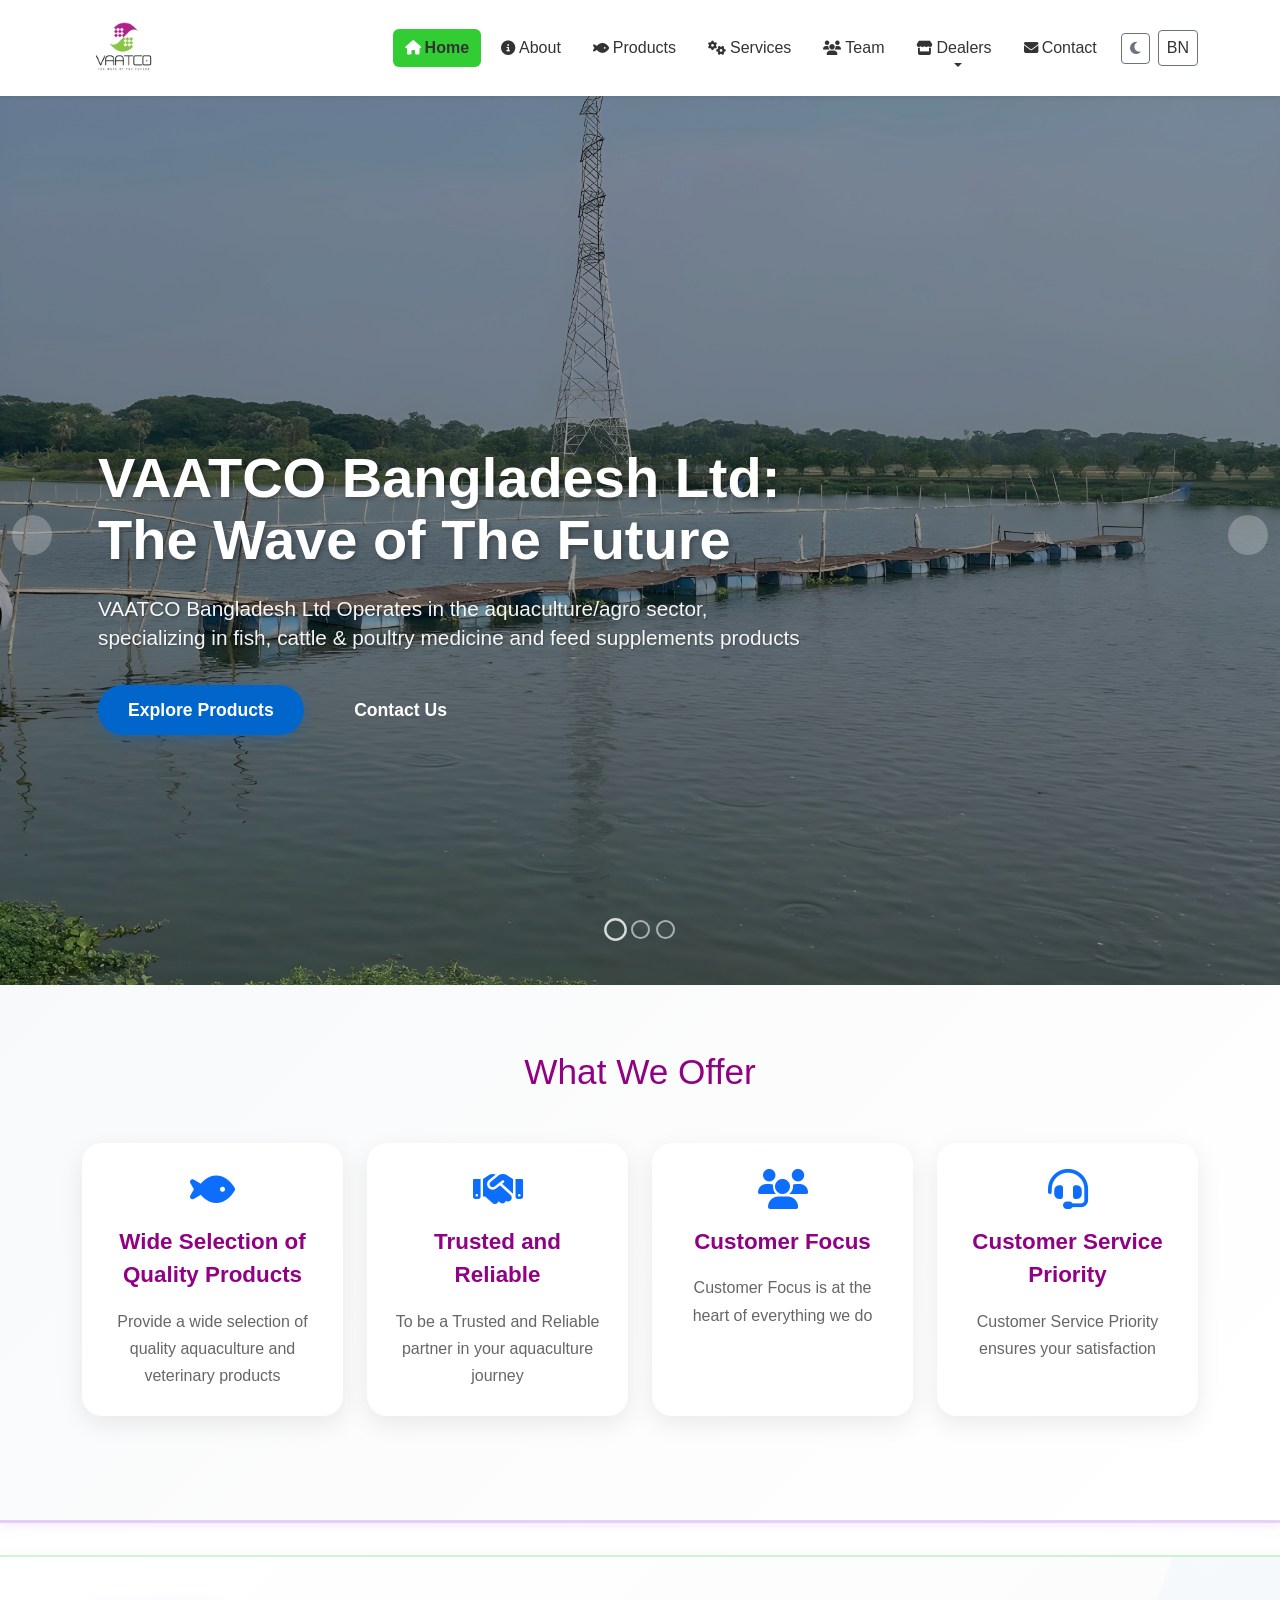
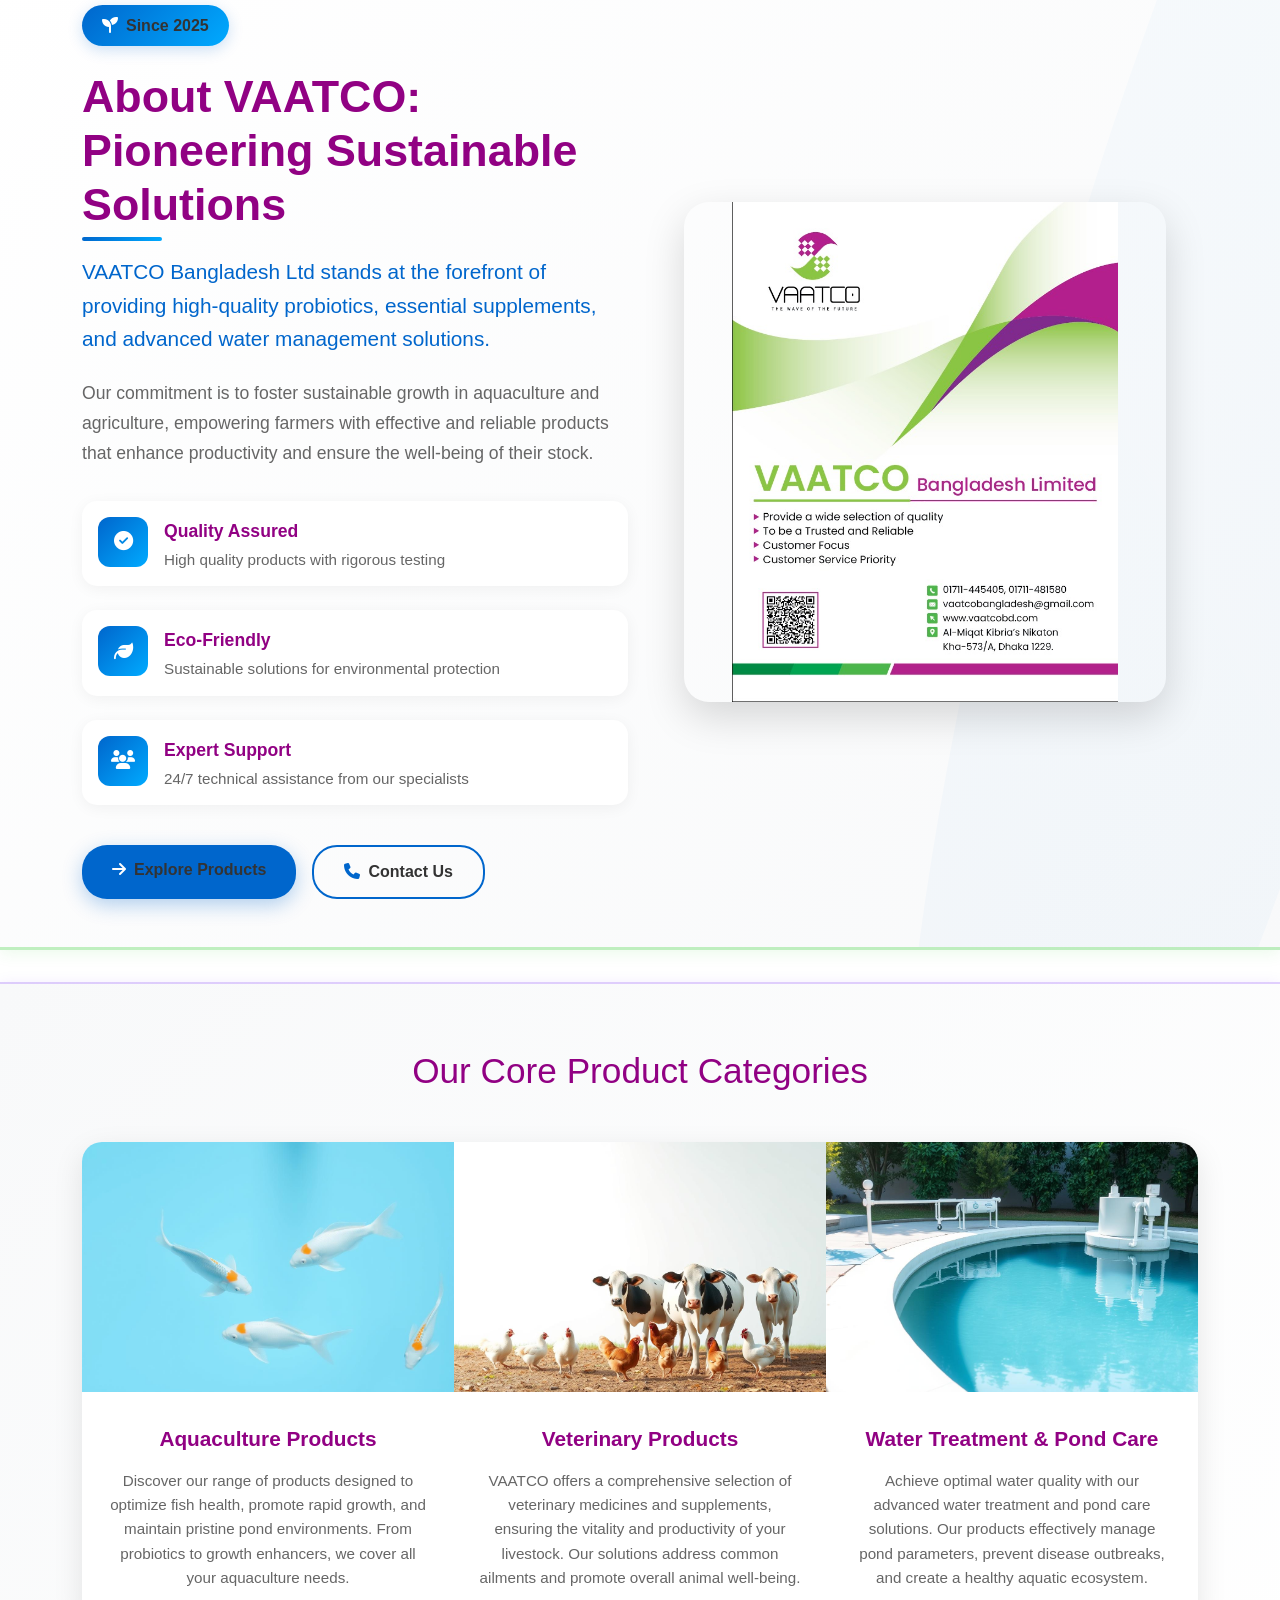
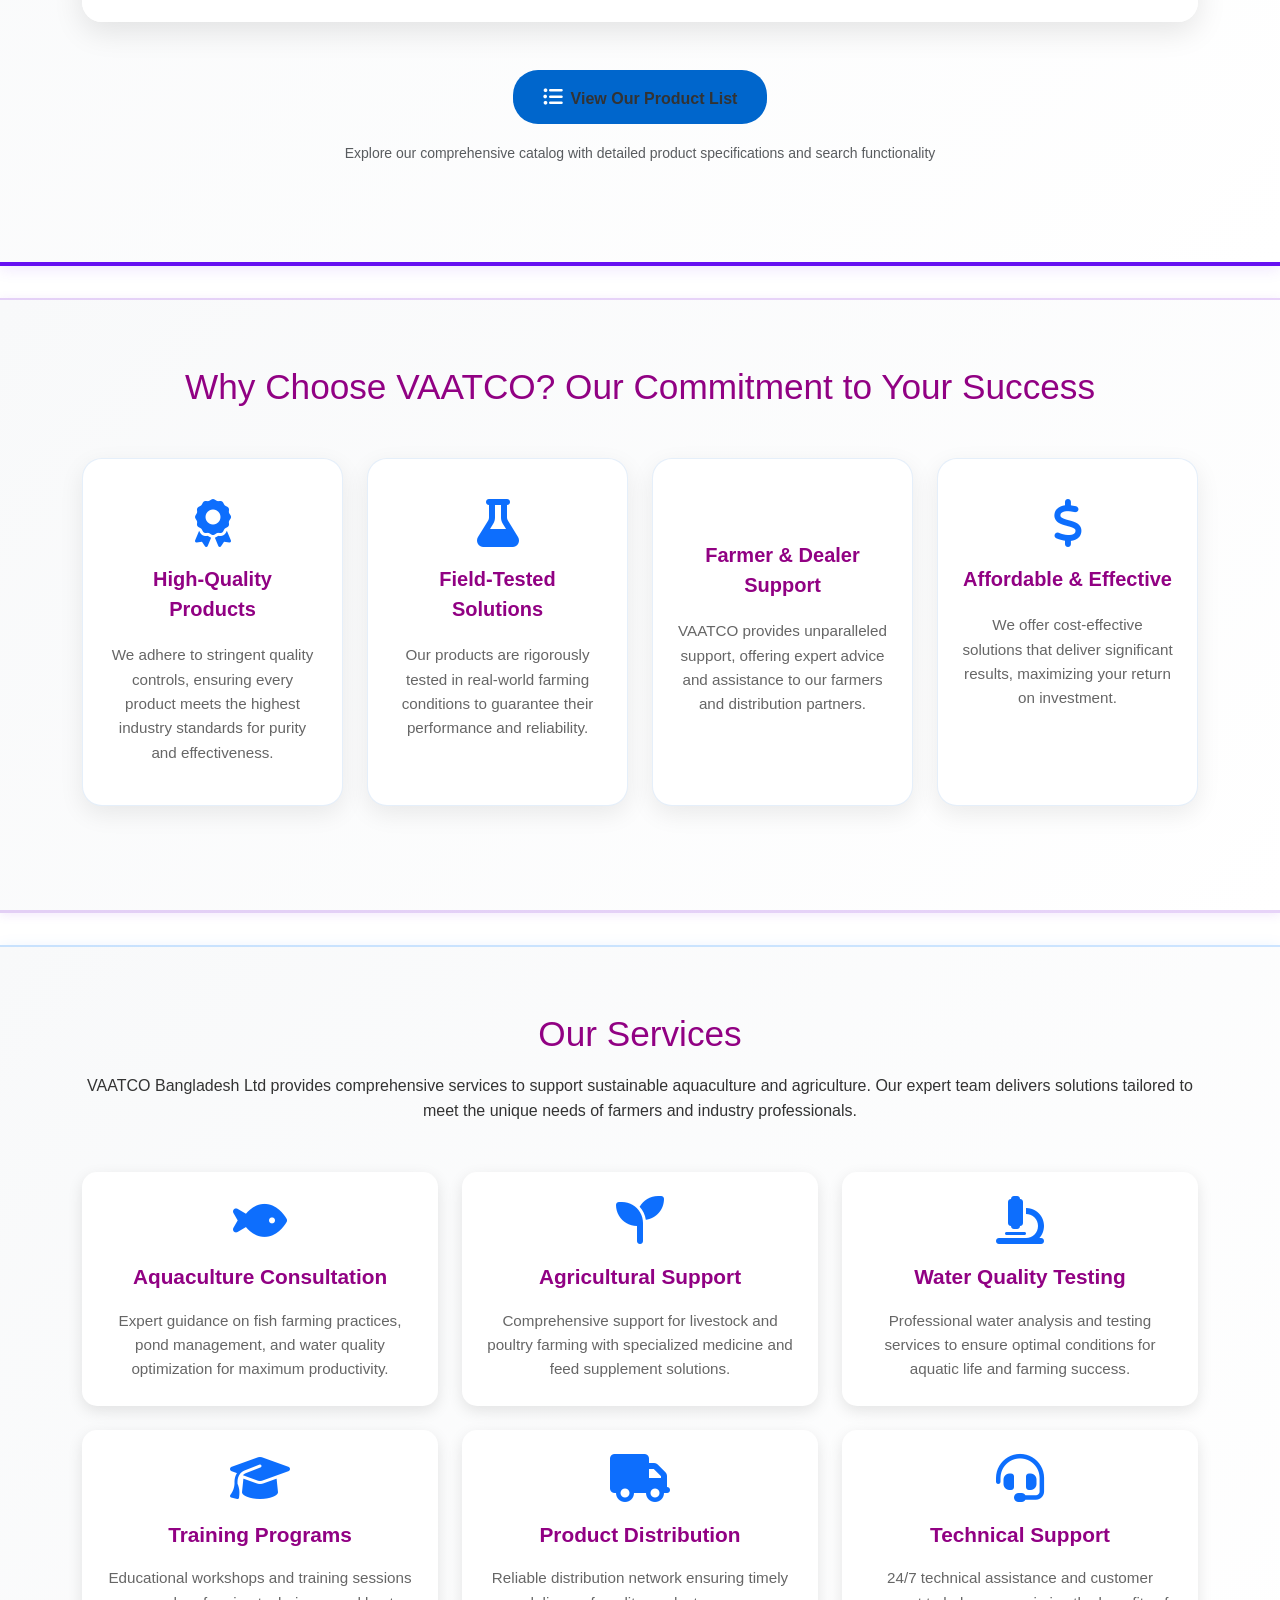
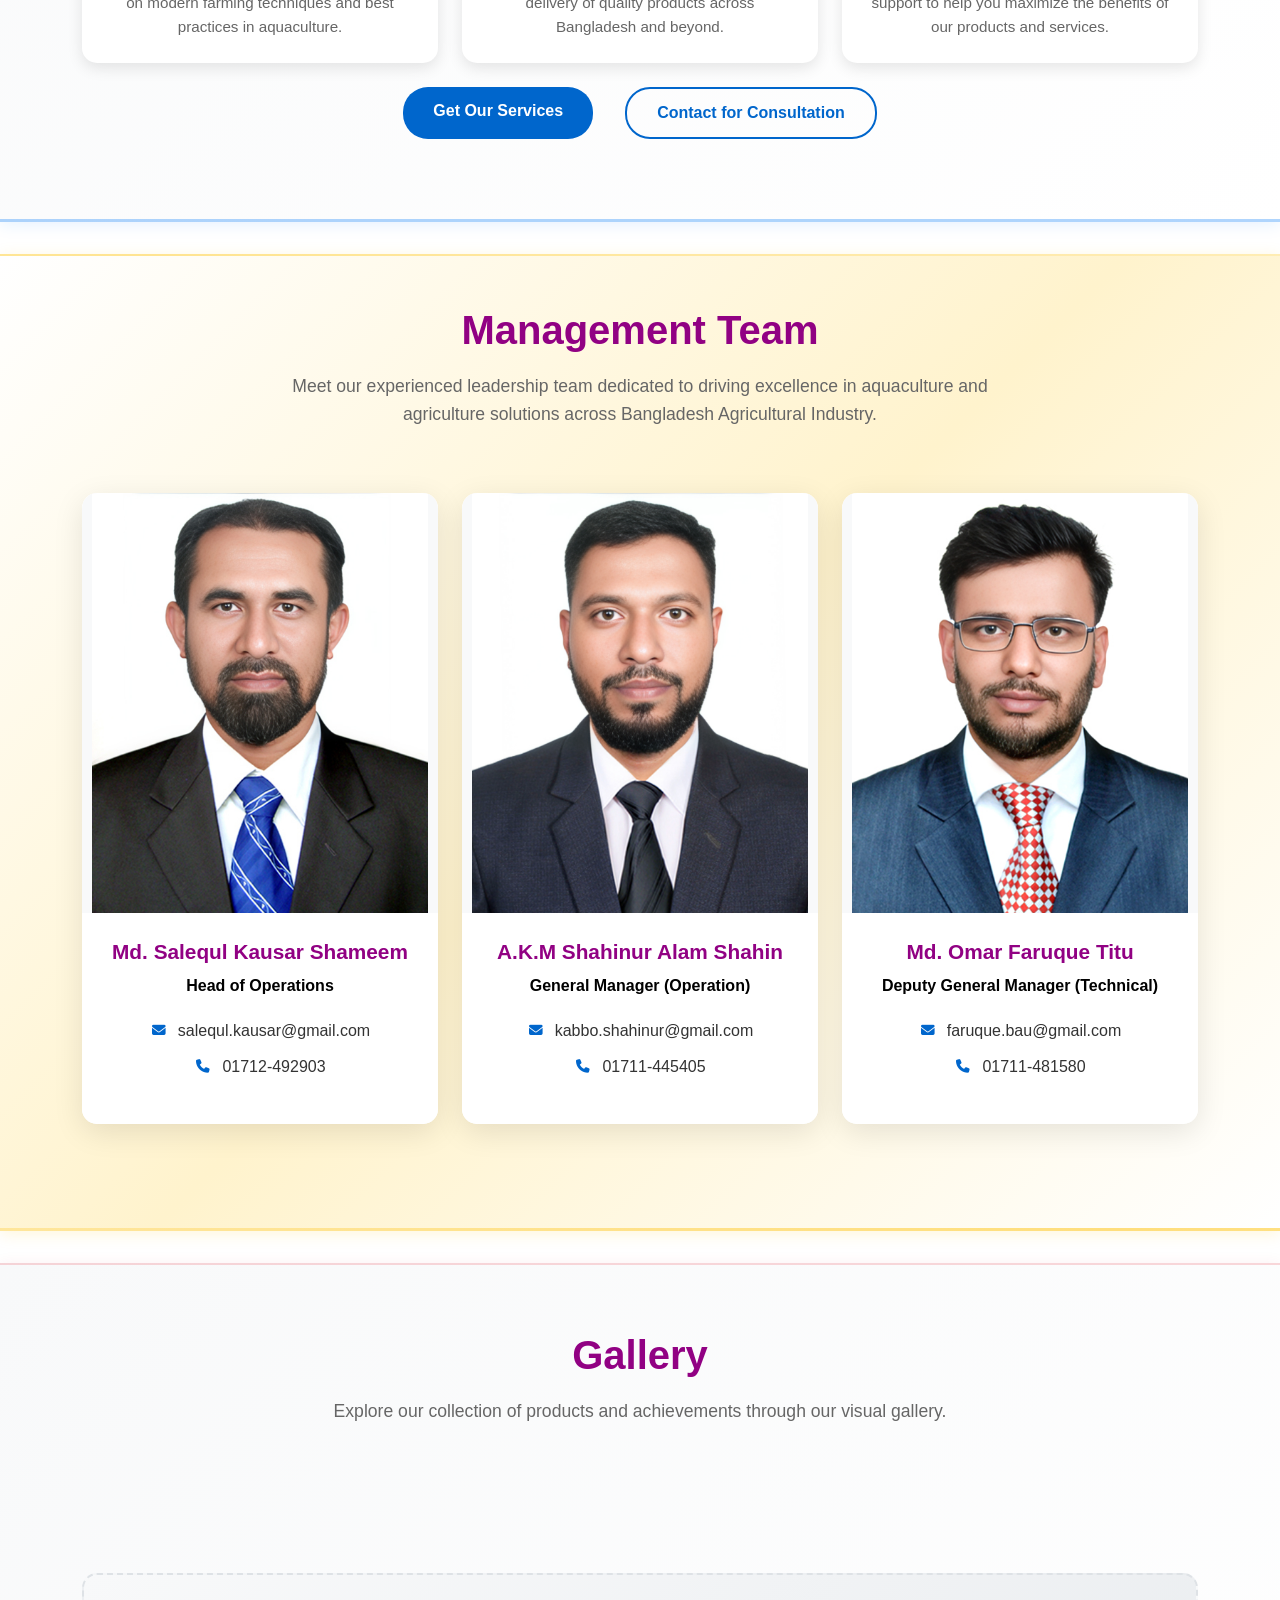
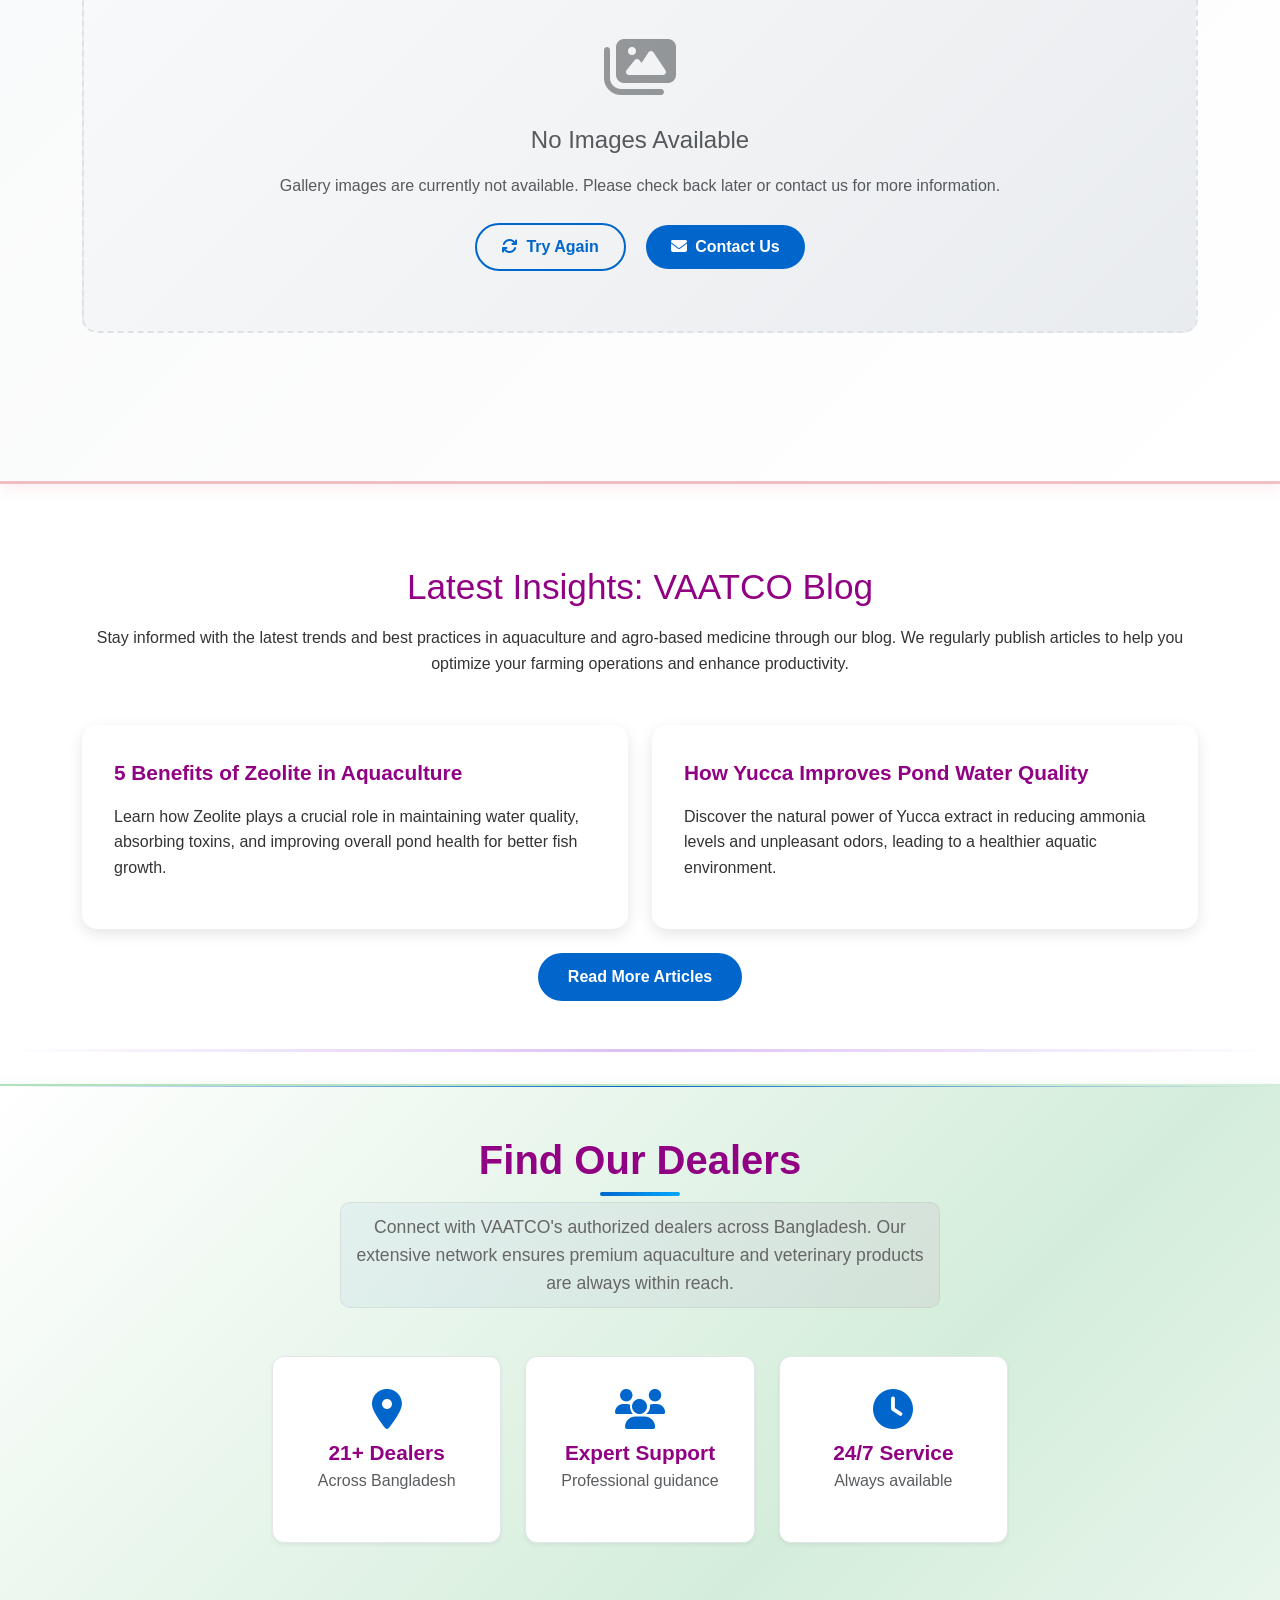
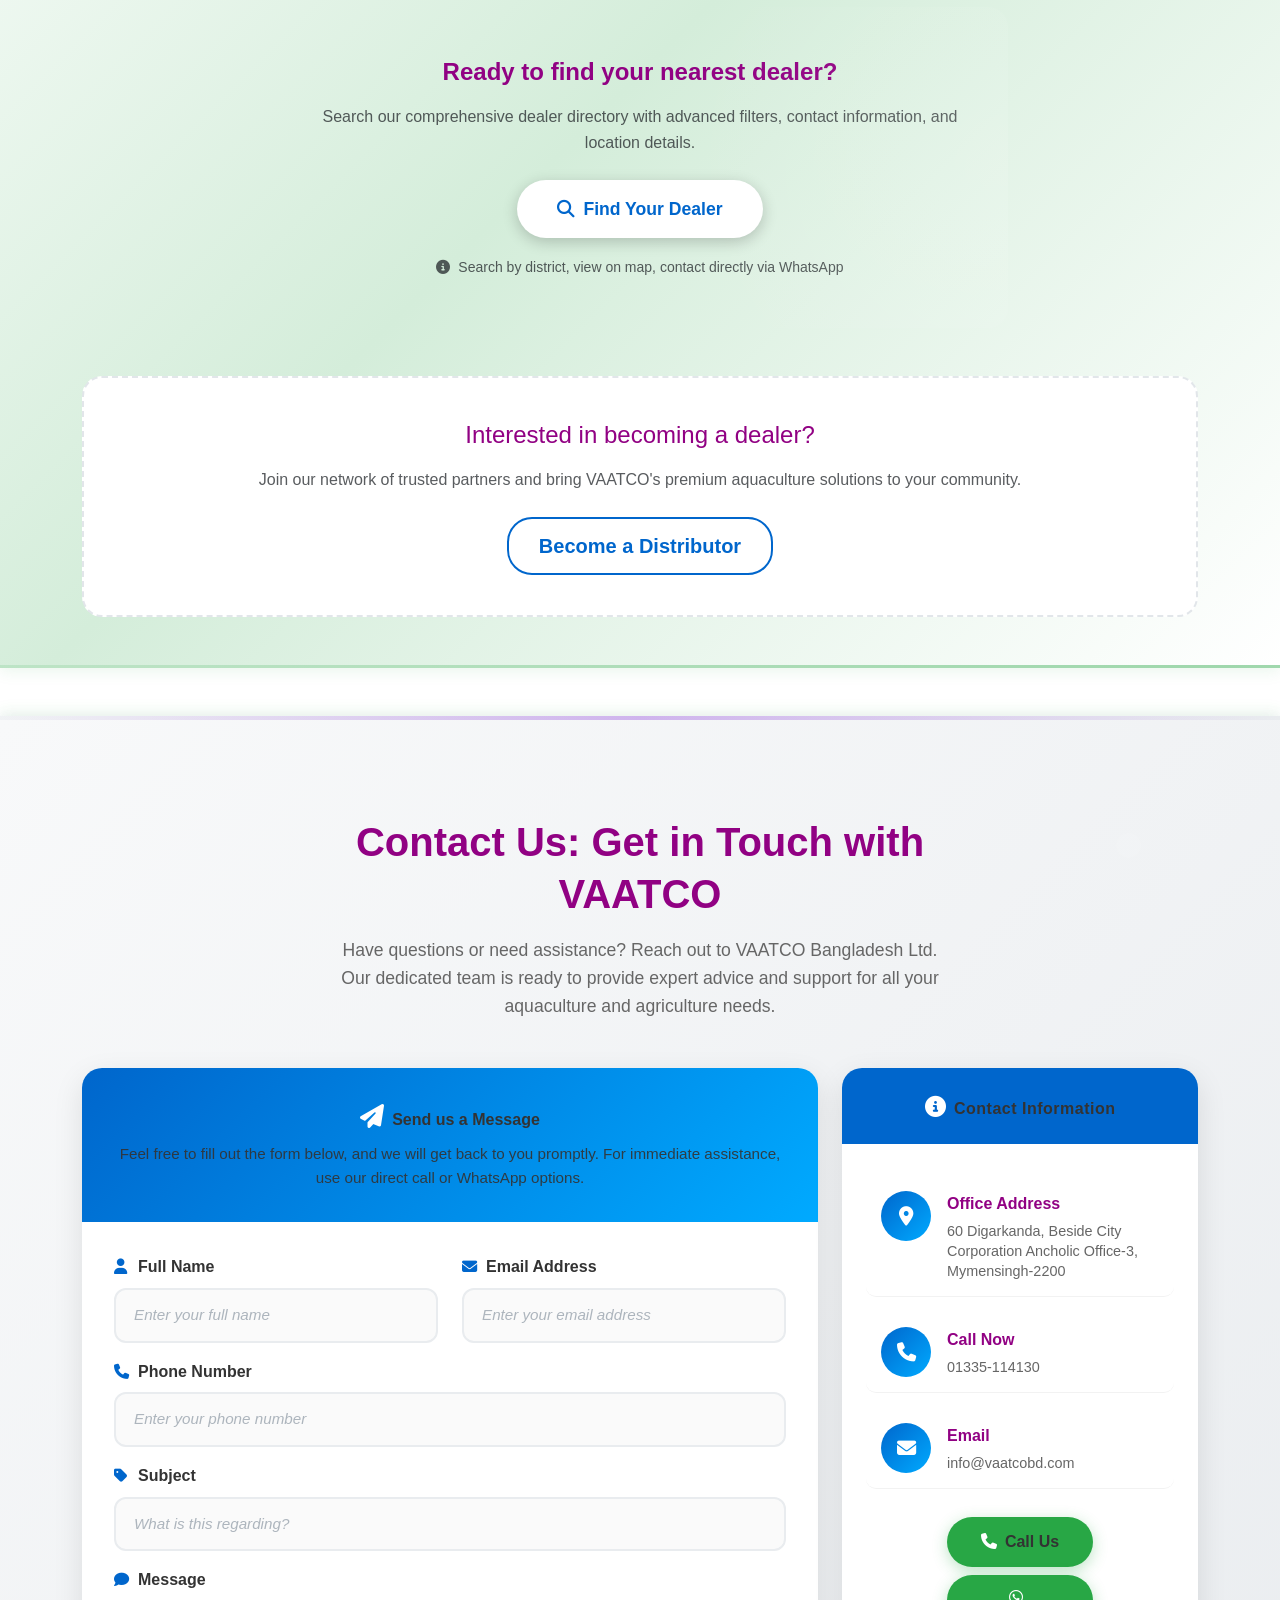
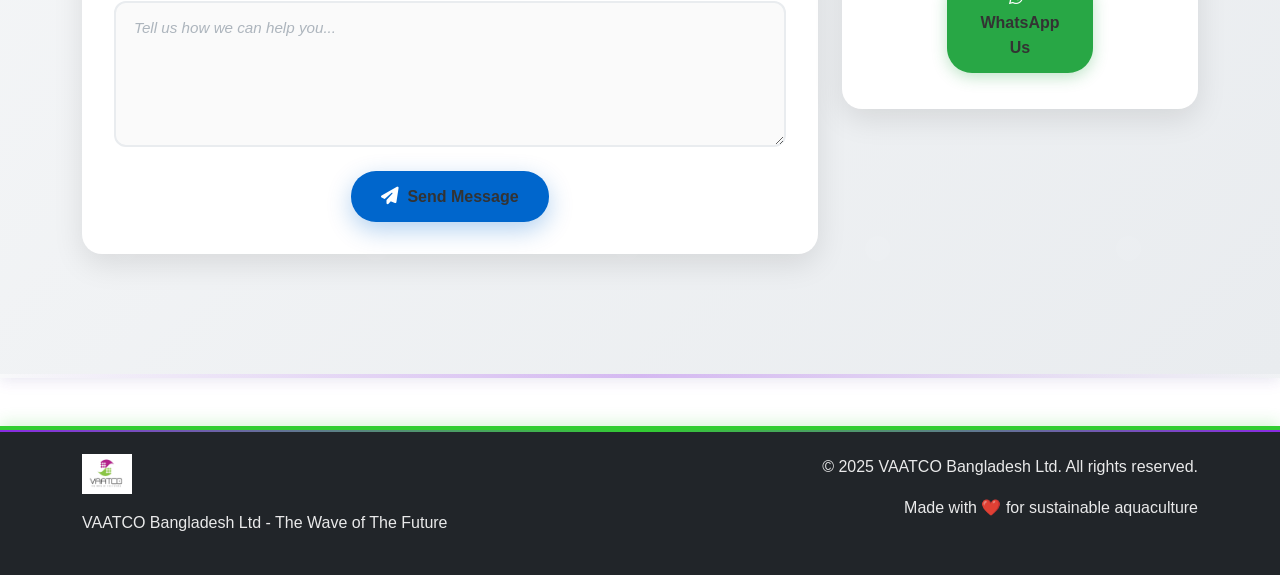
==== index.html @ 567f4c2c "feat(products): add product list page and API integration - Create product-api.js with ProductManage" ====
<!DOCTYPE html>
<html lang="en">
  <head>
    <meta charset="UTF-8" />
    <meta name="viewport" content="width=device-width, initial-scale=1.0" />
    <title>VAATCO Bangladesh Ltd: The Wave of The Future</title>

    <!-- Favicon -->
    <link rel="icon" type="image/jpeg" href="vaatco_logo.jpeg" />
    <link rel="shortcut icon" type="image/jpeg" href="vaatco_logo.jpeg" />
    <link rel="apple-touch-icon" href="vaatco_logo.jpeg" />

    <!-- Bootstrap CSS -->
    <link
      href="https://cdn.jsdelivr.net/npm/bootstrap@5.3.0/dist/css/bootstrap.min.css"
      rel="stylesheet"
    />
    <!-- Font Awesome for Icons -->
    <link
      rel="stylesheet"
      href="https://cdnjs.cloudflare.com/ajax/libs/font-awesome/6.4.0/css/all.min.css"
    />
    <!-- Custom CSS -->
    <link rel="stylesheet" href="style.css" />
  </head>
  <body>
    <!-- Navigation -->
    <nav class="navbar navbar-expand-lg navbar-light shadow-sm fixed-top">
      <div class="container">
        <a class="navbar-brand" href="#home">
          <img src="vaatco_logo.jpeg" alt="VAATCO Logo" height="45" />
        </a>
        <button
          id="themeToggle"
          class="btn btn-outline-secondary btn-sm ms-2 order-lg-2"
          type="button"
          aria-label="Toggle theme"
          title="Toggle light/dark"
        >
          <i class="fas fa-moon"></i>
        </button>
        <button
          id="languageToggle"
          class="btn btn-outline-secondary btn-sm ms-2 order-lg-2"
          type="button"
          aria-label="Toggle language"
          title="Translate English/Bangla"
        >
          <span class="lang-label" data-lang-label>BN</span>
        </button>
        <button
          class="navbar-toggler"
          type="button"
          data-bs-toggle="collapse"
          data-bs-target="#navbarNav"
          aria-controls="navbarNav"
          aria-expanded="false"
          aria-label="Toggle navigation"
        >
          <span class="navbar-toggler-icon"></span>
        </button>
        <div class="collapse navbar-collapse" id="navbarNav">
          <ul class="navbar-nav ms-auto">
            <li class="nav-item">
              <a class="nav-link active" href="#home">
                <i class="fas fa-home me-1"></i
                ><span data-i18n="nav.home">Home</span>
              </a>
            </li>
            <li class="nav-item">
              <a class="nav-link" href="#about">
                <i class="fas fa-info-circle me-1"></i
                ><span data-i18n="nav.about">About</span>
              </a>
            </li>
            <li class="nav-item">
              <a class="nav-link" href="./product-list.html">
                <i class="fas fa-fish me-1"></i
                ><span data-i18n="nav.products">Products</span>
              </a>
            </li>
            <!-- <li class="nav-item dropdown">
              <a
                class="nav-link dropdown-toggle"
                href="#products"
                role="button"
                data-bs-toggle="dropdown"
                aria-expanded="false"
              >
                <i class="fas fa-fish me-1"></i
                ><span data-i18n="nav.products">Products</span>
              </a>
              <ul class="dropdown-menu">
                <li>
                  <a class="dropdown-item" href="#products">
                    <i class="fas fa-eye me-1"></i
                    ><span data-i18n="nav.productsOverview">Overview</span>
                  </a>
                </li>
                <li>
                  <a class="dropdown-item" href="product-list.html">
                    <i class="fas fa-list-ul me-1"></i
                    ><span data-i18n="nav.productList">Product List</span>
                  </a>
                </li>
              </ul>
            </li> -->
            <li class="nav-item">
              <a class="nav-link" href="#services">
                <i class="fas fa-cogs me-1"></i
                ><span data-i18n="nav.services">Services</span>
              </a>
            </li>
            <li class="nav-item">
              <a class="nav-link" href="#management">
                <i class="fas fa-users me-1"></i
                ><span data-i18n="nav.team">Team</span>
              </a>
            </li>
            <li class="nav-item dropdown">
              <a
                class="nav-link dropdown-toggle"
                href="#dealers"
                id="dealersDropdown"
                role="button"
                data-bs-toggle="dropdown"
                aria-expanded="false"
              >
                <i class="fas fa-store me-1"></i
                ><span data-i18n="nav.dealers">Dealers</span>
              </a>
              <ul class="dropdown-menu" aria-labelledby="dealersDropdown">
                <li>
                  <a class="dropdown-item" href="#dealers">
                    <i class="fas fa-eye me-1"></i>
                    <span data-i18n="nav.dealersOverview">Dealer Overview</span>
                  </a>
                </li>
                <li>
                  <a class="dropdown-item" href="dealers.html">
                    <i class="fas fa-list-ul me-1"></i>
                    <span data-i18n="nav.dealersList">Dealer List</span>
                  </a>
                </li>
              </ul>
            </li>
            <li class="nav-item">
              <a class="nav-link" href="#contact">
                <i class="fas fa-envelope me-1"></i
                ><span data-i18n="nav.contact">Contact</span>
              </a>
            </li>
          </ul>
        </div>
      </div>
    </nav>

    <!-- Hero Section -->
    <section id="home" class="hero-section">
      <!-- Hero Carousel -->
      <div
        id="heroCarousel"
        class="carousel slide carousel-fade"
        data-bs-ride="carousel"
        data-bs-interval="5000"
        data-bs-pause="hover"
      >
        <div class="carousel-indicators">
          <button
            type="button"
            data-bs-target="#heroCarousel"
            data-bs-slide-to="0"
            class="active"
            aria-current="true"
            aria-label="Slide 1"
          ></button>
          <button
            type="button"
            data-bs-target="#heroCarousel"
            data-bs-slide-to="1"
            aria-label="Slide 2"
          ></button>
          <button
            type="button"
            data-bs-target="#heroCarousel"
            data-bs-slide-to="2"
            aria-label="Slide 3"
          ></button>
        </div>

        <div class="carousel-inner">
          <!-- Slide 1 -->
          <div class="carousel-item active">
            <div
              class="hero-slide"
              style="background-image: url('slider.webp')"
            >
              <div class="hero-overlay">
                <div class="container">
                  <div class="row align-items-center min-vh-100">
                    <div class="col-lg-8 col-md-10 col-sm-12">
                      <h1 class="hero-title" data-i18n="hero.title1">
                        VAATCO Bangladesh Ltd: The Wave of The Future
                      </h1>
                      <p class="hero-subtitle" data-i18n="hero.subtitle1">
                        VAATCO Bangladesh Ltd Operates in the aquaculture/agro
                        sector, specializing in fish, cattle & poultry medicine
                        and feed supplements products
                      </p>
                      <div class="hero-buttons">
                        <a
                          href="#products"
                          class="btn btn-primary btn-lg me-md-3"
                          data-i18n="actions.exploreProducts"
                          >Explore Products</a
                        >
                        <a
                          href="#contact"
                          class="btn btn-outline-light btn-lg"
                          data-i18n="actions.contactUs"
                          >Contact Us</a
                        >
                      </div>
                    </div>
                  </div>
                </div>
              </div>
            </div>
          </div>

          <!-- Slide 2 -->
          <div class="carousel-item">
            <div class="hero-slide" style="background-image: url('f2.jpeg')">
              <div class="hero-overlay">
                <div class="container">
                  <div class="row align-items-center min-vh-100">
                    <div class="col-lg-8 col-md-10 col-sm-12">
                      <h1 class="hero-title" data-i18n="hero.title2">
                        Sustainable Aquaculture Solutions
                      </h1>
                      <p class="hero-subtitle" data-i18n="hero.subtitle2">
                        Empowering farmers with high-quality probiotics,
                        essential supplements, and advanced water management
                        solutions for sustainable growth
                      </p>
                      <div class="hero-buttons">
                        <a
                          href="#about"
                          class="btn btn-primary btn-lg me-md-3"
                          data-i18n="actions.learnMore"
                          >Learn More</a
                        >
                        <a
                          href="#dealers"
                          class="btn btn-outline-light btn-lg"
                          data-i18n="actions.findDealers"
                          >Find Dealers</a
                        >
                      </div>
                    </div>
                  </div>
                </div>
              </div>
            </div>
          </div>

          <!-- Slide 3 -->
          <div class="carousel-item">
            <div
              class="hero-slide"
              style="background-image: url('cute-fish-underwater.jpg')"
            >
              <div class="hero-overlay">
                <div class="container">
                  <div class="row align-items-center min-vh-100">
                    <div class="col-lg-8 col-md-10 col-sm-12">
                      <h1 class="hero-title" data-i18n="hero.title3">
                        Excellence in Fish Health & Water Quality
                      </h1>
                      <p class="hero-subtitle" data-i18n="hero.subtitle3">
                        Discover our comprehensive range of aquaculture products
                        designed to optimize fish health and maintain pristine
                        pond environments
                      </p>
                      <div class="hero-buttons">
                        <a
                          href="#products"
                          class="btn btn-primary btn-lg me-md-3"
                          data-i18n="actions.viewProducts"
                          >View Products</a
                        >
                        <a
                          href="#gallery"
                          class="btn btn-outline-light btn-lg"
                          data-i18n="actions.viewGallery"
                          >View Gallery</a
                        >
                      </div>
                    </div>
                  </div>
                </div>
              </div>
            </div>
          </div>
        </div>

        <!-- Carousel Controls -->
        <button
          class="carousel-control-prev"
          type="button"
          data-bs-target="#heroCarousel"
          data-bs-slide="prev"
          aria-label="Previous slide"
        >
          <span class="carousel-control-prev-icon" aria-hidden="true"></span>
          <span class="visually-hidden">Previous</span>
        </button>
        <button
          class="carousel-control-next"
          type="button"
          data-bs-target="#heroCarousel"
          data-bs-slide="next"
          aria-label="Next slide"
        >
          <span class="carousel-control-next-icon" aria-hidden="true"></span>
          <span class="visually-hidden">Next</span>
        </button>
      </div>
    </section>

    <!-- What We Offer Section -->
    <section class="py-5 bg-light">
      <div class="container">
        <h2 class="text-center mb-5" data-i18n="sections.offer">
          What We Offer
        </h2>
        <div class="row">
          <div class="col-md-3 col-sm-6 mb-4">
            <div class="offer-card text-center p-4">
              <i class="fas fa-fish fa-3x text-primary mb-3"></i>
              <h5 data-i18n="offer.wideSelection.title">
                Wide Selection of Quality Products
              </h5>
              <p data-i18n="offer.wideSelection.text">
                Provide a wide selection of quality aquaculture and veterinary
                products
              </p>
            </div>
          </div>
          <div class="col-md-3 col-sm-6 mb-4">
            <div class="offer-card text-center p-4">
              <i class="fas fa-handshake fa-3x text-primary mb-3"></i>
              <h5 data-i18n="offer.trusted.title">Trusted and Reliable</h5>
              <p data-i18n="offer.trusted.text">
                To be a Trusted and Reliable partner in your aquaculture journey
              </p>
            </div>
          </div>
          <div class="col-md-3 col-sm-6 mb-4">
            <div class="offer-card text-center p-4">
              <i class="fas fa-users fa-3x text-primary mb-3"></i>
              <h5 data-i18n="offer.focus.title">Customer Focus</h5>
              <p data-i18n="offer.focus.text">
                Customer Focus is at the heart of everything we do
              </p>
            </div>
          </div>
          <div class="col-md-3 col-sm-6 mb-4">
            <div class="offer-card text-center p-4">
              <i class="fas fa-headset fa-3x text-primary mb-3"></i>
              <h5 data-i18n="offer.service.title">Customer Service Priority</h5>
              <p data-i18n="offer.service.text">
                Customer Service Priority ensures your satisfaction
              </p>
            </div>
          </div>
        </div>
      </div>
    </section>

    <!-- About Section -->
    <section id="about" class="py-5 about-section">
      <div class="container">
        <div class="row align-items-center">
          <div class="col-lg-6 mb-4 mb-lg-0">
            <div class="about-content">
              <div class="about-badge">
                <i class="fas fa-seedling"></i>
                <span data-i18n="about.since">Since 2025</span>
              </div>
              <h2 class="about-title mb-4" data-i18n="about.title">
                About VAATCO: Pioneering Sustainable Solutions
              </h2>
              <p class="about-lead" data-i18n="about.lead">
                VAATCO Bangladesh Ltd stands at the forefront of providing
                high-quality probiotics, essential supplements, and advanced
                water management solutions.
              </p>
              <p class="about-description" data-i18n="about.description">
                Our commitment is to foster sustainable growth in aquaculture
                and agriculture, empowering farmers with effective and reliable
                products that enhance productivity and ensure the well-being of
                their stock.
              </p>

              <div class="about-features">
                <div class="about-feature">
                  <div class="feature-icon-small">
                    <i class="fas fa-check-circle"></i>
                  </div>
                  <div class="feature-text">
                    <strong data-i18n="about.features.quality.title"
                      >Quality Assured</strong
                    >
                    <p data-i18n="about.features.quality.text">
                      High quality products with rigorous testing
                    </p>
                  </div>
                </div>
                <div class="about-feature">
                  <div class="feature-icon-small">
                    <i class="fas fa-leaf"></i>
                  </div>
                  <div class="feature-text">
                    <strong data-i18n="about.features.eco.title"
                      >Eco-Friendly</strong
                    >
                    <p data-i18n="about.features.eco.text">
                      Sustainable solutions for environmental protection
                    </p>
                  </div>
                </div>
                <div class="about-feature">
                  <div class="feature-icon-small">
                    <i class="fas fa-users"></i>
                  </div>
                  <div class="feature-text">
                    <strong data-i18n="about.features.support.title"
                      >Expert Support</strong
                    >
                    <p data-i18n="about.features.support.text">
                      24/7 technical assistance from our specialists
                    </p>
                  </div>
                </div>
              </div>

              <div class="about-buttons">
                <a href="#products" class="btn btn-primary about-btn-primary"
                  ><i class="fas fa-arrow-right me-2"></i
                  ><span data-i18n="actions.exploreProducts"
                    >Explore Products</span
                  >
                </a>
                <a
                  href="#contact"
                  class="btn btn-outline-primary about-btn-outline"
                  ><i class="fas fa-phone me-2"></i
                  ><span data-i18n="actions.contactUs">Contact Us</span>
                </a>
              </div>
            </div>
          </div>
          <div class="col-lg-6">
            <div class="about-image-container">
              <div class="about-image-wrapper">
                <img
                  src="vaatco_info.jpeg"
                  alt="VAATCO Info"
                  class="about-image"
                />
                <div class="about-image-overlay">
                  <div class="about-stats">
                    <div class="stat-item">
                      <div class="stat-number">500+</div>
                      <div class="stat-label">Happy Farmers</div>
                    </div>
                    <div class="stat-item">
                      <div class="stat-number">30+</div>
                      <div class="stat-label">Products</div>
                    </div>
                    <div class="stat-item">
                      <div class="stat-number">15+</div>
                      <div class="stat-label">Years Experience</div>
                    </div>
                  </div>
                </div>
              </div>
              <div class="about-decoration">
                <div class="decoration-circle decoration-1"></div>
                <div class="decoration-circle decoration-2"></div>
                <div class="decoration-dots"></div>
              </div>
            </div>
          </div>
        </div>
      </div>
    </section>

    <!-- Products Section -->
    <section id="products" class="py-5 bg-light">
      <div class="container">
        <h2 class="text-center mb-5" data-i18n="products.sectionTitle">
          Our Core Product Categories
        </h2>

        <!-- Single unified card containing all three products -->
        <div class="row justify-content-center">
          <div class="col-12">
            <div class="products-container">
              <div class="row g-0">
                <div class="col-lg-4">
                  <div class="product-item">
                    <div class="product-image">
                      <img
                        src="f3.jpg"
                        alt="Aquaculture Products"
                        class="img-fluid"
                      />
                      <div class="product-overlay">
                        <i class="fas fa-fish fa-4x text-white"></i>
                      </div>
                    </div>
                    <div class="product-content">
                      <h4 data-i18n="products.cat1.title">
                        Aquaculture Products
                      </h4>
                      <p data-i18n="products.cat1.text">
                        Discover our range of products designed to optimize fish
                        health, promote rapid growth, and maintain pristine pond
                        environments. From probiotics to growth enhancers, we
                        cover all your aquaculture needs.
                      </p>
                    </div>
                  </div>
                </div>
                <div class="col-lg-4">
                  <div class="product-item">
                    <div class="product-image">
                      <img
                        src="f4.jpg"
                        alt="Veterinary Products"
                        class="img-fluid"
                      />
                      <div class="product-overlay">
                        <i class="fas fa-syringe fa-4x text-white"></i>
                      </div>
                    </div>
                    <div class="product-content">
                      <h4 data-i18n="products.cat2.title">
                        Veterinary Products
                      </h4>
                      <p data-i18n="products.cat2.text">
                        VAATCO offers a comprehensive selection of veterinary
                        medicines and supplements, ensuring the vitality and
                        productivity of your livestock. Our solutions address
                        common ailments and promote overall animal well-being.
                      </p>
                    </div>
                  </div>
                </div>
                <div class="col-lg-4">
                  <div class="product-item">
                    <div class="product-image">
                      <img
                        src="f5.jpg"
                        alt="Water Treatment & Pond Care"
                        class="img-fluid"
                      />
                      <div class="product-overlay">
                        <i class="fas fa-tint fa-4x text-white"></i>
                      </div>
                    </div>
                    <div class="product-content">
                      <h4 data-i18n="products.cat3.title">
                        Water Treatment & Pond Care
                      </h4>
                      <p data-i18n="products.cat3.text">
                        Achieve optimal water quality with our advanced water
                        treatment and pond care solutions. Our products
                        effectively manage pond parameters, prevent disease
                        outbreaks, and create a healthy aquatic ecosystem.
                      </p>
                    </div>
                  </div>
                </div>
              </div>
            </div>
          </div>
        </div>

        <!-- Complete Product List Button -->
        <div class="text-center mt-5">
          <a
            href="product-list.html"
            class="btn btn-primary btn-lg btn-product-list"
            data-action="product-list"
            ><i class="fas fa-list-ul me-2"></i
            ><span data-i18n="products.viewListBtn">View Our Product List</span>
          </a>
          <p class="mt-3 text-muted">
            <small data-i18n="products.viewListNote"
              >Explore our comprehensive catalog with detailed product
              specifications and search functionality</small
            >
          </p>
        </div>
      </div>
    </section>

    <!-- Why Choose VAATCO Section -->
    <section class="py-5 bg-light why-choose-section">
      <div class="container">
        <h2 class="text-center mb-5" data-i18n="why.title">
          Why Choose VAATCO? Our Commitment to Your Success
        </h2>
        <div class="row">
          <div class="col-lg-3 col-md-6 mb-4">
            <div class="feature-card text-center">
              <div class="feature-icon mb-3">
                <i class="fas fa-award fa-3x text-primary"></i>
              </div>
              <h5 data-i18n="why.card1.title">High-Quality Products</h5>
              <p data-i18n="why.card1.text">
                We adhere to stringent quality controls, ensuring every product
                meets the highest industry standards for purity and
                effectiveness.
              </p>
            </div>
          </div>
          <div class="col-lg-3 col-md-6 mb-4">
            <div class="feature-card text-center">
              <div class="feature-icon mb-3">
                <i class="fas fa-flask fa-3x text-primary"></i>
              </div>
              <h5 data-i18n="why.card2.title">Field-Tested Solutions</h5>
              <p data-i18n="why.card2.text">
                Our products are rigorously tested in real-world farming
                conditions to guarantee their performance and reliability.
              </p>
            </div>
          </div>
          <div class="col-lg-3 col-md-6 mb-4">
            <div class="feature-card text-center">
              <div class="feature-icon mb-3">
                <i class="fas fa-support fa-3x text-primary"></i>
              </div>
              <h5 data-i18n="why.card3.title">Farmer & Dealer Support</h5>
              <p data-i18n="why.card3.text">
                VAATCO provides unparalleled support, offering expert advice and
                assistance to our farmers and distribution partners.
              </p>
            </div>
          </div>
          <div class="col-lg-3 col-md-6 mb-4">
            <div class="feature-card text-center">
              <div class="feature-icon mb-3">
                <i class="fas fa-dollar-sign fa-3x text-primary"></i>
              </div>
              <h5 data-i18n="why.card4.title">Affordable & Effective</h5>
              <p data-i18n="why.card4.text">
                We offer cost-effective solutions that deliver significant
                results, maximizing your return on investment.
              </p>
            </div>
          </div>
        </div>
      </div>
    </section>

    <!-- Services Section -->
    <section id="services" class="py-5 bg-light">
      <div class="container">
        <h2 class="text-center mb-3" data-i18n="services.title">
          Our Services
        </h2>
        <p class="text-center mb-5" data-i18n="services.lead">
          VAATCO Bangladesh Ltd provides comprehensive services to support
          sustainable aquaculture and agriculture. Our expert team delivers
          solutions tailored to meet the unique needs of farmers and industry
          professionals.
        </p>

        <div class="row">
          <div class="col-lg-4 col-md-6 mb-4">
            <div class="service-card h-100">
              <div class="card-body text-center p-4">
                <div class="service-icon mb-3">
                  <i class="fas fa-fish fa-3x text-primary"></i>
                </div>
                <h5 class="card-title" data-i18n="services.card1.title">
                  Aquaculture Consultation
                </h5>
                <p class="card-text" data-i18n="services.card1.text">
                  Expert guidance on fish farming practices, pond management,
                  and water quality optimization for maximum productivity.
                </p>
              </div>
            </div>
          </div>
          <div class="col-lg-4 col-md-6 mb-4">
            <div class="service-card h-100">
              <div class="card-body text-center p-4">
                <div class="service-icon mb-3">
                  <i class="fas fa-seedling fa-3x text-primary"></i>
                </div>
                <h5 class="card-title" data-i18n="services.card2.title">
                  Agricultural Support
                </h5>
                <p class="card-text" data-i18n="services.card2.text">
                  Comprehensive support for livestock and poultry farming with
                  specialized medicine and feed supplement solutions.
                </p>
              </div>
            </div>
          </div>
          <div class="col-lg-4 col-md-6 mb-4">
            <div class="service-card h-100">
              <div class="card-body text-center p-4">
                <div class="service-icon mb-3">
                  <i class="fas fa-microscope fa-3x text-primary"></i>
                </div>
                <h5 class="card-title" data-i18n="services.card3.title">
                  Water Quality Testing
                </h5>
                <p class="card-text" data-i18n="services.card3.text">
                  Professional water analysis and testing services to ensure
                  optimal conditions for aquatic life and farming success.
                </p>
              </div>
            </div>
          </div>
          <div class="col-lg-4 col-md-6 mb-4">
            <div class="service-card h-100">
              <div class="card-body text-center p-4">
                <div class="service-icon mb-3">
                  <i class="fas fa-graduation-cap fa-3x text-primary"></i>
                </div>
                <h5 class="card-title" data-i18n="services.card4.title">
                  Training Programs
                </h5>
                <p class="card-text" data-i18n="services.card4.text">
                  Educational workshops and training sessions on modern farming
                  techniques and best practices in aquaculture.
                </p>
              </div>
            </div>
          </div>
          <div class="col-lg-4 col-md-6 mb-4">
            <div class="service-card h-100">
              <div class="card-body text-center p-4">
                <div class="service-icon mb-3">
                  <i class="fas fa-truck fa-3x text-primary"></i>
                </div>
                <h5 class="card-title" data-i18n="services.card5.title">
                  Product Distribution
                </h5>
                <p class="card-text" data-i18n="services.card5.text">
                  Reliable distribution network ensuring timely delivery of
                  quality products across Bangladesh and beyond.
                </p>
              </div>
            </div>
          </div>
          <div class="col-lg-4 col-md-6 mb-4">
            <div class="service-card h-100">
              <div class="card-body text-center p-4">
                <div class="service-icon mb-3">
                  <i class="fas fa-headset fa-3x text-primary"></i>
                </div>
                <h5 class="card-title" data-i18n="services.card6.title">
                  Technical Support
                </h5>
                <p class="card-text" data-i18n="services.card6.text">
                  24/7 technical assistance and customer support to help you
                  maximize the benefits of our products and services.
                </p>
              </div>
            </div>
          </div>
        </div>

        <div class="service-buttons text-center">
          <a
            href="#contact"
            class="btn btn-primary me-3"
            data-i18n="services.getBtn"
            >Get Our Services</a
          >
          <a
            href="#contact"
            class="btn btn-outline-primary"
            data-i18n="services.contactBtn"
            >Contact for Consultation</a
          >
        </div>
      </div>
    </section>

    <!-- Management Team Section -->
    <section id="management" class="py-5">
      <div class="container">
        <div class="row justify-content-center mb-5">
          <div class="col-lg-8 text-center">
            <h2 class="management-title mb-3" data-i18n="management.title">
              Management Team
            </h2>
            <p class="management-subtitle" data-i18n="management.subtitle">
              Meet our experienced leadership team dedicated to driving
              excellence in aquaculture and agriculture solutions across
              Bangladesh Agricultural Industry.
            </p>
          </div>
        </div>

        <div class="row justify-content-center">
          <!-- Md. Salequl Kausar Shameem -->
          <div class="col-lg-4 col-md-6 mb-4">
            <div class="management-card">
              <div class="management-image">
                <img
                  src="profileImage/shamimbhai.jpg"
                  alt="Md. Salequl Kausar Shameem"
                  class="img-fluid"
                />
              </div>
              <div class="management-content">
                <h5 class="management-name">Md. Salequl Kausar Shameem</h5>
                <p class="management-designation">
                  <strong data-i18n="management.headOps"
                    >Head of Operations</strong
                  >
                </p>
                <div class="management-info">
                  <div class="info-item">
                    <i class="fas fa-envelope"></i>
                    <span>salequl.kausar@gmail.com</span>
                  </div>
                  <div class="info-item">
                    <i class="fas fa-phone"></i>
                    <span>01712-492903</span>
                  </div>
                </div>
              </div>
            </div>
          </div>

          <!-- A.K.M Shahinur Alam Shahin -->
          <div class="col-lg-4 col-md-6 mb-4">
            <div class="management-card">
              <div class="management-image">
                <img
                  src="profileImage/sahinbhai.jpg"
                  alt="A.K.M Shahinur Alam Shahin"
                  class="img-fluid"
                />
              </div>
              <div class="management-content">
                <h5 class="management-name">A.K.M Shahinur Alam Shahin</h5>
                <p class="management-designation">
                  <strong data-i18n="management.gmOps"
                    >General Manager (Operation)</strong
                  >
                </p>
                <div class="management-info">
                  <div class="info-item">
                    <i class="fas fa-envelope"></i>
                    <span>kabbo.shahinur@gmail.com</span>
                  </div>
                  <div class="info-item">
                    <i class="fas fa-phone"></i>
                    <span>01711-445405</span>
                  </div>
                </div>
              </div>
            </div>
          </div>

          <!-- Md. Omar Faruque Titu -->
          <div class="col-lg-4 col-md-6 mb-4">
            <div class="management-card">
              <div class="management-image">
                <img
                  src="profileImage/titubhai.jpg"
                  alt="Md. Omar Faruque Titu"
                  class="img-fluid"
                />
              </div>
              <div class="management-content">
                <h5 class="management-name">Md. Omar Faruque Titu</h5>
                <p class="management-designation">
                  <strong data-i18n="management.dgmTech"
                    >Deputy General Manager (Technical)</strong
                  >
                </p>
                <div class="management-info">
                  <div class="info-item">
                    <i class="fas fa-envelope"></i>
                    <span>faruque.bau@gmail.com</span>
                  </div>
                  <div class="info-item">
                    <i class="fas fa-phone"></i>
                    <span>01711-481580</span>
                  </div>
                </div>
              </div>
            </div>
          </div>
        </div>
      </div>
    </section>

    <!-- Gallery Section -->
    <section id="gallery" class="py-5 bg-light">
      <div class="container">
        <!-- Title Row (this will be preserved) -->
        <div class="row justify-content-center mb-5">
          <div class="col-lg-8 text-center">
            <h2 class="gallery-title mb-3" data-i18n="gallery.title">
              Gallery
            </h2>
            <p class="gallery-subtitle" data-i18n="gallery.subtitle">
              Explore our collection of products and achievements through our
              visual gallery.
            </p>
          </div>
        </div>

        <!-- Images Row (this will be dynamically updated) -->
        <div class="row gallery-images-row">
          <!-- Dynamic gallery content will be inserted here -->
          <!-- The script will replace only this row's content -->
        </div>
      </div>
    </section>
    <!-- Image Preview Overlay -->
    <div id="imagePreviewOverlay" class="image-preview-overlay">
      <div class="preview-container">
        <button class="preview-close" onclick="closeImagePreview()">
          <i class="fas fa-times"></i>
        </button>
        <div class="preview-controls">
          <button class="zoom-btn" id="zoomInBtn" onclick="zoomIn()">
            <i class="fas fa-plus"></i>
          </button>
          <button class="zoom-btn" id="zoomOutBtn" onclick="zoomOut()">
            <i class="fas fa-minus"></i>
          </button>
          <button class="zoom-btn" id="resetZoomBtn" onclick="resetZoom()">
            <i class="fas fa-expand-arrows-alt"></i>
          </button>
        </div>
        <div class="preview-image-container">
          <img id="previewImage" src="" alt="Preview" />
        </div>
      </div>
    </div>

    <!-- Blog Section -->
    <section class="py-5">
      <div class="container">
        <h2 class="text-center mb-3" data-i18n="blog.title">
          Latest Insights: VAATCO Blog
        </h2>
        <p class="text-center mb-5" data-i18n="blog.lead">
          Stay informed with the latest trends and best practices in aquaculture
          and agro-based medicine through our blog. We regularly publish
          articles to help you optimize your farming operations and enhance
          productivity.
        </p>

        <div class="row">
          <div class="col-lg-6 mb-4">
            <div class="blog-card">
              <div class="card-body">
                <h5 data-i18n="blog.post1.title">
                  5 Benefits of Zeolite in Aquaculture
                </h5>
                <p data-i18n="blog.post1.text">
                  Learn how Zeolite plays a crucial role in maintaining water
                  quality, absorbing toxins, and improving overall pond health
                  for better fish growth.
                </p>
              </div>
            </div>
          </div>
          <div class="col-lg-6 mb-4">
            <div class="blog-card">
              <div class="card-body">
                <h5 data-i18n="blog.post2.title">
                  How Yucca Improves Pond Water Quality
                </h5>
                <p data-i18n="blog.post2.text">
                  Discover the natural power of Yucca extract in reducing
                  ammonia levels and unpleasant odors, leading to a healthier
                  aquatic environment.
                </p>
              </div>
            </div>
          </div>
        </div>

        <div class="text-center">
          <a href="#" class="btn btn-primary" data-i18n="blog.readMore"
            >Read More Articles</a
          >
        </div>
      </div>
    </section>

    <!-- Dealers Section -->
    <section id="dealers" class="py-5 dealers-section">
      <div class="container">
        <div class="text-center mb-5">
          <h2 class="section-title" data-i18n="dealers.title">
            Find Our Dealers
          </h2>
          <div class="title-divider mx-auto"></div>
          <p class="section-subtitle dealer-lead" data-i18n="dealers.lead">
            Connect with VAATCO's authorized dealers across Bangladesh. Our
            extensive network ensures premium aquaculture and veterinary
            products are always within reach.
          </p>
        </div>

        <div class="row justify-content-center">
          <div class="col-lg-8 text-center">
            <!-- Dealers Preview Cards -->
            <div class="row mb-5">
              <div class="col-md-4 mb-3">
                <div class="dealer-preview-card">
                  <div class="dealer-preview-header">
                    <i class="fas fa-map-marker-alt mb-2"></i>
                    <h5>21+ Dealers</h5>
                  </div>
                  <p class="text-muted">Across Bangladesh</p>
                </div>
              </div>
              <div class="col-md-4 mb-3">
                <div class="dealer-preview-card">
                  <div class="dealer-preview-header">
                    <i class="fas fa-users mb-2"></i>
                    <h5>Expert Support</h5>
                  </div>
                  <p class="text-muted">Professional guidance</p>
                </div>
              </div>
              <div class="col-md-4 mb-3">
                <div class="dealer-preview-card">
                  <div class="dealer-preview-header">
                    <i class="fas fa-clock mb-2"></i>
                    <h5>24/7 Service</h5>
                  </div>
                  <p class="text-muted">Always available</p>
                </div>
              </div>
            </div>

            <!-- Call to Action -->
            <div class="dealers-cta">
              <h4 class="mb-3">Ready to find your nearest dealer?</h4>
              <p class="text-muted mb-4">
                Search our comprehensive dealer directory with advanced filters,
                contact information, and location details.
              </p>
              <a
                href="dealers.html"
                class="btn btn-primary btn-lg dealers-main-btn"
              >
                <i class="fas fa-search me-2"></i>
                Find Your Dealer
              </a>
              <div class="mt-3">
                <small class="text-muted">
                  <i class="fas fa-info-circle me-1"></i>
                  Search by district, view on map, contact directly via WhatsApp
                </small>
              </div>
            </div>
          </div>
        </div>

        <!-- Become Dealer Section -->
        <div class="text-center mt-5">
          <div class="become-dealer-box">
            <h4 class="mb-3" data-i18n="dealers.becomeTitle">
              Interested in becoming a dealer?
            </h4>
            <p class="text-muted mb-4" data-i18n="dealers.becomeText">
              Join our network of trusted partners and bring VAATCO's premium
              aquaculture solutions to your community.
            </p>
            <a
              href="#contact"
              class="btn btn-outline-primary btn-lg"
              data-i18n="dealers.become"
            >
              <i class="fas fa-handshake me-2"></i>Become a Distributor
            </a>
          </div>
        </div>
      </div>
    </section>

    <!-- Contact Section -->
    <section id="contact" class="py-5 contact-section">
      <div class="container">
        <div class="row justify-content-center mb-5">
          <div class="col-lg-8 text-center">
            <h2 class="contact-title mb-3" data-i18n="contact.title">
              Contact Us: Get in Touch with VAATCO
            </h2>
            <p class="contact-subtitle" data-i18n="contact.subtitle">
              Have questions or need assistance? Reach out to VAATCO Bangladesh
              Ltd. Our dedicated team is ready to provide expert advice and
              support for all your aquaculture and agriculture needs.
            </p>
          </div>
        </div>

        <div class="row">
          <div class="col-lg-8 mb-4">
            <div class="contact-form-container">
              <div class="contact-form-header">
                <h4>
                  <i class="fas fa-paper-plane me-2"></i
                  ><span data-i18n="contact.form.title">Send us a Message</span>
                </h4>
                <p data-i18n="contact.form.lead">
                  Feel free to fill out the form below, and we will get back to
                  you promptly. For immediate assistance, use our direct call or
                  WhatsApp options.
                </p>
              </div>

              <form id="contactForm" class="contact-form">
                <div class="row">
                  <div class="col-md-6 mb-3">
                    <div class="form-group">
                      <label for="name" class="form-label"
                        ><i class="fas fa-user me-1"></i
                        ><span data-i18n="contact.form.fullNameLabel"
                          >Full Name</span
                        ></label
                      >
                      <input
                        type="text"
                        class="form-control"
                        id="name"
                        placeholder="Enter your full name"
                        data-i18n-placeholder="contact.form.fullNamePh"
                        required
                      />
                    </div>
                  </div>
                  <div class="col-md-6 mb-3">
                    <div class="form-group">
                      <label for="email" class="form-label"
                        ><i class="fas fa-envelope me-1"></i
                        ><span data-i18n="contact.form.emailLabel"
                          >Email Address</span
                        ></label
                      >
                      <input
                        type="email"
                        class="form-control"
                        id="email"
                        placeholder="Enter your email address"
                        data-i18n-placeholder="contact.form.emailPh"
                        required
                      />
                    </div>
                  </div>
                </div>
                <div class="mb-3">
                  <div class="form-group">
                    <label for="phone" class="form-label"
                      ><i class="fas fa-phone me-1"></i
                      ><span data-i18n="contact.form.phoneLabel"
                        >Phone Number</span
                      ></label
                    >
                    <input
                      type="tel"
                      class="form-control"
                      id="phone"
                      placeholder="Enter your phone number"
                      data-i18n-placeholder="contact.form.phonePh"
                    />
                  </div>
                </div>
                <div class="mb-3">
                  <div class="form-group">
                    <label for="subject" class="form-label"
                      ><i class="fas fa-tag me-1"></i
                      ><span data-i18n="contact.form.subjectLabel"
                        >Subject</span
                      ></label
                    >
                    <input
                      type="text"
                      class="form-control"
                      id="subject"
                      placeholder="What is this regarding?"
                      data-i18n-placeholder="contact.form.subjectPh"
                      required
                    />
                  </div>
                </div>
                <div class="mb-4">
                  <div class="form-group">
                    <label for="message" class="form-label"
                      ><i class="fas fa-comment me-1"></i
                      ><span data-i18n="contact.form.messageLabel"
                        >Message</span
                      ></label
                    >
                    <textarea
                      class="form-control"
                      id="message"
                      rows="5"
                      placeholder="Tell us how we can help you..."
                      data-i18n-placeholder="contact.form.messagePh"
                      required
                    ></textarea>
                  </div>
                </div>
                <div class="text-center">
                  <button
                    type="submit"
                    class="btn btn-primary btn-lg contact-submit-btn"
                  >
                    <i class="fas fa-paper-plane me-2"></i
                    ><span data-i18n="contact.form.sendBtn">Send Message</span>
                  </button>
                </div>
              </form>
            </div>
          </div>
          <div class="col-lg-4">
            <div class="contact-info-card">
              <div class="contact-info-header">
                <h5>
                  <i class="fas fa-info-circle me-2"></i
                  ><span data-i18n="contact.info.title"
                    >Contact Information</span
                  >
                </h5>
              </div>
              <div class="contact-info-body">
                <div class="contact-item">
                  <div class="contact-icon">
                    <i class="fas fa-map-marker-alt"></i>
                  </div>
                  <div class="contact-details">
                    <strong data-i18n="contact.info.addressLabel"
                      >Office Address</strong
                    >
                    <p>
                      60 Digarkanda, Beside City Corporation Ancholic Office-3,
                      Mymensingh-2200
                    </p>
                  </div>
                </div>
                <div class="contact-item">
                  <div class="contact-icon">
                    <i class="fas fa-phone"></i>
                  </div>
                  <div class="contact-details">
                    <strong data-i18n="contact.info.callLabel">Call Now</strong>
                    <p>01335-114130</p>
                  </div>
                </div>
                <div class="contact-item">
                  <div class="contact-icon">
                    <i class="fas fa-envelope"></i>
                  </div>
                  <div class="contact-details">
                    <strong data-i18n="contact.info.emailLabel">Email</strong>
                    <p>info@vaatcobd.com</p>
                  </div>
                </div>
                <div class="contact-buttons">
                  <a href="tel:01335114130" class="btn btn-success contact-btn"
                    ><i class="fas fa-phone me-2"></i
                    ><span data-i18n="contact.info.callBtn">Call Us</span>
                  </a>
                  <a
                    href="https://wa.me/8801335114130"
                    class="btn btn-success contact-btn"
                    ><i class="fab fa-whatsapp me-2"></i
                    ><span data-i18n="contact.info.whatsappBtn"
                      >WhatsApp Us</span
                    >
                  </a>
                </div>
              </div>
            </div>
          </div>
        </div>
      </div>
    </section>

    <!-- Footer -->
    <footer class="bg-dark text-white py-4">
      <div class="container">
        <div class="row">
          <div class="col-lg-6">
            <img
              src="vaatco_logo.jpeg"
              alt="VAATCO Logo"
              height="40"
              class="mb-3"
            />
            <p data-i18n="footer.tagline">
              VAATCO Bangladesh Ltd - The Wave of The Future
            </p>
          </div>
          <div class="col-lg-6 text-lg-end">
            <p data-i18n="footer.copyright">
              &copy; 2025 VAATCO Bangladesh Ltd. All rights reserved.
            </p>
            <p data-i18n="footer.love">
              Made with ❤️ for sustainable aquaculture
            </p>
          </div>
        </div>
      </div>
    </footer>

    <!-- Bootstrap JS -->
    <script src="https://cdn.jsdelivr.net/npm/bootstrap@5.3.0/dist/js/bootstrap.bundle.min.js"></script>
    <!-- Translation JS -->
    <script src="translate.js"></script>
    <!-- Custom JS -->
    <script src="script.js"></script>
    <!-- API Integration Script -->
    <script src="api.js"></script>
    <!-- Dealers Loader Script -->
    <script src="dealers-loader.js"></script>
  </body>
</html>
---- style.css ----
/* Custom Styles for VAATCO Website */

:root {
    --primary-color: #0066cc;
    --secondary-color: #004499;
    --accent-color: #00aaff;
    --text-dark: #333333;
    --text-light: #666666;
    --bg-light: #f8f9fa;
    --white: #ffffff;
    --bold-text-color: #910183;
    --bg-body: #ffffff;
    --bg-section-alt: #f8f9fa;
    --bg-surface: #ffffff;
    --border-color: #e2e6ea;
    --shadow-sm: 0 2px 4px rgba(0,0,0,0.06);
    --shadow: 0 6px 18px -4px rgba(0,0,0,0.15);
    --gradient-accent: linear-gradient(135deg,#32CD32,#910183 70%);
}

body.theme-dark {
    --bg-body: #0f1115;
    --bg-section-alt: #181b22;
    --bg-surface: #1f242c;
    --text-dark: #e6eaf1;
    --text-light: #94a0b2;
    --bold-text-color: #d26bd2;
    --border-color: #2d3541;
    --shadow-sm: 0 1px 2px rgba(0,0,0,.5),0 0 0 1px rgba(255,255,255,.03) inset;
    --shadow: 0 4px 14px -2px rgba(0,0,0,.7),0 2px 6px -1px rgba(0,0,0,.5);
}

body { background: var(--bg-body); }

body.theme-dark .navbar { background:#181b22 !important; }
body.theme-dark .navbar-nav .nav-link { color: var(--text-light) !important; }
body.theme-dark .navbar-nav .nav-link.active { background:#32CD32; color:#fff !important; }
/* Enhanced dark theme navbar visibility (especially mobile) */
body.theme-dark .navbar { background:#181b22 !important; box-shadow:0 2px 10px -2px rgba(0,0,0,.75); }
body.theme-dark .navbar-nav .nav-link { color:#e6eaf1 !important; font-weight:500; }
body.theme-dark .navbar-nav .nav-link:hover { background:#273038; color:#ffffff !important; }
body.theme-dark .navbar-nav .nav-link:focus { background:#273038; }
body.theme-dark .navbar-nav .nav-link.active { background:linear-gradient(135deg,#25a389,#1b6f91); color:#fff !important; box-shadow:0 2px 10px -2px rgba(0,0,0,.6); }
body.theme-dark .dropdown-menu { background:#1f242c; border-color:#2d3541; box-shadow:0 8px 24px -6px rgba(0,0,0,.85); }
body.theme-dark .dropdown-item { color:#d0d7de; }
body.theme-dark .dropdown-item:hover { background:#273038; color:#fff; }
/* Mobile collapsed menu background */
@media (max-width: 991.98px){
    body.theme-dark .navbar-collapse { background:#1f242c !important; border:1px solid #2d3541; box-shadow:0 10px 30px -8px rgba(0,0,0,.8); }
    body.theme-dark .navbar-nav .nav-link { padding:12px 16px !important; border-radius:8px; }
    body.theme-dark .navbar-nav .nav-link + .nav-link { margin-top:4px; }
}
/* Toggler adjustments for dark theme */
body.theme-dark .navbar-toggler { border-color:#25a389; }
body.theme-dark .navbar-toggler:hover { background:#25a389; border-color:#25a389; }
body.theme-dark .navbar-toggler-icon { background-image:url("data:image/svg+xml,%3csvg xmlns='http://www.w3.org/2000/svg' viewBox='0 0 30 30'%3e%3cpath stroke='%23e6eaf1' stroke-linecap='round' stroke-miterlimit='10' stroke-width='2' d='M4 7h22M4 15h22M4 23h22'/%3e%3c/svg%3e") !important; }
/* Language toggle button contrast in dark mode */
body.theme-dark #languageToggle { color:#9bd8ff; border-color:#2d3541; background:#1f242c; }
body.theme-dark #languageToggle:hover { background:#273038; color:#ffffff; }
body.theme-dark .dropdown-menu { background: var(--bg-surface); border-color: var(--border-color); }
body.theme-dark .dropdown-item { color: var(--text-light); }
body.theme-dark .dropdown-item:hover { background: rgba(255,255,255,.05); color:#fff; }
body.theme-dark section.bg-light { background: var(--bg-section-alt) !important; }
body.theme-dark .offer-card, 
body.theme-dark .feature-card, 
body.theme-dark .service-card, 
body.theme-dark .management-card, 
body.theme-dark .blog-card, 
body.theme-dark .contact-form-container, 
body.theme-dark .contact-info-card, 
body.theme-dark .products-container, 
body.theme-dark .product-item, 
body.theme-dark table, 
body.theme-dark .gallery-item { background: var(--bg-surface) !important; color: var(--text-dark); border-color: var(--border-color); }
body.theme-dark .table-striped>tbody>tr:nth-of-type(odd)>* { --bs-table-accent-bg: rgba(255,255,255,.02); color: inherit; }
body.theme-dark .table-hover tbody tr:hover { background: rgba(255,255,255,.04); }
body.theme-dark .table-primary th { background:#213042 !important; }
body.theme-dark footer.bg-dark { background:#0f1115 !important; }
/* Removed body.theme-dark .hero-section rule that was causing border issues */
body.theme-dark .hero-title, body.theme-dark .hero-subtitle { color:#fff !important; }
body.theme-dark .about-title, body.theme-dark h2 { color: var(--bold-text-color) !important; }
body.theme-dark .btn-primary { background: var(--gradient-accent); border:0; }
body.theme-dark .btn-outline-primary { color:#32CD32; border-color:#32CD32; }
body.theme-dark .btn-outline-primary:hover { background:#32CD32; color:#fff; }
/* Dark theme contact form & info headings: keep form accent color but ensure info heading stays highly legible */
body.theme-dark .contact-form-header h4 { color: var(--bold-text-color) !important; }
body.theme-dark .contact-info-header h5 { color:#ffffff !important; text-shadow:0 1px 3px rgba(0,0,0,.6); }
body.theme-dark .gallery-overlay { background: rgba(0,0,0,.45); }
body.theme-dark .back-to-top { background:#32CD32 !important; }
body.theme-dark .product-overlay { background: rgba(0,0,0,.55); }
body.theme-dark .management-designation strong { color:#fff !important; }
body.theme-dark .table.table-striped thead.table-primary { background:#213042 !important; color:#fff; }
body.theme-dark #dealers .table thead { background:#213042 !important; color:#fff; }
body.theme-dark #dealers table tbody tr { background:#1a2026; }
body.theme-dark #dealers table tbody tr:nth-child(even) { background:#182026; }
body.theme-dark #dealers table tbody tr:hover { background:#222c35; }
body.theme-dark #dealers table td, body.theme-dark #dealers table th { border-color:#2d3541; color:#d0d7de; }
body.theme-dark #dealers table td { font-weight:500; }
/* Dealers table enhanced styling */
#dealers .dealers-table { border:1px solid rgba(0,0,0,.06); box-shadow:0 4px 14px -4px rgba(0,0,0,.1); border-radius:14px; overflow:hidden; }
#dealers .dealers-table thead { background:linear-gradient(135deg,#0066cc,#32CD32); color:#fff; }
#dealers .dealers-table thead th { border:none; letter-spacing:.5px; font-size:.8rem; text-transform:uppercase; padding:14px 16px; font-weight:600; }
#dealers .dealers-table tbody tr { transition:.25s ease; }
#dealers .dealers-table tbody tr:hover { background:rgba(0,102,204,.06); transform:translateY(-2px); box-shadow:0 6px 18px -6px rgba(0,0,0,.2); }
#dealers .dealers-table tbody td { padding:14px 16px; vertical-align:middle; font-size:.95rem; }
#dealers .dealer-district { display:inline-flex; align-items:center; gap:.4rem; font-weight:600; color:#0066cc; }
#dealers .dealer-name { font-weight:600; color:#910183; letter-spacing:.3px; }
#dealers .dealer-contact { font-family:monospace; background:linear-gradient(135deg,#e0f7ff,#f0ffe9); padding:4px 10px; border-radius:30px; font-size:.85rem; font-weight:600; color:#004b63; box-shadow:0 2px 6px -2px rgba(0,0,0,.25); }
#dealers .dealer-contact i { color:#32CD32; }
@media (max-width: 767.98px){
    #dealers .dealers-table thead { display:none; }
    #dealers .dealers-table tbody tr { display:block; margin-bottom:14px; border:1px solid rgba(0,0,0,.08); border-radius:12px; background:#fff; box-shadow:0 4px 12px -4px rgba(0,0,0,.15); }
    body.theme-dark #dealers .dealers-table tbody tr { background:#1f242c; box-shadow:0 4px 14px -4px rgba(0,0,0,.6); }
    #dealers .dealers-table tbody td { display:flex; justify-content:space-between; padding:10px 14px; position:relative; }
    #dealers .dealers-table tbody td:before { content:attr(data-label); font-size:.7rem; font-weight:600; text-transform:uppercase; letter-spacing:.5px; color:var(--text-light); opacity:.8; margin-right:1rem; }
    #dealers .dealers-table tbody td:nth-child(1):before { content:"District"; }
    #dealers .dealers-table tbody td:nth-child(2):before { content:"Dealer"; }
    #dealers .dealers-table tbody td:nth-child(3):before { content:"Contact"; }
    #dealers .dealers-table tbody td { border-bottom:1px dashed rgba(0,0,0,.06); }
    body.theme-dark #dealers .dealers-table tbody td { border-bottom:1px dashed #2d3541; }
    #dealers .dealers-table tbody tr:last-child td:last-child { border-bottom:none; }
    #dealers .dealer-contact { width:100%; justify-content:flex-end; }
}
body.theme-dark #dealers .dealer-district { color:#58b8ff; }
body.theme-dark #dealers .dealer-name { color:#d26bd2; }
body.theme-dark #dealers .dealer-contact { background:linear-gradient(135deg,#183743,#1f4c57); color:#9bd8ff; box-shadow:0 2px 8px -2px rgba(0,0,0,.7); }
body.theme-dark #dealers .dealer-contact i { color:#25a389; }

/* Custom Map Disclaimer Toast */
.custom-map-toast { 
    width: 360px; 
    background: #ffffff; 
    border: 1px solid rgba(0,0,0,.08); 
    border-radius: 18px; 
    box-shadow: 0 18px 40px -12px rgba(0,0,0,.25), 0 2px 8px -2px rgba(0,0,0,.12); 
    overflow: hidden; 
    font-size: .9rem; 
    animation: toastSlideIn .45s cubic-bezier(.21,.72,.27,.99); 
    position: relative; 
    backdrop-filter: blur(4px); 
}
.custom-map-toast .toast-body { background:linear-gradient(135deg,#fff,#f7fbff 70%); }
.custom-map-toast .custom-toast-accent { position:absolute; left:0; top:0; bottom:0; width:6px; background:linear-gradient(180deg,#ffb347,#ff7730); }
.custom-toast-icon { width:40px; height:40px; display:flex; align-items:center; justify-content:center; border-radius:12px; background:linear-gradient(135deg,#fff2e5,#ffe4d1); box-shadow:0 4px 10px -4px rgba(0,0,0,.2); color:#d35400; font-size:1.1rem; }
.custom-toast-title { font-size:.95rem; letter-spacing:.5px; text-transform:uppercase; color:#d35400; }
.custom-toast-message { line-height:1.35; color:#5a4638; font-weight:500; }
.custom-toast-actions .btn { font-weight:600; letter-spacing:.3px; }
.custom-toast-btn-confirm.btn-gradient, .btn-gradient { background:linear-gradient(135deg,#ff9040,#ff5e62); color:#fff; border:0; box-shadow:0 4px 14px -4px rgba(255,94,98,.6); }
.custom-toast-btn-confirm.btn-gradient:hover { filter:brightness(1.05); }
.custom-toast-btn-cancel { border-color:#d5d8db; color:#555; }
.custom-toast-btn-cancel:hover { background:#eceff2; }
.custom-toast-progress { position:absolute; left:0; bottom:0; height:3px; width:0; background:linear-gradient(90deg,#ff9040,#ff5e62); animation: toastProgress 7s linear forwards; }
@keyframes toastSlideIn { from { transform:translateX(40px) translateY(10px) scale(.92); opacity:0; } to { transform:translateX(0) translateY(0) scale(1); opacity:1; } }
@keyframes toastProgress { to { width:100%; } }

/* Dark theme adjustments for toast */
body.theme-dark .custom-map-toast { background:#1f242c; border-color:#2d3541; box-shadow:0 18px 40px -12px rgba(0,0,0,.75),0 2px 8px -2px rgba(0,0,0,.6); }
body.theme-dark .custom-map-toast .toast-body { background:linear-gradient(135deg,#1f242c,#1b2026 70%); }
body.theme-dark .custom-toast-accent { background:linear-gradient(180deg,#ffb347,#ff7730); }
body.theme-dark .custom-toast-icon { background:linear-gradient(135deg,#2a3038,#232a32); color:#ffb347; box-shadow:0 4px 12px -4px rgba(0,0,0,.8); }
body.theme-dark .custom-toast-title { color:#ffb347; }
body.theme-dark .custom-toast-message { color:#d0d7de; }
body.theme-dark .custom-toast-btn-cancel { border-color:#3a444f; color:#d0d7de; background:#232a32; }
body.theme-dark .custom-toast-btn-cancel:hover { background:#2b343e; }
body.theme-dark .custom-toast-btn-confirm { background:linear-gradient(135deg,#ff9040,#ff5e62); color:#fff; }
body.theme-dark .custom-toast-btn-confirm:hover { filter:brightness(1.07); }
body.theme-dark .custom-toast-progress { opacity:.9; }

/* Enhanced Color Variant for Map Toast (brand gradients) */
/* Apply colorized style by default */
.custom-map-toast { 
    --toast-accent-start:#32CD32; 
    --toast-accent-end:#910183; 
    --toast-accent-mid:#0066cc; 
    --toast-bg-start:#ffffff; 
    --toast-bg-end:#f4f8ff; 
    --toast-icon-bg-start:#e2ffe9; 
    --toast-icon-bg-end:#f9e2ff; 
    --toast-icon-color:#910183; 
    --toast-title-color:#0066cc; 
    --toast-text-color:#3d4152; 
    --toast-progress-start:#32CD32; 
    --toast-progress-end:#910183; 
}
.custom-map-toast .toast-body { 
    background: linear-gradient(145deg,var(--toast-bg-start) 0%, var(--toast-bg-end) 60%); 
    position:relative; 
}
.custom-map-toast .custom-toast-accent { 
    background: linear-gradient(180deg,var(--toast-accent-start), var(--toast-accent-mid) 55%, var(--toast-accent-end));
    box-shadow:0 0 0 1px rgba(0,0,0,.05),0 0 12px -2px var(--toast-accent-end);
}
.custom-map-toast .custom-toast-icon { 
    background: linear-gradient(135deg,var(--toast-icon-bg-start), var(--toast-icon-bg-end));
    color: var(--toast-icon-color);
    border:1px solid rgba(145,1,131,.15);
}
.custom-map-toast .custom-toast-title { 
    background: linear-gradient(90deg,var(--toast-title-color), var(--toast-accent-end));
    -webkit-background-clip:text; background-clip:text; color:transparent; font-weight:700;
}
.custom-map-toast .custom-toast-message { color: var(--toast-text-color); }
.custom-map-toast .custom-toast-btn-confirm { 
    background: linear-gradient(120deg,#32CD32,#0066cc 40%,#910183); 
    border:0; 
    position:relative; 
    overflow:hidden; 
}
.custom-map-toast .custom-toast-btn-confirm:before { content:""; position:absolute; inset:0; background:linear-gradient(60deg,rgba(255,255,255,.35),rgba(255,255,255,0) 60%); mix-blend-mode:overlay; opacity:.6; }
.custom-map-toast .custom-toast-btn-confirm:hover { filter:brightness(1.07) saturate(1.1); }
.custom-map-toast .custom-toast-btn-cancel { background:rgba(0,102,204,.05); }
.custom-map-toast .custom-toast-btn-cancel:hover { background:rgba(0,102,204,.12); }
.custom-map-toast .custom-toast-progress { 
    background: linear-gradient(90deg,var(--toast-progress-start), var(--toast-progress-end)); 
    box-shadow:0 0 6px -1px var(--toast-progress-end),0 0 2px var(--toast-progress-start) inset;
}
@keyframes toastPulseGlow { 0% { box-shadow:0 0 0 0 rgba(145,1,131,.4); } 70% { box-shadow:0 0 0 10px rgba(145,1,131,0); } 100% { box-shadow:0 0 0 0 rgba(145,1,131,0); } }
.custom-map-toast .custom-toast-icon { animation: toastPulseGlow 4s ease-in-out infinite; }

/* Dark theme overrides for colorized toast */
body.theme-dark .custom-map-toast { 
    --toast-bg-start:#1f242c; 
    --toast-bg-end:#1a2026; 
    --toast-icon-bg-start:#273038; 
    --toast-icon-bg-end:#262c38; 
    --toast-icon-color:#32CD32; 
    --toast-title-color:#32CD32; 
    --toast-text-color:#d0d7de; 
    --toast-progress-start:#32CD32; 
    --toast-progress-end:#910183; 
}
body.theme-dark .custom-map-toast .custom-toast-btn-cancel { background:#232a32; border-color:#2d3541; }
body.theme-dark .custom-map-toast .custom-toast-btn-cancel:hover { background:#2d3541; }
body.theme-dark .custom-map-toast .custom-toast-btn-confirm { box-shadow:0 4px 14px -4px rgba(50,205,50,.45); }

/* Dealer lead paragraph higher contrast (subtle version) */
.dealer-lead { 
    color:#384049; 
    font-weight:500; 
    background:linear-gradient(90deg,rgba(0,102,204,.05),rgba(145,1,131,.05)); 
    padding:10px 14px; 
    border-radius:10px; 
    border:1px solid rgba(0,0,0,.06); 
}
body.theme-dark .dealer-lead { 
    color:#d0d7de; 
    background:linear-gradient(90deg,rgba(50,205,50,.12),rgba(145,1,131,.15)); 
    border-color:#2d3541; 
}

/* Dealers Hero Section */
.dealers-hero { 
    background:linear-gradient(135deg,#f0f7ff 0%,#ffffff 55%,#f9f2ff 100%); 
    padding:70px 0 60px; 
    position:relative; 
    border-bottom:1px solid rgba(0,0,0,.06); 
}
.dealers-hero:after { content:""; position:absolute; inset:0; background:radial-gradient(circle at 85% 30%,rgba(145,1,131,.08),transparent 60%); pointer-events:none; }
.dealers-hero h1 { font-weight:800; font-size:2.4rem; letter-spacing:.5px; background:linear-gradient(90deg,#0066cc,#910183); -webkit-background-clip:text; background-clip:text; color:transparent; }
.dealers-hero .lead { 
    font-size:1.05rem; 
    font-weight:600; 
    color:#23313d; 
    line-height:1.45; 
    background:linear-gradient(90deg,rgba(0,102,204,.07),rgba(145,1,131,.07)); 
    padding:14px 18px; 
    border-left:5px solid #0066cc; 
    border-radius:10px; 
    box-shadow:0 4px 12px -6px rgba(0,0,0,.12); 
}
body.theme-dark .dealers-hero { background:linear-gradient(135deg,#12161c,#1b222b 60%,#1f1624 100%); border-color:#2d3541; }
body.theme-dark .dealers-hero:after { background:radial-gradient(circle at 80% 25%,rgba(145,1,131,.22),transparent 65%); }
body.theme-dark .dealers-hero h1 { background:linear-gradient(90deg,#58b8ff,#d26bd2); -webkit-background-clip:text; background-clip:text; color:transparent; }
body.theme-dark .dealers-hero .lead { 
    color:#d0d7de; 
    background:linear-gradient(90deg,rgba(0,102,204,.15),rgba(145,1,131,.18)); 
    border-left-color:#32CD32; 
    box-shadow:0 6px 18px -10px rgba(0,0,0,.65); 
}

/* Theme toggle states */
#themeToggle { transition: all .25s ease; }
body.theme-dark #themeToggle i.fa-moon { display:none; }
body.theme-dark #themeToggle i.fa-sun { display:inline-block; }
#themeToggle i.fa-sun { display:none; }
body.theme-dark #themeToggle { color:#ffd700; border-color:#ffd700; }
body.theme-dark #themeToggle:hover { background:#ffd700; color:#111; }

* {
    margin: 0;
    padding: 0;
    box-sizing: border-box;
}

body {
    font-family: 'Arial', sans-serif;
    line-height: 1.6;
    color: var(--text-dark);
    padding-top: 85px;
}

/* Global Bold Text Styling */
strong, 
b,
h1, h2, h3, h4, h5, h6,
.font-weight-bold,
.fw-bold,
[style*="font-weight: bold"],
[style*="font-weight: 700"],
[style*="font-weight: 800"] {
    color: var(--bold-text-color) !important;
}

/* Exceptions - Keep white text for specific sections */
.hero-section h1,
.hero-section h2,
.hero-section h3,
.hero-section h4,
.hero-section h5,
.hero-section h6,
.hero-title,
.hero-subtitle,
.contact-form-header h1,
.contact-form-header h2,
.contact-form-header h3,
.contact-form-header h4,
.contact-form-header h5,
.contact-form-header h6,
.contact-info-header h1,
.contact-info-header h2,
.contact-info-header h3,
.contact-info-header h4,
.contact-info-header h5,
.contact-info-header h6,
.carousel h1,
.carousel h2,
.carousel h3,
.carousel h4,
.carousel h5,
.carousel h6,
.carousel strong,
.carousel b {
    color: var(--white) !important;
}

/* Management Team - Keep designations black */
.management-designation strong,
.management-designation b {
    color: #000000 !important;
}

/* Smooth scrolling */
html {
    scroll-behavior: smooth;
}

/* SEO and Accessibility Improvements */

/* Focus States for Accessibility and SEO */
a:focus,
button:focus,
input:focus,
textarea:focus,
select:focus,
.nav-link:focus {
    outline: 2px solid #910183;
    outline-offset: 2px;
    box-shadow: 0 0 0 3px rgba(145, 1, 131, 0.2);
}

/* Skip to main content link for screen readers */
.skip-link {
    position: absolute;
    top: -40px;
    left: 6px;
    background: #910183;
    color: white;
    padding: 8px;
    text-decoration: none;
    border-radius: 4px;
    z-index: 9999;
    font-weight: 600;
}

.skip-link:focus {
    top: 6px;
}

/* Print styles for SEO */
@media print {
    * {
        background: transparent !important;
        color: black !important;
        box-shadow: none !important;
        text-shadow: none !important;
    }
    
    a,
    a:visited {
        text-decoration: underline;
        color: #000 !important;
    }
    
    .navbar,
    .hero-section,
    footer,
    .btn,
    .carousel-control-prev,
    .carousel-control-next,
    .carousel-indicators {
        display: none !important;
    }
    
    h1, h2, h3, h4, h5, h6 {
        color: #000 !important;
        page-break-after: avoid;
    }
    
    p, h2, h3 {
        orphans: 3;
        widows: 3;
    }
}

/* Reduce motion for users with vestibular disorders */
@media (prefers-reduced-motion: reduce) {
    *,
    *::before,
    *::after {
        animation-duration: 0.01ms !important;
        animation-iteration-count: 1 !important;
        transition-duration: 0.01ms !important;
        scroll-behavior: auto !important;
    }
    
    .offer-card {
        animation: none !important;
    }
}

/* Navbar Styles - Clean & Professional */
.navbar {
    background-color: #ffffff !important;
    box-shadow: 0 2px 8px rgba(0, 0, 0, 0.1);
    transition: all 0.4s ease;
    padding: 0.5rem 0;
    transform: translateY(0);
}

.navbar.navbar-hidden {
    transform: translateY(-100%);
}

.navbar.navbar-minimized {
    padding: 0.25rem 0;
    box-shadow: 0 1px 5px rgba(0, 0, 0, 0.08);
}

.navbar.navbar-minimized .navbar-brand img {
    max-height: 50px;
    transition: max-height 0.3s ease;
}

.navbar-brand {
    font-weight: 700;
    font-size: 1.5rem;
    color: var(--bold-text-color) !important;
}

.navbar-brand img {
    max-height: 70px;
    max-width: 200px;
    width: auto;
    height: auto;
    transition: all 0.3s ease;
}

/* Brand Text Styling with Green and Magenta Gradient */
.brand-text {
    background: linear-gradient(135deg, #28a745 0%, #20c997 25%, #e91e63 75%, #9c27b0 100%);
    -webkit-background-clip: text;
    -webkit-text-fill-color: transparent;
    background-clip: text;
    font-weight: 800;
    font-size: 1.5rem;
    text-shadow: 0 2px 4px rgba(0,0,0,0.1);
    filter: drop-shadow(0 1px 2px rgba(0,0,0,0.1));
    transition: all 0.3s ease;
}

.brand-text:hover {
    background: linear-gradient(135deg, #20c997 0%, #28a745 25%, #9c27b0 75%, #e91e63 100%);
    -webkit-background-clip: text;
    -webkit-text-fill-color: transparent;
    background-clip: text;
    filter: drop-shadow(0 2px 4px rgba(0,0,0,0.2));
}

.navbar-nav {
    align-items: center;
}

.navbar-nav .nav-link {
    font-weight: 500;
    color: var(--text-dark) !important;
    transition: all 0.3s ease;
    margin: 0 4px;
    padding: 6px 12px !important;
    border-radius: 6px;
    position: relative;
    font-size: 0.95rem;
}

.navbar-nav .nav-link i {
    font-size: 0.9rem;
}

.navbar-nav .nav-link:hover {
    color: #910183 !important;
    background-color: rgba(145, 1, 131, 0.1);
    transform: translateY(-1px);
}

.navbar-nav .nav-link.active {
    color: var(--white) !important;
    background-color: #32CD32;
    font-weight: 600;
}

/* Navbar toggler for mobile */
.navbar-toggler {
    border: 2px solid #910183;
    border-radius: 4px;
    padding: 4px 8px;
    transition: all 0.3s ease;
}

.navbar-toggler:hover {
    background-color: #32CD32;
    border-color: #32CD32;
}

.navbar-toggler:focus {
    box-shadow: 0 0 0 0.2rem rgba(145, 1, 131, 0.25);
}

.navbar-toggler-icon {
    background-image: url("data:image/svg+xml,%3csvg xmlns='http://www.w3.org/2000/svg' viewBox='0 0 30 30'%3e%3cpath stroke='rgba%28145, 1, 131, 1%29' stroke-linecap='round' stroke-miterlimit='10' stroke-width='2' d='M4 7h22M4 15h22M4 23h22'/%3e%3c/svg%3e");
}

.navbar-toggler:hover .navbar-toggler-icon {
    background-image: url("data:image/svg+xml,%3csvg xmlns='http://www.w3.org/2000/svg' viewBox='0 0 30 30'%3e%3cpath stroke='rgba%28255, 255, 255, 1%29' stroke-linecap='round' stroke-miterlimit='10' stroke-width='2' d='M4 7h22M4 15h22M4 23h22'/%3e%3c/svg%3e");
}

.navbar-toggler:hover .navbar-toggler-icon {
    background-image: url("data:image/svg+xml,%3csvg xmlns='http://www.w3.org/2000/svg' viewBox='0 0 30 30'%3e%3cpath stroke='rgba%28255, 255, 255, 1%29' stroke-linecap='round' stroke-miterlimit='10' stroke-width='2' d='M4 7h22M4 15h22M4 23h22'/%3e%3c/svg%3e");
}

/* Dropdown Menu Styles */
.dropdown-menu {
    border-radius: 8px;
    box-shadow: 0 4px 15px rgba(0, 0, 0, 0.15);
    border: 1px solid rgba(145, 1, 131, 0.1);
    padding: 0.5rem 0;
    margin-top: 0.5rem;
}

.dropdown-item {
    padding: 0.5rem 1rem;
    font-size: 0.9rem;
    transition: all 0.2s ease;
}

.dropdown-item:hover {
    background-color: rgba(145, 1, 131, 0.1);
    color: #910183;
}

.dropdown-item i {
    font-size: 0.8rem;
}

/* Mobile navbar styles - Clean & Responsive */
@media (max-width: 991.98px) {
    .navbar {
        padding: 0.5rem 0;
    }
    
    .navbar-brand img {
        max-height: 50px;
        max-width: 150px;
    }
    
    .navbar-collapse {
        background-color: #ffffff;
        border: 1px solid rgba(145, 1, 131, 0.2);
        border-radius: 8px;
        margin-top: 1rem;
        padding: 1rem;
        box-shadow: 0 4px 12px rgba(0, 0, 0, 0.1);
    }
    
    .navbar-nav {
        text-align: left;
    }
    
    .navbar-nav .nav-link {
        margin: 0.25rem 0;
        padding: 12px 16px !important;
        border-radius: 6px;
        display: block;
        width: 100%;
        color: var(--text-dark) !important;
        font-size: 1rem;
        font-weight: 500;
    }
    
    .navbar-nav .nav-link:hover {
        background-color: rgba(145, 1, 131, 0.1);
        color: #910183 !important;
        transform: none;
    }
    
    .navbar-nav .nav-link.active {
        background-color: #32CD32;
        color: var(--white) !important;
    }
    
    .navbar-brand {
        margin-right: auto;
    }
    
    .navbar-toggler {
        margin-left: auto;
        padding: 6px 10px;
    }
}

/* Sticky navbar effect - Clean transition */
.navbar.scrolled {
    background-color: rgba(255, 255, 255, 0.95) !important;
    backdrop-filter: blur(10px);
    -webkit-backdrop-filter: blur(10px);
    box-shadow: 0 2px 12px rgba(0, 0, 0, 0.15);
}

/* Hero Section */
.hero-section {
    position: relative;
    min-height: 100vh;
    overflow: hidden;
    /* Removed border-bottom that was causing the line above carousel */
}

.carousel-fade .carousel-item {
    opacity: 0;
    transition-duration: 0.8s;
    transition-property: opacity;
}

.carousel-fade .carousel-item.active,
.carousel-fade .carousel-item-next.carousel-item-start,
.carousel-fade .carousel-item-prev.carousel-item-end {
    opacity: 1;
}

.carousel-fade .carousel-item-next,
.carousel-fade .carousel-item-prev,
.carousel-fade .carousel-item.active.carousel-item-start,
.carousel-fade .carousel-item.active.carousel-item-end {
    transform: translateX(0);
    opacity: 0;
}

.hero-slide {
    min-height: 100vh; /* Full viewport height */
    background-size: cover;
    background-position: center;
    background-repeat: no-repeat;
    position: relative;
    display: flex;
    align-items: center;
    padding: 2rem 0; /* Add vertical padding to ensure content visibility */
}

.hero-overlay {
    position: absolute;
    top: 0;
    left: 0;
    right: 0;
    bottom: 0;
    background: rgba(0, 0, 0, 0.4);
    z-index: 1;
}

.hero-slide .container {
    position: relative;
    z-index: 2;
}

.hero-title {
    font-size: 3.5rem;
    font-weight: 700;
    color: var(--white);
    margin-bottom: 1rem; /* Reduced from 1.5rem */
    line-height: 1.1; /* Tighter line height */
    text-shadow: 2px 2px 4px rgba(0, 0, 0, 0.3);
}

/* Override for hero title to keep white color */
.hero-title {
    color: var(--white) !important;
}

.hero-subtitle {
    font-size: 1.3rem;
    color: var(--white);
    margin-bottom: 1.5rem; /* Reduced from 2rem */
    opacity: 0.95;
    text-shadow: 1px 1px 2px rgba(0, 0, 0, 0.3);
    line-height: 1.4; /* Better line spacing for readability */
}

/* Override for hero subtitle to keep white color */
.hero-subtitle {
    color: var(--white) !important;
}

.hero-buttons {
    margin-top: 1.5rem; /* Reduced from 2rem */
}

.hero-buttons .btn {
    padding: 12px 30px;
    font-size: 1.1rem;
    font-weight: 600;
    border-radius: 50px;
    transition: all 0.3s ease;
    margin-bottom: 1rem;
}

.hero-buttons .btn-primary {
    background: var(--primary-color);
    border: none;
    box-shadow: 0 4px 15px rgba(0, 102, 204, 0.3);
}

.hero-buttons .btn-primary:hover {
    background: var(--secondary-color);
    transform: translateY(-2px);
    box-shadow: 0 6px 20px rgba(0, 102, 204, 0.4);
}

.hero-buttons .btn-outline-light {
    border: 2px solid var(--white);
    color: var(--white);
}

.hero-buttons .btn-outline-light:hover {
    background: var(--white);
    color: var(--primary-color);
    transform: translateY(-2px);
}

/* Carousel Indicators */
.carousel-indicators {
    bottom: 30px;
    z-index: 3;
}

.carousel-indicators [data-bs-target] {
    width: 15px;
    height: 15px;
    border-radius: 50%;
    border: 2px solid var(--white);
    background-color: transparent;
    opacity: 0.7;
    transition: all 0.3s ease;
}

.carousel-indicators .active {
    background-color: var(--white);
    opacity: 1;
    transform: scale(1.2);
}

/* Carousel Controls */
.carousel-control-prev,
.carousel-control-next {
    width: 5%;
    z-index: 3;
    opacity: 0.8;
    transition: opacity 0.3s ease;
}

.carousel-control-prev:hover,
.carousel-control-next:hover {
    opacity: 1;
}

/* Enhanced Mobile Responsiveness for Carousel */
@media (max-width: 768px) {
    .hero-section {
        min-height: 100vh; /* Ensure full height on mobile */
    }
    
    .hero-slide {
        min-height: 100vh;
        background-attachment: scroll; /* Fix for mobile parallax issues */
        padding: 1rem 0;
    }
    
    .hero-title {
        font-size: 2.2rem;
        line-height: 1.2;
        margin-bottom: 1rem;
        text-align: center;
    }
    
    .hero-subtitle {
        font-size: 1rem;
        line-height: 1.5;
        margin-bottom: 1.5rem;
        text-align: center;
        padding: 0 1rem;
    }
    
    .hero-buttons {
        text-align: center;
        margin-top: 1.5rem;
    }
    
    .hero-buttons .btn {
        display: block;
        width: 100%;
        max-width: 280px;
        margin: 0 auto 1rem auto;
        padding: 14px 20px;
        font-size: 1rem;
    }
    
    .hero-buttons .btn:last-child {
        margin-bottom: 0;
    }
    
    /* Carousel controls for mobile */
    .carousel-control-prev,
    .carousel-control-next {
        width: 8%;
        opacity: 0.6;
    }
    
    .carousel-control-prev-icon,
    .carousel-control-next-icon {
        width: 25px;
        height: 25px;
        background-size: 100%;
    }
    
    /* Carousel indicators for mobile */
    .carousel-indicators {
        bottom: 20px;
        margin-bottom: 0;
    }
    
    .carousel-indicators [data-bs-target] {
        width: 12px;
        height: 12px;
        margin: 0 3px;
    }
    
    /* Ensure content is vertically centered on mobile */
    .hero-slide .row {
        min-height: 100vh;
        align-items: center !important;
    }
    
    /* Adjust overlay for better mobile readability */
    .hero-overlay {
        background: rgba(0, 0, 0, 0.5); /* Slightly darker on mobile */
    }
}

@media (max-width: 480px) {
    .hero-title {
        font-size: 1.8rem;
        margin-bottom: 0.8rem;
    }
    
    .hero-subtitle {
        font-size: 0.9rem;
        margin-bottom: 1.2rem;
        padding: 0 0.5rem;
    }
    
    .hero-buttons .btn {
        padding: 12px 16px;
        font-size: 0.95rem;
    }
    
    /* Smaller carousel controls for very small screens */
    .carousel-control-prev,
    .carousel-control-next {
        width: 10%;
    }
    
    .carousel-control-prev-icon,
    .carousel-control-next-icon {
        width: 20px;
        height: 20px;
    }
    
    .carousel-indicators [data-bs-target] {
        width: 10px;
        height: 10px;
        margin: 0 2px;
    }
}

/* Landscape orientation fixes for mobile */
@media (max-height: 500px) and (orientation: landscape) {
    .hero-section {
        min-height: 100vh;
    }
    
    .hero-slide {
        min-height: 100vh;
        padding: 0.5rem 0;
    }
    
    .hero-title {
        font-size: 1.6rem;
        margin-bottom: 0.5rem;
    }
    
    .hero-subtitle {
        font-size: 0.8rem;
        margin-bottom: 1rem;
        line-height: 1.3;
    }
    
    .hero-buttons {
        margin-top: 1rem;
    }
    
    .hero-buttons .btn {
        padding: 8px 16px;
        font-size: 0.85rem;
        margin-bottom: 0.5rem;
    }
    
    .carousel-indicators {
        bottom: 10px;
    }
}

.carousel-control-prev-icon,
.carousel-control-next-icon {
    width: 40px;
    height: 40px;
    background-color: rgba(255, 255, 255, 0.3);
    border-radius: 50%;
    transition: all 0.3s ease;
}

.carousel-control-prev-icon:hover,
.carousel-control-next-icon:hover {
    background-color: rgba(255, 255, 255, 0.5);
    transform: scale(1.1);
}

/* Enhanced Text Readability for SEO */
p, li, span, div {
    font-size: 1rem;
    line-height: 1.6;
    color: var(--text-dark);
}

/* Ensure proper heading hierarchy for SEO */
h1 {
    font-size: 2.5rem;
    line-height: 1.2;
    margin-bottom: 1rem;
}

h2 {
    font-size: 2.2rem;
    line-height: 1.3;
    margin-bottom: 0.8rem;
}

h3 {
    font-size: 1.8rem;
    line-height: 1.4;
    margin-bottom: 0.7rem;
}

h4 {
    font-size: 1.5rem;
    line-height: 1.4;
    margin-bottom: 0.6rem;
}

h5 {
    font-size: 1.3rem;
    line-height: 1.5;
    margin-bottom: 0.5rem;
}

h6 {
    font-size: 1.1rem;
    line-height: 1.5;
    margin-bottom: 0.5rem;
}

/* Mobile font sizes for better readability */
@media (max-width: 768px) {
    h1 { font-size: 2rem; }
    h2 { font-size: 1.8rem; }
    h3 { font-size: 1.5rem; }
    h4 { font-size: 1.3rem; }
    h5 { font-size: 1.2rem; }
    h6 { font-size: 1.1rem; }
    
    p, li, span, div {
        font-size: 1rem;
        line-height: 1.7;
    }
}

/* Section Borders - Universal styling for all sections */
section {
    border-bottom: 3px solid rgba(138, 43, 226, 0.1);
    position: relative;
}

/* Removed section::after rule that was causing decorative border lines */

/* Replace borders with padding for better visual separation */
.hero-section {
    border: none !important;
    padding: 0 !important;
    margin: 0 !important;
}

/* Add padding to carousel content for visual spacing */
#heroCarousel {
    border: none !important;
    padding: 0 !important;
}

.carousel-inner {
    border: none !important;
    padding: 0 !important;
}

.carousel-item {
    border: none !important;
    padding: 0 !important;
}

/* Add padding to hero slide content for better spacing */
.hero-slide {
    border: none !important;
    padding: 2rem 0 !important;
}

.hero-overlay {
    padding: 4rem 0 !important;
}

/* Add padding to text content within carousel */
.hero-title {
    margin-bottom: 1.5rem !important;
    padding: 0 1rem !important;
}

.hero-subtitle {
    margin-bottom: 2rem !important;
    padding: 0 1rem !important;
}

.hero-buttons {
    padding: 0 1rem !important;
    margin-top: 2rem !important;
}

/* Add general section spacing to replace borders */
/* Enhanced section styling with attractive borders for visual separation */
section {
    padding: 4rem 0 !important; /* Standard section padding */
    position: relative;
    transition: all 0.3s ease; /* Smooth transitions */
}

section.hero-section {
    padding: 0 !important; /* Override for hero section */
}

/* Add decorative borders to sections for better visual separation */
section:not(.hero-section) {
    border-bottom: 3px solid transparent;
    border-image: linear-gradient(to right, transparent, rgba(138, 43, 226, 0.3), transparent) 1;
    margin-bottom: 2rem;
}

/* Hover effect for sections */
section:not(.hero-section):hover {
    transform: translateY(-2px);
    box-shadow: 0 8px 25px rgba(0, 0, 0, 0.1);
}

/* Specific section border styling for visual hierarchy */
section.bg-light {
    border-bottom: 3px solid rgba(138, 43, 226, 0.2) !important;
    border-image: none !important;
    box-shadow: 0 2px 10px rgba(138, 43, 226, 0.1);
}

section#about {
    border-bottom: 3px solid rgba(50, 205, 50, 0.3) !important;
    border-image: none !important;
}

section#services {
    border-bottom: 3px solid rgba(0, 123, 255, 0.3) !important;
    border-image: none !important;
}

section#management {
    border-bottom: 3px solid rgba(255, 193, 7, 0.4) !important;
    border-image: none !important;
}

section#gallery {
    border-bottom: 3px solid rgba(220, 53, 69, 0.3) !important;
    border-image: none !important;
}

section#dealers {
    border-bottom: 3px solid rgba(40, 167, 69, 0.3) !important;
    border-image: none !important;
}

/* Remove borders from all carousel elements */
.carousel *,
.carousel-fade *,
.hero-slide *,
.hero-overlay * {
    border: none !important;
    outline: none !important;
}

/* Remove any potential Bootstrap default borders */
#heroCarousel.carousel,
.carousel.slide,
.carousel-fade {
    border: 0 !important;
    box-shadow: none !important;
    outline: none !important;
}

/* Override Bootstrap button borders for carousel controls */
.carousel-control-prev,
.carousel-control-next {
    border: none !important;
    outline: none !important;
    box-shadow: none !important;
}

/* Keep carousel indicators functional but remove borders if needed */
.carousel-indicators [data-bs-target] {
    border: 2px solid rgba(255, 255, 255, 0.8) !important; /* Keep indicator borders for visibility */
    background-color: transparent !important;
}

/* Exception for carousel controls which need their background styling */
.carousel-control-prev-icon,
.carousel-control-next-icon {
    background-image: inherit !important;
}

/* Replace section borders with attractive visual borders */
section.bg-light {
    border-bottom: 3px solid rgba(138, 43, 226, 0.2) !important;
    padding: 4rem 0 5rem 0 !important;
    background: linear-gradient(135deg, #f8f9fa 0%, #ffffff 100%) !important;
    margin-bottom: 2rem !important;
    box-shadow: 0 2px 10px rgba(138, 43, 226, 0.1);
}

section.bg-white {
    border-bottom: 3px solid rgba(50, 205, 50, 0.2) !important;
    padding: 4rem 0 5rem 0 !important;
    margin-bottom: 2rem !important;
    box-shadow: 0 2px 10px rgba(50, 205, 50, 0.1);
}

/* What We Offer Section - Enhanced Design */
.offer-card {
    background: var(--white);
    border-radius: 20px;
    box-shadow: 0 8px 25px rgba(0, 0, 0, 0.08);
    transition: all 0.4s cubic-bezier(0.175, 0.885, 0.32, 1.275);
    height: 100%;
    position: relative;
    overflow: hidden;
    border: 2px solid transparent;
    padding: 2.5rem 2rem;
}

.offer-card::before {
    content: '';
    position: absolute;
    top: 0;
    left: 0;
    right: 0;
    height: 5px;
    background: linear-gradient(135deg, #910183, #32CD32);
    transform: scaleX(0);
    transition: transform 0.4s ease;
    transform-origin: left;
}

.offer-card:hover::before {
    transform: scaleX(1);
}

.offer-card:hover {
    transform: translateY(-12px) scale(1.02);
    box-shadow: 0 20px 40px rgba(145, 1, 131, 0.15);
    border-color: rgba(145, 1, 131, 0.2);
}

/* Icon Container Enhancement */
.offer-card .icon-container {
    width: 80px;
    height: 80px;
    background: linear-gradient(135deg, rgba(145, 1, 131, 0.1), rgba(50, 205, 50, 0.05));
    border-radius: 20px;
    display: flex;
    align-items: center;
    justify-content: center;
    margin: 0 auto 1.5rem auto;
    transition: all 0.4s ease;
    position: relative;
    overflow: hidden;
}

.offer-card .icon-container::after {
    content: '';
    position: absolute;
    top: 0;
    left: 0;
    right: 0;
    bottom: 0;
    background: linear-gradient(135deg, #910183, #32CD32);
    opacity: 0;
    transition: opacity 0.4s ease;
    border-radius: 20px;
}

.offer-card:hover .icon-container {
    transform: rotateY(180deg) scale(1.1);
    box-shadow: 0 10px 25px rgba(145, 1, 131, 0.3);
}

.offer-card:hover .icon-container::after {
    opacity: 1;
}

.offer-card i {
    color: #910183;
    font-size: 2.5rem;
    transition: all 0.4s ease;
    z-index: 2;
    position: relative;
}

.offer-card:hover i {
    color: var(--white);
    transform: rotateY(180deg) scale(1.2);
    text-shadow: 0 2px 8px rgba(0, 0, 0, 0.3);
}

.offer-card h5 {
    font-weight: 700;
    color: var(--bold-text-color);
    margin-bottom: 1rem;
    font-size: 1.4rem;
    text-align: center;
    transition: all 0.3s ease;
    position: relative;
}

.offer-card:hover h5 {
    color: #910183;
    transform: translateY(-2px);
}

.offer-card p {
    color: var(--text-light);
    line-height: 1.7;
    text-align: center;
    font-size: 1rem;
    transition: all 0.3s ease;
    margin-bottom: 0;
}

.offer-card:hover p {
    color: var(--text-dark);
    transform: translateY(-2px);
}

/* Floating Animation */
@keyframes float-gentle {
    0%, 100% {
        transform: translateY(0px);
    }
    50% {
        transform: translateY(-5px);
    }
}

.offer-card:nth-child(1) {
    animation: float-gentle 6s ease-in-out infinite;
    animation-delay: 0s;
}

.offer-card:nth-child(2) {
    animation: float-gentle 6s ease-in-out infinite;
    animation-delay: 2s;
}

.offer-card:nth-child(3) {
    animation: float-gentle 6s ease-in-out infinite;
    animation-delay: 4s;
}

/* Hover Pause Animation */
.offer-card:hover {
    animation-play-state: paused;
}

/* Responsive Adjustments for Offer Cards */
@media (max-width: 768px) {
    .offer-card {
        padding: 2rem 1.5rem;
        margin-bottom: 2rem;
    }
    
    .offer-card .icon-container {
        width: 70px;
        height: 70px;
    }
    
    .offer-card i {
        font-size: 2.2rem;
    }
    
    .offer-card h5 {
        font-size: 1.2rem;
    }
    
    .offer-card p {
        font-size: 0.95rem;
    }
}

@media (max-width: 576px) {
    .offer-card {
        padding: 1.5rem 1.25rem;
    }
    
    .offer-card .icon-container {
        width: 60px;
        height: 60px;
    }
    
    .offer-card i {
        font-size: 2rem;
    }
    
    .offer-card h5 {
        font-size: 1.1rem;
    }
    
    .offer-card p {
        font-size: 0.9rem;
    }
}

/* Service Cards */
.service-card {
    background: #ffffff;
    border: none;
    border-radius: 15px;
    box-shadow: 0 5px 15px rgba(0, 0, 0, 0.1);
    transition: all 0.3s ease;
    overflow: hidden;
    position: relative;
}

.service-card::before {
    content: '';
    position: absolute;
    top: 0;
    left: -100%;
    width: 100%;
    height: 4px;
    background: linear-gradient(90deg, var(--primary-color), var(--accent-color));
    transition: left 0.3s ease;
}

.service-card:hover::before {
    left: 0;
}

.service-card:hover {
    transform: translateY(-10px);
    box-shadow: 0 15px 30px rgba(0, 0, 0, 0.15);
}

.service-card .service-icon {
    transition: all 0.3s ease;
}

.service-card:hover .service-icon i {
    transform: scale(1.1);
    color: var(--accent-color) !important;
}

.service-card .card-title {
    color: var(--bold-text-color);
    font-weight: 600;
    margin-bottom: 1rem;
    transition: color 0.3s ease;
}

.service-card:hover .card-title {
    color: var(--primary-color);
}

.service-card .card-text {
    color: var(--text-light);
    font-size: 0.95rem;
    line-height: 1.6;
    transition: color 0.3s ease;
}

.service-card:hover .card-text {
    color: var(--text-dark);
}

/* Service Card Responsive */
@media (max-width: 768px) {
    .service-card {
        margin-bottom: 2rem;
    }
    
    .service-card .service-icon i {
        font-size: 2.5rem !important;
    }
    
    .service-card .card-title {
        font-size: 1.2rem;
    }
    
    .service-card .card-text {
        font-size: 0.9rem;
    }
}

@media (max-width: 576px) {
    .service-card .card-body {
        padding: 2rem 1.5rem !important;
    }
    
    .service-card .service-icon i {
        font-size: 2.2rem !important;
    }
    
    .service-card .card-title {
        font-size: 1.1rem;
    }
}

/* About Section - Enhanced with attractive border */
.about-section {
    background: linear-gradient(135deg, #ffffff 0%, #f8f9fa 100%);
    position: relative;
    overflow: hidden;
    border-bottom: 4px solid #32CD32 !important;
    border-top: 2px solid rgba(50, 205, 50, 0.2);
    box-shadow: 0 3px 15px rgba(50, 205, 50, 0.1);
    margin-bottom: 2rem;
}

.about-section::before {
    content: '';
    position: absolute;
    top: -50%;
    right: -10%;
    width: 30%;
    height: 200%;
    background: linear-gradient(45deg, rgba(0, 102, 204, 0.03), rgba(0, 170, 255, 0.02));
    border-radius: 50%;
    transform: rotate(15deg);
}

.about-content {
    position: relative;
    z-index: 2;
}

/* About Badge */
.about-badge {
    display: inline-flex;
    align-items: center;
    background: linear-gradient(135deg, var(--primary-color), var(--accent-color));
    color: var(--white);
    padding: 8px 20px;
    border-radius: 50px;
    font-size: 0.9rem;
    font-weight: 600;
    margin-bottom: 1.5rem;
    box-shadow: 0 4px 15px rgba(0, 102, 204, 0.2);
}

.about-badge i {
    margin-right: 8px;
    font-size: 1rem;
}

/* About Title */
.about-title {
    font-size: 2.8rem;
    font-weight: 800;
    color: var(--bold-text-color);
    line-height: 1.2;
    margin-bottom: 1.5rem;
    position: relative;
}

.about-title::after {
    content: '';
    position: absolute;
    bottom: -10px;
    left: 0;
    width: 80px;
    height: 4px;
    background: linear-gradient(135deg, var(--primary-color), var(--accent-color));
    border-radius: 2px;
}

/* About Text */
.about-lead {
    font-size: 1.3rem;
    font-weight: 500;
    color: var(--primary-color);
    line-height: 1.6;
    margin-bottom: 1.5rem;
}

.about-description {
    font-size: 1.1rem;
    color: var(--text-light);
    line-height: 1.7;
    margin-bottom: 2rem;
}

/* About Features */
.about-features {
    margin-bottom: 2.5rem;
}

.about-feature {
    display: flex;
    align-items: flex-start;
    margin-bottom: 1.5rem;
    padding: 1rem;
    background: var(--white);
    border-radius: 15px;
    box-shadow: 0 3px 15px rgba(0, 0, 0, 0.05);
    transition: all 0.3s ease;
}

.about-feature:hover {
    transform: translateX(10px);
    box-shadow: 0 5px 20px rgba(0, 102, 204, 0.1);
}

.feature-icon-small {
    width: 50px;
    height: 50px;
    background: linear-gradient(135deg, var(--primary-color), var(--accent-color));
    border-radius: 12px;
    display: flex;
    align-items: center;
    justify-content: center;
    margin-right: 1rem;
    flex-shrink: 0;
    transition: all 0.3s ease;
}

.feature-icon-small i {
    color: var(--white);
    font-size: 1.2rem;
}

.about-feature:hover .feature-icon-small {
    transform: scale(1.1);
    box-shadow: 0 5px 15px rgba(0, 102, 204, 0.3);
}

.feature-text strong {
    color: var(--bold-text-color);
    font-weight: 700;
    font-size: 1.1rem;
    display: block;
    margin-bottom: 0.25rem;
}

.feature-text p {
    color: var(--text-light);
    margin: 0;
    font-size: 0.95rem;
    line-height: 1.4;
}

/* About Buttons */
.about-buttons {
    display: flex;
    gap: 1rem;
    flex-wrap: wrap;
}

.about-btn-primary {
    background: linear-gradient(135deg, var(--primary-color), var(--accent-color));
    border: none;
    border-radius: 50px;
    padding: 15px 30px;
    font-weight: 700;
    font-size: 1rem;
    box-shadow: 0 6px 20px rgba(0, 102, 204, 0.3);
    transition: all 0.3s ease;
    position: relative;
    overflow: hidden;
}

.about-btn-primary::before {
    content: '';
    position: absolute;
    top: 0;
    left: -100%;
    width: 100%;
    height: 100%;
    background: linear-gradient(90deg, transparent, rgba(255, 255, 255, 0.2), transparent);
    transition: left 0.5s ease;
}

.about-btn-primary:hover {
    transform: translateY(-3px);
    box-shadow: 0 8px 25px rgba(0, 102, 204, 0.4);
}

.about-btn-primary:hover::before {
    left: 100%;
}

.about-btn-outline {
    border: 2px solid var(--primary-color);
    color: var(--primary-color);
    background: transparent;
    border-radius: 50px;
    padding: 13px 28px;
    font-weight: 700;
    font-size: 1rem;
    transition: all 0.3s ease;
}

.about-btn-outline:hover {
    background: var(--primary-color);
    color: var(--white);
    transform: translateY(-3px);
    box-shadow: 0 6px 20px rgba(0, 102, 204, 0.3);
}

/* About Image Container */
.about-image-container {
    position: relative;
    padding: 2rem;
}

.about-image-wrapper {
    position: relative;
    border-radius: 25px;
    overflow: hidden;
    box-shadow: 0 15px 40px rgba(0, 0, 0, 0.15);
    transition: all 0.3s ease;
}

.about-image-wrapper:hover {
    transform: translateY(-5px);
    box-shadow: 0 20px 50px rgba(0, 0, 0, 0.2);
}

.about-image {
    width: 100%;
    height: auto;
    max-height: 500px;
    object-fit: contain;
    transition: all 0.3s ease;
}

.about-image-wrapper:hover .about-image {
    transform: scale(1.05);
}

/* Image Overlay with Stats */
.about-image-overlay {
    position: absolute;
    bottom: 0;
    left: 0;
    right: 0;
    background: linear-gradient(to top, rgba(0, 0, 0, 0.8), transparent);
    padding: 2rem;
    transform: translateY(100%);
    transition: transform 0.3s ease;
}

.about-image-wrapper:hover .about-image-overlay {
    transform: translateY(0);
}

.about-stats {
    display: flex;
    justify-content: space-around;
    text-align: center;
    gap: 1rem;
    padding: 1rem 0.5rem;
}

.stat-item {
    color: var(--white);
    text-shadow: 0 2px 4px rgba(0,0,0,0.5);
    position: relative;
    flex: 1;
    max-width: 80px;
    padding: 0.5rem;
}

.stat-number {
    font-size: 1.8rem;
    font-weight: 800;
    margin-bottom: 0.5rem;
    background: linear-gradient(135deg, var(--accent-color), var(--white));
    -webkit-background-clip: text;
    -webkit-text-fill-color: transparent;
    background-clip: text;
    text-shadow: 0 2px 4px rgba(0,0,0,0.3);
    filter: drop-shadow(0 2px 4px rgba(0,0,0,0.3));
    line-height: 1;
}

.stat-label {
    font-size: 0.85rem;
    opacity: 1;
    font-weight: 600;
    color: #ffffff;
    text-shadow: 0 1px 3px rgba(0,0,0,0.4);
    letter-spacing: 0.3px;
    text-transform: uppercase;
    margin-top: 0.5rem;
    line-height: 1.2;
}

/* Decorative Elements */
.about-decoration {
    position: absolute;
    top: 0;
    left: 0;
    right: 0;
    bottom: 0;
    pointer-events: none;
    z-index: -1;
}

.decoration-circle {
    position: absolute;
    border-radius: 50%;
    background: linear-gradient(135deg, rgba(0, 102, 204, 0.1), rgba(0, 170, 255, 0.05));
}

.decoration-1 {
    width: 150px;
    height: 150px;
    top: -75px;
    right: -75px;
    animation: float 6s ease-in-out infinite;
}

.decoration-2 {
    width: 100px;
    height: 100px;
    bottom: -50px;
    left: -50px;
    animation: float 8s ease-in-out infinite reverse;
}

.decoration-dots {
    position: absolute;
    top: 20%;
    right: 10%;
    width: 80px;
    height: 80px;
    background: url('data:image/svg+xml,<svg xmlns="http://www.w3.org/2000/svg" viewBox="0 0 20 20"><circle cx="2" cy="2" r="1" fill="%230066cc" opacity="0.2"/><circle cx="10" cy="2" r="1" fill="%230066cc" opacity="0.2"/><circle cx="18" cy="2" r="1" fill="%230066cc" opacity="0.2"/><circle cx="2" cy="10" r="1" fill="%230066cc" opacity="0.2"/><circle cx="10" cy="10" r="1" fill="%230066cc" opacity="0.2"/><circle cx="18" cy="10" r="1" fill="%230066cc" opacity="0.2"/><circle cx="2" cy="18" r="1" fill="%230066cc" opacity="0.2"/><circle cx="10" cy="18" r="1" fill="%230066cc" opacity="0.2"/><circle cx="18" cy="18" r="1" fill="%230066cc" opacity="0.2"/></svg>');
    opacity: 0.3;
}

@keyframes float {
    0%, 100% {
        transform: translateY(0px);
    }
    50% {
        transform: translateY(-20px);
    }
}

.lead {
    font-size: 1.2rem;
    font-weight: 500;
    color: var(--text-light);
}

/* Products Section */
.products-container {
    background: var(--white);
    border-radius: 20px;
    box-shadow: 0 10px 30px rgba(0, 0, 0, 0.1);
    overflow: hidden;
    transition: all 0.3s ease;
}

.products-container:hover {
    transform: translateY(-5px);
    box-shadow: 0 15px 40px rgba(0, 0, 0, 0.15);
}

.product-item {
    position: relative;
    height: 100%;
    transition: all 0.3s ease;
}

.product-item:hover {
    transform: scale(1.02);
}

.product-image {
    position: relative;
    height: 250px;
    overflow: hidden;
}

.product-image img {
    width: 100%;
    height: 100%;
    object-fit: cover;
    transition: all 0.3s ease;
}

.product-overlay {
    position: absolute;
    top: 0;
    left: 0;
    right: 0;
    bottom: 0;
    background: linear-gradient(135deg, rgba(0, 102, 204, 0.8), rgba(0, 170, 255, 0.6));
    display: flex;
    align-items: center;
    justify-content: center;
    opacity: 0;
    transition: all 0.3s ease;
}

.product-item:hover .product-overlay {
    opacity: 1;
}

.product-item:hover .product-image img {
    transform: scale(1.1);
}

.product-content {
    padding: 2rem 1.5rem;
    text-align: center;
    background: var(--white);
}

.product-content h4 {
    font-weight: 700;
    color: var(--bold-text-color);
    margin-bottom: 1rem;
    font-size: 1.3rem;
}

.product-content p {
    color: var(--text-light);
    line-height: 1.6;
    margin-bottom: 0;
    font-size: 0.95rem;
}

/* Responsive border between items */
.product-item:not(:last-child)::after {
    content: '';
    position: absolute;
    right: 0;
    top: 10%;
    bottom: 10%;
    width: 1px;
    background: linear-gradient(to bottom, transparent, #e9ecef, transparent);
}

@media (max-width: 991px) {
    .product-item:not(:last-child)::after {
        right: auto;
        top: auto;
        bottom: 0;
        left: 10%;
        right: 10%;
        width: auto;
        height: 1px;
        background: linear-gradient(to right, transparent, #e9ecef, transparent);
    }
    
    .product-image {
        height: 200px;
    }
    
    .product-content {
        padding: 1.5rem 1rem;
    }
}

@media (max-width: 576px) {
    .product-image {
        height: 180px;
    }
    
    .product-content {
        padding: 1.25rem 0.75rem;
    }
    
    .product-content h4 {
        font-size: 1.1rem;
    }
    
    .product-content p {
        font-size: 0.9rem;
    }
}

/* Product List Table Section */
.product-table-container {
    background: var(--white);
    border-radius: 20px;
    box-shadow: 0 10px 30px rgba(0, 0, 0, 0.1);
    overflow: hidden;
    transition: all 0.3s ease;
}

.product-table-container:hover {
    transform: translateY(-2px);
    box-shadow: 0 15px 40px rgba(0, 0, 0, 0.15);
}

.section-title {
    font-size: 2.5rem;
    font-weight: 700;
    color: var(--bold-text-color);
    margin-bottom: 1rem;
    position: relative;
}

.section-title::after {
    content: '';
    position: absolute;
    bottom: -10px;
    left: 50%;
    transform: translateX(-50%);
    width: 80px;
    height: 4px;
    background: linear-gradient(135deg, var(--primary-color), var(--accent-color));
    border-radius: 2px;
}

.section-subtitle {
    font-size: 1.1rem;
    color: var(--text-light);
    line-height: 1.6;
    max-width: 600px;
    margin: 0 auto;
}

/* Product Table Styles */
.product-table {
    margin-bottom: 0;
    font-size: 0.95rem;
}

.product-table thead {
    background: linear-gradient(135deg, #8A2BE2, #32CD32);
    border-bottom: 3px solid #32CD32;
}

.product-table thead th {
    color: var(--white);
    font-weight: 700;
    font-size: 0.9rem;
    text-transform: uppercase;
    letter-spacing: 0.5px;
    border: none;
    padding: 1.2rem 1rem;
    vertical-align: middle;
    position: relative;
}

.product-table thead th::after {
    content: '';
    position: absolute;
    bottom: 0;
    left: 0;
    right: 0;
    height: 2px;
    background: #32CD32;
}

.product-table tbody tr {
    transition: all 0.3s ease;
    border-bottom: 1px solid rgba(138, 43, 226, 0.1);
    background: var(--white);
}

.product-table tbody tr:hover {
    background: linear-gradient(135deg, rgba(138, 43, 226, 0.08), rgba(50, 205, 50, 0.05));
    transform: translateX(3px);
    box-shadow: 0 2px 8px rgba(138, 43, 226, 0.15);
}

.product-table tbody tr:nth-child(even) {
    background: linear-gradient(135deg, rgba(248, 249, 250, 0.8), rgba(50, 205, 50, 0.02));
}

.product-table tbody tr:nth-child(even):hover {
    background: linear-gradient(135deg, rgba(138, 43, 226, 0.1), rgba(50, 205, 50, 0.08));
}

.product-table tbody td {
    padding: 1rem;
    vertical-align: middle;
    border-color: rgba(138, 43, 226, 0.1);
    color: var(--text-dark);
    line-height: 1.4;
}

.product-table tbody td:first-child {
    font-weight: 700;
    color: #8A2BE2;
    font-size: 1rem;
    background: linear-gradient(135deg, rgba(138, 43, 226, 0.1), rgba(50, 205, 50, 0.05));
    border-right: 2px solid rgba(138, 43, 226, 0.2);
}

.product-table tbody td strong {
    color: var(--bold-text-color);
    font-weight: 700;
}

.product-table tbody td[data-label="Product Type"] {
    font-weight: 600;
    color: #32CD32;
}

.product-table tbody td[data-label="Pack Size"] {
    font-size: 0.9rem;
    color: var(--text-light);
    background: rgba(50, 205, 50, 0.03);
}

.product-table tbody td[data-label="Generic Name"] {
    font-style: italic;
    color: var(--text-light);
    background: rgba(248, 249, 250, 0.5);
}

/* Product Stats */
.product-stats {
    padding: 2rem;
    background: linear-gradient(135deg, #8A2BE2, #32CD32);
    position: relative;
}

.product-stats::before {
    content: '';
    position: absolute;
    top: 0;
    left: 0;
    right: 0;
    bottom: 0;
    background: linear-gradient(45deg, rgba(50, 205, 50, 0.1), transparent);
    pointer-events: none;
}

.stat-card {
    background: var(--white);
    border-radius: 15px;
    padding: 1.5rem 1rem;
    box-shadow: 0 8px 25px rgba(0, 0, 0, 0.15);
    transition: all 0.3s ease;
    height: 100%;
    border: 2px solid transparent;
    position: relative;
    z-index: 1;
}

.stat-card:hover {
    transform: translateY(-8px);
    box-shadow: 0 15px 35px rgba(138, 43, 226, 0.25);
    border-color: #32CD32;
}

.stat-card::before {
    content: '';
    position: absolute;
    top: 0;
    left: 0;
    right: 0;
    height: 4px;
    background: linear-gradient(135deg, #8A2BE2, #32CD32);
    border-radius: 15px 15px 0 0;
}

.stat-card .stat-number {
    font-size: 2.2rem;
    font-weight: 800;
    color: #8A2BE2;
    margin-bottom: 0.5rem;
    background: linear-gradient(135deg, #8A2BE2, #32CD32);
    -webkit-background-clip: text;
    -webkit-text-fill-color: transparent;
    background-clip: text;
    text-shadow: 0 2px 4px rgba(138, 43, 226, 0.1);
}

.stat-card .stat-label {
    font-size: 0.9rem;
    color: #32CD32;
    font-weight: 600;
    text-transform: uppercase;
    letter-spacing: 0.5px;
}

/* Responsive Table Design */
@media (max-width: 991px) {
    .section-title {
        font-size: 2.2rem;
    }
    
    .product-table thead {
        display: none;
    }
    
    .product-table tbody tr {
        display: block;
        background: var(--white);
        border-radius: 15px;
        margin-bottom: 1rem;
        box-shadow: 0 5px 15px rgba(138, 43, 226, 0.12);
        transition: all 0.3s ease;
        padding: 1rem;
        border: 1px solid rgba(138, 43, 226, 0.1);
        position: relative;
    }
    
    .product-table tbody tr::before {
        content: '';
        position: absolute;
        top: 0;
        left: 0;
        right: 0;
        height: 4px;
        background: linear-gradient(135deg, #8A2BE2, #32CD32);
        border-radius: 15px 15px 0 0;
    }
    
    .product-table tbody tr:hover {
        transform: translateY(-5px);
        box-shadow: 0 12px 25px rgba(138, 43, 226, 0.2);
        background: var(--white);
        border-color: #32CD32;
    }
    
    .product-table tbody tr:nth-child(even) {
        background: var(--white);
    }
    
    .product-table tbody tr:nth-child(even):hover {
        background: var(--white);
    }
    
    .product-table tbody td {
        display: flex;
        justify-content: space-between;
        align-items: flex-start;
        padding: 0.75rem 0;
        border: none;
        border-bottom: 1px solid rgba(138, 43, 226, 0.08);
        text-align: left;
    }
    
    .product-table tbody td:last-child {
        border-bottom: none;
    }
    
    .product-table tbody td::before {
        content: attr(data-label) ":";
        font-weight: 700;
        color: #8A2BE2;
        margin-right: 1rem;
        min-width: 120px;
        flex-shrink: 0;
        text-transform: uppercase;
        font-size: 0.85rem;
        letter-spacing: 0.5px;
    }
    
    .product-table tbody td:first-child {
        background: linear-gradient(135deg, rgba(138, 43, 226, 0.1), rgba(50, 205, 50, 0.05));
        border-radius: 8px;
        padding: 0.75rem;
        margin: -0.25rem 0 0.5rem 0;
        border-bottom: 2px solid #32CD32;
    }
    
    .product-table tbody td:first-child::before {
        content: "No.:";
        color: #32CD32;
    }
    
    .product-stats {
        padding: 1.5rem;
        background: linear-gradient(135deg, #8A2BE2, #32CD32);
    }
    
    .stat-card {
        padding: 1.25rem 0.75rem;
        border: 1px solid rgba(50, 205, 50, 0.2);
    }
    
    .stat-card .stat-number {
        font-size: 1.8rem;
    }
    
    .stat-card .stat-label {
        color: #32CD32;
    }
}

@media (max-width: 576px) {
    .section-title {
        font-size: 1.8rem;
    }
    
    .section-title::after {
        width: 60px;
        height: 3px;
    }
    
    .section-subtitle {
        font-size: 1rem;
    }
    
    .product-table-container {
        border-radius: 15px;
        margin: 0 -15px;
    }
    
    .product-table tbody tr {
        margin-bottom: 0.75rem;
        border-radius: 12px;
        padding: 0.75rem;
    }
    
    .product-table tbody td {
        padding: 0.5rem 0;
        flex-direction: column;
        align-items: flex-start;
    }
    
    .product-table tbody td::before {
        margin-right: 0;
        margin-bottom: 0.25rem;
        min-width: auto;
        font-size: 0.8rem;
    }
    
    .product-stats {
        padding: 1rem;
        background: linear-gradient(135deg, #8A2BE2, #32CD32);
    }
    
    .stat-card {
        padding: 1rem 0.5rem;
        margin-bottom: 0.75rem;
        border: 1px solid rgba(50, 205, 50, 0.15);
    }
    
    .stat-card .stat-number {
        font-size: 1.5rem;
    }
    
    .stat-card .stat-label {
        font-size: 0.8rem;
        color: #32CD32;
    }
}

/* Table Loading Animation */
.product-table tbody tr {
    animation: fadeInUp 0.6s ease forwards;
    opacity: 0;
    transform: translateY(20px);
}

.product-table tbody tr:nth-child(1) { animation-delay: 0.1s; }
.product-table tbody tr:nth-child(2) { animation-delay: 0.15s; }
.product-table tbody tr:nth-child(3) { animation-delay: 0.2s; }
.product-table tbody tr:nth-child(4) { animation-delay: 0.25s; }
.product-table tbody tr:nth-child(5) { animation-delay: 0.3s; }

@keyframes fadeInUp {
    to {
        opacity: 1;
        transform: translateY(0);
    }
}

/* Features Section - Why Choose VAATCO Cards - Enhanced with border */
.why-choose-section {
    background: linear-gradient(135deg, #f8f9fa 0%, #e9ecef 100%);
    position: relative;
    border-bottom: 4px solid #8A2BE2 !important; /* Restore attractive border */
    border-top: 2px solid rgba(138, 43, 226, 0.2);
    padding: 5rem 0 6rem 0 !important;
    margin-bottom: 3rem !important;
    box-shadow: 0 3px 15px rgba(138, 43, 226, 0.1);
}

.why-choose-section::before {
    content: '';
    position: absolute;
    top: 0;
    left: 0;
    right: 0;
    bottom: 0;
    background: url('data:image/svg+xml,<svg xmlns="http://www.w3.org/2000/svg" viewBox="0 0 100 100"><defs><pattern id="grain" patternUnits="userSpaceOnUse" width="100" height="100"><circle cx="50" cy="50" r="1" fill="%23ffffff" opacity="0.1"/></pattern></defs><rect width="100" height="100" fill="url(%23grain)"/></svg>');
    opacity: 0.3;
}

.why-choose-section .container {
    position: relative;
    z-index: 2;
}

.feature-card {
    background: var(--white);
    border-radius: 20px;
    padding: 2.5rem 1.5rem;
    box-shadow: 0 8px 25px rgba(0, 0, 0, 0.08);
    transition: all 0.4s ease;
    height: 100%;
    position: relative;
    overflow: hidden;
    border: 1px solid rgba(0, 102, 204, 0.1);
}

.feature-card::before {
    content: '';
    position: absolute;
    top: 0;
    left: 0;
    right: 0;
    height: 4px;
    background: linear-gradient(135deg, var(--primary-color), var(--accent-color));
    transform: scaleX(0);
    transition: transform 0.4s ease;
}

.feature-card:hover {
    transform: translateY(-8px);
    box-shadow: 0 15px 40px rgba(0, 102, 204, 0.15);
    border-color: var(--primary-color);
}

.feature-card:hover::before {
    transform: scaleX(1);
}

.feature-icon {
    position: relative;
    margin-bottom: 1.5rem;
}

.feature-icon i {
    color: var(--primary-color);
    transition: all 0.4s ease;
    position: relative;
    z-index: 2;
}

.feature-icon::after {
    content: '';
    position: absolute;
    top: 50%;
    left: 50%;
    transform: translate(-50%, -50%);
    width: 80px;
    height: 80px;
    background: linear-gradient(135deg, rgba(0, 102, 204, 0.1), rgba(0, 170, 255, 0.05));
    border-radius: 50%;
    opacity: 0;
    transition: all 0.4s ease;
    z-index: 1;
}

.feature-card:hover .feature-icon::after {
    opacity: 1;
    transform: translate(-50%, -50%) scale(1.1);
}

.feature-card:hover .feature-icon i {
    color: var(--secondary-color);
    transform: scale(1.1);
}

.feature-card h5 {
    font-weight: 700;
    color: var(--bold-text-color);
    margin-bottom: 1.2rem;
    font-size: 1.25rem;
    transition: color 0.3s ease;
}

.feature-card:hover h5 {
    color: var(--primary-color);
}

.feature-card p {
    color: var(--text-light);
    line-height: 1.6;
    font-size: 0.95rem;
    margin-bottom: 0;
    transition: color 0.3s ease;
}

.feature-card:hover p {
    color: var(--text-dark);
}

/* Gallery Section */
.gallery-item {
    position: relative;
    overflow: hidden;
    border-radius: 15px;
    box-shadow: 0 5px 15px rgba(0, 0, 0, 0.1);
    transition: all 0.3s ease;
}

.gallery-item:hover {
    transform: scale(1.05);
    box-shadow: 0 10px 25px rgba(0, 0, 0, 0.2);
}

.gallery-item img {
    width: 100%;
    height: 250px;
    object-fit: cover;
    transition: all 0.3s ease;
}

/* Blog Section */
.blog-card {
    background: var(--white);
    border: none;
    border-radius: 15px;
    box-shadow: 0 5px 15px rgba(0, 0, 0, 0.1);
    transition: all 0.3s ease;
    padding: 2rem;
}

.blog-card:hover {
    transform: translateY(-5px);
    box-shadow: 0 10px 25px rgba(0, 0, 0, 0.15);
}

.blog-card h5 {
    font-weight: 600;
    color: var(--bold-text-color);
    margin-bottom: 1rem;
}

/* Dealers Table */
.table {
    border-radius: 15px;
    overflow: hidden;
    box-shadow: 0 5px 15px rgba(0, 0, 0, 0.1);
}

.table thead th {
    background: var(--primary-color);
    color: var(--white);
    font-weight: 600;
    border: none;
}

.table tbody tr:hover {
    background-color: rgba(0, 102, 204, 0.05);
}

/* Contact Section - Enhanced with attractive borders */
.contact-section {
    background: linear-gradient(135deg, #f8f9fa 0%, #e9ecef 100%);
    position: relative;
    border-top: 4px solid #8A2BE2 !important; /* Restore top border */
    border-bottom: 4px solid #32CD32 !important; /* Restore bottom border */
    padding: 6rem 0 6rem 0 !important;
    margin: 3rem 0 !important;
    box-shadow: 0 3px 15px rgba(138, 43, 226, 0.1), 0 -3px 15px rgba(50, 205, 50, 0.1);
}

.contact-section::before {
    content: '';
    position: absolute;
    top: 0;
    left: 0;
    right: 0;
    bottom: 0;
    background: url('data:image/svg+xml,<svg xmlns="http://www.w3.org/2000/svg" viewBox="0 0 100 100"><defs><pattern id="dots" patternUnits="userSpaceOnUse" width="20" height="20"><circle cx="10" cy="10" r="1" fill="%23ffffff" opacity="0.1"/></pattern></defs><rect width="100" height="100" fill="url(%23dots)"/></svg>');
    opacity: 0.5;
}

.contact-section .container {
    position: relative;
    z-index: 2;
}

.contact-title {
    font-size: 2.5rem;
    font-weight: 700;
    color: var(--bold-text-color);
    margin-bottom: 1rem;
}

.contact-subtitle {
    font-size: 1.1rem;
    color: var(--text-light);
    line-height: 1.6;
    max-width: 600px;
    margin: 0 auto;
}

/* Contact Form Container */
.contact-form-container {
    background: var(--white);
    border-radius: 20px;
    box-shadow: 0 10px 30px rgba(0, 0, 0, 0.1);
    overflow: hidden;
    transition: all 0.3s ease;
}

.contact-form-container:hover {
    transform: translateY(-2px);
    box-shadow: 0 15px 40px rgba(0, 0, 0, 0.15);
}

.contact-form-header {
    background: linear-gradient(135deg, var(--primary-color), var(--accent-color));
    color: var(--white);
    padding: 2rem;
    text-align: center;
}

.contact-form-header h4 {
    font-size: 1.5rem;
    font-weight: 700;
    margin-bottom: 0.5rem;
    color: var(--white) !important;
}

.contact-form-header p {
    margin: 0;
    opacity: 0.9;
    font-size: 0.95rem;
}

.contact-form {
    padding: 2rem;
}

/* Form Groups */
.form-group {
    position: relative;
}

.form-label {
    font-weight: 600;
    color: var(--bold-text-color);
    margin-bottom: 0.5rem;
    font-size: 0.95rem;
}

.form-label i {
    color: var(--primary-color);
    width: 20px;
}

/* Enhanced Form Controls */
.contact-form .form-control {
    border-radius: 12px;
    border: 2px solid #e9ecef;
    padding: 14px 18px;
    font-size: 0.95rem;
    transition: all 0.3s ease;
    background: #fafafa;
}

.contact-form .form-control:focus {
    border-color: var(--primary-color);
    box-shadow: 0 0 0 0.2rem rgba(0, 102, 204, 0.15);
    background: var(--white);
    transform: translateY(-1px);
}

.contact-form .form-control::placeholder {
    color: #adb5bd;
    font-style: italic;
}

/* Submit Button */
.contact-submit-btn {
    background: linear-gradient(135deg, var(--primary-color), var(--accent-color));
    border: none;
    border-radius: 50px;
    padding: 15px 40px;
    font-weight: 700;
    font-size: 1.1rem;
    box-shadow: 0 8px 25px rgba(0, 102, 204, 0.3);
    transition: all 0.3s ease;
    position: relative;
    overflow: hidden;
}

.contact-submit-btn::before {
    content: '';
    position: absolute;
    top: 0;
    left: -100%;
    width: 100%;
    height: 100%;
    background: linear-gradient(90deg, transparent, rgba(255, 255, 255, 0.2), transparent);
    transition: left 0.5s ease;
}

.contact-submit-btn:hover {
    transform: translateY(-3px);
    box-shadow: 0 12px 35px rgba(0, 102, 204, 0.4);
}

.contact-submit-btn:hover::before {
    left: 100%;
}

/* Contact Info Card */
.contact-info-card {
    background: var(--white);
    border-radius: 20px;
    box-shadow: 0 10px 30px rgba(0, 0, 0, 0.1);
    overflow: hidden;
    height: fit-content;
    transition: all 0.3s ease;
}

.contact-info-card:hover {
    transform: translateY(-2px);
    box-shadow: 0 15px 40px rgba(0, 0, 0, 0.15);
}

.contact-info-header {
    background: #0066cc; /* Standard flat color */
    color: var(--white);
    padding: 1.4rem 1.5rem;
    text-align: center;
}
/* Dark theme keep consistent but slightly darker */
body.theme-dark .contact-info-header { background:#213042; }
/* Adjust heading typography uniformly */
body:not(.theme-dark) .contact-info-header h5 { font-size:1.3rem; letter-spacing:.5px; font-weight:700; }

.contact-info-header h5 {
    margin: 0;
    font-weight: 800;
    font-size: 1.2rem; /* base, overridden in light theme block above */
    color: var(--white) !important;
}

.contact-info-body {
    padding: 2rem 1.5rem;
}

/* Contact Items */
.contact-item {
    display: flex;
    align-items: flex-start;
    padding: 1.2rem 0;
    border-bottom: 1px solid rgba(0, 0, 0, 0.05);
    transition: all 0.3s ease;
}

.contact-item:last-of-type {
    border-bottom: none;
}

.contact-item:hover {
    background: rgba(0, 102, 204, 0.02);
    border-radius: 10px;
    padding-left: 0.5rem;
    padding-right: 0.5rem;
}

.contact-icon {
    width: 50px;
    height: 50px;
    background: linear-gradient(135deg, var(--primary-color), var(--accent-color));
    border-radius: 50%;
    display: flex;
    align-items: center;
    justify-content: center;
    margin-right: 1rem;
    flex-shrink: 0;
    transition: all 0.3s ease;
}

.contact-icon i {
    color: var(--white);
    font-size: 1.2rem;
}

.contact-item:hover .contact-icon {
    transform: scale(1.1);
    box-shadow: 0 5px 15px rgba(0, 102, 204, 0.3);
}

.contact-details {
    flex: 1;
}

.contact-details strong {
    color: var(--bold-text-color);
    font-weight: 700;
    font-size: 1rem;
    display: block;
    margin-bottom: 0.25rem;
}

.contact-details p {
    color: var(--text-light);
    margin: 0;
    font-size: 0.9rem;
    line-height: 1.4;
}

/* Contact Buttons */
.contact-buttons {
    margin-top: 1.5rem;
    text-align: center;
}

.contact-btn {
    background: linear-gradient(135deg, #28a745, #20c997);
    border: none;
    border-radius: 50px;
    padding: 12px 25px;
    font-weight: 600;
    font-size: 0.95rem;
    margin: 0.25rem;
    transition: all 0.3s ease;
    box-shadow: 0 4px 15px rgba(40, 167, 69, 0.3);
    display: inline-block;
    width: calc(50% - 0.5rem);
}

.contact-btn:hover {
    transform: translateY(-2px);
    box-shadow: 0 6px 20px rgba(40, 167, 69, 0.4);
    background: linear-gradient(135deg, #218838, #1dd1a1);
}

.contact-btn i {
    font-size: 1rem;
}

/* Form Styles */
.form-control {
    border-radius: 10px;
    border: 2px solid #e9ecef;
    padding: 12px 15px;
    transition: all 0.3s ease;
}

.form-control:focus {
    border-color: var(--primary-color);
    box-shadow: 0 0 0 0.2rem rgba(0, 102, 204, 0.25);
}

/* Button Styles */
.btn-primary {
    background: var(--primary-color);
    border: none;
    border-radius: 25px;
    padding: 12px 30px;
    font-weight: 600;
    transition: all 0.3s ease;
}

.btn-primary:hover {
    background: var(--secondary-color);
    transform: translateY(-2px);
    box-shadow: 0 5px 15px rgba(0, 102, 204, 0.3);
}

.btn-outline-primary {
    border: 2px solid var(--primary-color);
    color: var(--primary-color);
    border-radius: 25px;
    padding: 12px 30px;
    font-weight: 600;
    transition: all 0.3s ease;
}

.btn-outline-primary:hover {
    background: var(--primary-color);
    border-color: var(--primary-color);
    transform: translateY(-2px);
}

.btn-success {
    background: #28a745;
    border: none;
    border-radius: 25px;
    transition: all 0.3s ease;
}

.btn-success:hover {
    background: #218838;
    transform: translateY(-2px);
}

/* Additional Section Styling for Better Visual Separation */

/* Services Section Enhancement */
#services {
    background: linear-gradient(135deg, #f8f9fa 0%, #ffffff 100%);
    border-bottom: 4px solid #007bff !important;
    border-top: 2px solid rgba(0, 123, 255, 0.2);
    box-shadow: 0 3px 15px rgba(0, 123, 255, 0.1);
    margin-bottom: 2rem;
}

/* Management Section Enhancement */
#management {
    background: linear-gradient(135deg, #ffffff 0%, #fff3cd 50%, #ffffff 100%);
    border-bottom: 4px solid #ffc107 !important;
    border-top: 2px solid rgba(255, 193, 7, 0.3);
    box-shadow: 0 3px 15px rgba(255, 193, 7, 0.15);
    margin-bottom: 2rem;
}

/* Gallery Section Enhancement */
#gallery {
    background: linear-gradient(135deg, #f8f9fa 0%, #ffe6e6 50%, #f8f9fa 100%);
    border-bottom: 4px solid #dc3545 !important;
    border-top: 2px solid rgba(220, 53, 69, 0.2);
    box-shadow: 0 3px 15px rgba(220, 53, 69, 0.1);
    margin-bottom: 2rem;
}

/* Dealers Section Enhancement */
#dealers,
.dealers-section {
    background: linear-gradient(135deg, #ffffff 0%, #d4edda 50%, #ffffff 100%);
    border-bottom: 4px solid #28a745 !important;
    border-top: 2px solid rgba(40, 167, 69, 0.2);
    box-shadow: 0 3px 15px rgba(40, 167, 69, 0.1);
    margin-bottom: 2rem;
}

/* Products Section Enhancement */
#products {
    border-bottom: 4px solid #6610f2 !important;
    border-top: 2px solid rgba(102, 16, 242, 0.2);
    box-shadow: 0 3px 15px rgba(102, 16, 242, 0.1);
    margin-bottom: 2rem;
}

/* Footer */
footer {
    background: var(--text-dark) !important;
    border-top: 4px solid #32CD32;
    box-shadow: 0 -3px 15px rgba(50, 205, 50, 0.2);
    position: relative;
    color: var(--white) !important;
}

footer * {
    color: var(--white) !important;
}

footer p {
    color: rgba(255, 255, 255, 0.9) !important;
    line-height: 1.6;
}

footer h1, footer h2, footer h3, footer h4, footer h5, footer h6 {
    color: var(--white) !important;
    margin-bottom: 1rem;
}

footer a {
    color: rgba(255, 255, 255, 0.8) !important;
    text-decoration: none;
    transition: color 0.3s ease;
}

footer a:hover {
    color: #32CD32 !important;
    text-decoration: underline;
}

footer ul {
    list-style: none;
    padding: 0;
}

footer li {
    color: rgba(255, 255, 255, 0.9) !important;
    margin-bottom: 0.5rem;
}

footer::before {
    content: '';
    position: absolute;
    top: 0;
    left: 0;
    right: 0;
    height: 2px;
    background: linear-gradient(to right, #8A2BE2, #32CD32, #8A2BE2);
}

footer img {
    max-height: 60px;
    width: auto;
    opacity: 0.9;
    transition: opacity 0.3s ease;
}

footer img:hover {
    opacity: 1;
}

/* Responsive Design */
/* Tablet and Medium Screen Responsive */
@media (max-width: 768px) and (min-width: 577px) {
    body {
        padding-top: 80px;
    }
    
    .navbar-brand img {
        max-height: 55px;
        max-width: 160px;
    }
    
    .hero-title {
        font-size: 2.2rem;
        margin-bottom: 0.8rem;
        line-height: 1.1;
    }
    
    .hero-subtitle {
        font-size: 1rem;
        margin-bottom: 1.2rem;
        line-height: 1.3;
    }
    
    .hero-buttons .btn {
        display: block;
        width: 100%;
        margin-bottom: 0.8rem;
        margin-right: 0 !important;
        font-size: 1rem;
        padding: 12px 25px;
    }
    
    .hero-slide .container {
        padding-left: 2rem;
        padding-right: 2rem;
        text-align: center;
    }
    
    .hero-slide .row {
        padding: 1.5rem 0;
    }
    
    .hero-slide {
        min-height: 85vh;
        padding: 1.5rem 0;
    }
    
    .hero-buttons {
        margin-top: 1rem;
        margin-bottom: 1rem;
    }
    
    h2 {
        font-size: 2rem;
    }
    
    .gallery-item img {
        height: 200px;
    }
    
    .product-image {
        height: 180px;
    }
    
    .product-card .card-body {
        padding: 1.5rem 1rem;
    }
    
    .product-card h4 {
        font-size: 1.1rem;
    }
    
    .product-card p {
        font-size: 0.9rem;
    }
    
    .carousel-control-prev,
    .carousel-control-next {
        width: 8%;
    }
    
    .carousel-control-prev-icon,
    .carousel-control-next-icon {
        width: 30px;
        height: 30px;
    }
    
    .carousel-indicators [data-bs-target] {
        width: 12px;
        height: 12px;
    }
    
    .feature-card {
        padding: 2rem 1.25rem;
        margin-bottom: 1.5rem;
    }
    
    .feature-card h5 {
        font-size: 1.15rem;
    }
    
    .feature-card p {
        font-size: 0.9rem;
    }
    
    .feature-icon i {
        font-size: 2.5rem !important;
    }
    
    .contact-title {
        font-size: 2rem;
    }
    
    .contact-subtitle {
        font-size: 1rem;
    }
    

    

    
    .contact-form-container,
    .contact-info-card {
        margin-bottom: 2rem;
    }
    
    .contact-form-header {
        padding: 1.5rem;
    }
    
    .contact-form {
        padding: 1.5rem;
    }
    
    .contact-info-body {
        padding: 1.5rem 1rem;
    }
    
    .contact-btn {
        width: 100%;
        margin-bottom: 0.5rem;
    }
    
    .about-title {
        font-size: 2.2rem;
    }
    
    .about-lead {
        font-size: 1.2rem;
    }
    
    .about-description {
        font-size: 1rem;
    }
    
    .about-buttons {
        flex-direction: column;
        gap: 0.75rem;
    }
    
    .about-btn-primary,
    .about-btn-outline {
        width: 100%;
        text-align: center;
    }
    
    .about-image {
        height: auto;
        max-height: 400px;
    }
    
    .about-stats {
        flex-direction: column;
        gap: 1rem;
    }
    
    .decoration-1,
    .decoration-2 {
        display: none;
    }
}

/* Mobile Responsive */
@media (max-width: 576px) {
    body {
        padding-top: 75px;
    }
    
    .navbar {
        padding: 0.4rem 0;
    }
    
    .navbar-brand img {
        max-height: 45px;
        max-width: 130px;
    }
    
    .navbar-toggler {
        padding: 5px 8px;
        font-size: 0.9rem;
    }
    
    .navbar-collapse {
        margin-top: 0.75rem;
        padding: 0.75rem;
    }
    
    .navbar-nav .nav-link {
        padding: 10px 12px !important;
        font-size: 0.95rem;
        margin: 0.2rem 0;
    }
    
    /* Hero Section Mobile */
    .hero-title {
        font-size: 1.8rem;
        margin-bottom: 0.8rem;
        line-height: 1.1;
    }
    
    .hero-subtitle {
        font-size: 0.95rem;
        margin-bottom: 1rem;
        line-height: 1.3;
    }
    
    .hero-slide .container {
        padding-left: 1rem;
        padding-right: 1rem;
    }
    
    .hero-slide .row {
        padding: 1rem 0;
    }
    
    .hero-slide .col-lg-8 {
        padding-left: 0.5rem;
        padding-right: 0.5rem;
    }
    
    .hero-slide {
        min-height: 90vh;
        padding: 1rem 0;
    }
    
    .hero-buttons {
        margin-top: 0.8rem;
        margin-bottom: 0.8rem;
    }
    
    .hero-buttons .btn {
        display: block;
        width: 100%;
        margin-bottom: 0.6rem;
        margin-right: 0 !important;
        font-size: 0.9rem;
        padding: 10px 20px;
    }
    
    /* General Mobile Improvements */
    .container {
        padding-left: 15px;
        padding-right: 15px;
    }
    
    h2 {
        font-size: 1.8rem;
        text-align: center;
    }
    
    h3 {
        font-size: 1.4rem;
    }
    
    h4 {
        font-size: 1.2rem;
    }
    
    /* Card and Section Spacing */
    .card {
        margin-bottom: 1.5rem;
    }
    
    .section {
        padding: 2rem 0;
    }
    
    /* Button Mobile Optimization */
    .btn {
        font-size: 0.9rem;
        padding: 10px 20px;
    }
    
    /* Table Mobile Responsive */
    .table-responsive {
        font-size: 0.85rem;
    }
    
    /* Form Mobile Optimization */
    .form-control {
        font-size: 16px; /* Prevents zoom on iOS */
        padding: 12px 15px;
    }
    
    .form-label {
        font-size: 0.9rem;
        font-weight: 600;
    }
    
    /* Contact Section Mobile */
    .contact-info-card,
    .contact-form-container {
        margin-bottom: 1.5rem;
    }
    
    .contact-title {
        font-size: 1.8rem;
        margin-bottom: 0.8rem;
    }
    
    .contact-subtitle {
        font-size: 0.95rem;
    }
    
    /* Footer Mobile */
    footer {
        text-align: center;
        padding: 2rem 1rem;
        color: var(--white) !important;
    }
    
    footer * {
        color: var(--white) !important;
    }
    
    footer p {
        color: rgba(255, 255, 255, 0.9) !important;
        font-size: 0.9rem;
        line-height: 1.6;
        margin-bottom: 1rem;
    }
    
    footer h1, footer h2, footer h3, footer h4, footer h5, footer h6 {
        color: var(--white) !important;
        font-size: 1.2rem;
        margin-bottom: 1rem;
        font-weight: 600;
    }
    
    footer a {
        color: rgba(255, 255, 255, 0.8) !important;
        font-size: 0.9rem;
        text-decoration: none;
        display: inline-block;
        margin: 0.2rem 0;
    }
    
    footer a:hover {
        color: #32CD32 !important;
        text-decoration: underline;
    }
    
    footer ul {
        list-style: none;
        padding: 0;
        margin: 0;
    }
    
    footer li {
        color: rgba(255, 255, 255, 0.9) !important;
        margin-bottom: 0.8rem;
        font-size: 0.9rem;
        line-height: 1.5;
    }
    
    footer .row {
        margin: 0;
        padding: 0;
    }

    footer .row > div {
        margin-bottom: 2rem;
        color: var(--white) !important;
        padding: 0 15px;
    }
    
    footer .row > div:last-child {
        margin-bottom: 1rem;
    }
    
    /* Footer logo mobile */
    footer img {
        max-height: 50px;
        margin-bottom: 1rem;
    }
    
    /* Footer text elements */
    footer .text-muted {
        color: rgba(255, 255, 255, 0.7) !important;
        font-size: 0.85rem;
    }
    
    footer .small {
        color: rgba(255, 255, 255, 0.8) !important;
        font-size: 0.8rem;
    }
    
    /* Footer social links */
    footer .social-links a {
        display: inline-block;
        margin: 0 0.5rem;
        padding: 0.5rem;
        font-size: 0.9rem;
    }
    
    /* Footer contact info */
    footer .contact-info {
        text-align: center;
    }
    
    footer .contact-info p {
        margin-bottom: 0.5rem;
    }    /* Image Responsive */
    img {
        max-width: 100%;
        height: auto;
    }
    
    /* Footer Extra Small Mobile (below 576px) */
    footer {
        padding: 1.5rem 0.5rem;
    }
    
    footer .container,
    footer .container-fluid {
        padding-left: 15px;
        padding-right: 15px;
    }
    
    footer .row > div {
        margin-bottom: 1.5rem;
        padding: 0 10px;
    }
    
    footer h1, footer h2, footer h3, footer h4, footer h5, footer h6 {
        font-size: 1.1rem;
        margin-bottom: 0.8rem;
    }
    
    footer p {
        font-size: 0.85rem;
        line-height: 1.5;
        margin-bottom: 0.8rem;
    }
    
    footer a {
        font-size: 0.85rem;
        padding: 0.3rem 0;
    }
    
    footer li {
        font-size: 0.85rem;
        margin-bottom: 0.6rem;
    }
    
    footer img {
        max-height: 40px;
    }
    
    /* Footer button/link styling for mobile */
    footer .btn {
        font-size: 0.8rem;
        padding: 0.5rem 1rem;
        margin: 0.2rem;
    }
    
    /* Ensure all footer content is visible */
    footer * {
        visibility: visible !important;
        opacity: 1 !important;
        display: block !important;
    }
    
    footer a {
        display: inline-block !important;
    }
    
    footer span {
        display: inline !important;
    }
    
    /* Carousel Mobile */
    .carousel-indicators {
        bottom: 15px;
    }
    
    .carousel-indicators [data-bs-target] {
        width: 10px;
        height: 10px;
    }
    
    .carousel-control-prev-icon,
    .carousel-control-next-icon {
        width: 25px;
        height: 25px;
    }
}

/* Animation Classes */
.fade-in {
    opacity: 0;
    transform: translateY(20px);
    transition: all 0.6s ease;
}

.fade-in.visible {
    opacity: 1;
    transform: translateY(0);
}

/* Loading Animation */
.loading {
    position: relative;
    overflow: hidden;
}

.loading::after {
    content: '';
    position: absolute;
    top: 0;
    left: -100%;
    width: 100%;
    height: 100%;
    background: linear-gradient(90deg, transparent, rgba(255, 255, 255, 0.2), transparent);
    animation: loading 1.5s infinite;
}

@keyframes loading {
    0% {
        left: -100%;
    }
    100% {
        left: 100%;
    }
}

/* Scroll to top button */
.scroll-to-top {
    position: fixed;
    bottom: 20px;
    right: 20px;
    background: var(--primary-color);
    color: var(--white);
    border: none;
    border-radius: 50%;
    width: 50px;
    height: 50px;
    font-size: 1.2rem;
    cursor: pointer;
    opacity: 0;
    visibility: hidden;
    transition: all 0.3s ease;
    z-index: 1000;
}

.scroll-to-top.visible {
    opacity: 1;
    visibility: visible;
}

.scroll-to-top:hover {
    background: var(--secondary-color);
    transform: translateY(-2px);
}

/* ========================================
   ENHANCED CARD HOVER EFFECTS
   ======================================== */

/* Additional Information Card Hover Effects */
.card.border-0.shadow-sm {
    transition: all 0.3s ease;
    border-radius: 15px;
    overflow: hidden;
    position: relative;
}

.card.border-0.shadow-sm::before {
    content: '';
    position: absolute;
    top: 0;
    left: 0;
    right: 0;
    height: 4px;
    background: linear-gradient(90deg, var(--primary-color), var(--accent-color));
    transform: scaleX(0);
    transition: transform 0.3s ease;
    transform-origin: left;
    z-index: 1;
}

.card.border-0.shadow-sm:hover::before {
    transform: scaleX(1);
}

.card.border-0.shadow-sm:hover {
    transform: translateY(-8px);
    box-shadow: 0 15px 35px rgba(0, 0, 0, 0.15) !important;
}

.card.border-0.shadow-sm .card-body {
    position: relative;
    z-index: 2;
}

.card.border-0.shadow-sm:hover .card-title {
    color: var(--primary-color);
    transform: translateY(-2px);
    transition: all 0.3s ease;
}

.card.border-0.shadow-sm:hover .fas.fa-certificate,
.card.border-0.shadow-sm:hover .fas.fa-shipping-fast,
.card.border-0.shadow-sm:hover .fas.fa-headset {
    transform: scale(1.1) rotate(5deg);
    transition: all 0.3s ease;
}

/* Enhanced Table Hover Effects */
.table-striped tbody tr {
    transition: all 0.3s ease;
    cursor: pointer;
}

.table-striped tbody tr:hover {
    background-color: rgba(0, 102, 204, 0.1) !important;
    transform: translateX(5px);
    box-shadow: 0 4px 15px rgba(0, 0, 0, 0.1);
}

.table-striped tbody tr:hover td {
    color: var(--primary-color);
    font-weight: 500;
}

/* Enhanced Dealer Table Effects */
.table thead th {
    position: relative;
    transition: all 0.3s ease;
}

.table thead th:hover {
    background-color: var(--primary-color) !important;
    color: white !important;
    transform: translateY(-2px);
}

/* Enhanced Blog Card Effects */
.blog-card .card-body {
    transition: all 0.3s ease;
}

.blog-card:hover .card-body {
    transform: translateY(-3px);
}

.blog-card:hover h5 {
    color: var(--primary-color);
    transform: translateX(10px);
}

.blog-card:hover p {
    color: var(--text-dark);
    transform: translateX(5px);
}

/* Contact Form Enhanced Hover Effects */
.contact-form .form-control:focus {
    border-color: var(--primary-color);
    box-shadow: 0 0 0 0.2rem rgba(0, 102, 204, 0.25);
    transform: translateY(-2px);
    transition: all 0.3s ease;
}

.contact-form .form-label {
    transition: all 0.3s ease;
}

.contact-form .form-control:focus + .form-label,
.contact-form .form-control:hover + .form-label {
    color: var(--primary-color);
    transform: translateY(-2px);
}

/* Contact Info Item Hover Effects */
.contact-item {
    transition: all 0.3s ease;
    padding: 15px;
    border-radius: 10px;
    margin-bottom: 15px;
}

.contact-item:hover {
    background-color: rgba(0, 102, 204, 0.05);
    transform: translateX(10px);
    box-shadow: 0 4px 15px rgba(0, 0, 0, 0.1);
}

.contact-item:hover .contact-icon i {
    color: var(--primary-color);
    transform: scale(1.2) rotate(10deg);
    transition: all 0.3s ease;
}

.contact-item:hover .contact-details strong {
    color: var(--primary-color);
    transform: translateY(-2px);
    transition: all 0.3s ease;
}

/* Enhanced Button Hover Effects */
.btn {
    transition: all 0.3s ease;
    position: relative;
    overflow: hidden;
}

.btn::before {
    content: '';
    position: absolute;
    top: 0;
    left: -100%;
    width: 100%;
    height: 100%;
    background: linear-gradient(90deg, transparent, rgba(255, 255, 255, 0.2), transparent);
    transition: left 0.5s ease;
}

.btn:hover::before {
    left: 100%;
}

.btn:hover {
    transform: translateY(-2px);
    box-shadow: 0 8px 25px rgba(0, 0, 0, 0.15);
}

/* Navbar Brand Enhanced Hover */
.navbar-brand {
    transition: all 0.3s ease;
}

.navbar-brand:hover {
    transform: scale(1.05);
}

.navbar-brand:hover .brand-text {
    text-shadow: 0 2px 8px rgba(145, 1, 131, 0.3);
}

/* Navigation Links Enhanced Hover */
.nav-link {
    position: relative;
    transition: all 0.3s ease;
}

.nav-link::after {
    content: '';
    position: absolute;
    width: 0;
    height: 2px;
    bottom: 0;
    left: 50%;
    background: linear-gradient(90deg, #910183, #32CD32);
    transition: all 0.3s ease;
    transform: translateX(-50%);
}

.nav-link:hover::after {
    width: 100%;
}

.nav-link:hover {
    transform: translateY(-2px);
}

/* Management Team Section Styles */
.management-title {
    font-size: 2.5rem;
    font-weight: 700;
    color: var(--primary-color);
    margin-bottom: 1rem;
}

.management-subtitle {
    font-size: 1.1rem;
    color: var(--text-light);
    line-height: 1.6;
}

.management-card {
    height: auto;
    margin-bottom: 2rem;
    border-radius: 15px;
    box-shadow: 0 8px 30px rgba(0, 0, 0, 0.1);
    overflow: hidden;
    background: var(--bg-surface);
    transition: transform 0.3s ease, box-shadow 0.3s ease;
}

.management-card:hover {
    transform: translateY(-5px);
    box-shadow: 0 15px 40px rgba(0, 0, 0, 0.15);
}

.management-image {
    height: 420px;
    overflow: hidden;
    position: relative;
    border-radius: 15px 15px 0 0;
}

.management-image img {
    width: 100%;
    height: 100%;
    object-fit: contain;
    object-position: center;
    background: #f8f9fa;
    transition: transform 0.3s ease;
    border-radius: 15px 15px 0 0;
    display: block;
}

.management-card:hover .management-image img {
    transform: scale(1.05);
}

.management-content {
    padding: 25px;
    background: var(--bg-surface);
    position: relative;
    z-index: 2;
    text-align: center;
}

.management-name {
    font-size: 1.3rem;
    font-weight: 700;
    color: var(--primary-color);
    margin-bottom: 0.5rem;
    line-height: 1.3;
}

.management-designation {
    font-size: 1rem;
    color: var(--text-light);
    font-weight: 500;
    margin-bottom: 20px;
}
.management-info {
    margin-bottom: 20px;
}

.info-item {
    display: flex;
    align-items: center;
    justify-content: center;
    margin-bottom: 10px;
    font-size: 0.9rem;
    color: var(--text-color);
}

.info-item i {
    width: 18px;
    margin-right: 10px;
    color: var(--primary-color);
    font-size: 0.85rem;
}

.info-item span {
    color: var(--text-color);
    word-break: break-word;
}

.management-actions {
    display: flex;
    gap: 10px;
    justify-content: center;
}

.management-actions .btn {
    border: 2px solid var(--primary-color);
    background: var(--primary-color);
    color: white;
    width: 40px;
    height: 40px;
    border-radius: 50%;
    display: flex;
    align-items: center;
    justify-content: center;
    transition: all 0.3s ease;
}

.management-actions .btn:hover {
    background: var(--secondary-color);
    border-color: var(--secondary-color);
    transform: translateY(-2px);
    box-shadow: 0 5px 15px rgba(0, 0, 0, 0.2);
}

/* Mobile Responsive */
@media (max-width: 768px) {
    .management-title {
        font-size: 2rem;
    }
    
    .management-card {
        margin-bottom: 1.5rem;
    }
    
    .management-image {
        height: 380px;
    }
    
    .management-image img {
        object-fit: contain;
        object-position: center;
        background: #f8f9fa;
    }
    
    .management-content {
        padding: 20px;
    }
    
    .management-name {
        font-size: 1.1rem;
        line-height: 1.3;
    }
    
    .management-designation {
        font-size: 0.9rem;
        margin-bottom: 15px;
    }
    
    .info-item {
        font-size: 0.85rem;
        margin-bottom: 8px;
    }
    
    .info-item i {
        width: 16px;
        margin-right: 8px;
        font-size: 0.8rem;
    }
    
    .management-actions .btn {
        width: 38px;
        height: 38px;
    }
}

@media (max-width: 576px) {
    .management-image {
        height: 350px;
    }
    
    .management-image img {
        object-fit: contain;
        object-position: center;
        background: #f8f9fa;
    }
    
    .management-content {
        padding: 18px;
    }
    
    .management-name {
        font-size: 1.05rem;
    }
    
    .management-designation {
        font-size: 0.85rem;
    }
    
    .info-item {
        font-size: 0.8rem;
    }
    
    .management-actions .btn {
        width: 36px;
        height: 36px;
    }
}

/* Extra small devices fine-tuning */
@media (max-width: 480px) {
    .management-content { padding:12px; height:150px; }
    .management-name { font-size:1rem; line-height:1.2; }
    .management-designation { font-size:0.85rem; }
    .info-item span { font-size:0.85rem; }
}

/* Service Buttons Container */
.service-buttons {
    display: flex;
    justify-content: center;
    gap: 16px;
    flex-wrap: wrap;
}

@media (max-width: 576px) {
    .service-buttons {
        flex-direction: column;
        align-items: center;
        gap: 10px;
    }
    .service-buttons .btn {
        width: 100%;
        margin-bottom: 0 !important;
    }
}

/* Gallery Section Styles */
.gallery-title {
    font-size: 2.5rem;
    font-weight: 700;
    color: var(--primary-color);
    margin-bottom: 1rem;
}

.gallery-subtitle {
    font-size: 1.1rem;
    color: var(--text-light);
    margin-bottom: 2rem;
}

.gallery-item {
    position: relative;
    overflow: hidden;
    border-radius: 10px;
    box-shadow: 0 4px 15px rgba(0, 0, 0, 0.1);
    transition: all 0.3s ease;
}

.gallery-item:hover {
    transform: translateY(-5px);
    box-shadow: 0 8px 25px rgba(0, 0, 0, 0.2);
}

.gallery-image-wrapper {
    position: relative;
    overflow: hidden;
    border-radius: 10px;
}

.gallery-image {
    width: 100%;
    height: 250px;
    object-fit: cover;
    transition: transform 0.3s ease;
    cursor: pointer;
}

.gallery-item:hover .gallery-image {
    transform: scale(1.02);
}

.gallery-overlay {
    position: absolute;
    top: 0;
    left: 0;
    right: 0;
    bottom: 0;
    background: rgba(0, 102, 204, 0.8);
    display: flex;
    align-items: center;
    justify-content: center;
    opacity: 0;
    transition: opacity 0.3s ease;
    pointer-events: none;
}

/* Disabled hover effect for overlay
.gallery-item:hover .gallery-overlay {
    opacity: 1;
}
*/

.gallery-overlay i {
    transform: scale(0.8);
    transition: transform 0.3s ease;
}

/* Disabled hover effect for icon
.gallery-item:hover .gallery-overlay i {
    transform: scale(1);
}
*/

/* Gallery Modal Styles */
#galleryModal .modal-content {
    border: none;
    border-radius: 15px;
}

#galleryModal .modal-header {
    background-color: var(--primary-color);
    color: white;
    border-radius: 15px 15px 0 0;
}

#galleryModal .modal-body {
    padding: 2rem;
}

#modalImage {
    max-height: 70vh;
    width: auto;
    border-radius: 10px;
}

/* Responsive Gallery */
@media (max-width: 768px) {
    .gallery-title {
        font-size: 2rem;
    }
    
    .gallery-image {
        height: 200px;
    }
    
    #modalImage {
        max-height: 50vh;
    }
}

@media (max-width: 576px) {
    .gallery-image {
        height: 180px;
    }
}

/* Custom Image Preview Overlay Styles */
.image-preview-overlay {
    position: fixed;
    top: 0;
    left: 0;
    width: 100%;
    height: 100%;
    background: rgba(0, 0, 0, 0.95);
    display: none;
    justify-content: center;
    align-items: center;
    z-index: 9999;
    backdrop-filter: blur(5px);
}

.preview-container {
    position: relative;
    width: 90%;
    height: 90%;
    display: flex;
    justify-content: center;
    align-items: center;
}

.preview-close {
    position: absolute;
    top: 20px;
    right: 20px;
    background: rgba(255, 255, 255, 0.2);
    border: none;
    border-radius: 50%;
    width: 50px;
    height: 50px;
    color: white;
    font-size: 20px;
    cursor: pointer;
    transition: all 0.3s ease;
    z-index: 10001;
    backdrop-filter: blur(10px);
}

.preview-close:hover {
    background: rgba(255, 255, 255, 0.3);
    transform: scale(1.1);
}

.preview-controls {
    position: absolute;
    bottom: 20px;
    left: 50%;
    transform: translateX(-50%);
    display: flex;
    gap: 10px;
    z-index: 10001;
}

.zoom-btn {
    background: rgba(255, 255, 255, 0.2);
    border: none;
    border-radius: 50%;
    width: 45px;
    height: 45px;
    color: white;
    font-size: 16px;
    cursor: pointer;
    transition: all 0.3s ease;
    backdrop-filter: blur(10px);
}

.zoom-btn:hover {
    background: rgba(255, 255, 255, 0.3);
    transform: scale(1.1);
}

.zoom-btn:active {
    transform: scale(0.95);
}

.preview-image-container {
    width: 100%;
    height: 100%;
    display: flex;
    justify-content: center;
    align-items: center;
    overflow: hidden;
    position: relative;
}

.preview-image-container img {
    max-width: 100%;
    max-height: 100%;
    object-fit: contain;
    transition: transform 0.3s ease;
    user-select: none;
    -webkit-user-select: none;
    -moz-user-select: none;
    -ms-user-select: none;
    -webkit-user-drag: none;
    -webkit-touch-callout: none;
    -webkit-tap-highlight-color: transparent;
    touch-action: none;
}
/* Mobile responsive adjustments */
@media (max-width: 768px) {
    .preview-container {
        width: 98%;
        height: 98%;
    }
    
    .preview-close {
        top: 15px;
        right: 15px;
        width: 45px;
        height: 45px;
        font-size: 18px;
        z-index: 10002;
    }
    
    .preview-controls {
        bottom: 20px;
        gap: 10px;
        z-index: 10002;
    }
    
    .zoom-btn {
        width: 45px;
        height: 45px;
        font-size: 16px;
        -webkit-tap-highlight-color: transparent;
        touch-action: manipulation;
    }
    
    .preview-image-container {
        touch-action: none;
        -webkit-overflow-scrolling: touch;
    }
    
    /* Add touch instruction overlay for mobile */
    .preview-container::after {
        content: 'Pinch to zoom • Drag to pan • Double tap to fit';
        position: absolute;
        top: 20px;
        left: 50%;
        transform: translateX(-50%);
        background: rgba(0, 0, 0, 0.7);
        color: white;
        padding: 8px 15px;
        border-radius: 20px;
        font-size: 12px;
        opacity: 1;
        animation: fadeOutInstructions 4s ease-in-out;
        pointer-events: none;
        z-index: 10001;
    }
    
    @keyframes fadeOutInstructions {
        0% { opacity: 1; }
        70% { opacity: 1; }
        100% { opacity: 0; }
    }
}

/* Touch device optimizations */
@media (hover: none) and (pointer: coarse) {
    .zoom-btn:hover {
        background: rgba(255, 255, 255, 0.2);
        transform: scale(1);
    }
    
    .zoom-btn:active {
        background: rgba(255, 255, 255, 0.3);
        transform: scale(0.95);
    }
    
    .preview-close:hover {
        background: rgba(255, 255, 255, 0.2);
        transform: scale(1);
    }
    
    .preview-close:active {
        background: rgba(255, 255, 255, 0.3);
        transform: scale(0.95);
    }
}

/* ========================================
   DEALERS SECTION STYLES
   ======================================== */

.dealers-section {
    background: var(--bg-section-alt);
    position: relative;
    overflow: hidden;
}

.dealers-section::before {
    content: '';
    position: absolute;
    top: 0;
    left: 0;
    right: 0;
    height: 1px;
    background: linear-gradient(90deg, transparent, var(--primary-color), transparent);
}

.search-box {
    background: var(--bg-surface);
    border-radius: 15px;
    padding: 8px;
    box-shadow: var(--shadow);
    border: 1px solid var(--border-color);
    transition: all 0.3s ease;
}

.search-box:hover {
    box-shadow: 0 8px 25px -5px rgba(0,0,0,0.15);
    transform: translateY(-2px);
}

.search-box .form-control {
    border: none;
    background: transparent;
    font-size: 1.1rem;
    padding: 12px 16px;
}

.search-box .form-control:focus {
    box-shadow: none;
    background: transparent;
}

.search-box .input-group-text {
    background: transparent;
    border: none;
    padding: 12px 16px;
}

.dealer-card {
    background: var(--bg-surface);
    border-radius: 20px;
    border: 1px solid var(--border-color);
    overflow: hidden;
    transition: all 0.4s cubic-bezier(0.175, 0.885, 0.32, 1.275);
    position: relative;
    height: 100%;
    box-shadow: var(--shadow-sm);
}

.dealer-card:hover {
    transform: translateY(-8px);
    box-shadow: 0 15px 35px -10px rgba(0,0,0,0.2);
    border-color: var(--primary-color);
}

.dealer-card::before {
    content: '';
    position: absolute;
    top: 0;
    left: 0;
    right: 0;
    height: 4px;
    background: var(--gradient-accent);
    transform: scaleX(0);
    transition: transform 0.3s ease;
}

.dealer-card:hover::before {
    transform: scaleX(1);
}

.dealer-card-header {
    background: linear-gradient(135deg, var(--primary-color) 0%, var(--secondary-color) 100%);
    color: white;
    padding: 20px;
    text-align: center;
    position: relative;
    box-shadow: 0 2px 10px rgba(0,0,0,0.1);
}

.dealer-card-header::after {
    content: '';
    position: absolute;
    bottom: -10px;
    left: 50%;
    transform: translateX(-50%);
    width: 0;
    height: 0;
    border-left: 15px solid transparent;
    border-right: 15px solid transparent;
    border-top: 10px solid var(--secondary-color);
}

.dealer-district {
    font-size: 1.5rem;
    font-weight: 700;
    text-transform: uppercase;
    letter-spacing: 1px;
    margin-bottom: 5px;
    display: block;
    color: #ffffff !important;
    text-shadow: 0 1px 3px rgba(0,0,0,0.3);
    font-family: 'Arial Black', Arial, sans-serif;
}

.dealer-card-body {
    padding: 25px 20px;
    text-align: center;
}

.dealer-name {
    color: var(--text-dark);
    font-size: 1.25rem;
    font-weight: 600;
    margin-bottom: 8px;
    display: block;
}

.dealer-shop {
    color: var(--text-light);
    font-size: 0.95rem;
    margin-bottom: 15px;
    display: block;
    font-style: italic;
}

.dealer-info-item {
    display: flex;
    align-items: center;
    justify-content: center;
    margin-bottom: 12px;
    color: var(--text-light);
    font-size: 0.9rem;
}

.dealer-info-item i {
    width: 20px;
    text-align: center;
    margin-right: 8px;
    color: var(--primary-color);
}

.dealer-contact-btn {
    background: linear-gradient(135deg, #25D366 0%, #128C7E 100%);
    border: none;
    color: white;
    padding: 10px 20px;
    border-radius: 25px;
    font-weight: 600;
    text-decoration: none;
    display: inline-flex;
    align-items: center;
    transition: all 0.3s ease;
    font-size: 0.9rem;
}

.dealer-contact-btn:hover {
    background: linear-gradient(135deg, #128C7E 0%, #075E54 100%);
    transform: translateY(-2px);
    box-shadow: 0 5px 15px rgba(37, 211, 102, 0.3);
    color: white;
}

.dealer-contact-btn i {
    margin-right: 6px;
}

.dealer-location-btn {
    background:#4da3ff; /* lighter blue */
    border: none;
    color: #fff;
    padding: 8px 16px;
    border-radius: 20px;
    font-weight:600;
    text-decoration:none;
    display:inline-flex;
    align-items:center;
    gap:4px;
    transition:background .25s ease, transform .25s ease, box-shadow .25s ease;
    font-size:.85rem;
    margin-left:8px;
    box-shadow:0 4px 10px -4px rgba(77,163,255,.25);
}
.dealer-location-btn:hover {
    background:#82c8ff;
    transform:translateY(-2px);
    box-shadow:0 6px 16px -6px rgba(77,163,255,.35);
    color:#fff;
}

.dealer-location-btn i {
    margin-right: 4px;
}

.loading-spinner {
    padding: 60px 0;
}

.no-results {
    padding: 80px 20px;
}

.become-dealer-box {
    background: var(--bg-surface);
    border-radius: 20px;
    padding: 40px;
    border: 2px dashed var(--border-color);
    transition: all 0.3s ease;
    position: relative;
    overflow: hidden;
}

.become-dealer-box::before {
    content: '';
    position: absolute;
    top: -50%;
    left: -50%;
    width: 200%;
    height: 200%;
    background: repeating-linear-gradient(
        45deg,
        transparent,
        transparent 10px,
        rgba(var(--primary-color), 0.02) 10px,
        rgba(var(--primary-color), 0.02) 20px
    );
    animation: float 20s linear infinite;
}

@keyframes float {
    0% { transform: translate(-50%, -50%) rotate(0deg); }
    100% { transform: translate(-50%, -50%) rotate(360deg); }
}

.become-dealer-box:hover {
    border-color: var(--primary-color);
    transform: translateY(-5px);
    box-shadow: var(--shadow);
}

.become-dealer-box h4 {
    color: var(--text-dark);
    position: relative;
    z-index: 1;
}

.become-dealer-box p {
    position: relative;
    z-index: 1;
}

.become-dealer-box .btn {
    position: relative;
    z-index: 1;
}

/* Dark theme adjustments for dealers */
body.theme-dark .dealer-card {
    background: var(--bg-surface);
    border-color: var(--border-color);
}

body.theme-dark .dealer-name {
    color: var(--text-dark);
}

body.theme-dark .dealer-shop {
    color: var(--text-light);
}

body.theme-dark .dealer-info-item {
    color: var(--text-light);
}

body.theme-dark .become-dealer-box {
    background: var(--bg-surface);
    border-color: var(--border-color);
}

body.theme-dark .become-dealer-box h4 {
    color: var(--text-dark);
}

body.theme-dark .search-box {
    background: var(--bg-surface);
    border-color: var(--border-color);
}

/* Light theme enhancements for dealers */
body.theme-light .dealer-card {
    background: #ffffff;
    border: 1px solid #e8ecef;
    box-shadow: 0 4px 12px rgba(0,0,0,0.08);
}

body.theme-light .dealer-card:hover {
    box-shadow: 0 8px 25px rgba(0,0,0,0.12);
    border-color: var(--primary-color);
}

body.theme-light .dealer-card-header {
    background: linear-gradient(135deg, #0066cc 0%, #004499 100%);
    box-shadow: 0 2px 8px rgba(0,102,204,0.2);
}

body.theme-light .dealer-district {
    color: #ffffff !important;
    text-shadow: 0 1px 3px rgba(0,0,0,0.4);
    font-weight: 800;
}

body.theme-light .dealer-name {
    color: #2c3e50;
    font-weight: 600;
}

body.theme-light .dealer-shop {
    color: #6c757d;
}

body.theme-light .dealer-info-item {
    color: #495057;
}

body.theme-light .dealer-info-item i {
    color: #0066cc;
}

body.theme-light .become-dealer-box {
    background: #ffffff;
    border: 2px dashed #dee2e6;
    box-shadow: 0 4px 12px rgba(0,0,0,0.06);
}

body.theme-light .become-dealer-box:hover {
    border-color: #0066cc;
    box-shadow: 0 6px 20px rgba(0,102,204,0.1);
}

body.theme-light .become-dealer-box h4 {
    color: #2c3e50;
}

body.theme-light .search-box {
    background: #ffffff;
    border: 1px solid #dee2e6;
    box-shadow: 0 2px 8px rgba(0,0,0,0.06);
}

body.theme-light .search-box:hover {
    border-color: #0066cc;
    box-shadow: 0 4px 15px rgba(0,102,204,0.1);
}

/* Responsive adjustments */
@media (max-width: 768px) {
    .dealer-card-header {
        padding: 15px;
    }
    
    .dealer-district {
        font-size: 1.3rem;
    }
    
    .dealer-card-body {
        padding: 20px 15px;
    }
    
    .become-dealer-box {
        padding: 30px 20px;
    }
    
    .search-box .form-control {
        font-size: 1rem;
    }
}

@media (max-width: 576px) {
    .dealer-contact-btn,
    .dealer-location-btn {
        width: 100%;
        justify-content: center;
        margin: 5px 0;
    }
    
    .dealer-location-btn {
        margin-left: 0;
    }
}

/* ========================================
   Dealer Preview Section Styles 
   ======================================== */

.dealer-preview-card {
    background: var(--bg-surface);
    border: 1px solid var(--border-color);
    border-radius: 12px;
    padding: 2rem 1.5rem;
    text-align: center;
    transition: all 0.3s ease;
    height: 100%;
    box-shadow: var(--shadow-sm);
}

.dealer-preview-card:hover {
    transform: translateY(-5px);
    box-shadow: var(--shadow);
    border-color: var(--primary-color);
}

.dealer-preview-header i {
    font-size: 2.5rem;
    color: var(--primary-color);
}

.dealer-preview-header h5 {
    color: var(--text-primary);
    font-weight: 600;
    margin: 0;
}

.dealers-preview {
    background: var(--bg-surface);
    border: 1px solid var(--border-color);
    border-radius: 15px;
    padding: 2rem;
    box-shadow: var(--shadow-sm);
}

.dealer-mini-card {
    background: rgba(76, 175, 80, 0.05);
    border: 1px solid rgba(76, 175, 80, 0.2);
    border-radius: 10px;
    padding: 1rem;
    transition: all 0.3s ease;
}

.dealer-mini-card:hover {
    background: rgba(76, 175, 80, 0.1);
    transform: translateY(-2px);
}

.dealer-mini-district {
    background: var(--primary-color);
    color: white;
    padding: 0.5rem 1rem;
    border-radius: 20px;
    font-size: 0.875rem;
    font-weight: 600;
    min-width: 80px;
    text-align: center;
}

.dealer-mini-info strong {
    color: var(--text-primary);
    font-size: 1rem;
}

.dealers-cta {
    background: var(--gradient-primary);
    color: white;
    padding: 3rem 2rem;
    border-radius: 20px;
    position: relative;
    overflow: hidden;
}

.dealers-cta::before {
    content: '';
    position: absolute;
    top: -50%;
    right: -50%;
    width: 100%;
    height: 200%;
    background: radial-gradient(circle, rgba(255, 255, 255, 0.1) 0%, transparent 70%);
    transform: rotate(45deg);
    pointer-events: none;
}

.dealers-cta h4 {
    color: white;
    font-weight: 600;
}

.dealers-cta p {
    color: rgba(255, 255, 255, 0.9);
}

.dealers-main-btn {
    background: white;
    color: var(--primary-color);
    border: none;
    padding: 1rem 2.5rem;
    font-weight: 600;
    font-size: 1.1rem;
    border-radius: 50px;
    transition: all 0.3s ease;
    box-shadow: 0 4px 15px rgba(0, 0, 0, 0.2);
    text-decoration: none;
    display: inline-flex;
    align-items: center;
}

.dealers-main-btn:hover {
    background: rgba(255, 255, 255, 0.95);
    color: var(--primary-color);
    transform: translateY(-2px);
    box-shadow: 0 6px 20px rgba(0, 0, 0, 0.25);
    text-decoration: none;
}

.dealers-main-btn:active {
    transform: translateY(0);
}

/* Dark theme adjustments for dealer preview */
body.theme-dark .dealer-preview-card {
    background: var(--bg-surface-dark);
    border-color: var(--border-color-dark);
}

body.theme-dark .dealers-preview {
    background: var(--bg-surface-dark);
    border-color: var(--border-color-dark);
}

body.theme-dark .dealer-mini-card {
    background: rgba(76, 175, 80, 0.1);
    border-color: rgba(76, 175, 80, 0.3);
}

/* Responsive design for dealer preview */
@media (max-width: 768px) {
    .dealers-cta {
        padding: 2rem 1.5rem;
    }
    
    .dealers-main-btn {
        padding: 0.875rem 2rem;
        font-size: 1rem;
    }
    
    .dealer-preview-card {
        padding: 1.5rem 1rem;
    }
    
    .dealers-preview {
        padding: 1.5rem;
    }
}
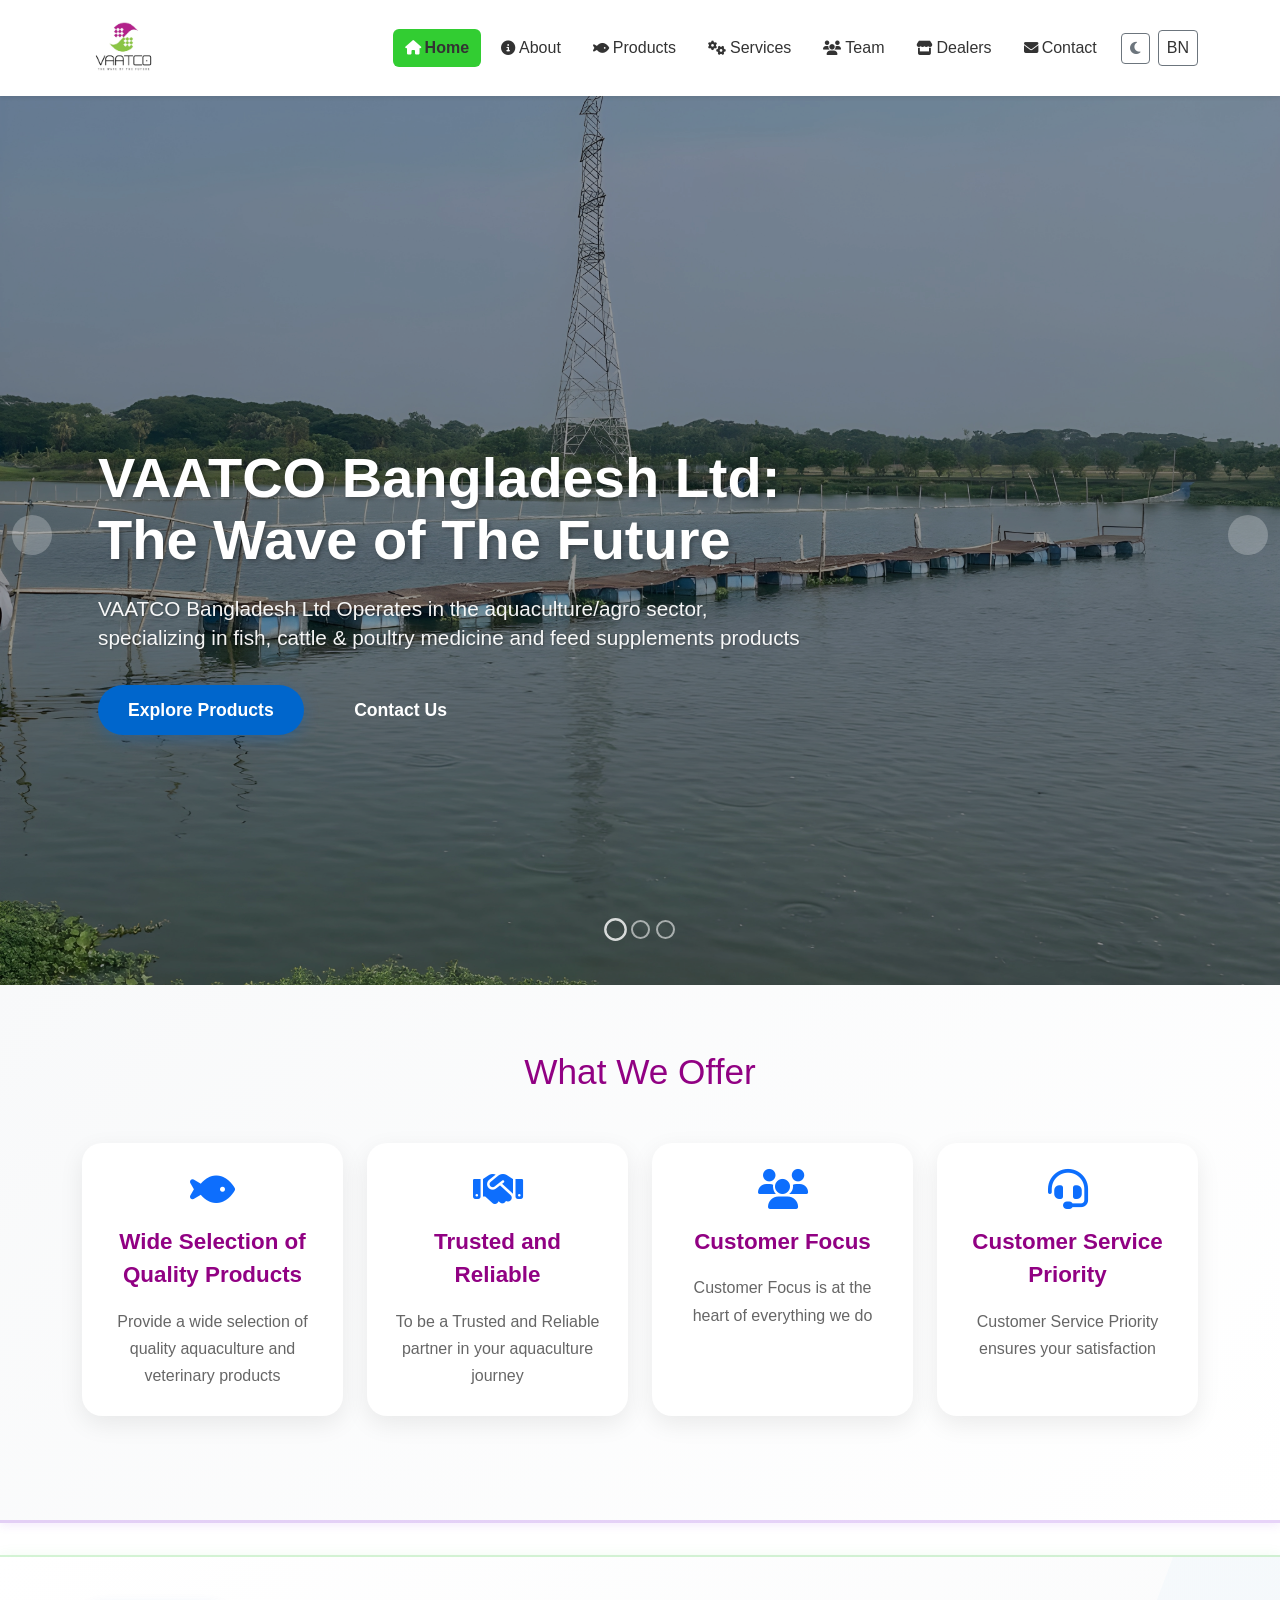
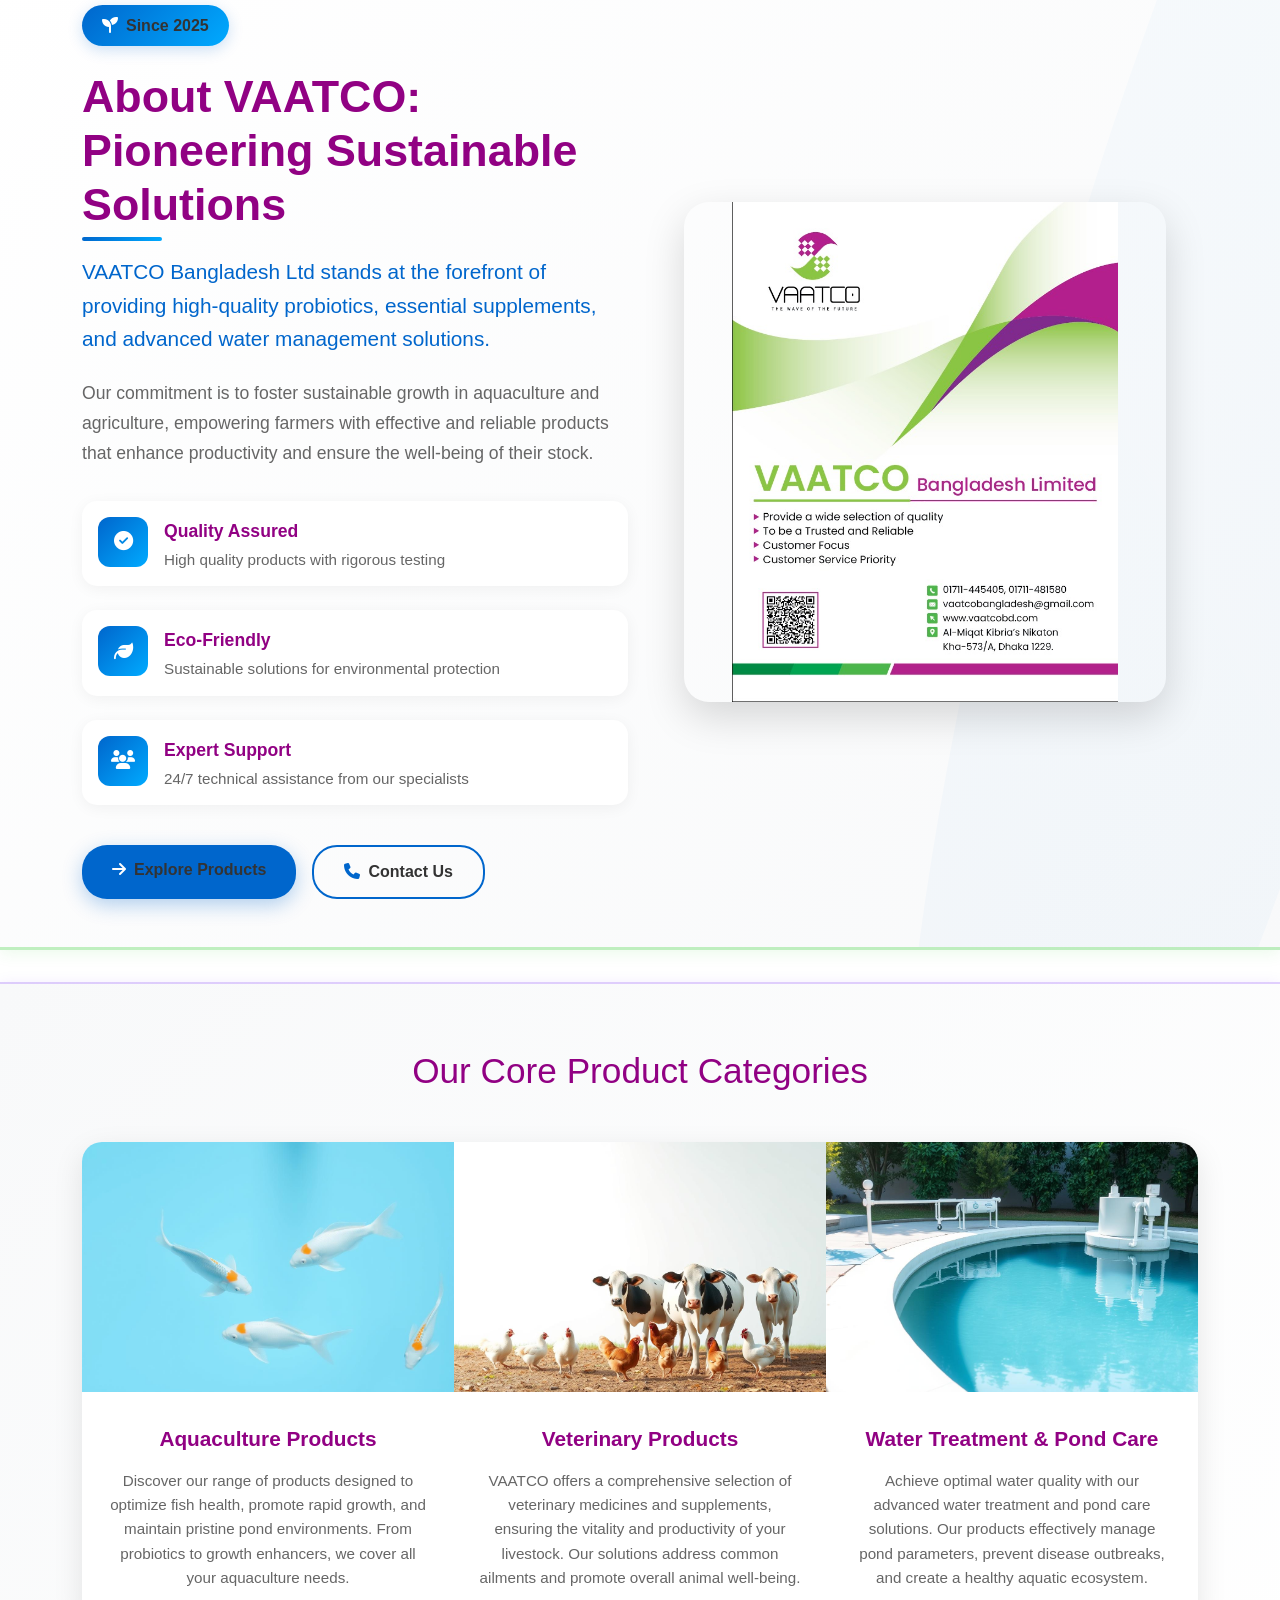
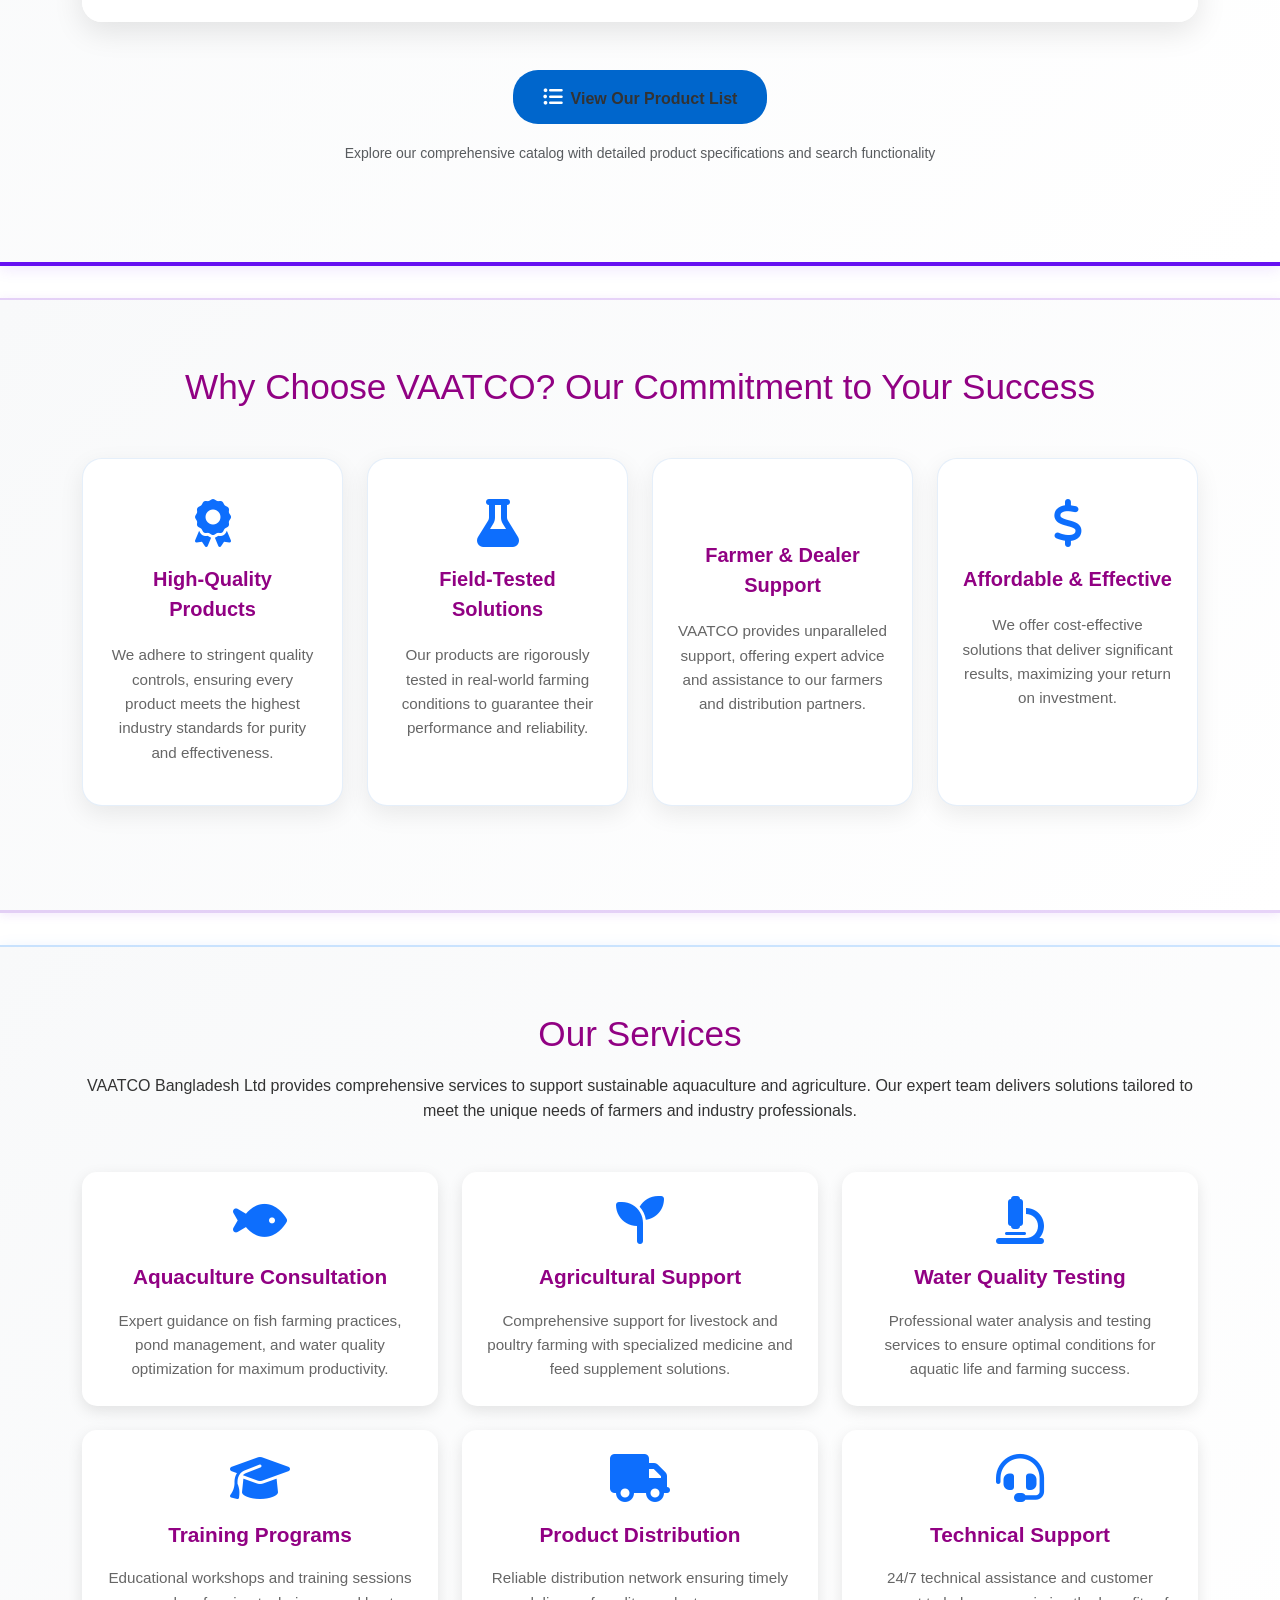
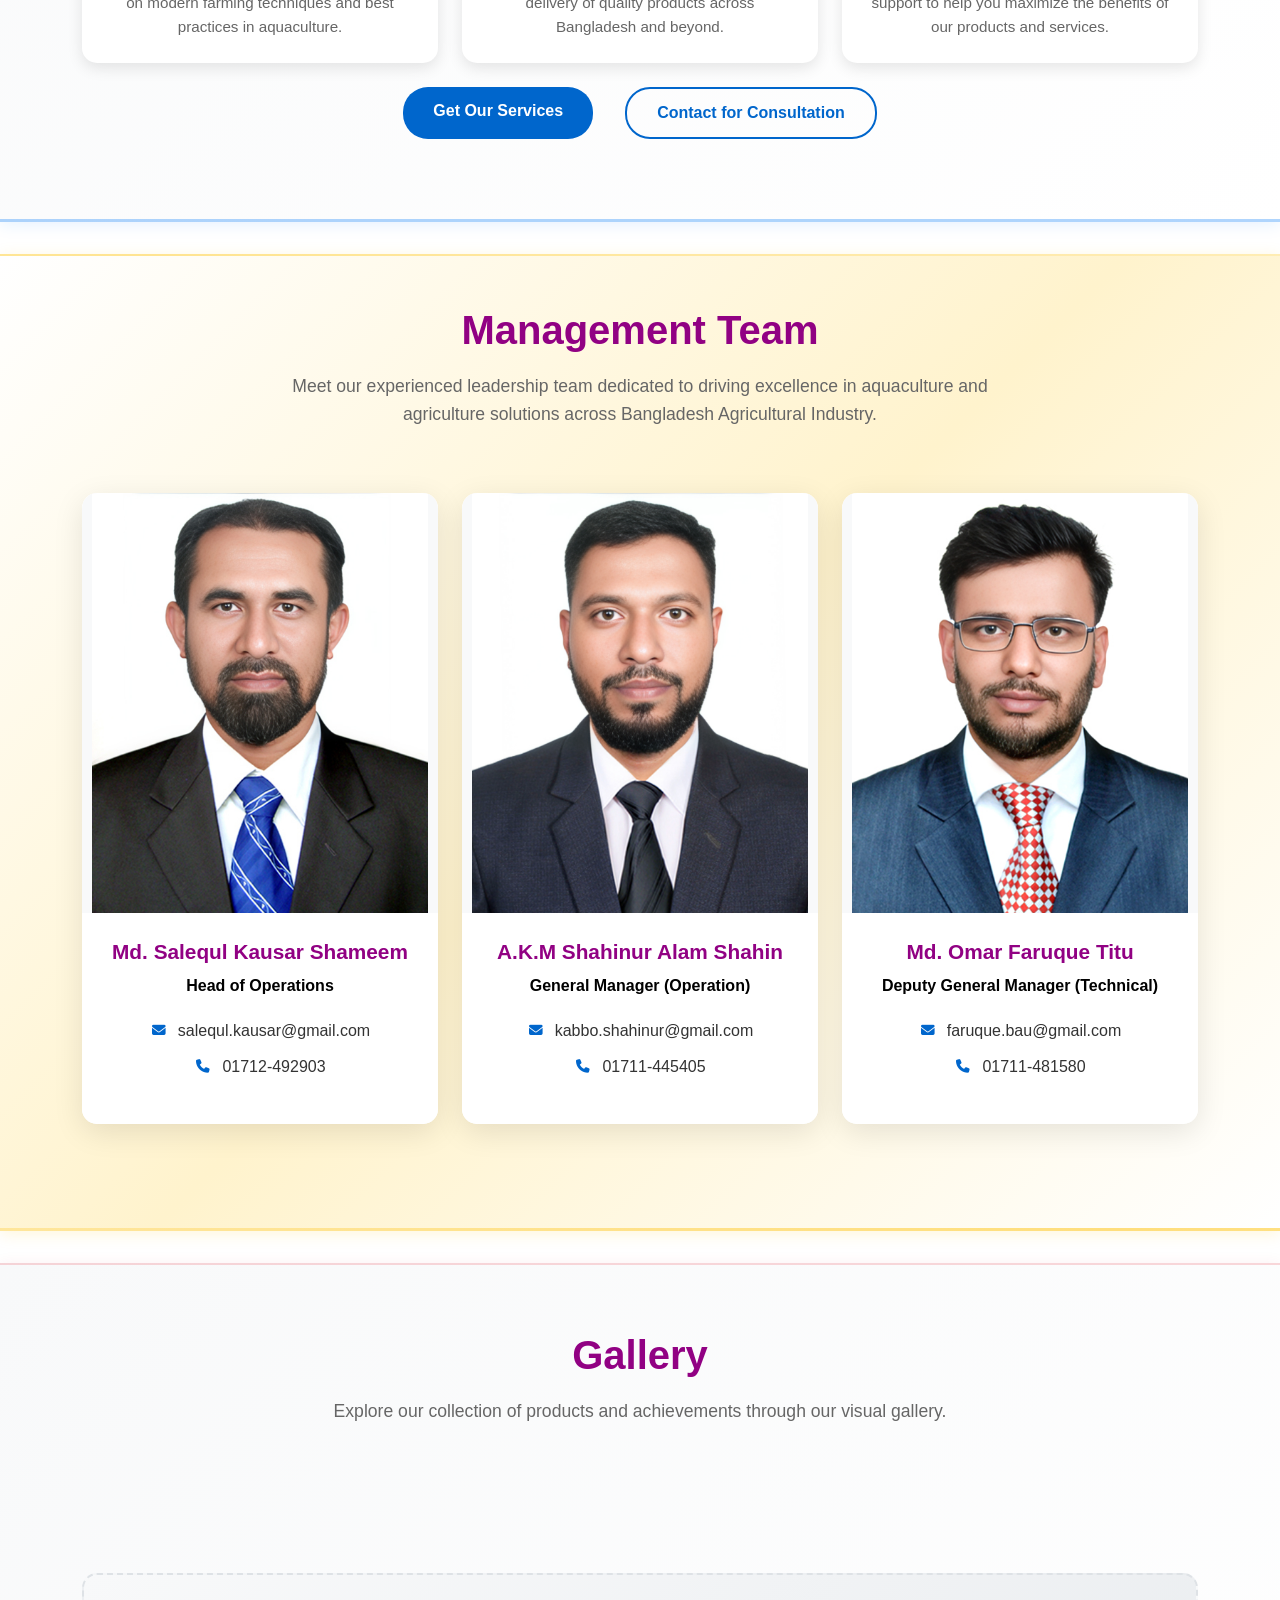
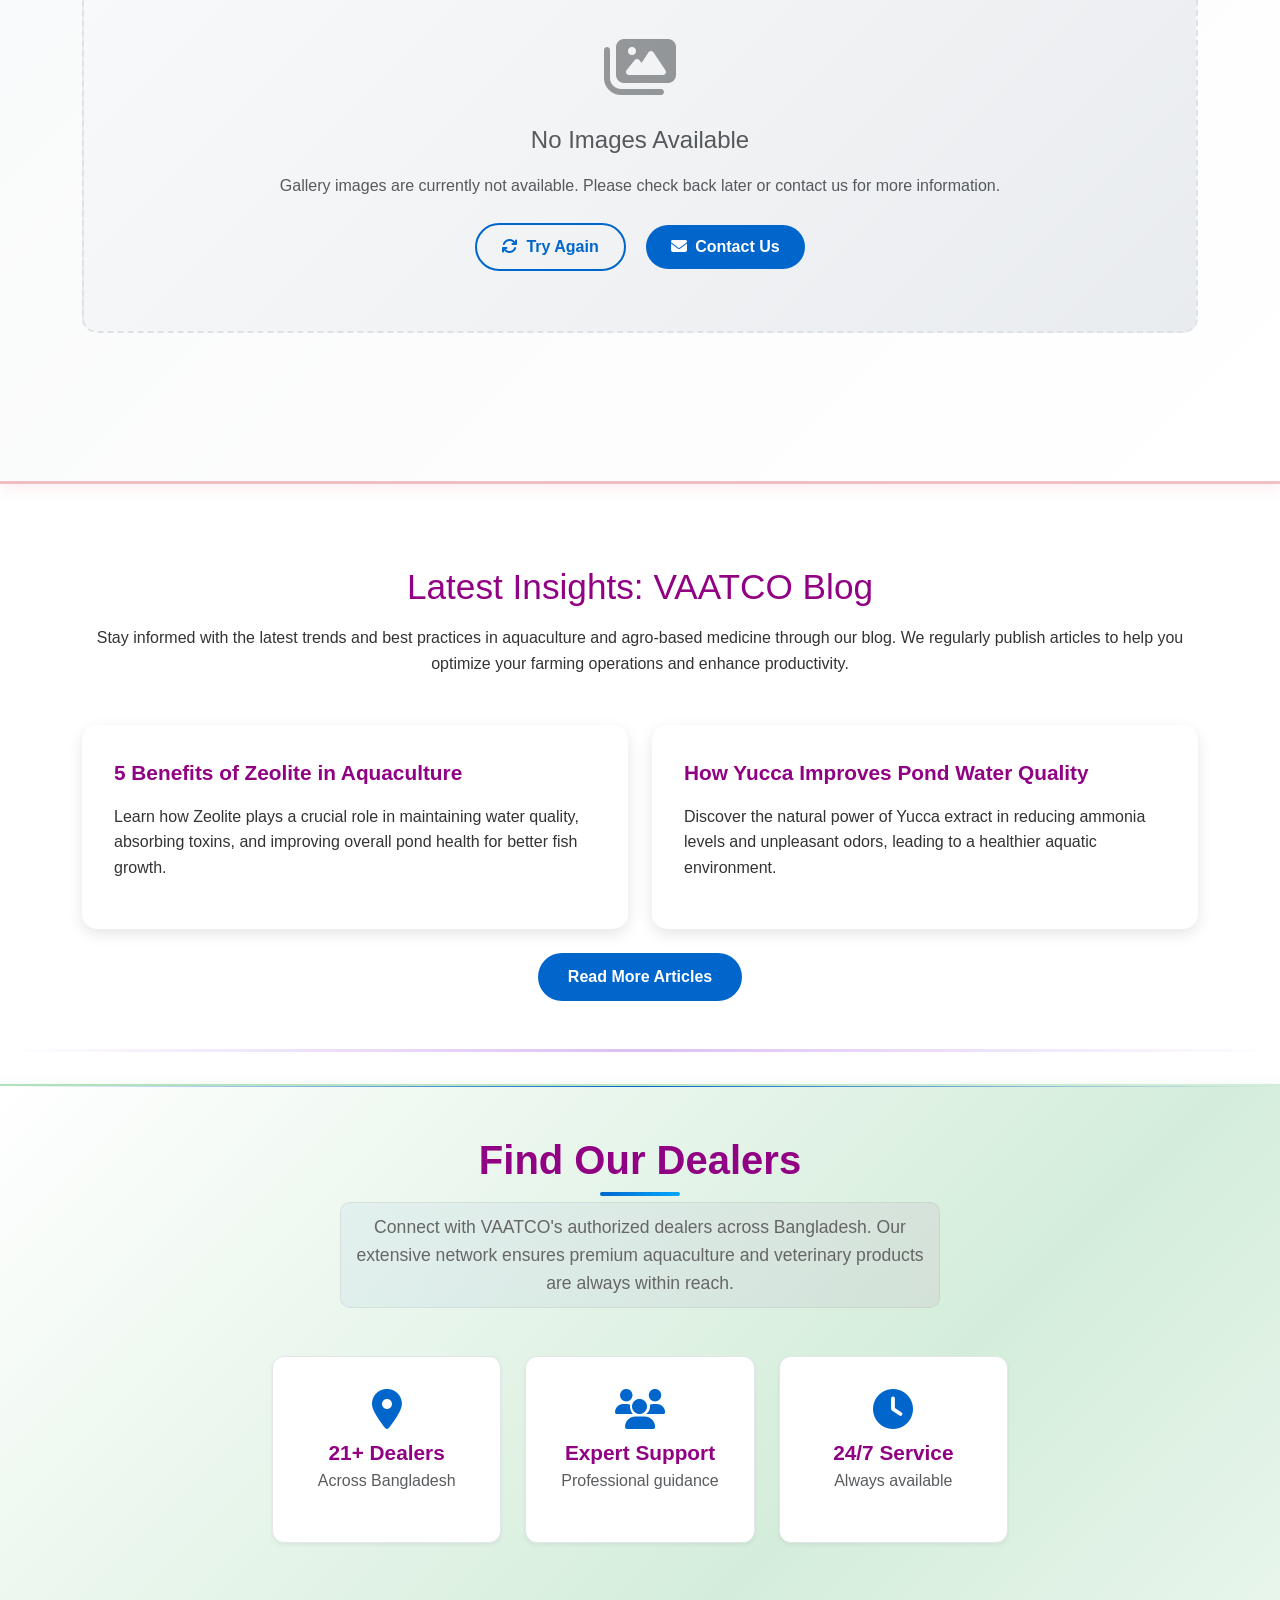
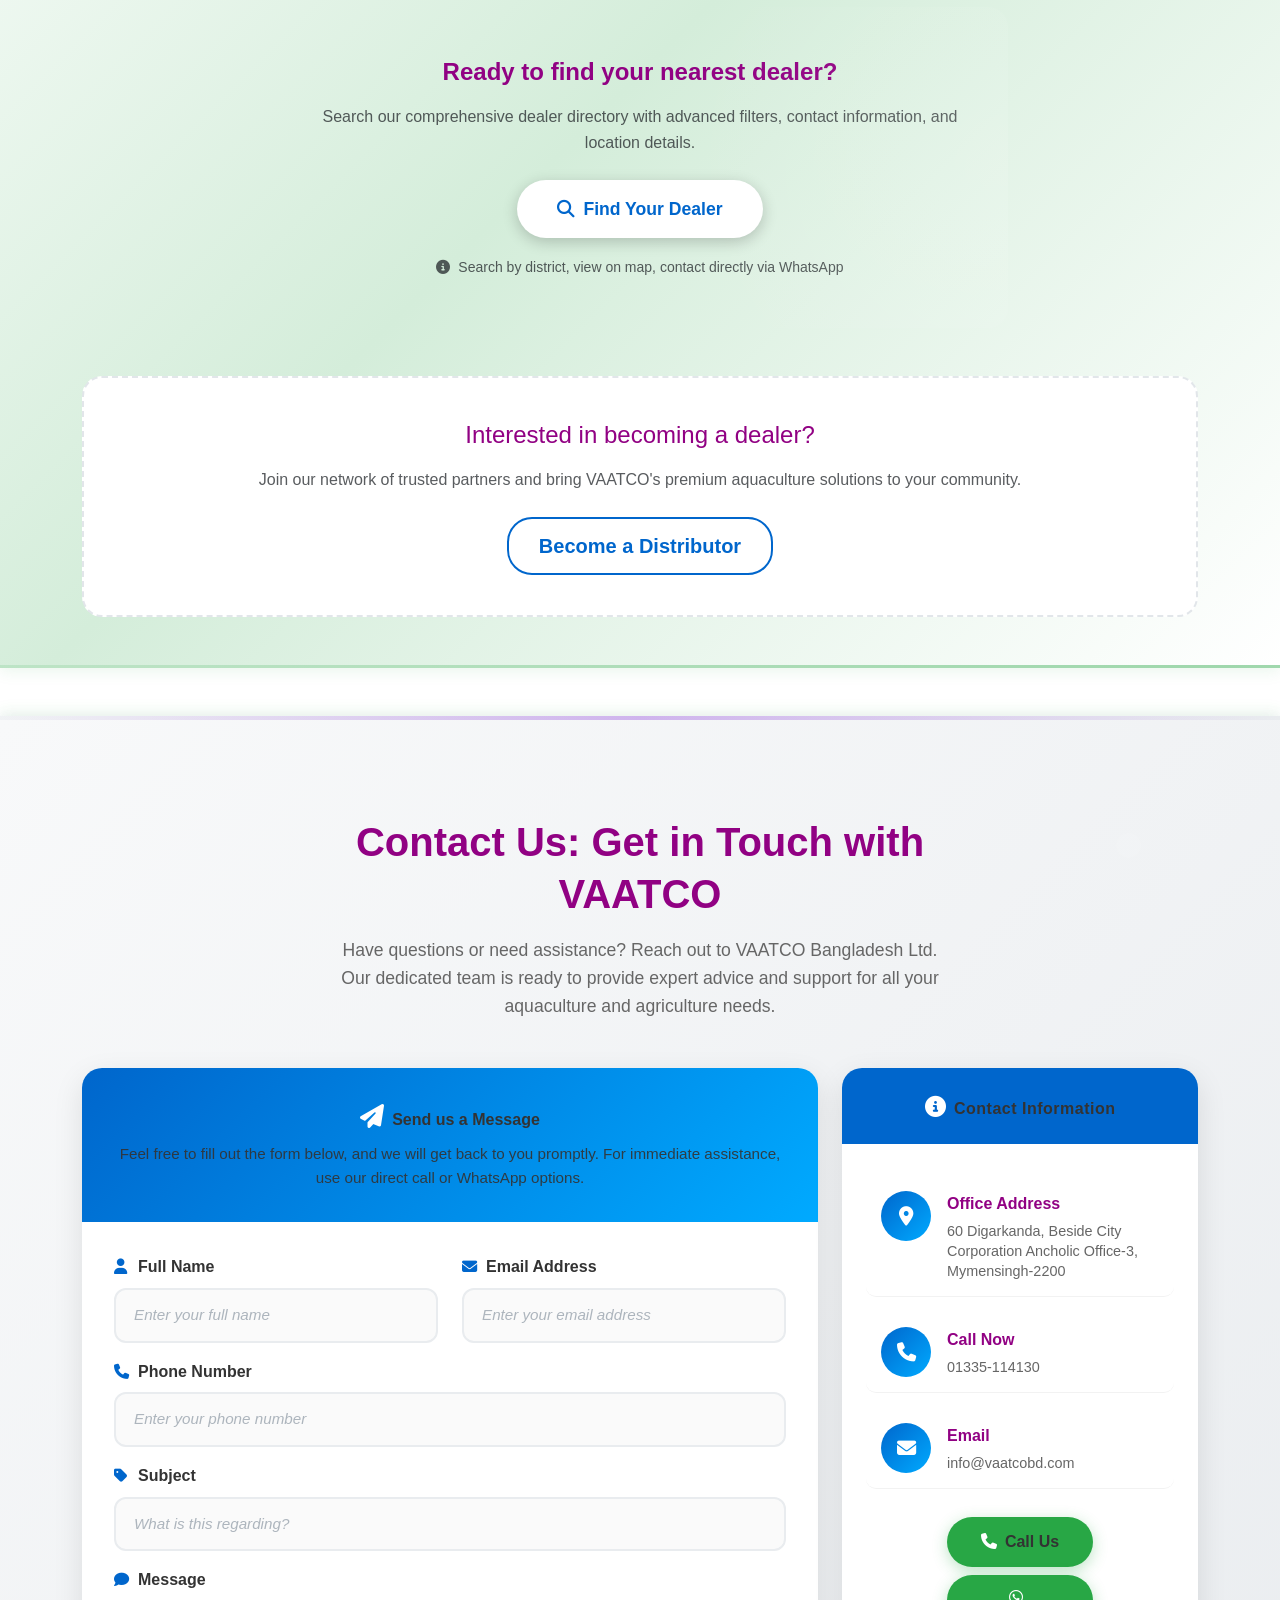
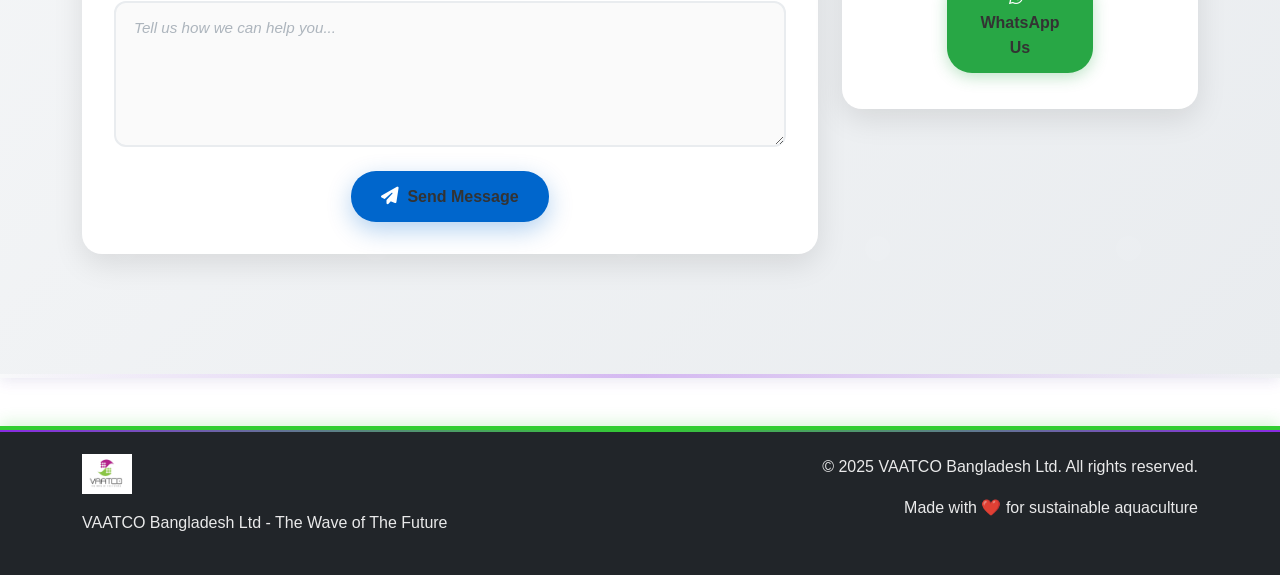
==== commit df4f3ea8: "refactor(navigation): simplify dropdown menus and add external link styling - Replace dropdown menus" ====
--- a/index.html
+++ b/index.html
@@ -74,37 +74,12 @@
               </a>
             </li>
             <li class="nav-item">
-              <a class="nav-link" href="./product-list.html">
+              <a class="external-nav-link" href="./product-list.html">
                 <i class="fas fa-fish me-1"></i
                 ><span data-i18n="nav.products">Products</span>
               </a>
             </li>
-            <!-- <li class="nav-item dropdown">
-              <a
-                class="nav-link dropdown-toggle"
-                href="#products"
-                role="button"
-                data-bs-toggle="dropdown"
-                aria-expanded="false"
-              >
-                <i class="fas fa-fish me-1"></i
-                ><span data-i18n="nav.products">Products</span>
-              </a>
-              <ul class="dropdown-menu">
-                <li>
-                  <a class="dropdown-item" href="#products">
-                    <i class="fas fa-eye me-1"></i
-                    ><span data-i18n="nav.productsOverview">Overview</span>
-                  </a>
-                </li>
-                <li>
-                  <a class="dropdown-item" href="product-list.html">
-                    <i class="fas fa-list-ul me-1"></i
-                    ><span data-i18n="nav.productList">Product List</span>
-                  </a>
-                </li>
-              </ul>
-            </li> -->
+
             <li class="nav-item">
               <a class="nav-link" href="#services">
                 <i class="fas fa-cogs me-1"></i
@@ -117,32 +92,11 @@
                 ><span data-i18n="nav.team">Team</span>
               </a>
             </li>
-            <li class="nav-item dropdown">
-              <a
-                class="nav-link dropdown-toggle"
-                href="#dealers"
-                id="dealersDropdown"
-                role="button"
-                data-bs-toggle="dropdown"
-                aria-expanded="false"
-              >
+            <li class="nav-item">
+              <a class="external-nav-link" href="dealers.html">
                 <i class="fas fa-store me-1"></i
                 ><span data-i18n="nav.dealers">Dealers</span>
               </a>
-              <ul class="dropdown-menu" aria-labelledby="dealersDropdown">
-                <li>
-                  <a class="dropdown-item" href="#dealers">
-                    <i class="fas fa-eye me-1"></i>
-                    <span data-i18n="nav.dealersOverview">Dealer Overview</span>
-                  </a>
-                </li>
-                <li>
-                  <a class="dropdown-item" href="dealers.html">
-                    <i class="fas fa-list-ul me-1"></i>
-                    <span data-i18n="nav.dealersList">Dealer List</span>
-                  </a>
-                </li>
-              </ul>
             </li>
             <li class="nav-item">
               <a class="nav-link" href="#contact">
--- a/style.css
+++ b/style.css
@@ -401,7 +401,7 @@
         color: #000 !important;
     }
     
-    .navbar,
+    /* .navbar,
     .hero-section,
     footer,
     .btn,
@@ -409,7 +409,54 @@
     .carousel-control-next,
     .carousel-indicators {
         display: none !important;
-    }
+    } */
+
+    /* Fix carousel control icons visibility */
+.carousel-control-prev-icon,
+.carousel-control-next-icon {
+    width: 40px;
+    height: 40px;
+    background-size: 100%;
+    background-repeat: no-repeat;
+    background-position: center;
+    border-radius: 50%;
+    background-color: rgba(255, 255, 255, 0.3);
+    backdrop-filter: blur(5px);
+}
+
+.carousel-control-prev-icon {
+    background-image: url("data:image/svg+xml,%3csvg xmlns='http://www.w3.org/2000/svg' viewBox='0 0 16 16' fill='%23ffffff'%3e%3cpath d='m3.86 8.753 5.482 4.796c.646.566 1.658.106 1.658-.753V3.204a1 1 0 0 0-1.659-.753l-5.48 4.796a1 1 0 0 0 0 1.506z'/%3e%3c/svg%3e");
+}
+
+.carousel-control-next-icon {
+    background-image: url("data:image/svg+xml,%3csvg xmlns='http://www.w3.org/2000/svg' viewBox='0 0 16 16' fill='%23ffffff'%3e%3cpath d='m12.14 8.753-5.482 4.796c-.646.566-1.658.106-1.658-.753V3.204a1 1 0 0 1 1.659-.753l5.48 4.796a1 1 0 0 1 0 1.506z'/%3e%3c/svg%3e");
+}
+
+.carousel-control-prev:hover .carousel-control-prev-icon,
+.carousel-control-next:hover .carousel-control-next-icon {
+    background-color: rgba(255, 255, 255, 0.5);
+    transform: scale(1.1);
+    transition: all 0.3s ease;
+}
+
+/* Mobile carousel controls */
+@media (max-width: 768px) {
+    .carousel-control-prev-icon,
+    .carousel-control-next-icon {
+        width: 35px;
+        height: 35px;
+        background-color: rgba(255, 255, 255, 0.4);
+    }
+}
+
+@media (max-width: 576px) {
+    .carousel-control-prev-icon,
+    .carousel-control-next-icon {
+        width: 30px;
+        height: 30px;
+        background-color: rgba(255, 255, 255, 0.5);
+    }
+}
     
     h1, h2, h3, h4, h5, h6 {
         color: #000 !important;
@@ -3763,6 +3810,97 @@
 }
 
 .nav-link:hover {
+    transform: translateY(-2px);
+}
+
+/* External navigation links styling to match nav-link */
+.external-nav-link {
+    font-weight: 500;
+    color: var(--text-dark) !important;
+    transition: all 0.3s ease;
+    margin: 0 4px;
+    padding: 6px 12px !important;
+    border-radius: 6px;
+    position: relative;
+    font-size: 0.95rem;
+    text-decoration: none;
+    display: block;
+}
+
+.external-nav-link i {
+    font-size: 0.9rem;
+}
+
+.external-nav-link:hover {
+    color: #910183 !important;
+    background-color: rgba(145, 1, 131, 0.1);
+    transform: translateY(-1px);
+    text-decoration: none;
+}
+
+/* Dark theme support for external nav links */
+body.theme-dark .external-nav-link {
+    color: #e6eaf1 !important;
+    font-weight: 500;
+}
+
+body.theme-dark .external-nav-link:hover {
+    background: #273038;
+    color: #ffffff !important;
+}
+
+/* Mobile styles for external nav links */
+@media (max-width: 991.98px) {
+    .external-nav-link {
+        margin: 0.25rem 0;
+        padding: 12px 16px !important;
+        border-radius: 6px;
+        width: 100%;
+        color: var(--text-dark) !important;
+        font-size: 1rem;
+        font-weight: 500;
+    }
+    
+    .external-nav-link:hover {
+        background-color: rgba(145, 1, 131, 0.1);
+        color: #910183 !important;
+        transform: none;
+    }
+    
+    body.theme-dark .external-nav-link {
+        padding: 12px 16px !important;
+        border-radius: 8px;
+    }
+    
+    body.theme-dark .external-nav-link:hover {
+        background: #273038;
+        color: #ffffff !important;
+    }
+}
+
+/* Hover underline effect for external links */
+.external-nav-link {
+    position: relative;
+    transition: all 0.3s ease;
+}
+
+.external-nav-link::after {
+    content: '';
+    position: absolute;
+    width: 0;
+    height: 2px;
+    bottom: 0;
+    left: 50%;
+    background: linear-gradient(90deg, #910183, #32CD32);
+    transition: all 0.3s ease;
+    transform: translateX(-50%);
+}
+
+.external-nav-link:hover::after {
+    width: 100%;
+}
+
+.external-nav-link:hover {
     transform: translateY(-2px);
 }
 
@@ -4284,6 +4422,38 @@
     }
 }
 
+/* Fix mobile hero button centering */
+@media (max-width: 768px) {
+    .hero-buttons {
+        display: flex;
+        flex-direction: column;
+        align-items: center;
+        justify-content: center;
+        width: 100%;
+        margin-left: auto;
+        margin-right: auto;
+        padding-left: 0;
+        padding-right: 0;
+    }
+    
+    .hero-buttons .btn {
+        width: 100%;
+        max-width: 280px;
+        margin-left: auto !important;
+        margin-right: auto !important;
+        display: block;
+        text-align: center;
+    }
+    
+    .hero-slide .col-lg-8 {
+        text-align: center;
+        display: flex;
+        flex-direction: column;
+        align-items: center;
+        justify-content: center;
+    }
+}
+
 /* Touch device optimizations */
 @media (hover: none) and (pointer: coarse) {
     .zoom-btn:hover {
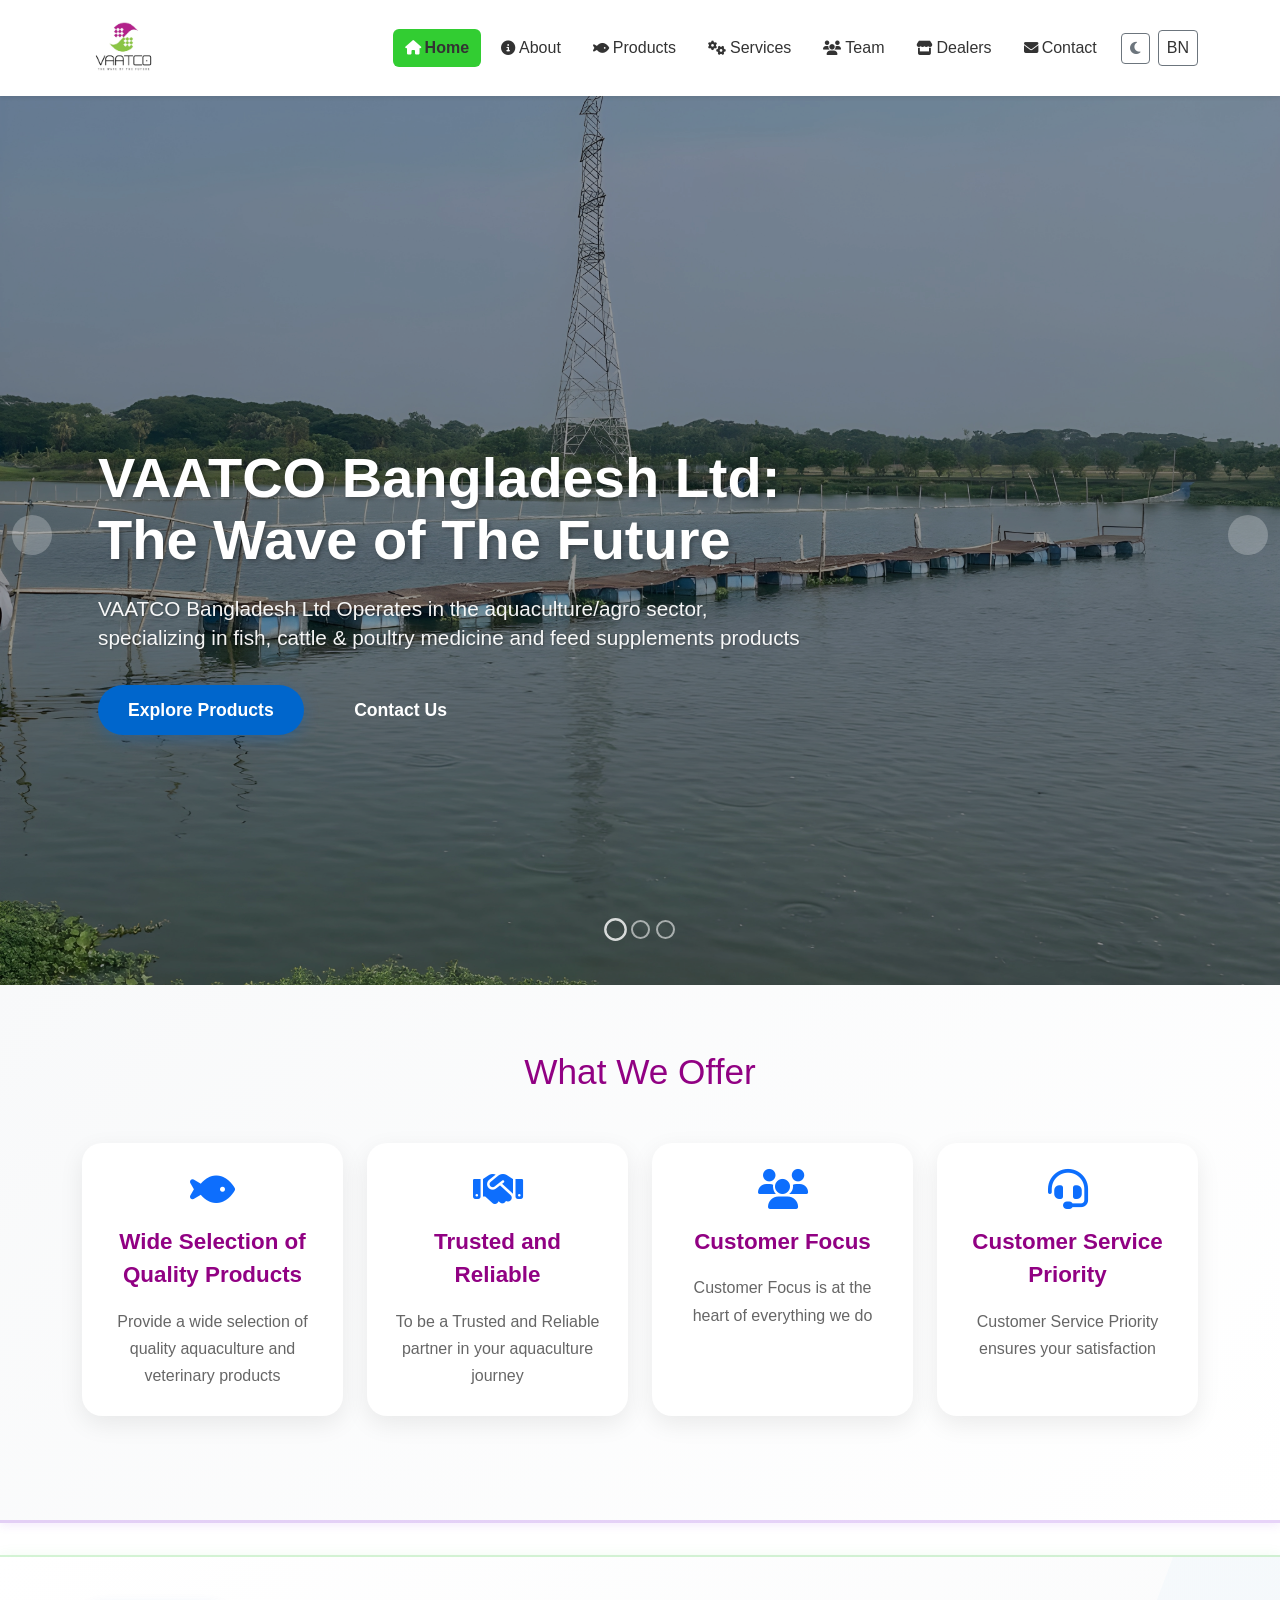
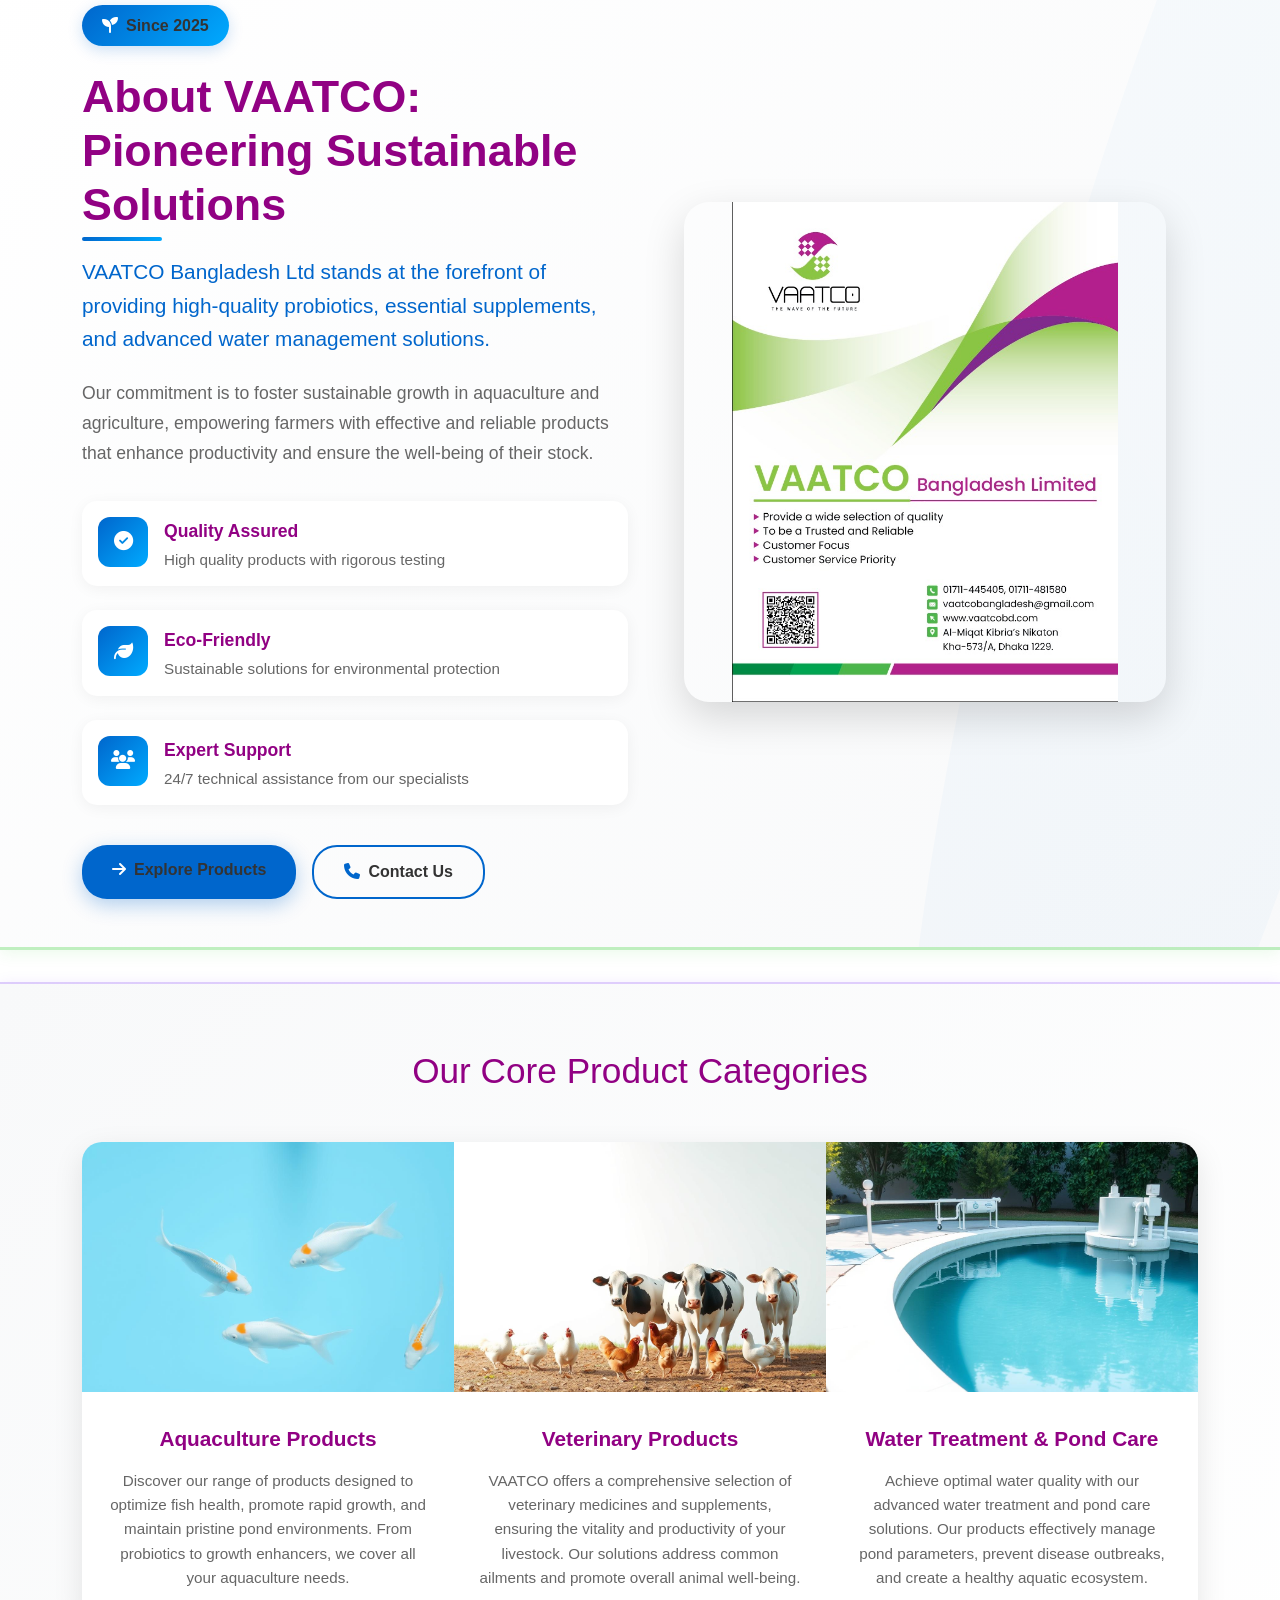
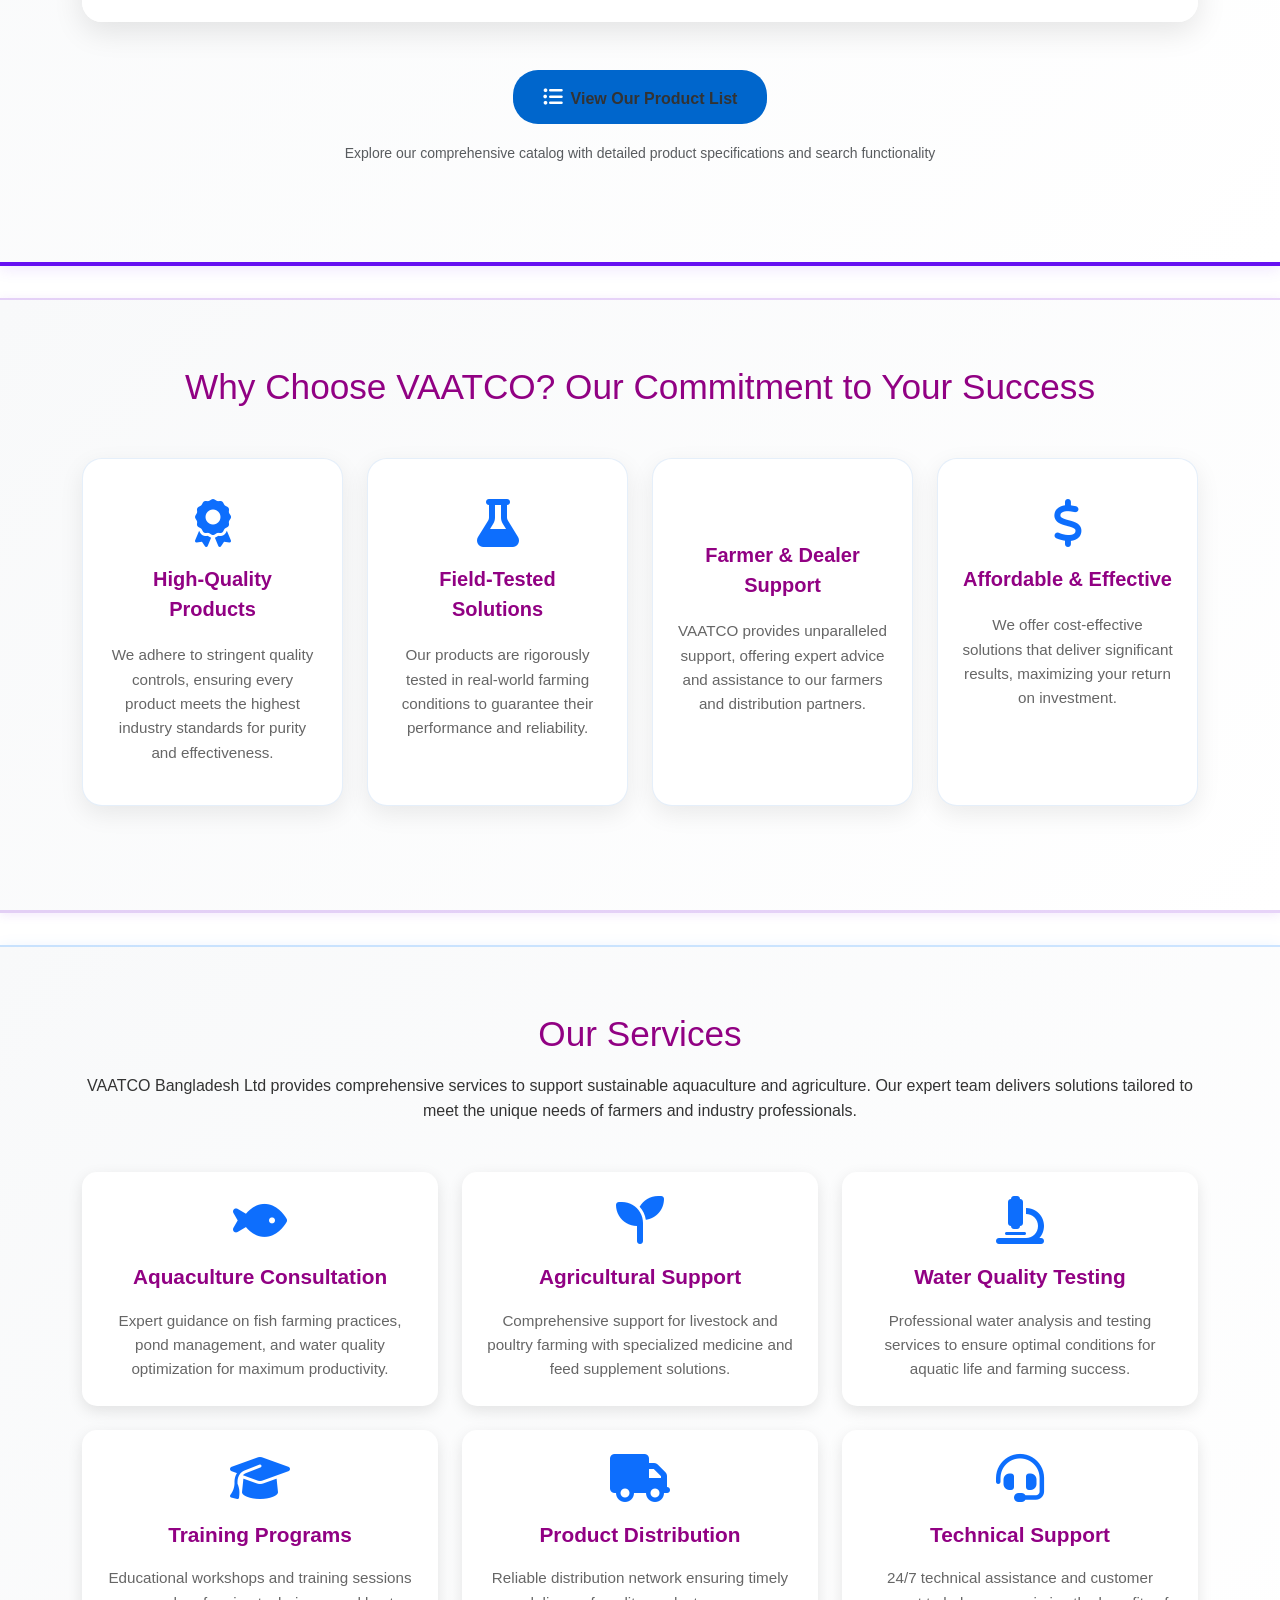
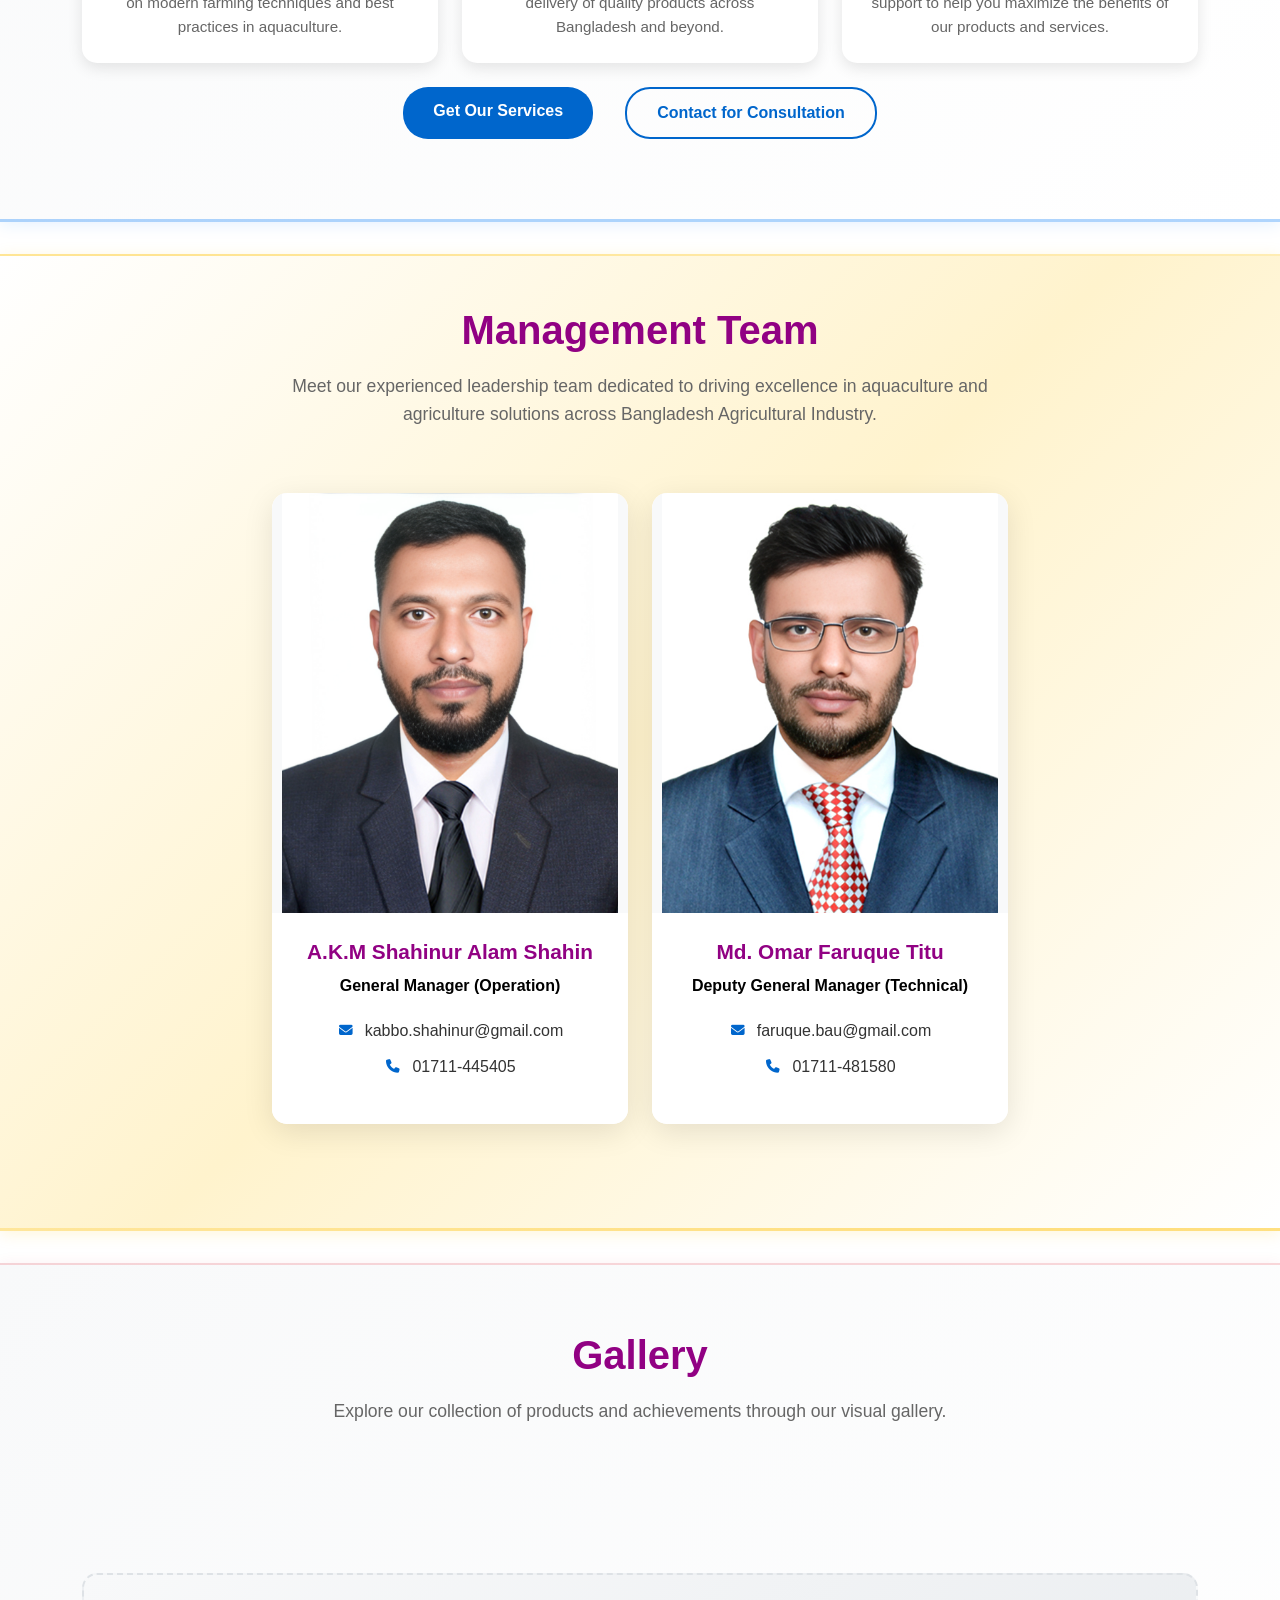
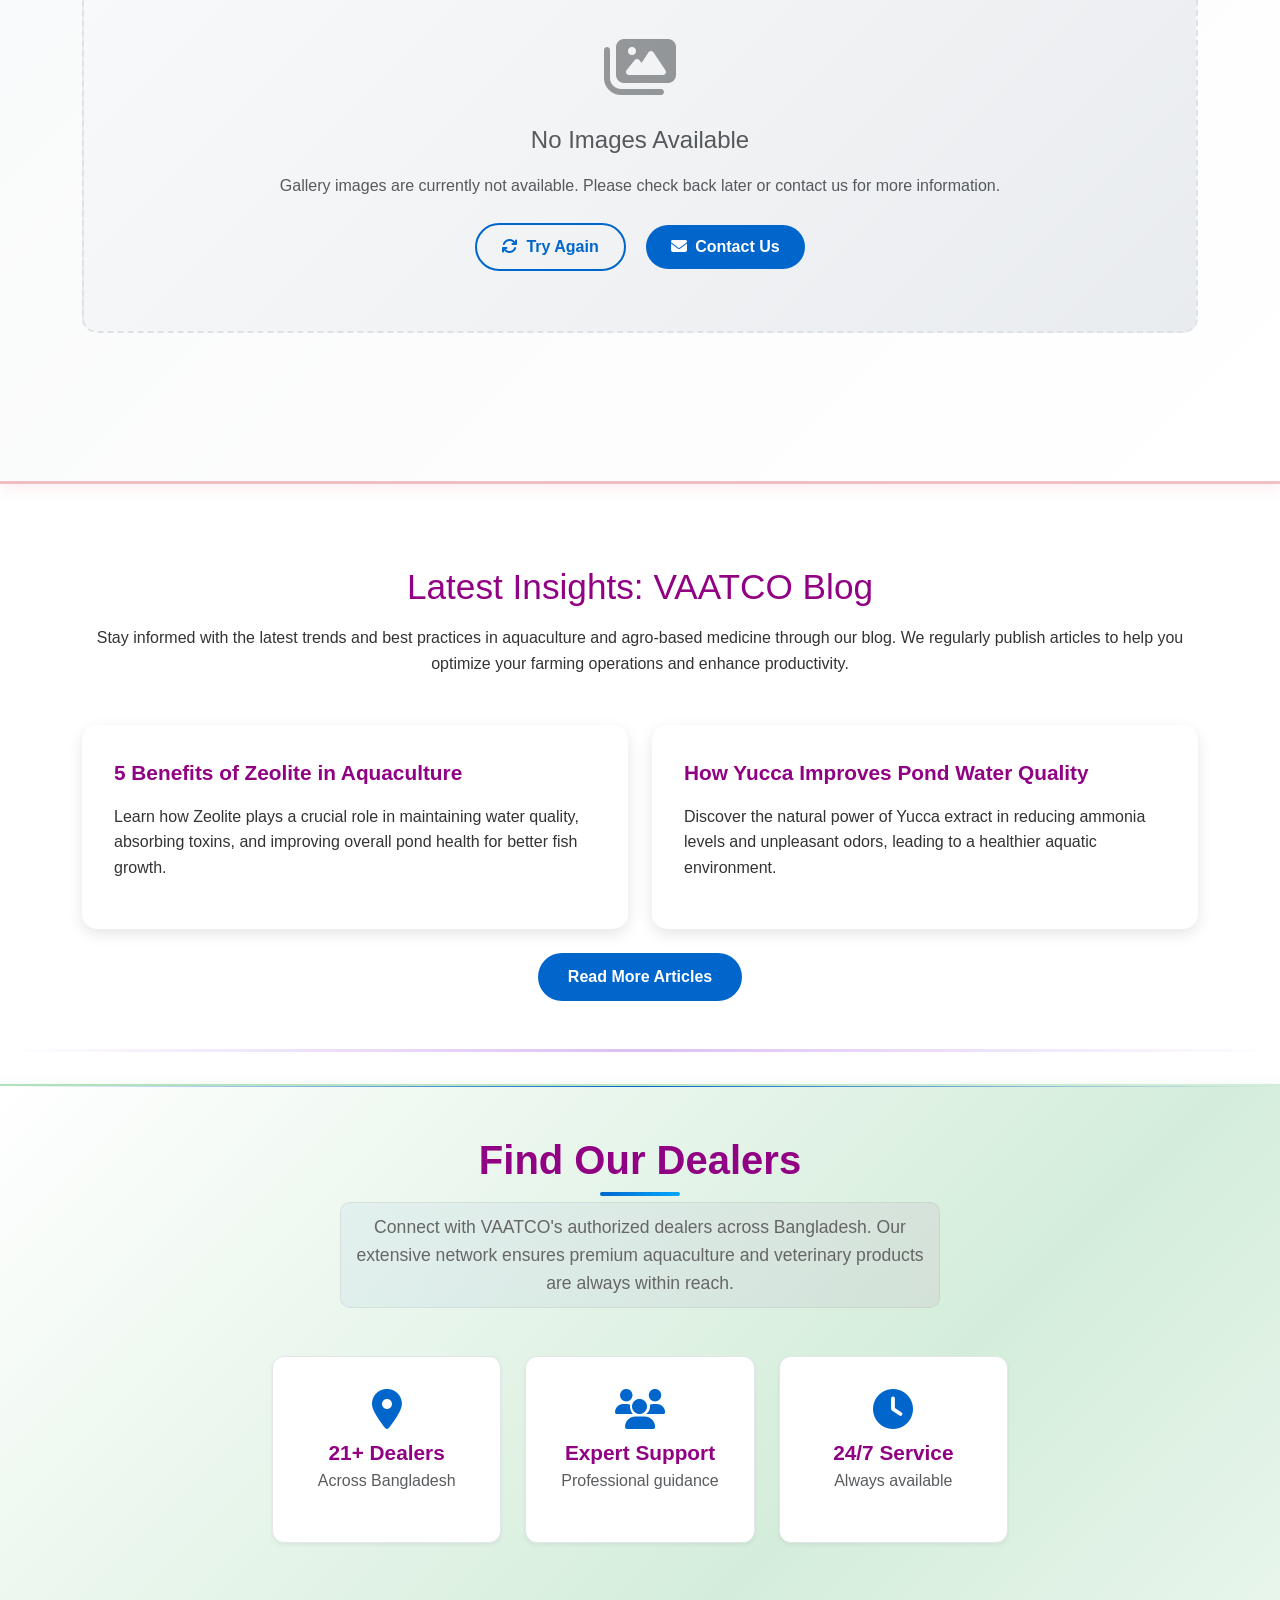
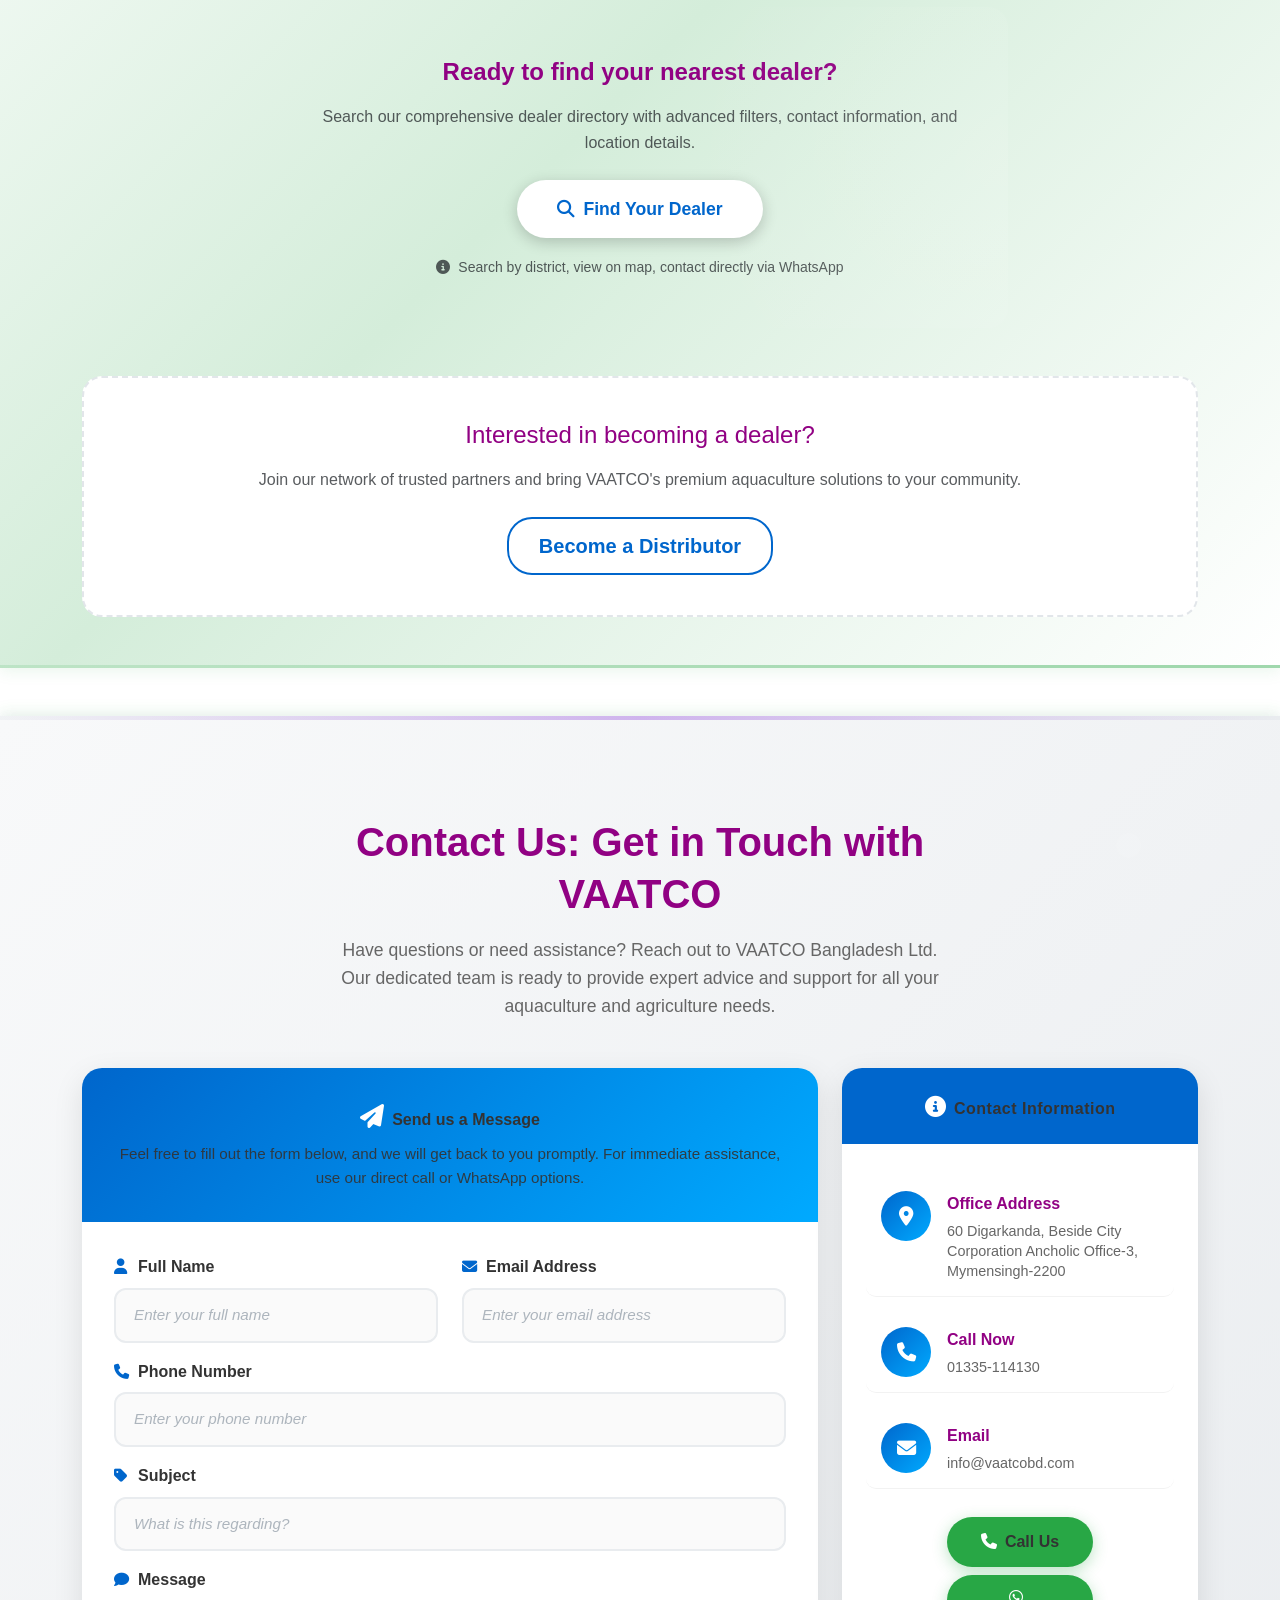
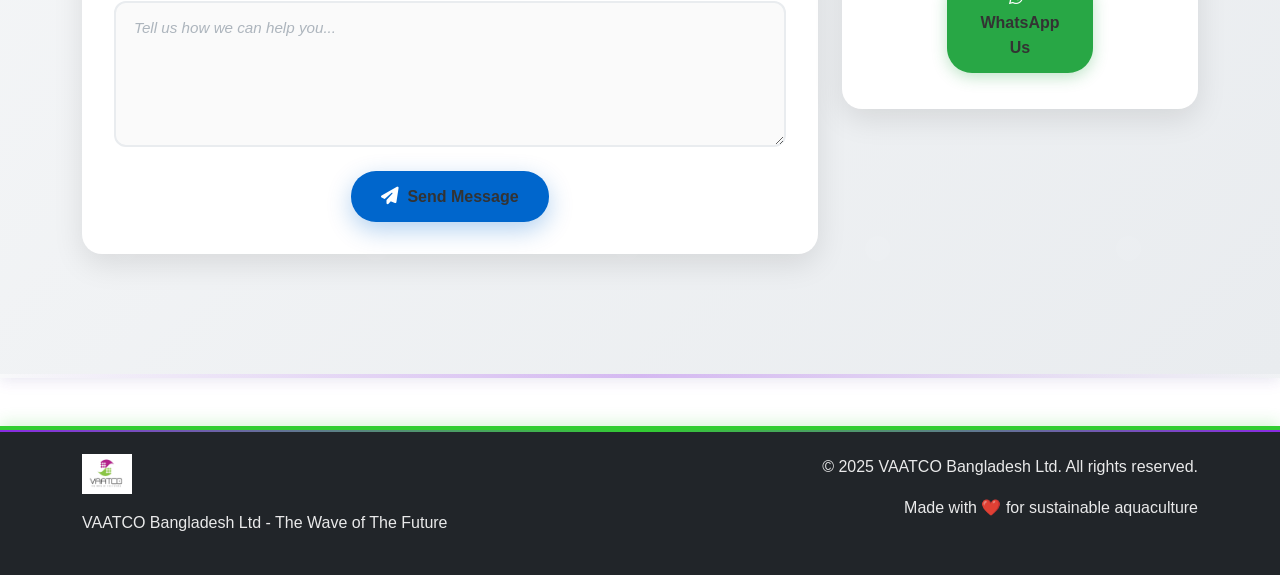
==== commit 093f6ade: "refactor(index.html): remove commented-out management card section Clean up HTML by removing unused " ====
--- a/index.html
+++ b/index.html
@@ -769,7 +769,7 @@
 
         <div class="row justify-content-center">
           <!-- Md. Salequl Kausar Shameem -->
-          <div class="col-lg-4 col-md-6 mb-4">
+          <!-- <div class="col-lg-4 col-md-6 mb-4">
             <div class="management-card">
               <div class="management-image">
                 <img
@@ -797,7 +797,7 @@
                 </div>
               </div>
             </div>
-          </div>
+          </div> -->
 
           <!-- A.K.M Shahinur Alam Shahin -->
           <div class="col-lg-4 col-md-6 mb-4">
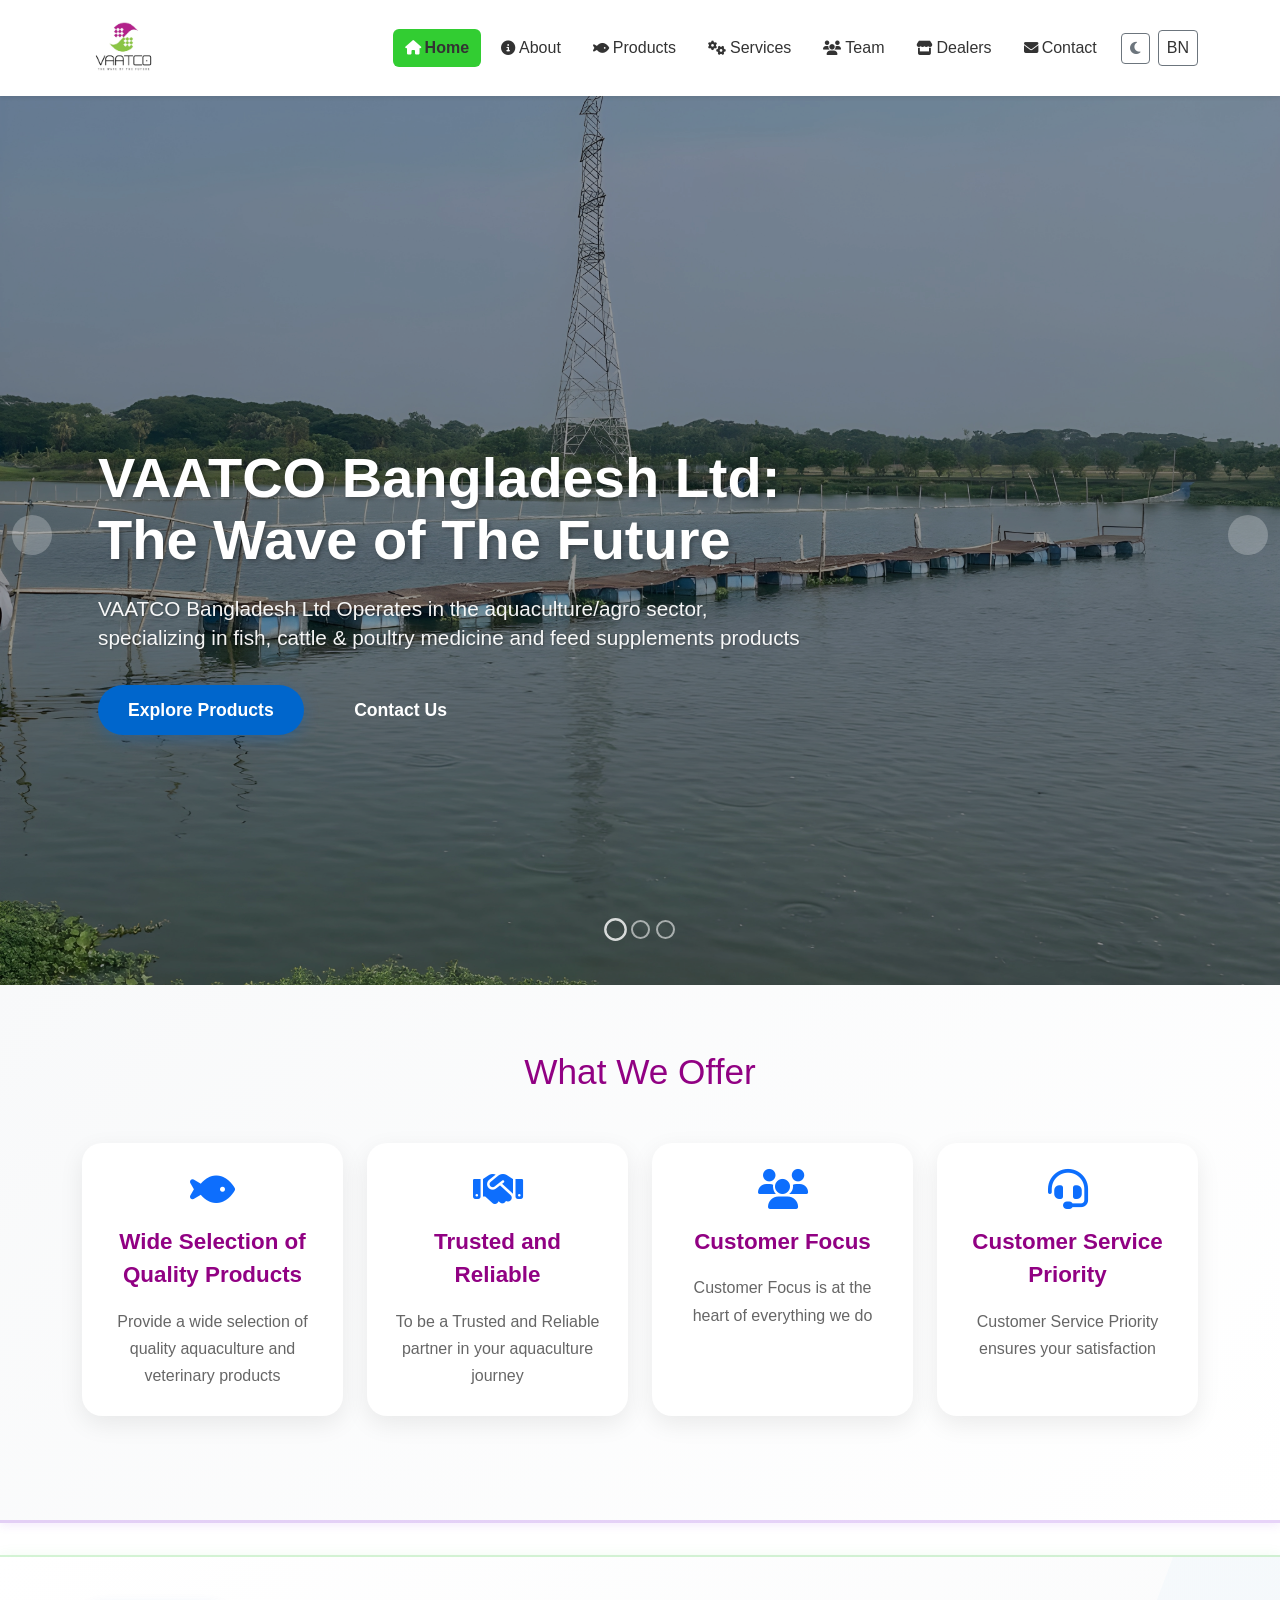
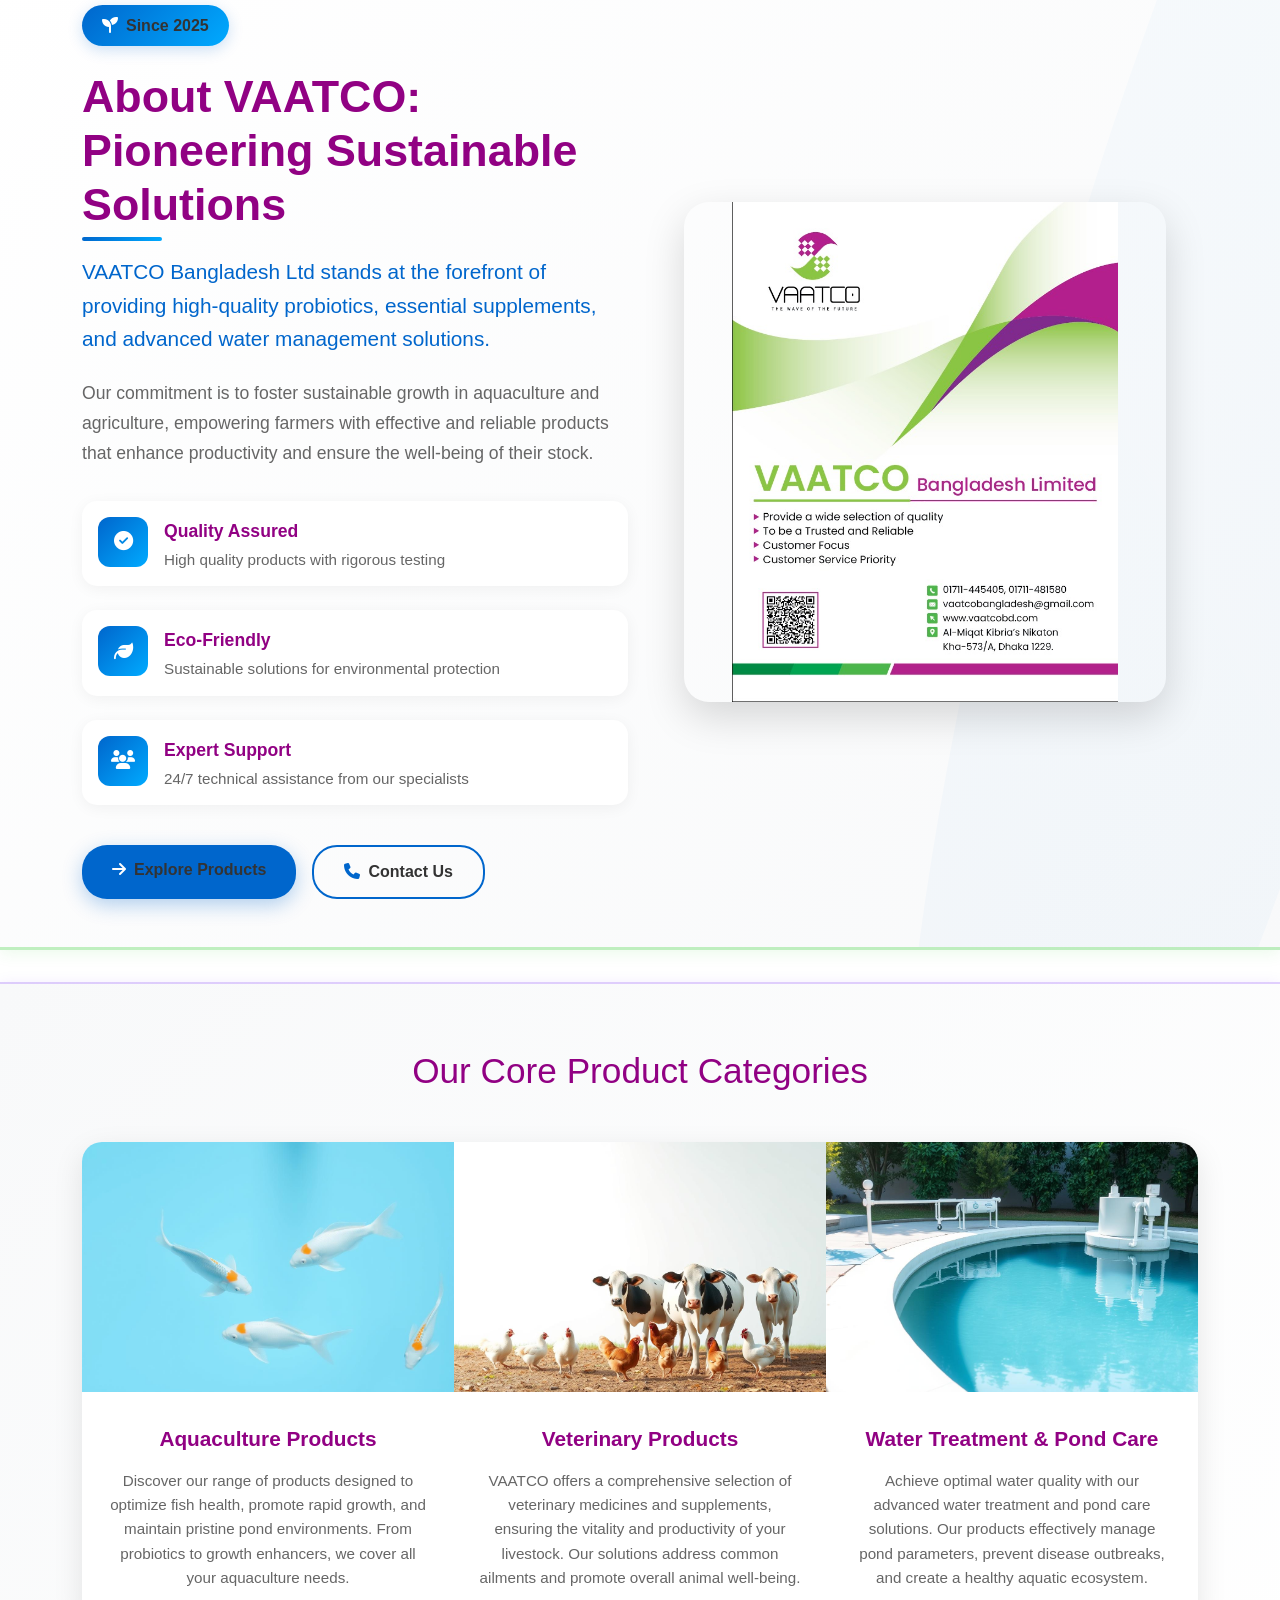
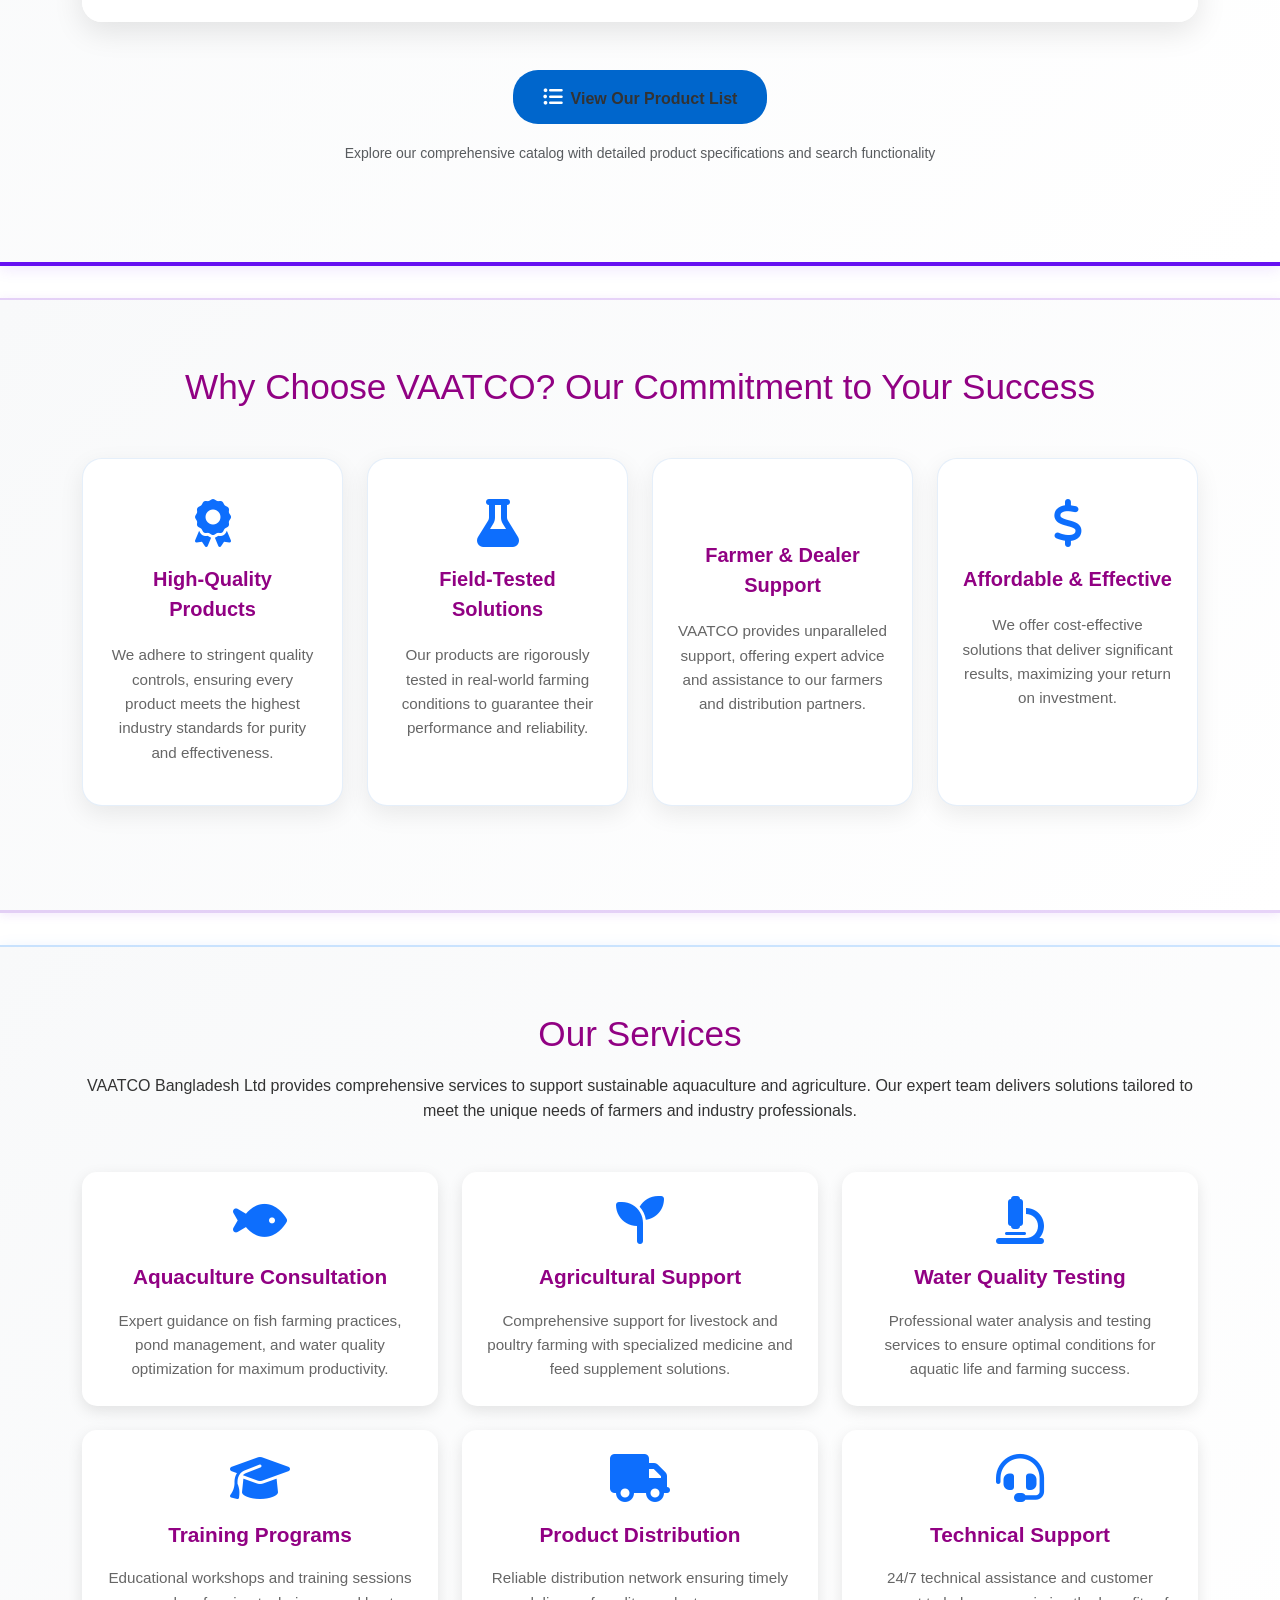
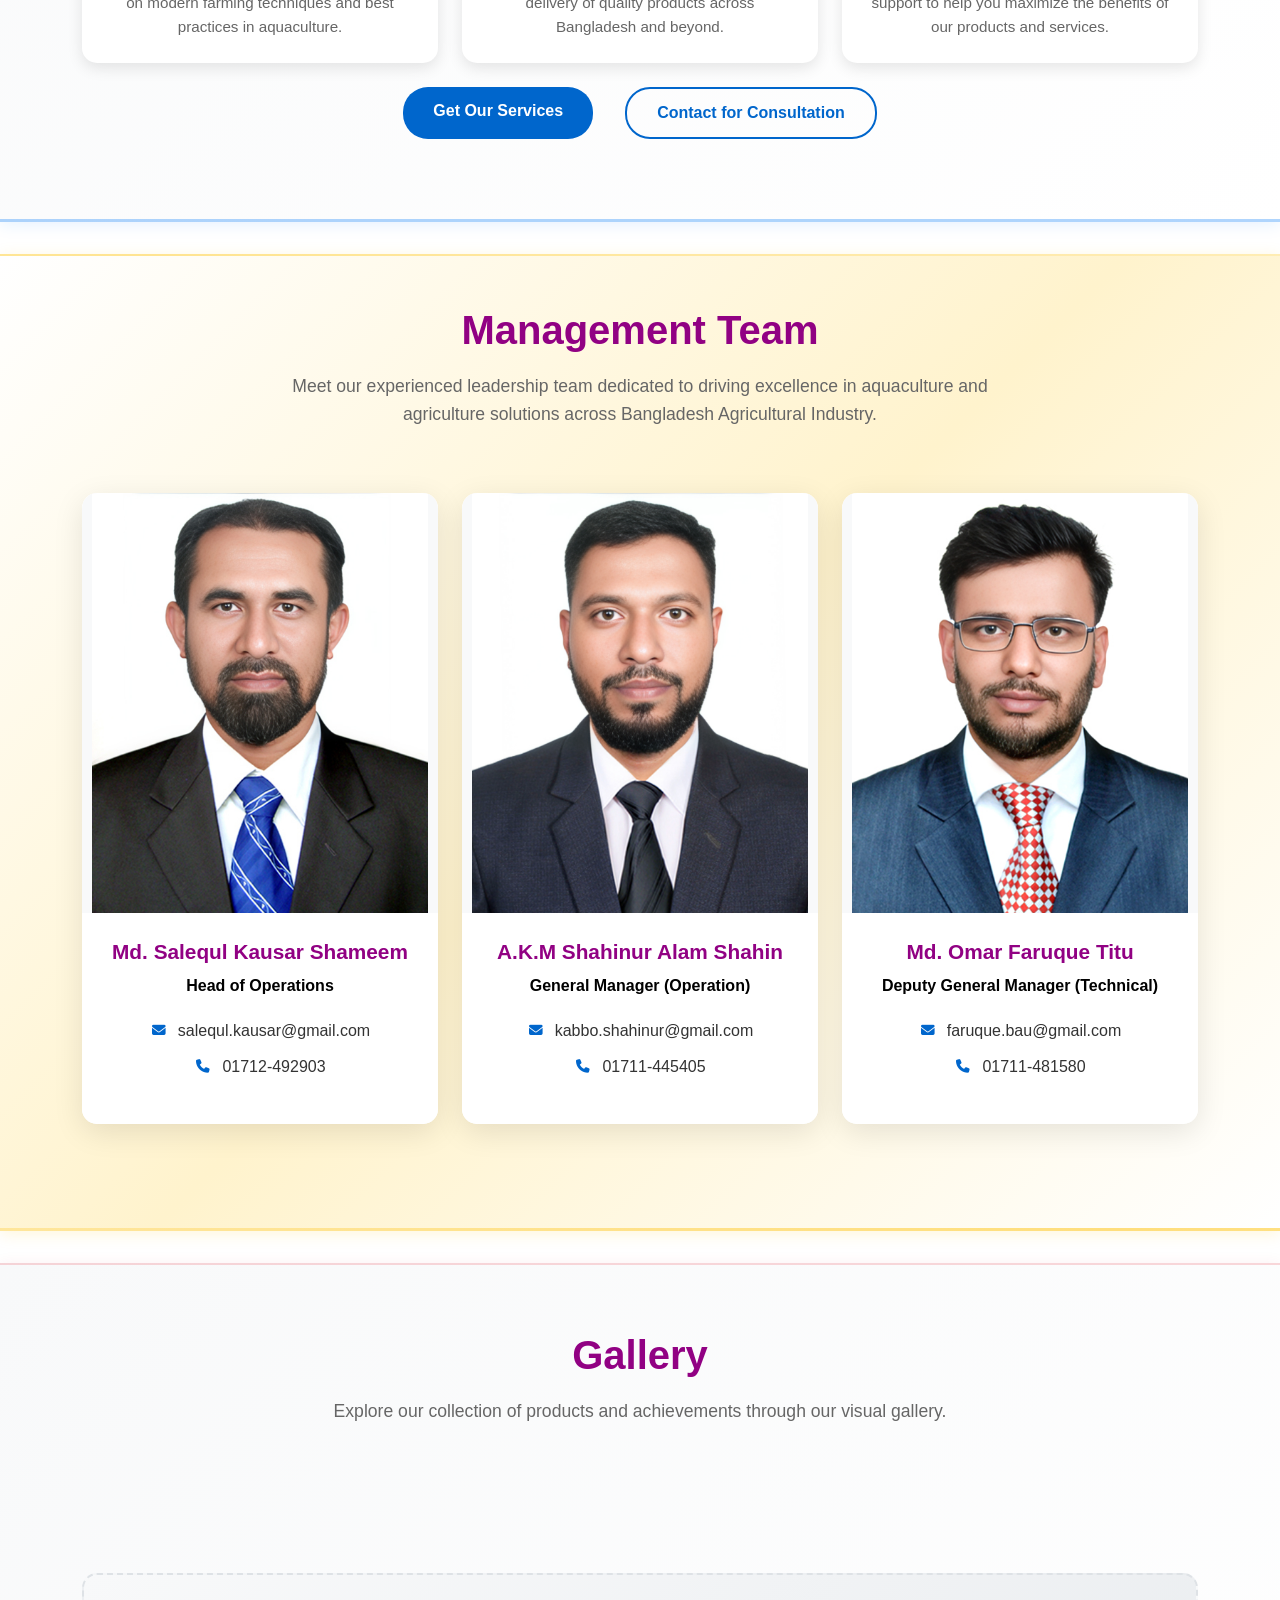
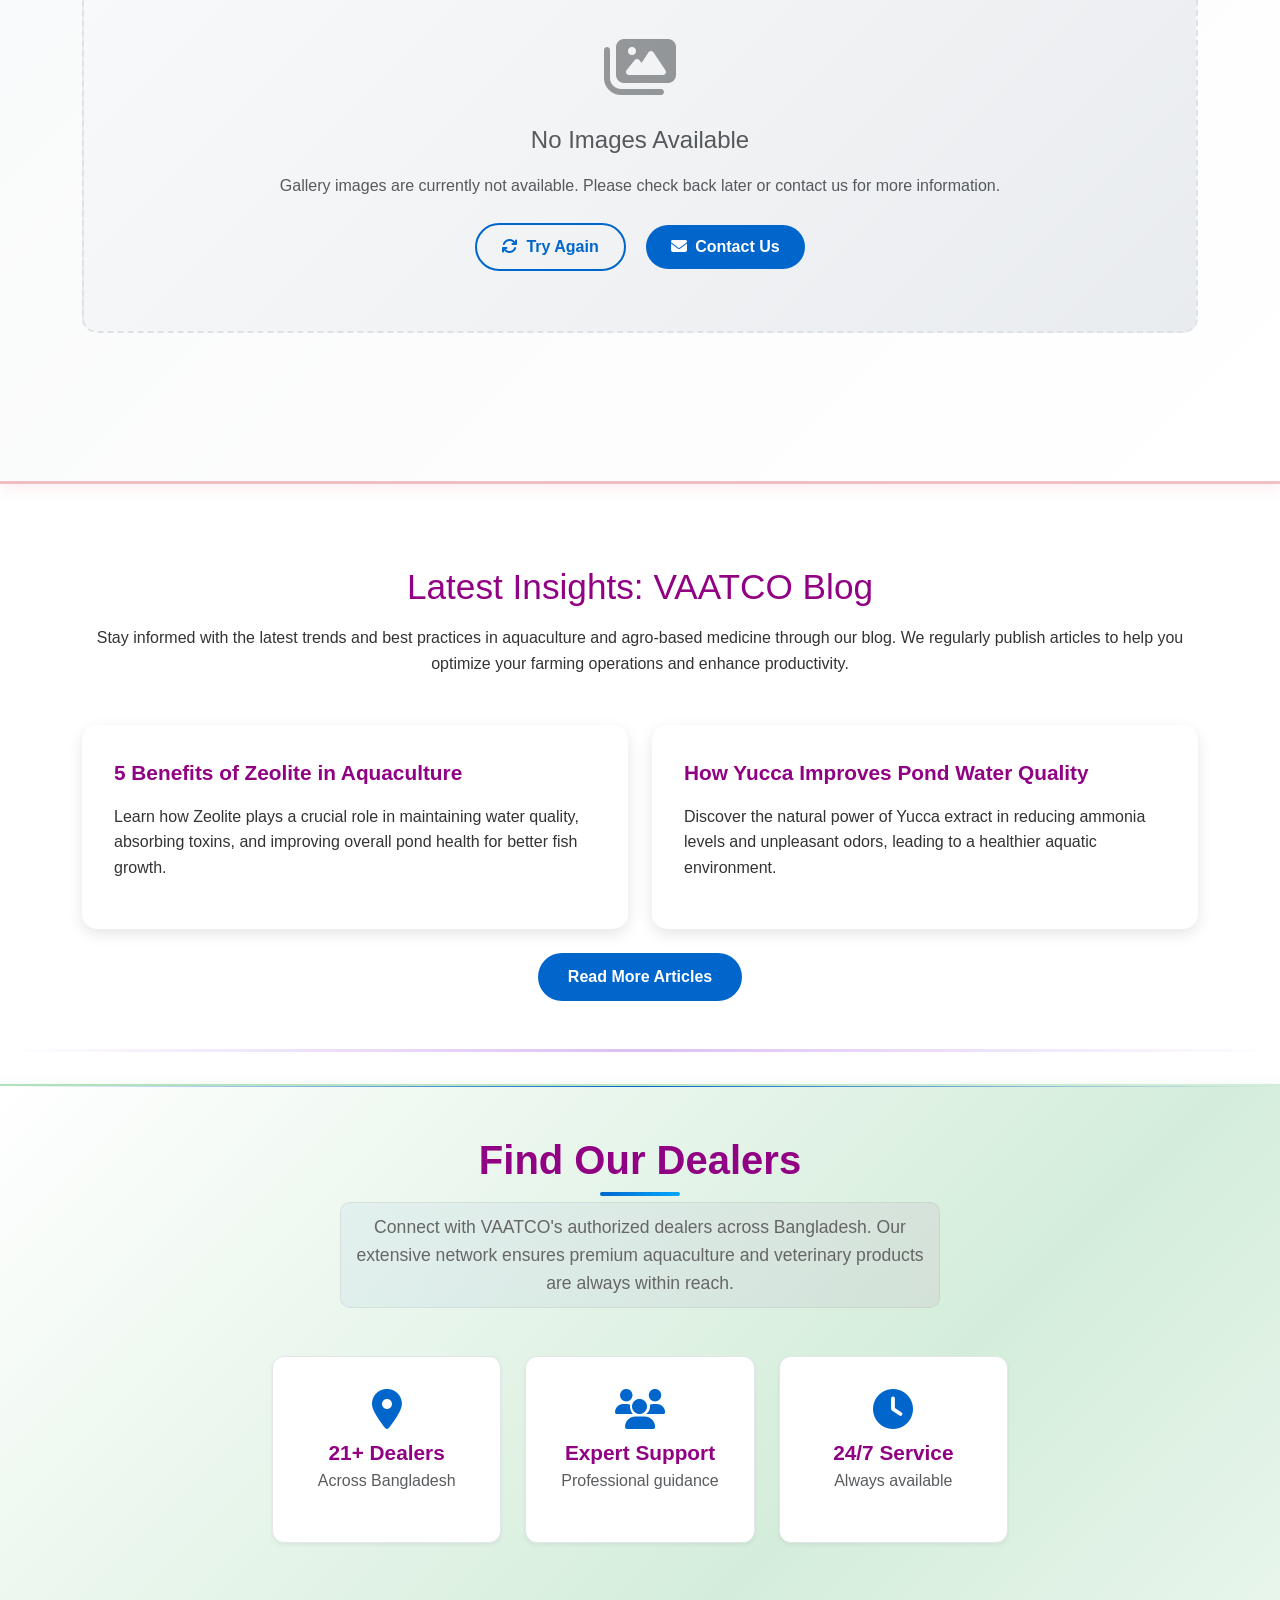
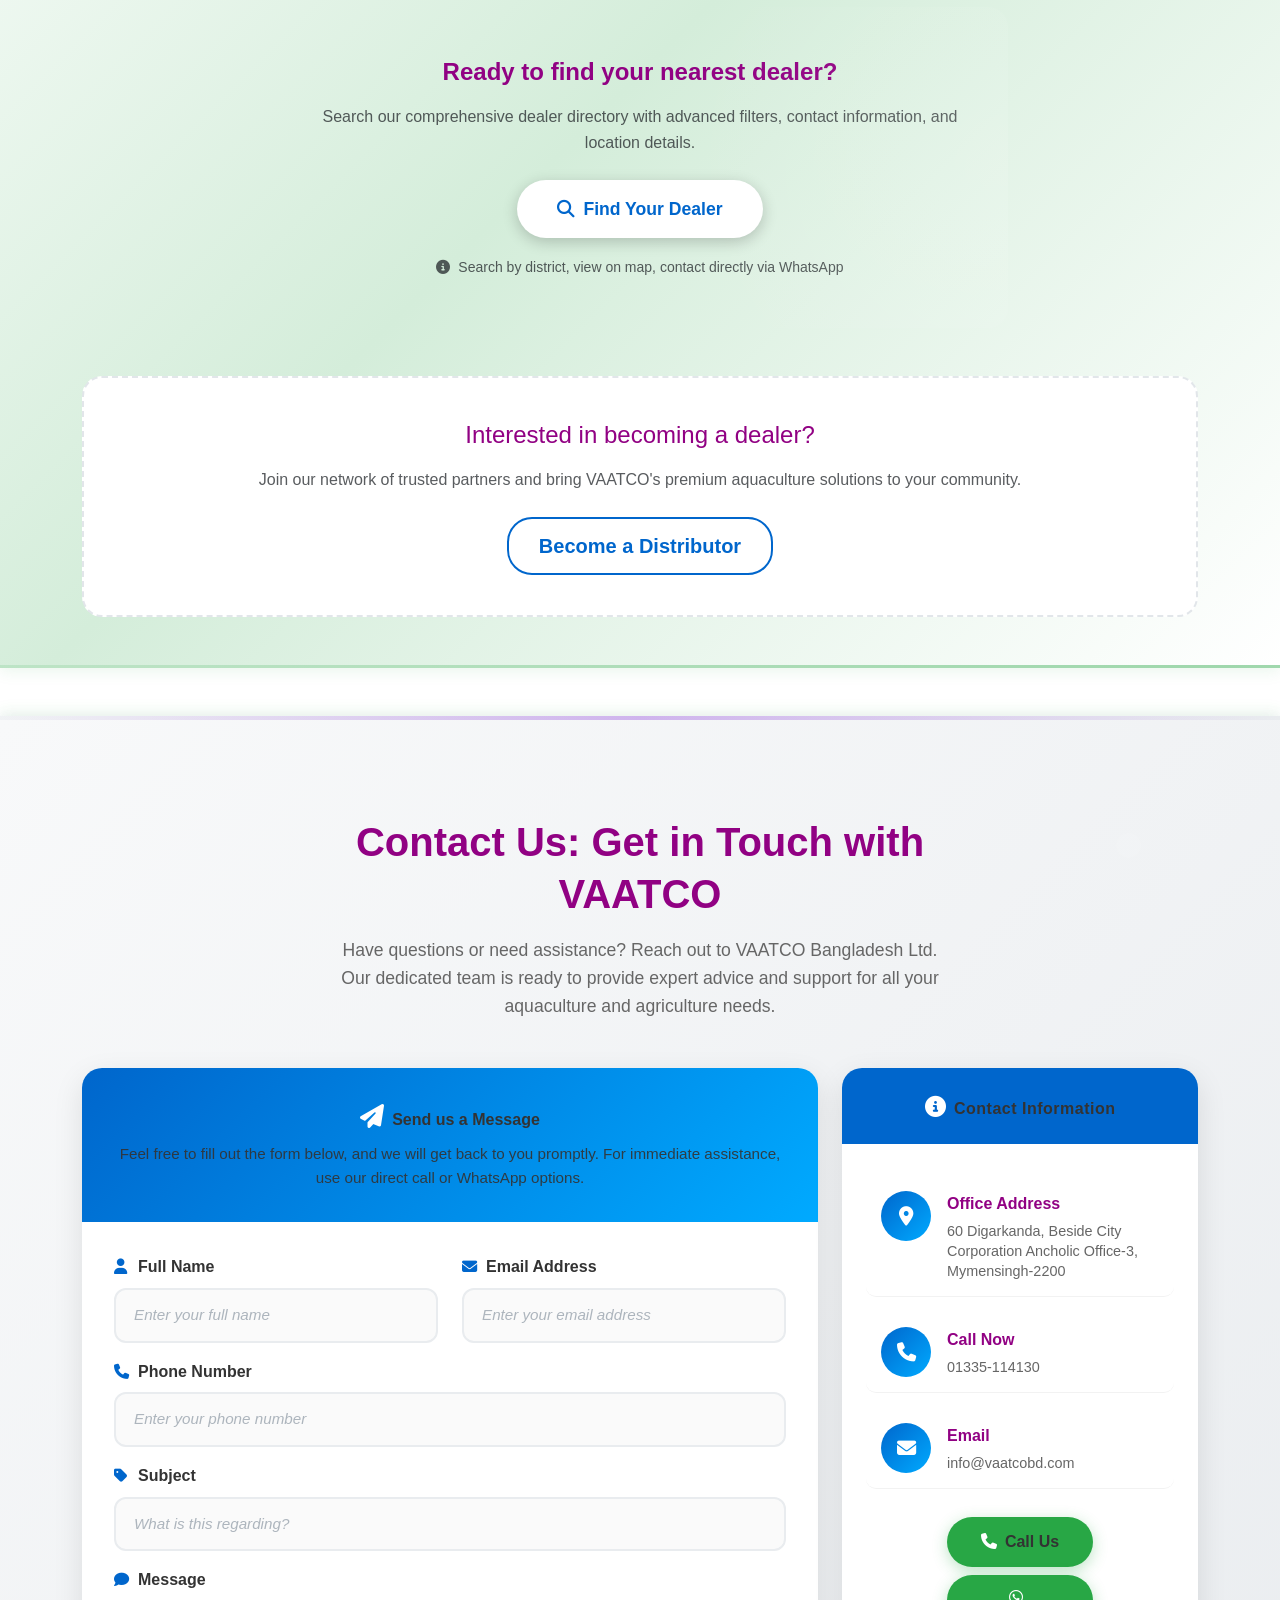
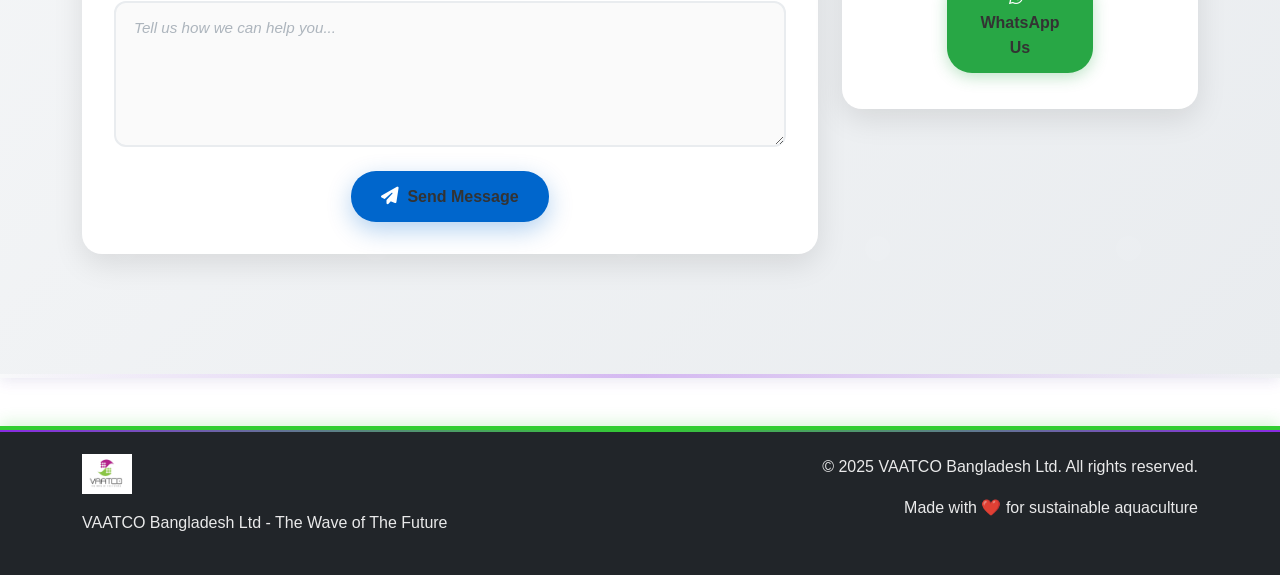
==== commit 41399b0b: "fix: update district name and uncomment management card Update "Nawabganj" to "Chapainawabganj" in d" ====
--- a/index.html
+++ b/index.html
@@ -769,7 +769,7 @@
 
         <div class="row justify-content-center">
           <!-- Md. Salequl Kausar Shameem -->
-          <!-- <div class="col-lg-4 col-md-6 mb-4">
+          <div class="col-lg-4 col-md-6 mb-4">
             <div class="management-card">
               <div class="management-image">
                 <img
@@ -797,7 +797,7 @@
                 </div>
               </div>
             </div>
-          </div> -->
+          </div>
 
           <!-- A.K.M Shahinur Alam Shahin -->
           <div class="col-lg-4 col-md-6 mb-4">
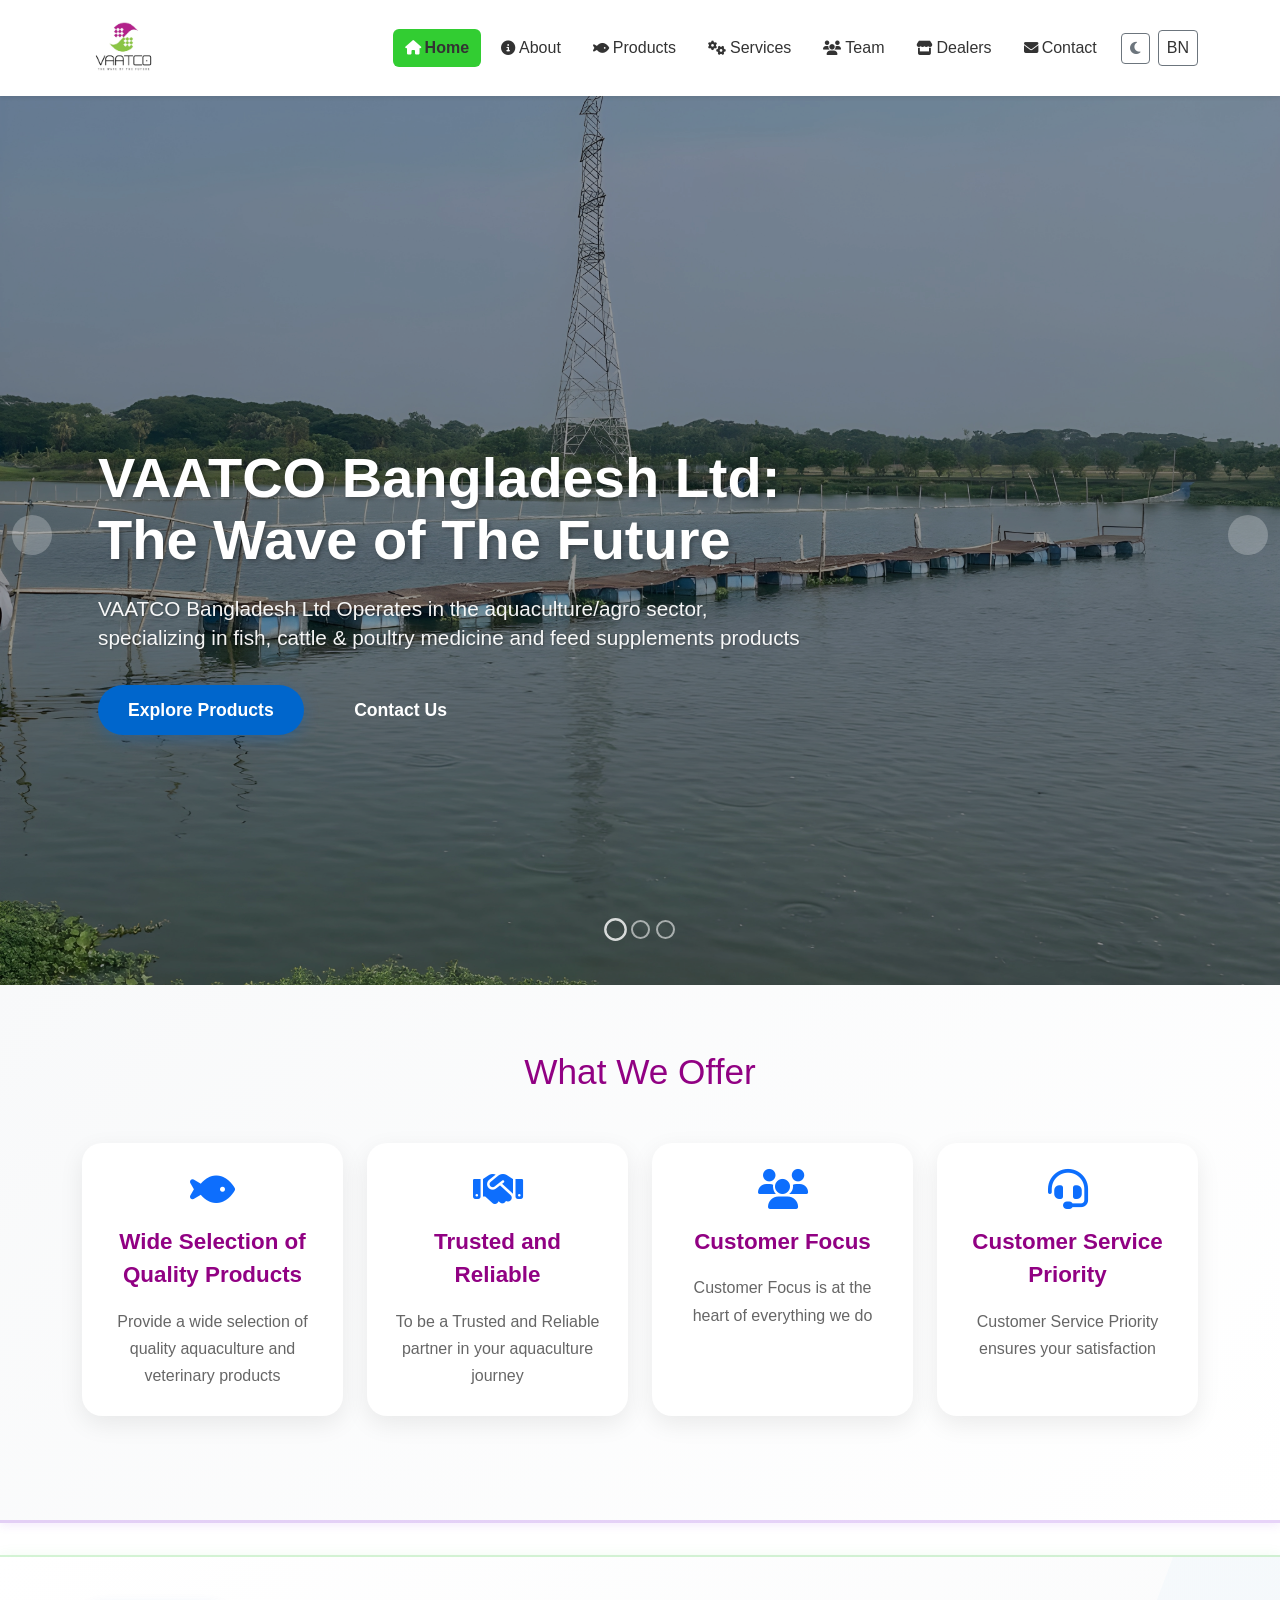
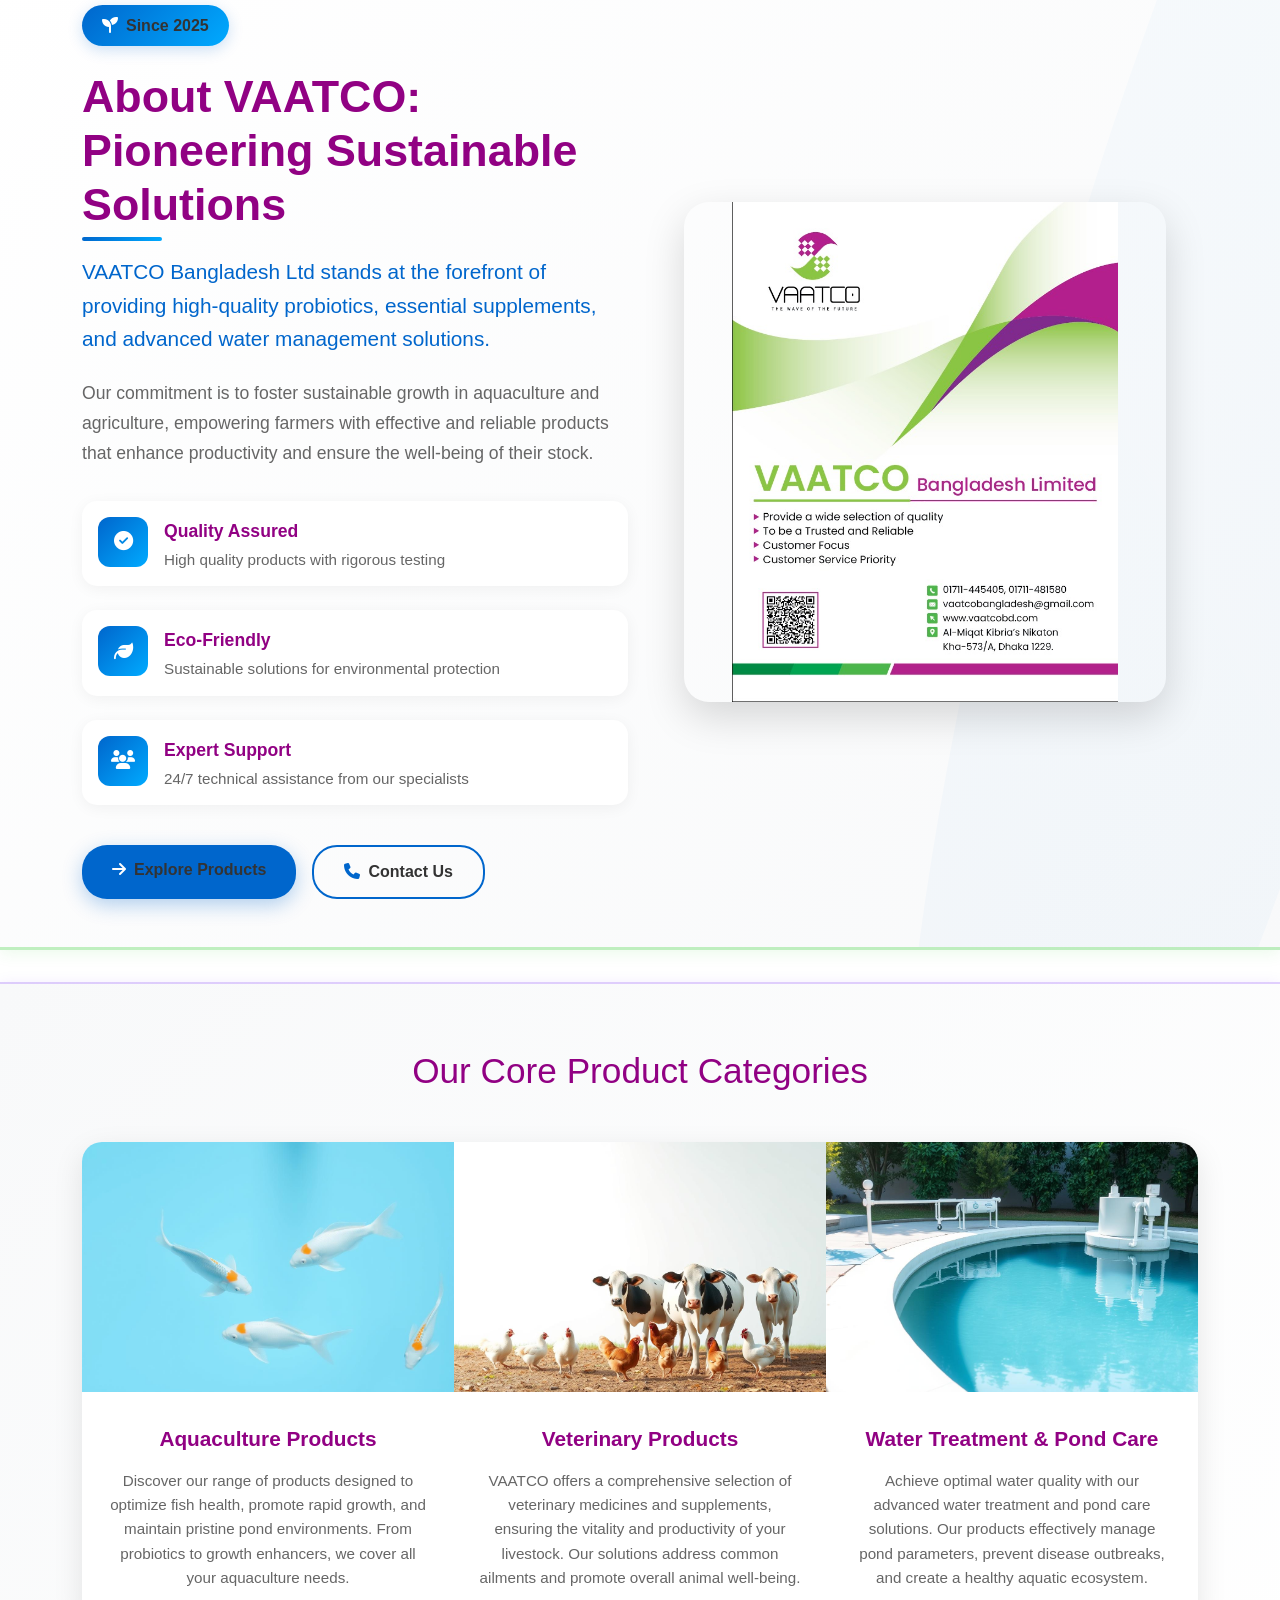
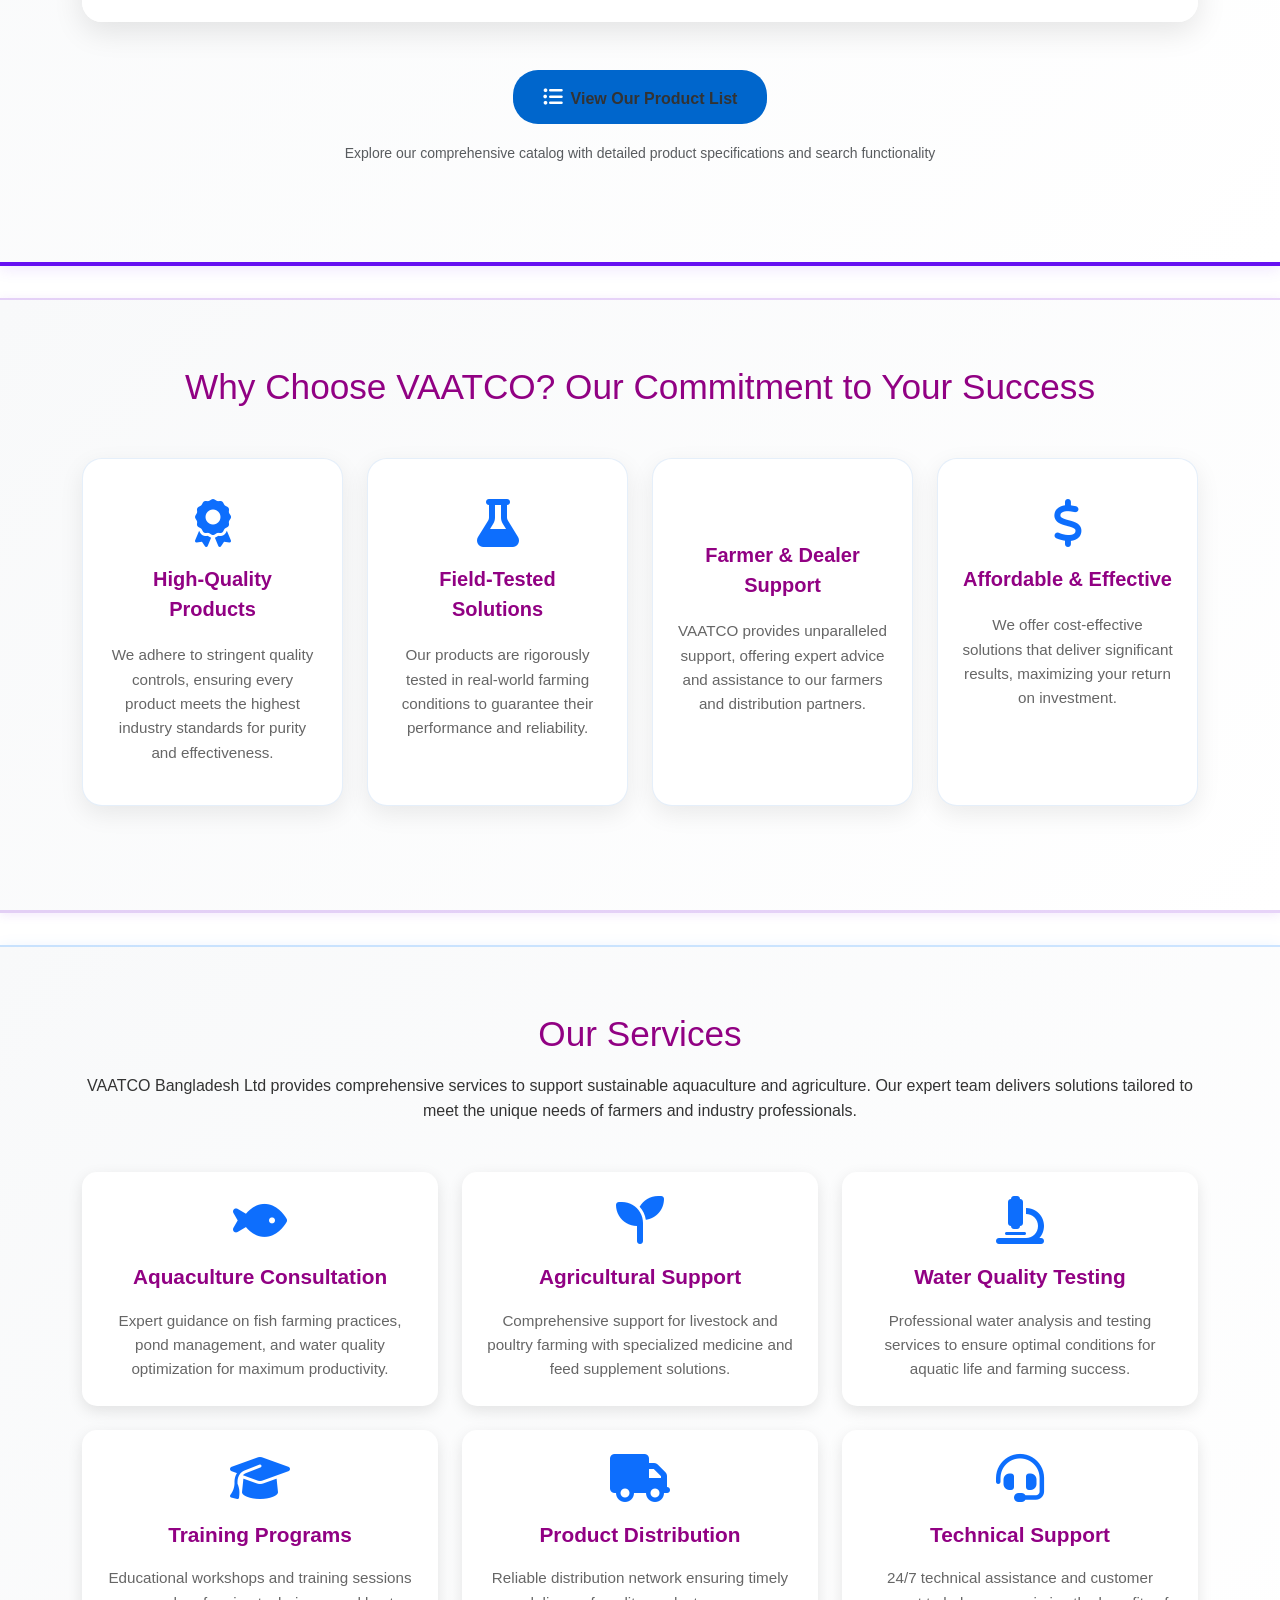
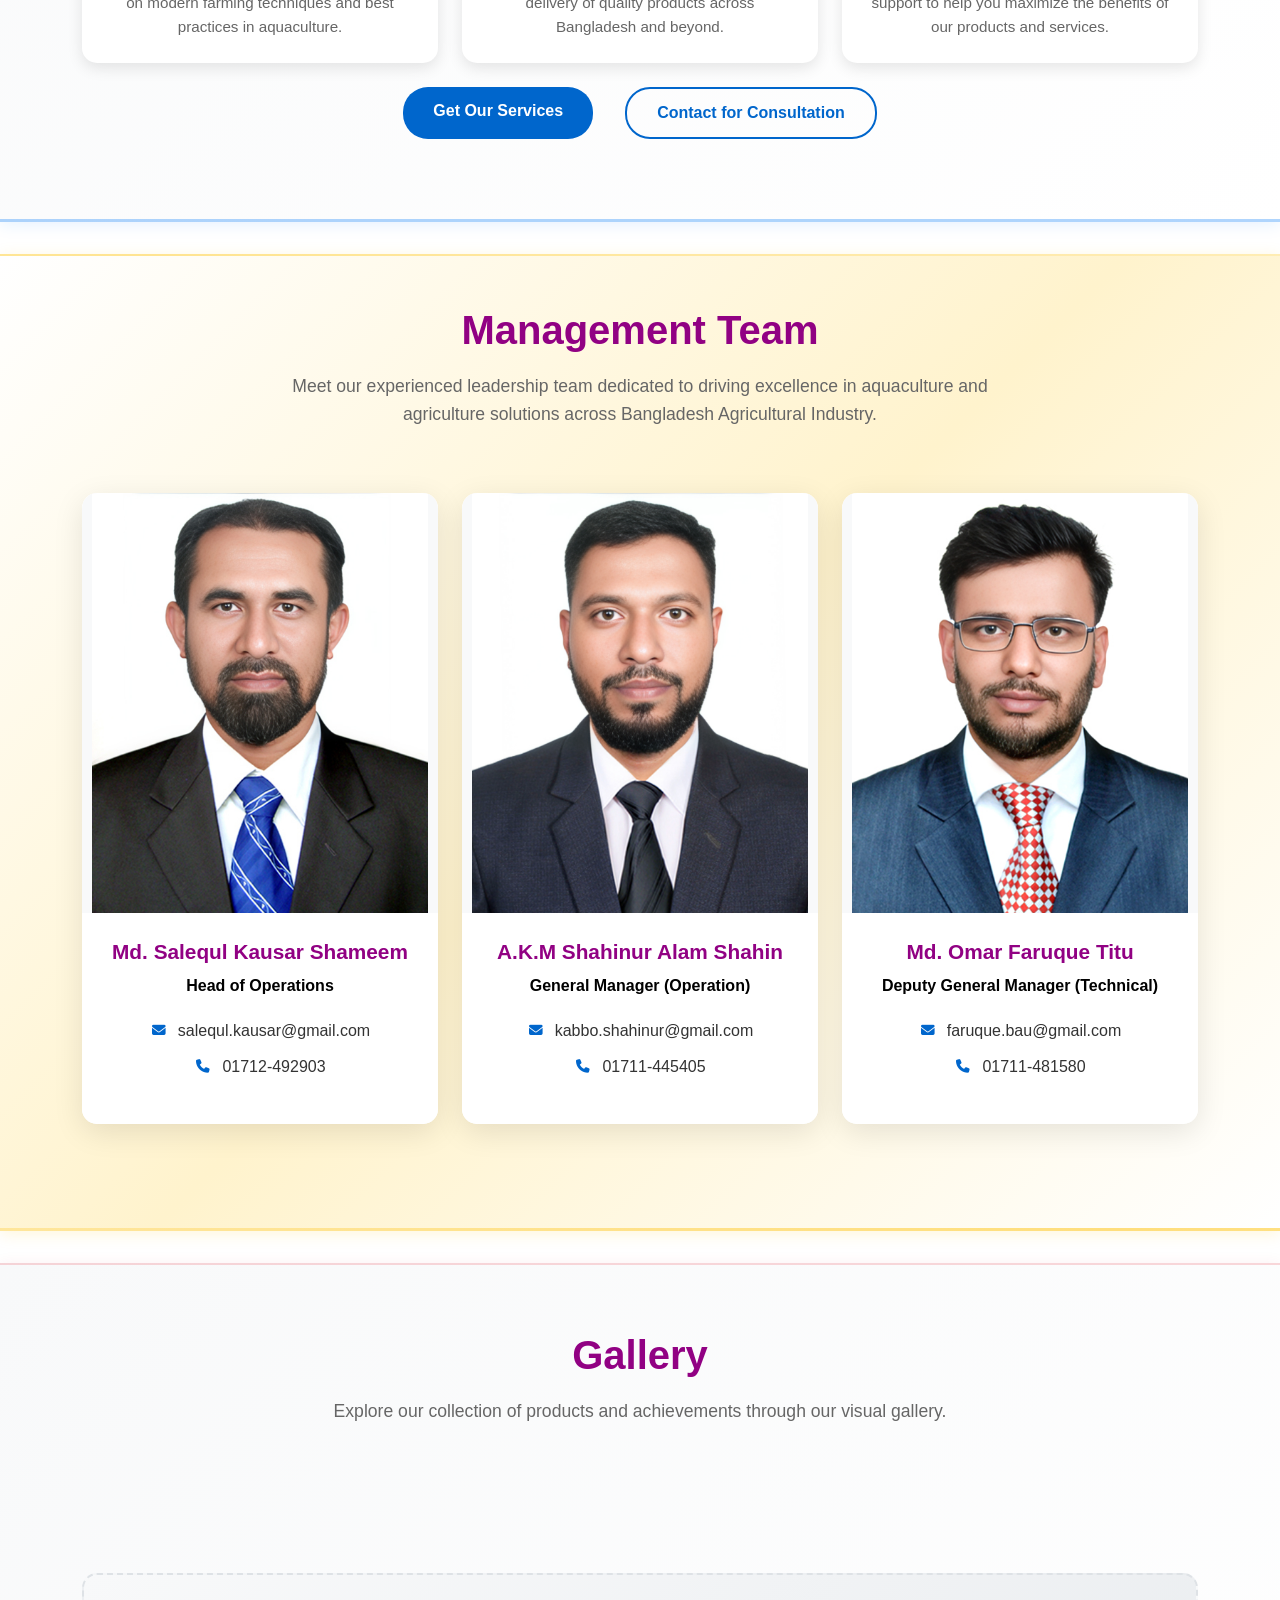
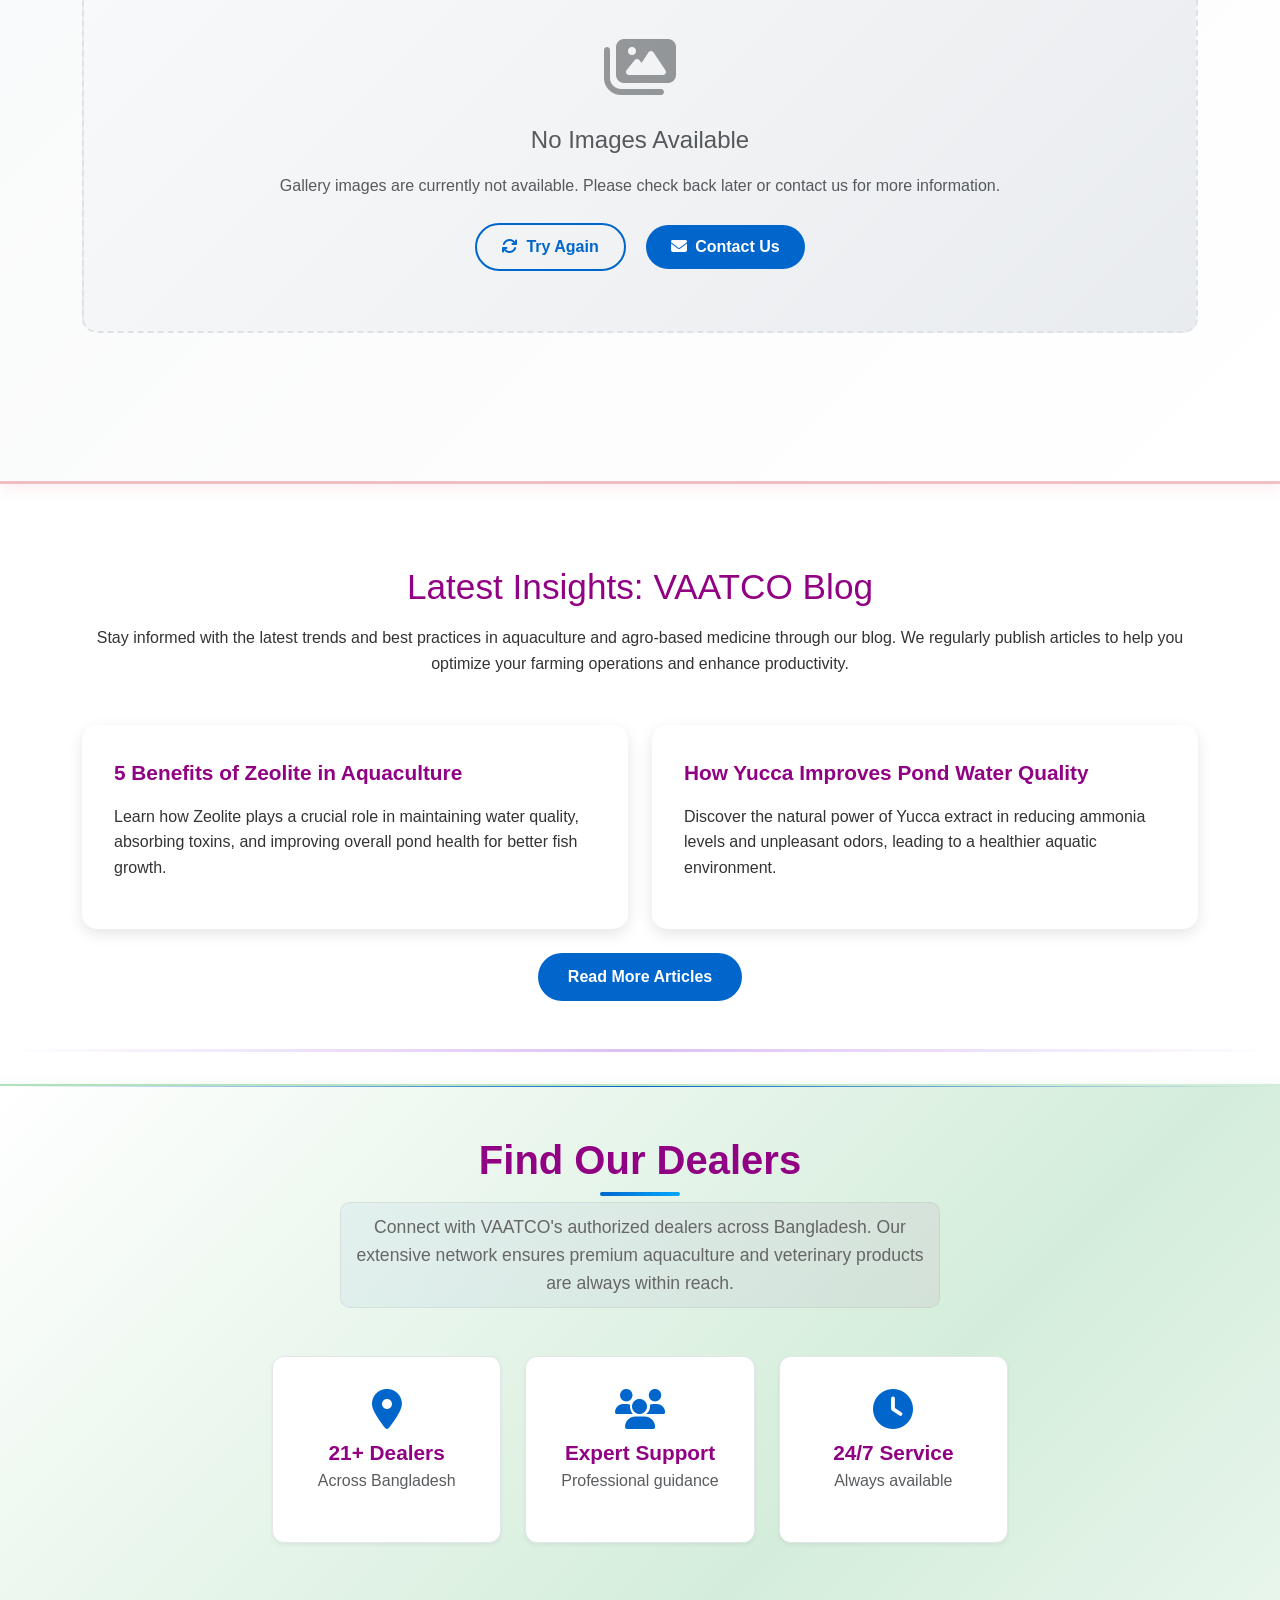
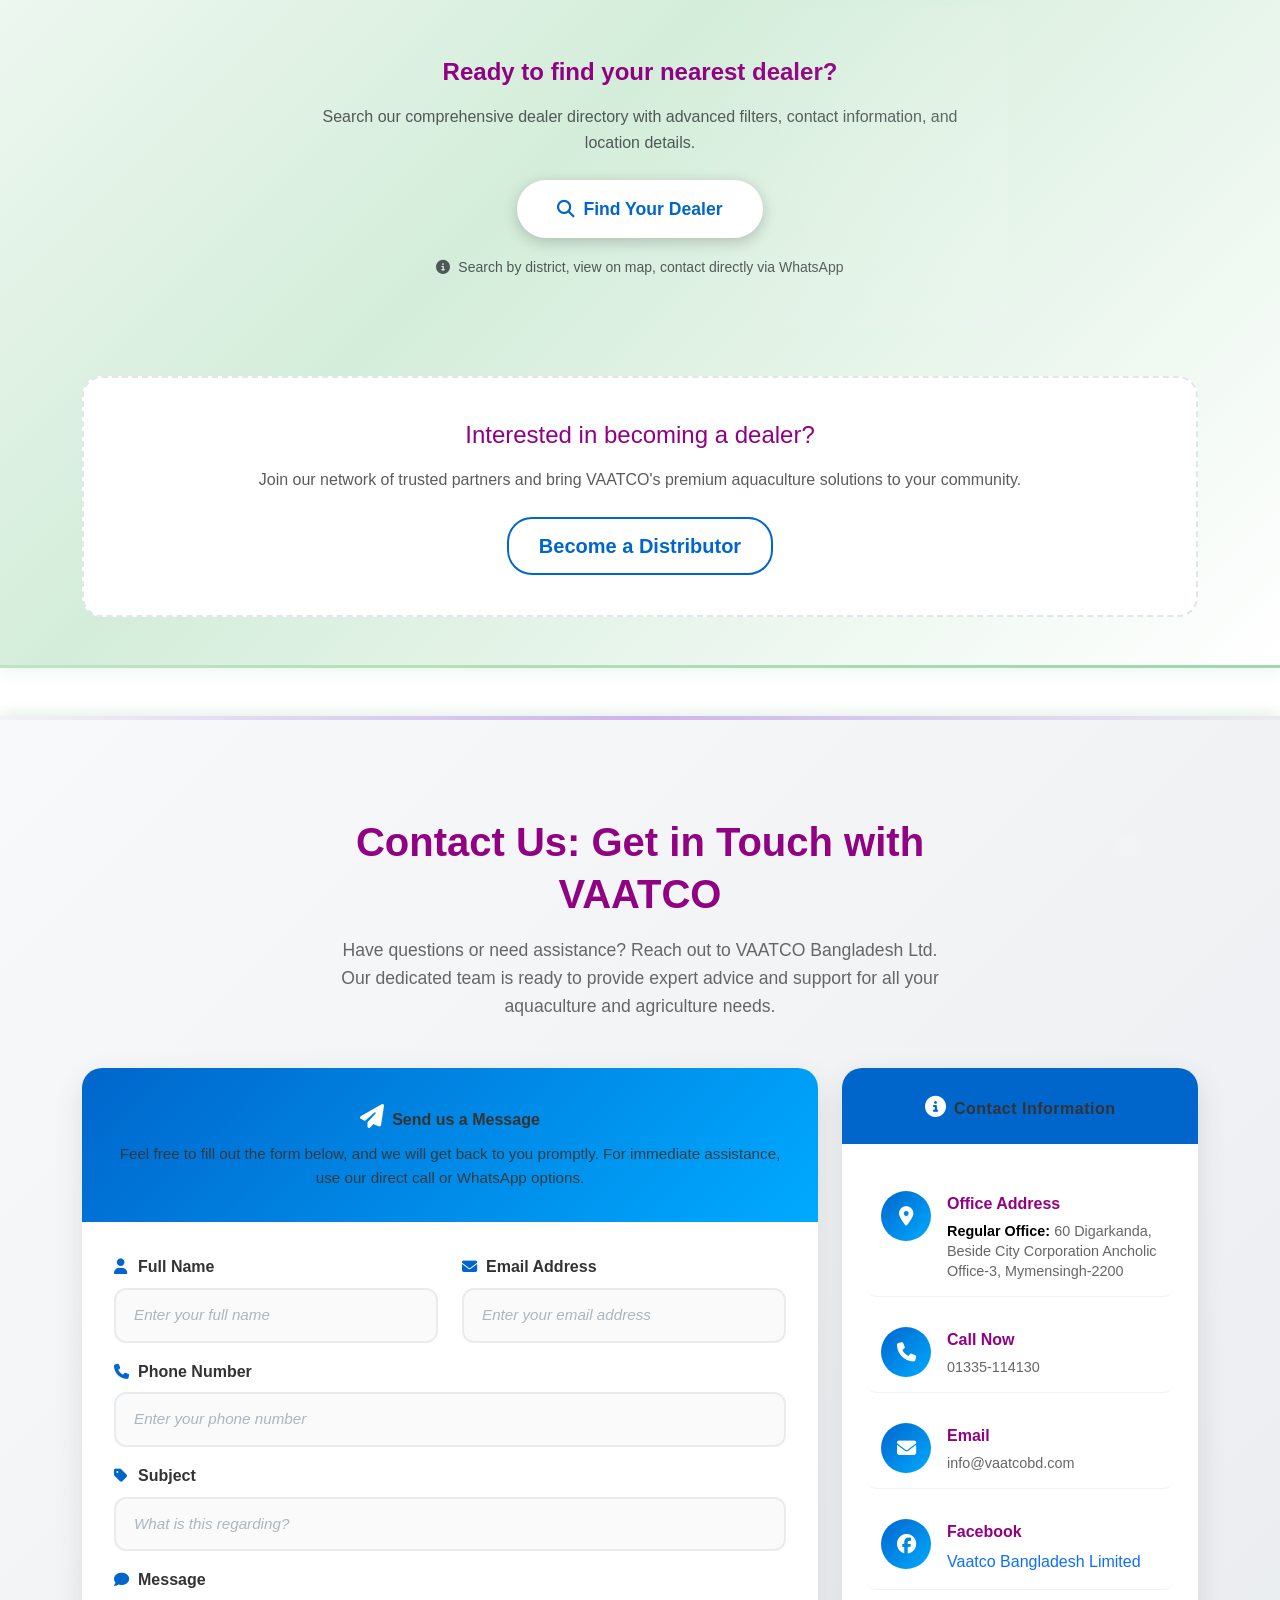
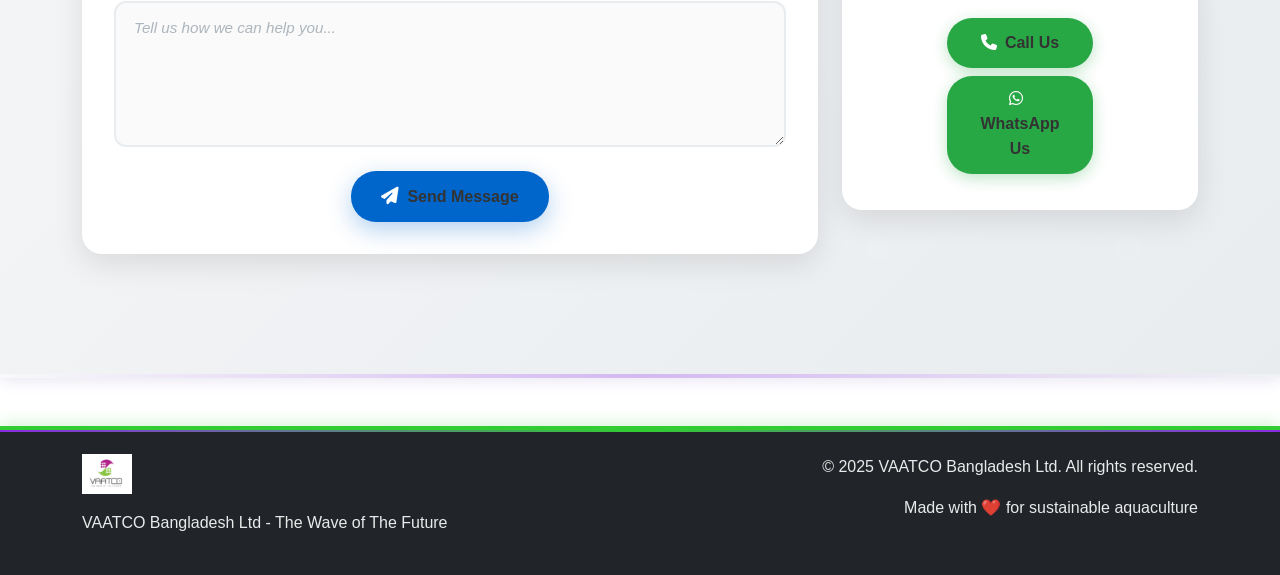
==== commit ef26ec1e: "feat(ui): update contact info and simplify navigation menus - Add Facebook contact link to i" ====
--- a/index.html
+++ b/index.html
@@ -1211,7 +1211,10 @@
                       >Office Address</strong
                     >
                     <p>
-                      60 Digarkanda, Beside City Corporation Ancholic Office-3,
+                      <!-- <b style="color: black !important">Head Office:</b>
+                      Al-Mikat Kibria's Niketon, Dhaka, Bangladesh <br /> -->
+                      <b style="color: black !important">Regular Office:</b> 60
+                      Digarkanda, Beside City Corporation Ancholic Office-3,
                       Mymensingh-2200
                     </p>
                   </div>
@@ -1232,6 +1235,23 @@
                   <div class="contact-details">
                     <strong data-i18n="contact.info.emailLabel">Email</strong>
                     <p>info@vaatcobd.com</p>
+                  </div>
+                  <!-- add Facebook -->
+                </div>
+                <div class="contact-item">
+                  <div class="contact-icon">
+                    <i class="fab fa-facebook"></i>
+                  </div>
+                  <div class="contact-details">
+                    <strong data-i18n="contact.info.whatsappLabel"
+                      >Facebook</strong
+                    >
+                    <a
+                      style="text-decoration: none"
+                      href="https://www.facebook.com/profile.php?id=61581060177728"
+                      target="_blank"
+                      >Vaatco Bangladesh Limited
+                    </a>
                   </div>
                 </div>
                 <div class="contact-buttons">
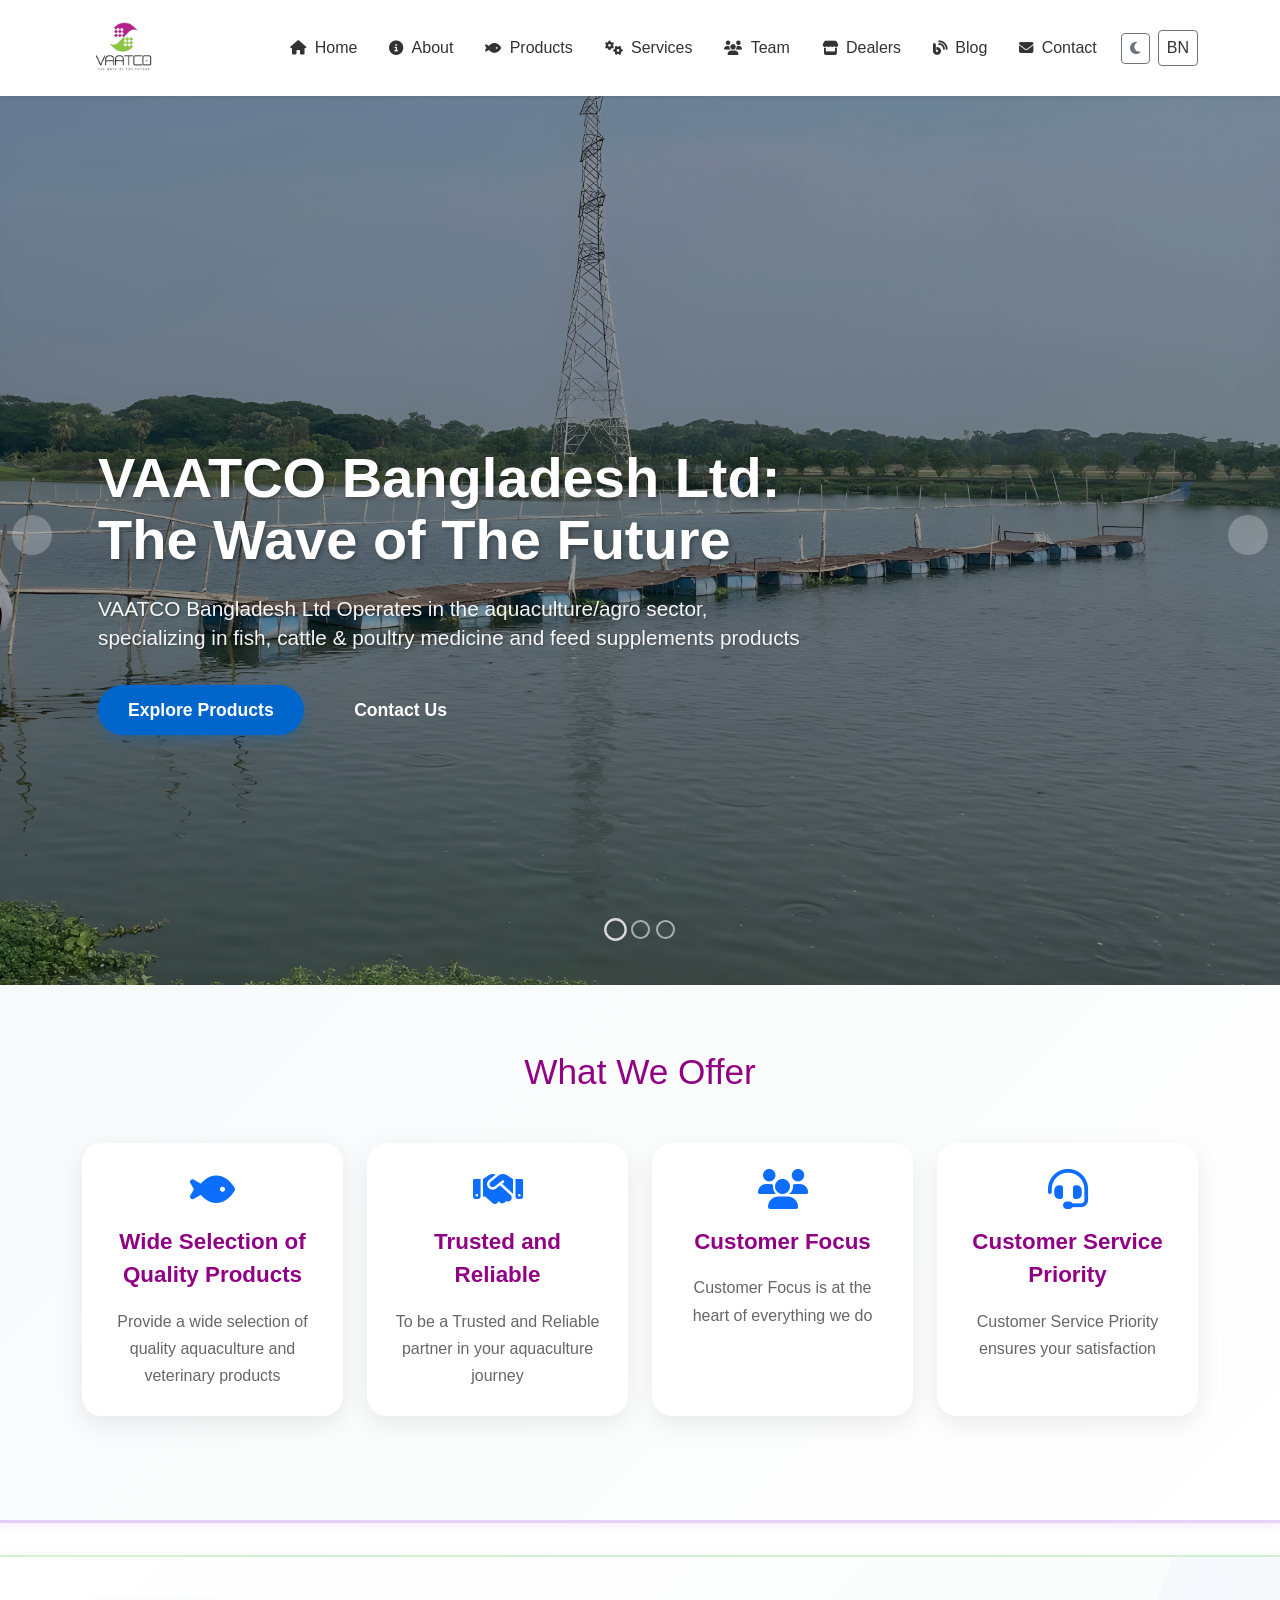
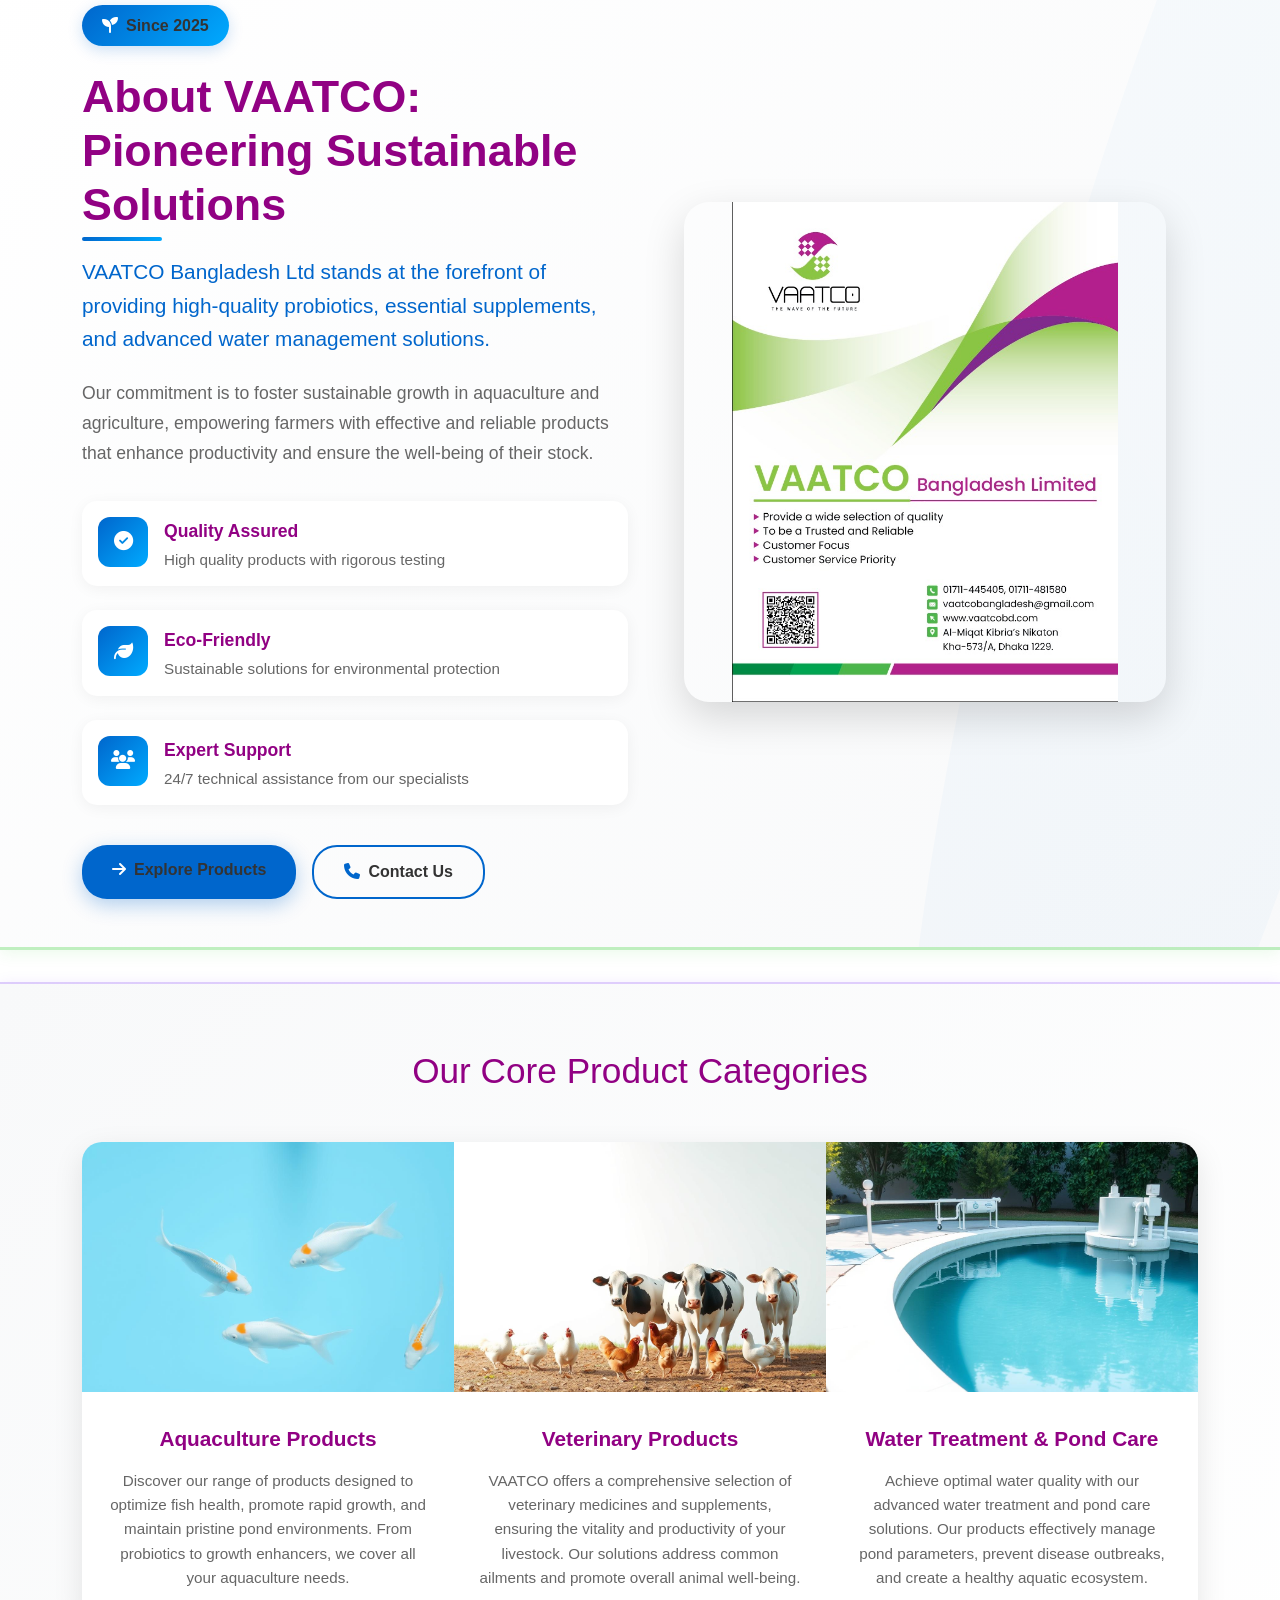
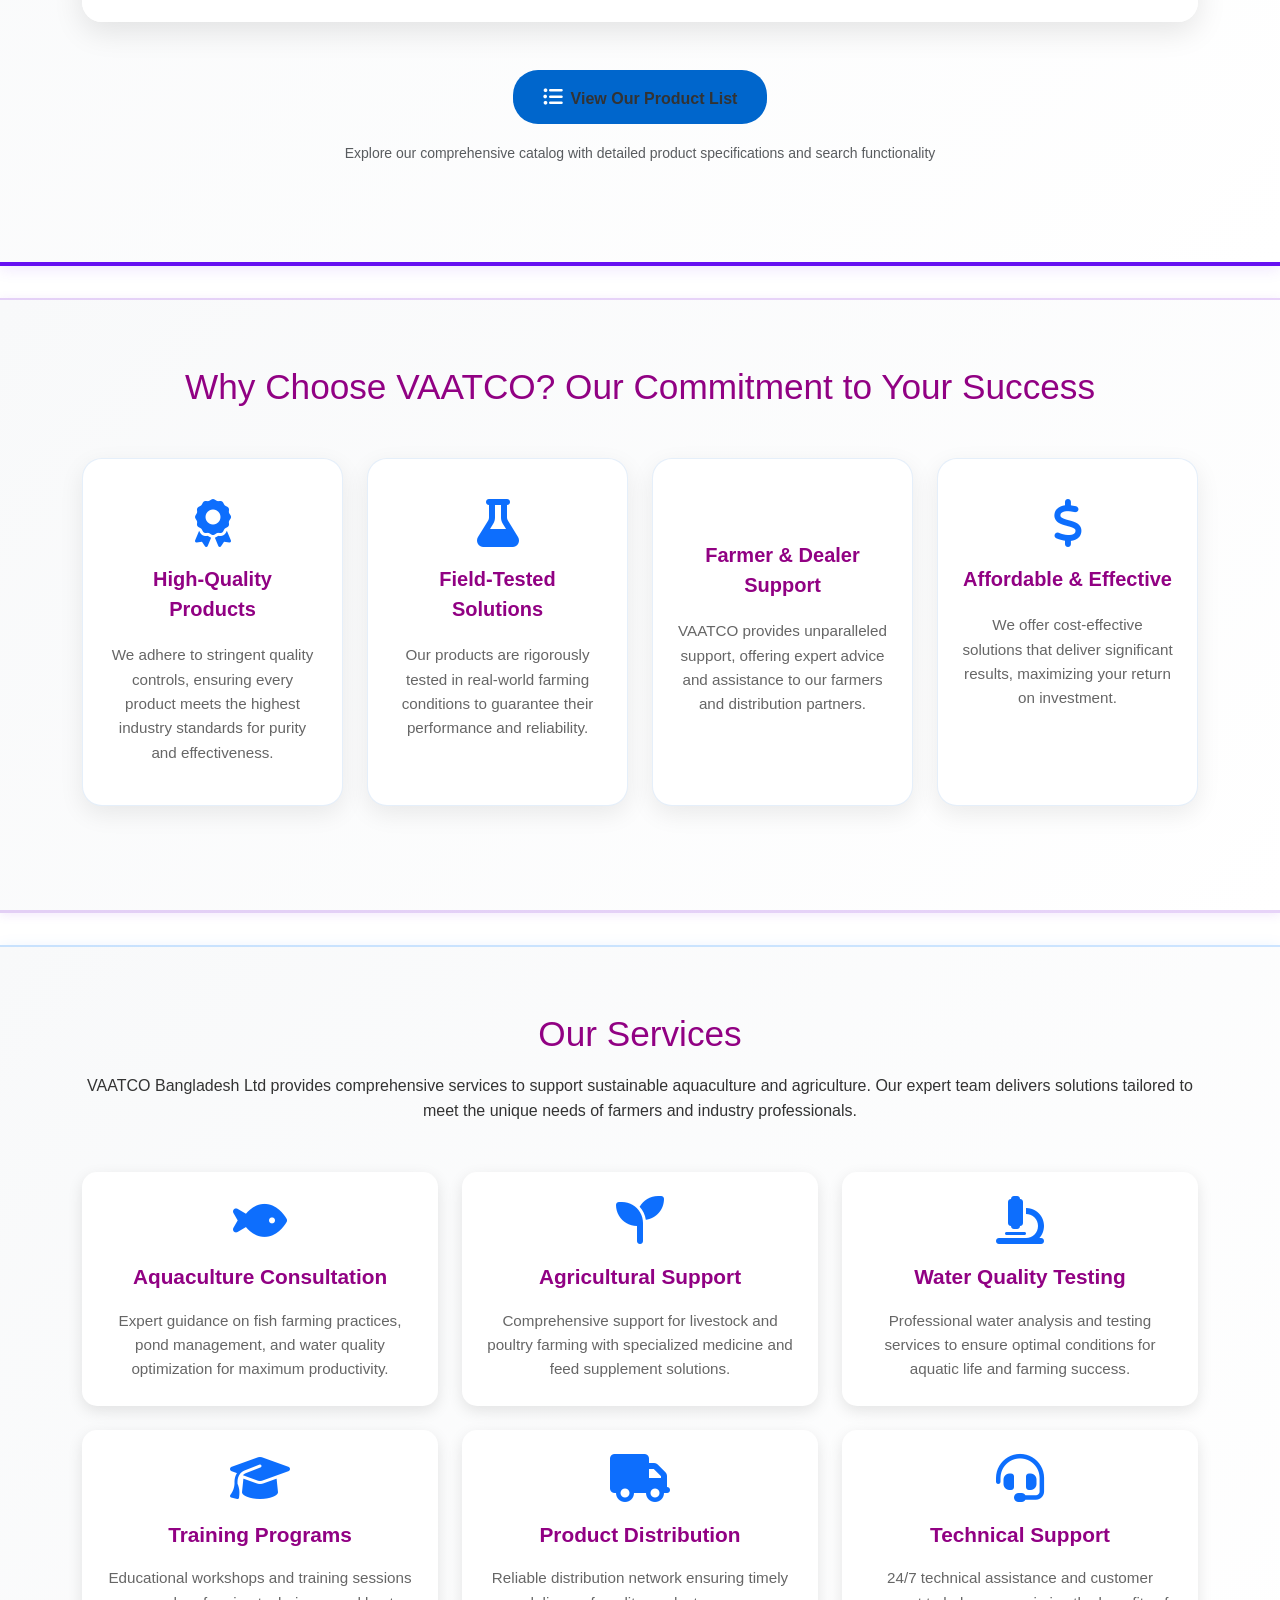
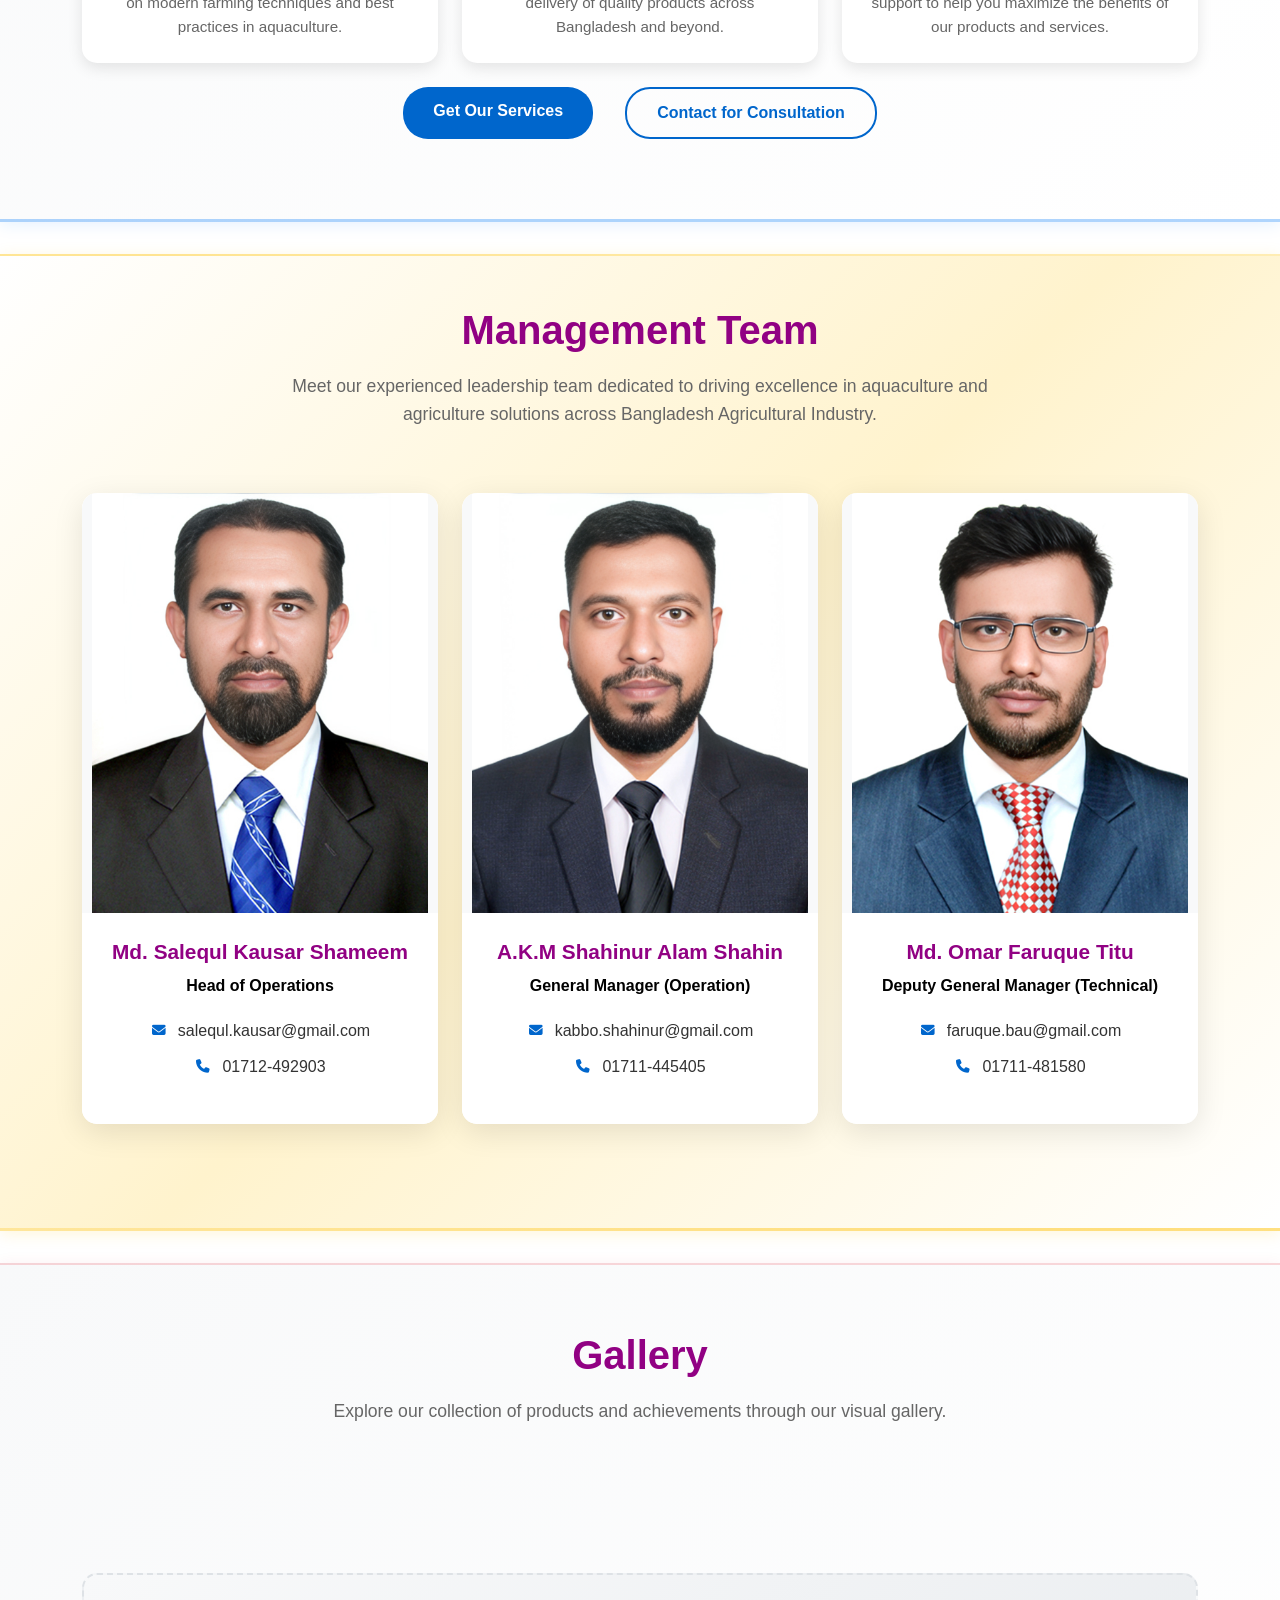
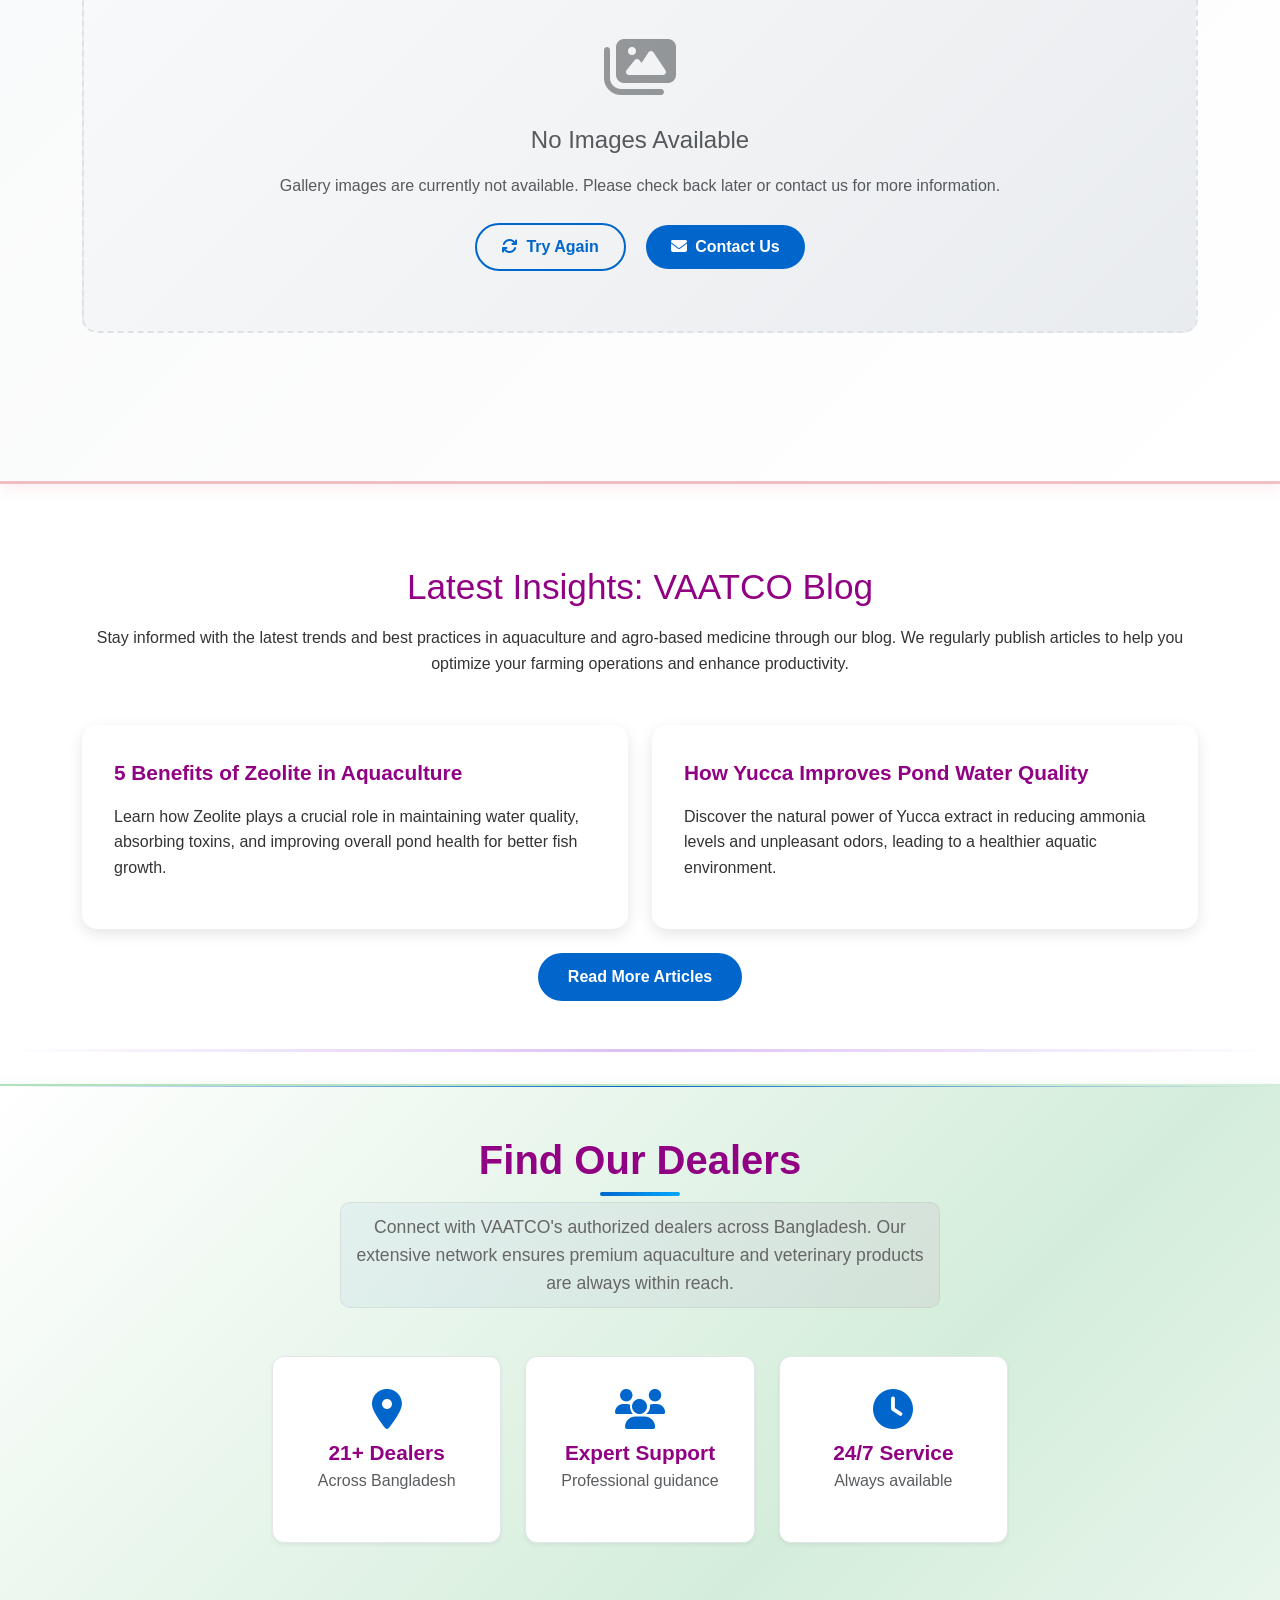
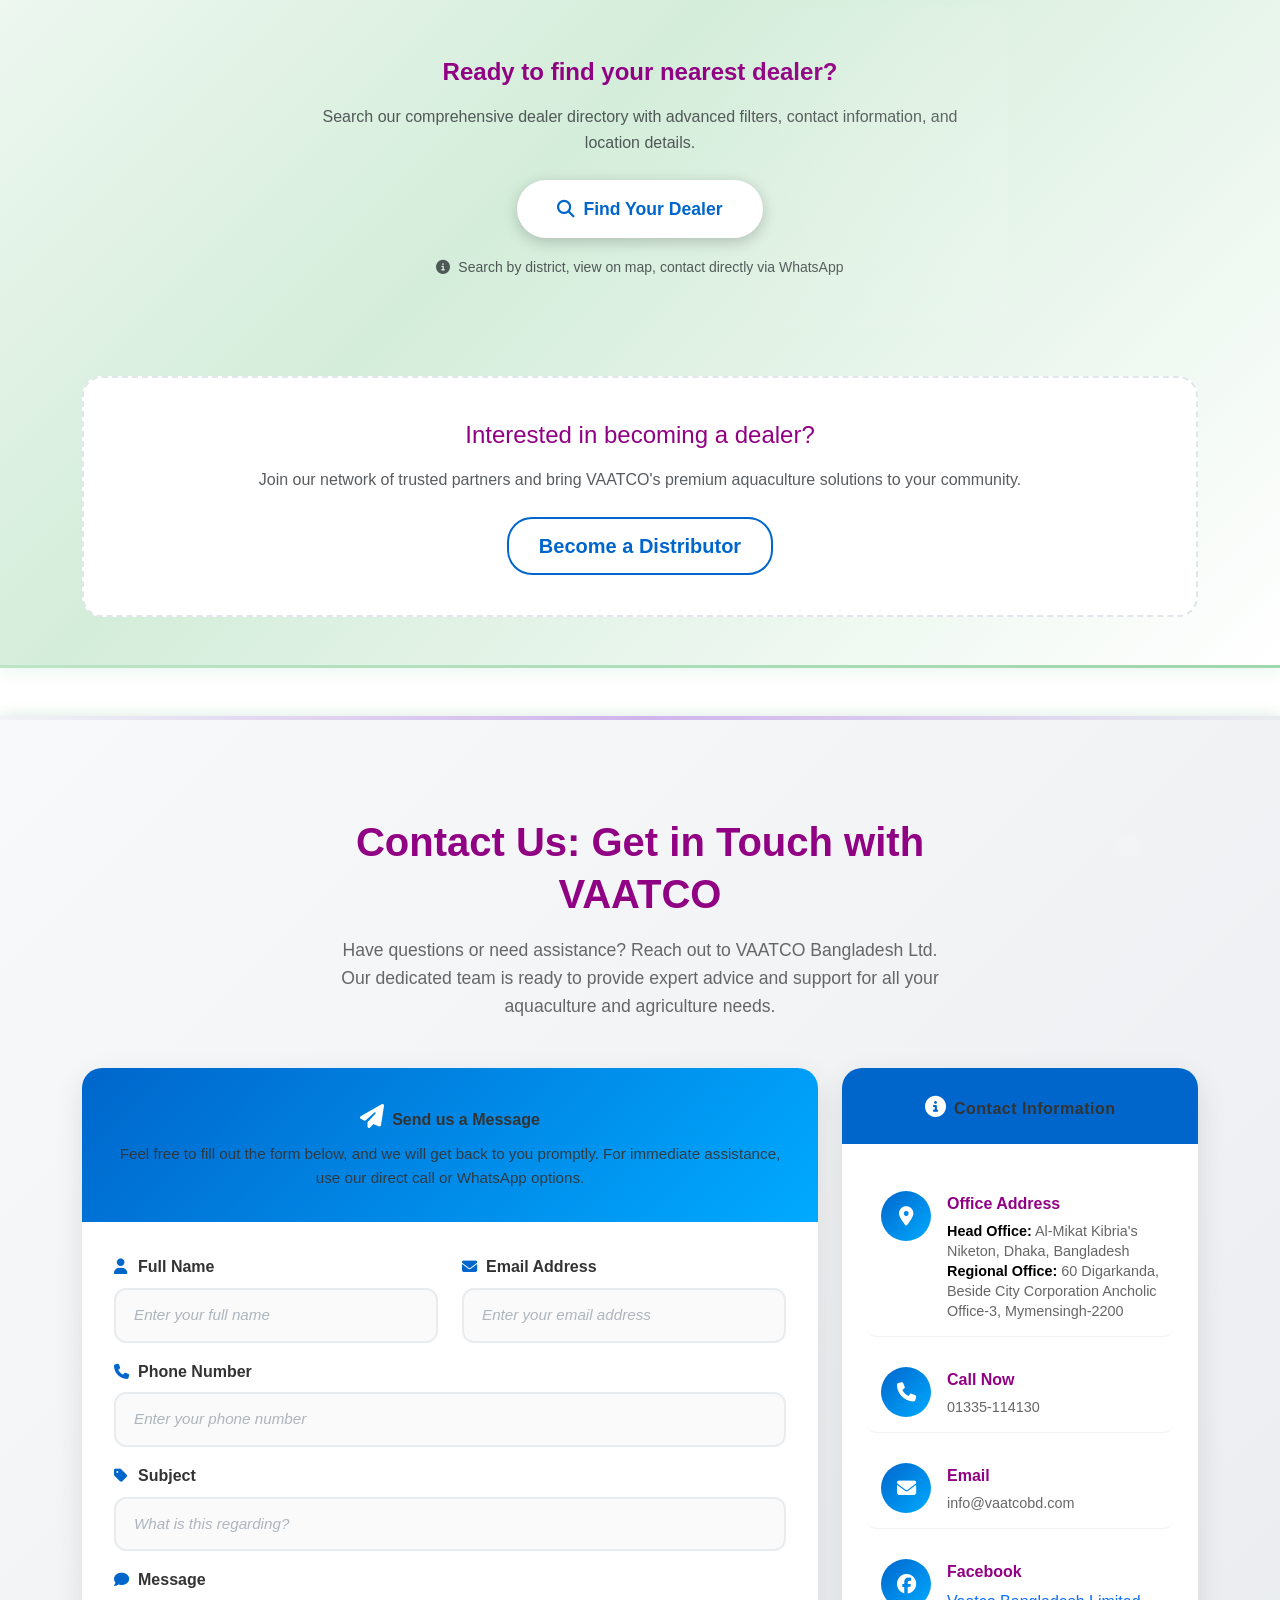
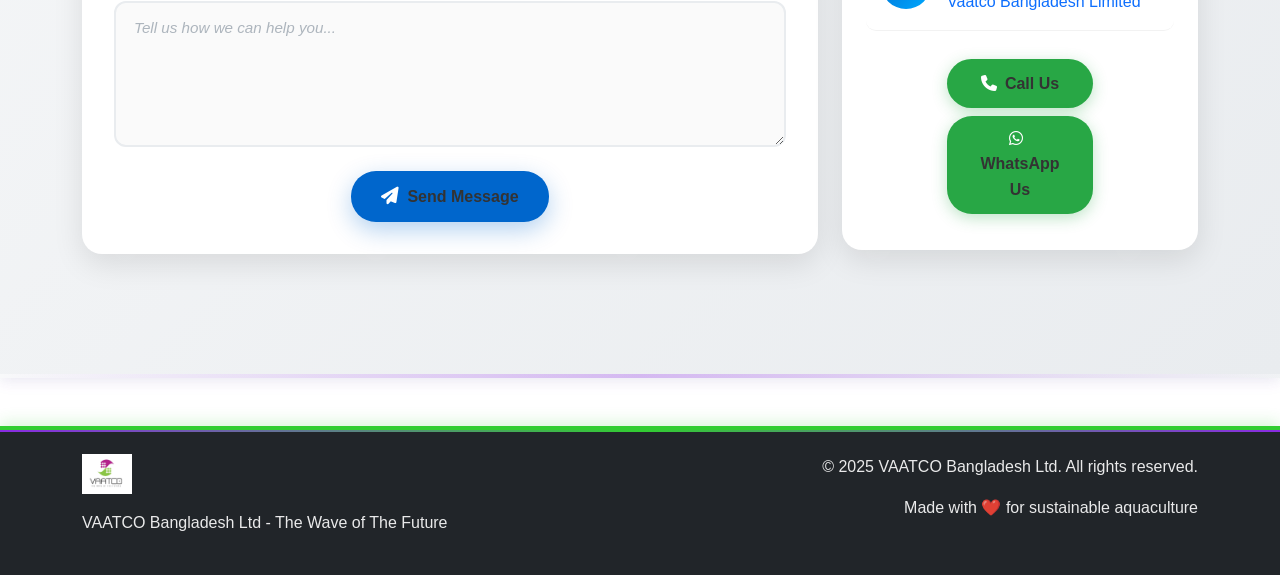
==== commit bd73cb1d: "feat(blog): add blog feature with detail pages and navigation updates - Implement blog listing and d" ====
--- a/index.html
+++ b/index.html
@@ -27,7 +27,7 @@
     <!-- Navigation -->
     <nav class="navbar navbar-expand-lg navbar-light shadow-sm fixed-top">
       <div class="container">
-        <a class="navbar-brand" href="#home">
+        <a class="navbar-brand" href="index.html">
           <img src="vaatco_logo.jpeg" alt="VAATCO Logo" height="45" />
         </a>
         <button
@@ -62,46 +62,51 @@
         <div class="collapse navbar-collapse" id="navbarNav">
           <ul class="navbar-nav ms-auto">
             <li class="nav-item">
-              <a class="nav-link active" href="#home">
-                <i class="fas fa-home me-1"></i
-                ><span data-i18n="nav.home">Home</span>
+              <a class="external-nav-link" href="index.html">
+                <i class="fas fa-home me-1"></i>
+                <span data-i18n="nav.home">Home</span>
               </a>
             </li>
             <li class="nav-item">
-              <a class="nav-link" href="#about">
-                <i class="fas fa-info-circle me-1"></i
-                ><span data-i18n="nav.about">About</span>
+              <a class="external-nav-link" href="index.html#about">
+                <i class="fas fa-info-circle me-1"></i>
+                <span data-i18n="nav.about">About</span>
               </a>
             </li>
             <li class="nav-item">
-              <a class="external-nav-link" href="./product-list.html">
-                <i class="fas fa-fish me-1"></i
-                ><span data-i18n="nav.products">Products</span>
-              </a>
-            </li>
-
-            <li class="nav-item">
-              <a class="nav-link" href="#services">
-                <i class="fas fa-cogs me-1"></i
-                ><span data-i18n="nav.services">Services</span>
+              <a class="external-nav-link" href="product-list.html">
+                <i class="fas fa-fish me-1"></i>
+                <span data-i18n="nav.products">Products</span>
               </a>
             </li>
             <li class="nav-item">
-              <a class="nav-link" href="#management">
-                <i class="fas fa-users me-1"></i
-                ><span data-i18n="nav.team">Team</span>
+              <a class="external-nav-link" href="index.html#services">
+                <i class="fas fa-cogs me-1"></i>
+                <span data-i18n="nav.services">Services</span>
+              </a>
+            </li>
+            <li class="nav-item">
+              <a class="external-nav-link" href="index.html#management">
+                <i class="fas fa-users me-1"></i>
+                <span data-i18n="nav.team">Team</span>
               </a>
             </li>
             <li class="nav-item">
               <a class="external-nav-link" href="dealers.html">
-                <i class="fas fa-store me-1"></i
-                ><span data-i18n="nav.dealers">Dealers</span>
+                <i class="fas fa-store me-1"></i>
+                <span data-i18n="nav.dealers">Dealers</span>
               </a>
             </li>
             <li class="nav-item">
-              <a class="nav-link" href="#contact">
-                <i class="fas fa-envelope me-1"></i
-                ><span data-i18n="nav.contact">Contact</span>
+              <a class="external-nav-link active" href="blog.html">
+                <i class="fas fa-blog me-1"></i>
+                <span data-i18n="nav.blog">Blog</span>
+              </a>
+            </li>
+            <li class="nav-item">
+              <a class="external-nav-link" href="index.html#contact">
+                <i class="fas fa-envelope me-1"></i>
+                <span data-i18n="nav.contact">Contact</span>
               </a>
             </li>
           </ul>
@@ -1211,9 +1216,9 @@
                       >Office Address</strong
                     >
                     <p>
-                      <!-- <b style="color: black !important">Head Office:</b>
-                      Al-Mikat Kibria's Niketon, Dhaka, Bangladesh <br /> -->
-                      <b style="color: black !important">Regular Office:</b> 60
+                      <b style="color: black !important">Head Office:</b>
+                      Al-Mikat Kibria's Niketon, Dhaka, Bangladesh <br />
+                      <b style="color: black !important">Regional Office:</b> 60
                       Digarkanda, Beside City Corporation Ancholic Office-3,
                       Mymensingh-2200
                     </p>
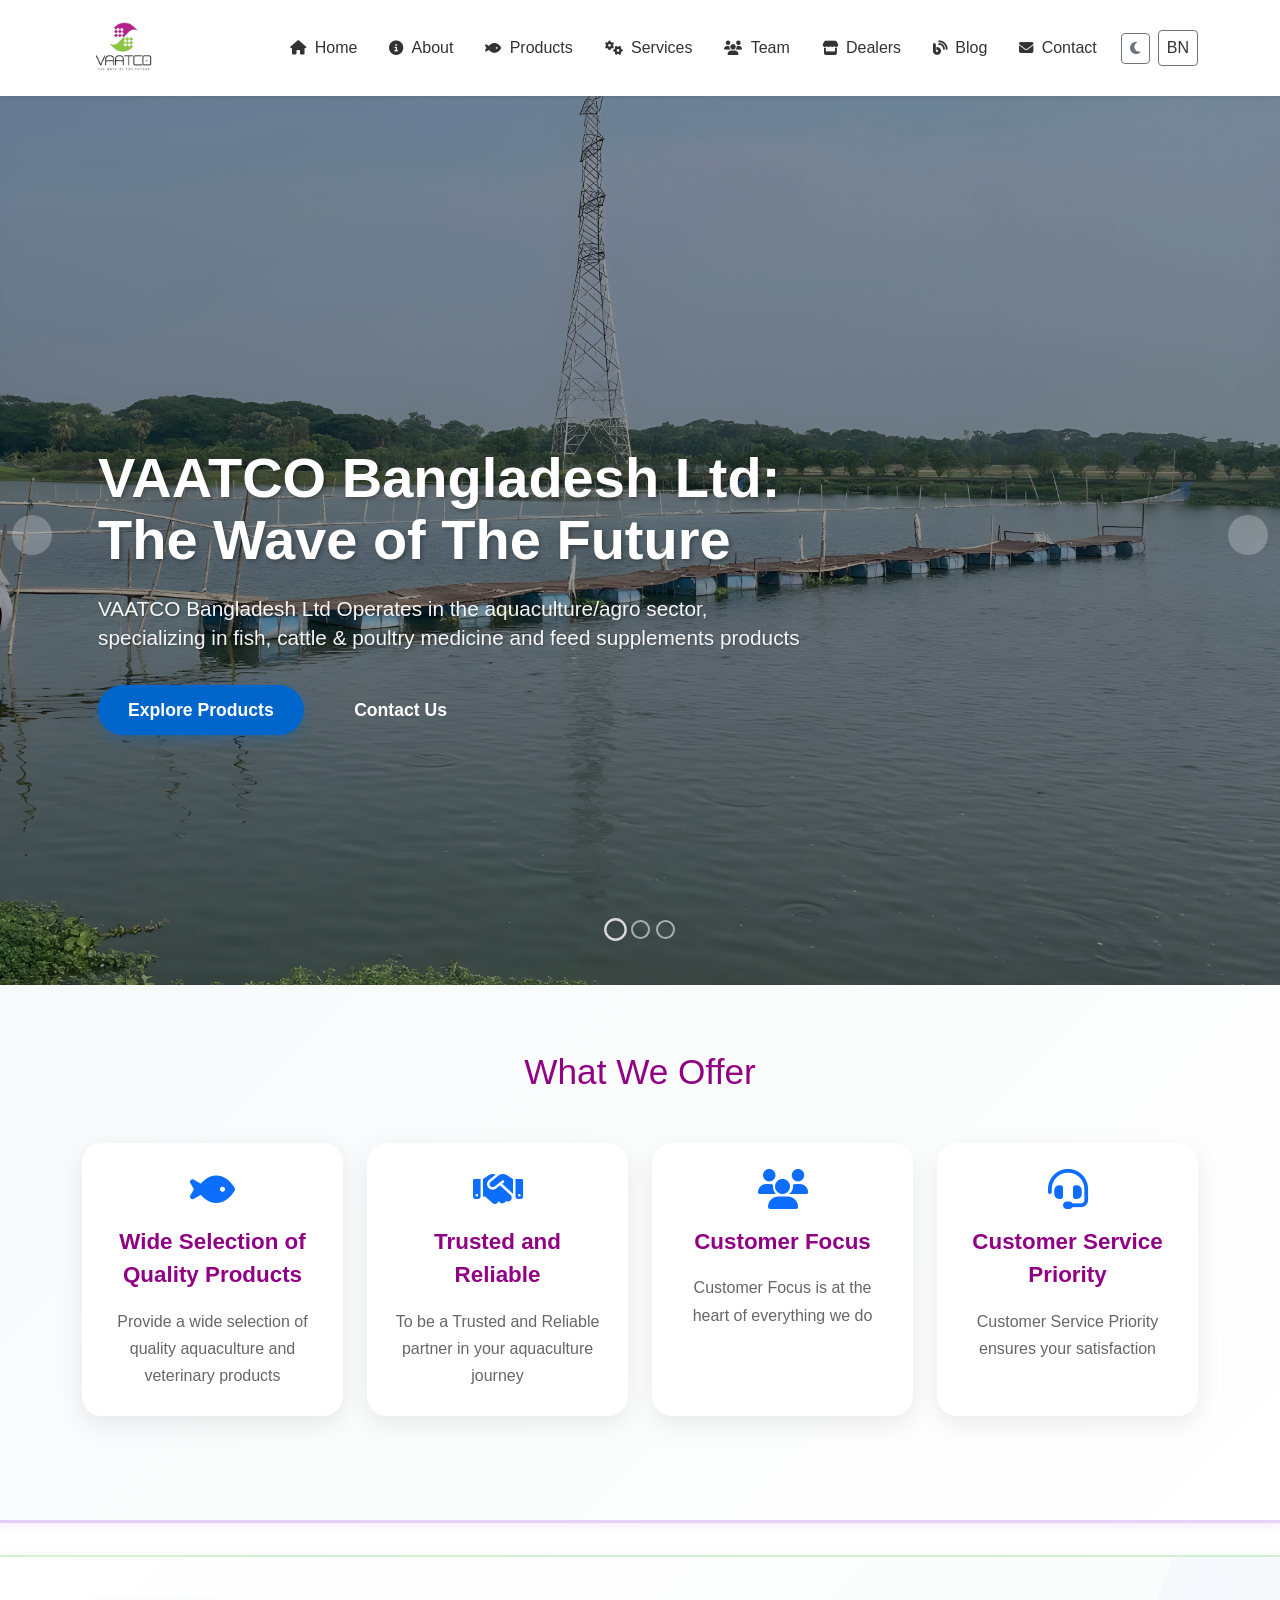
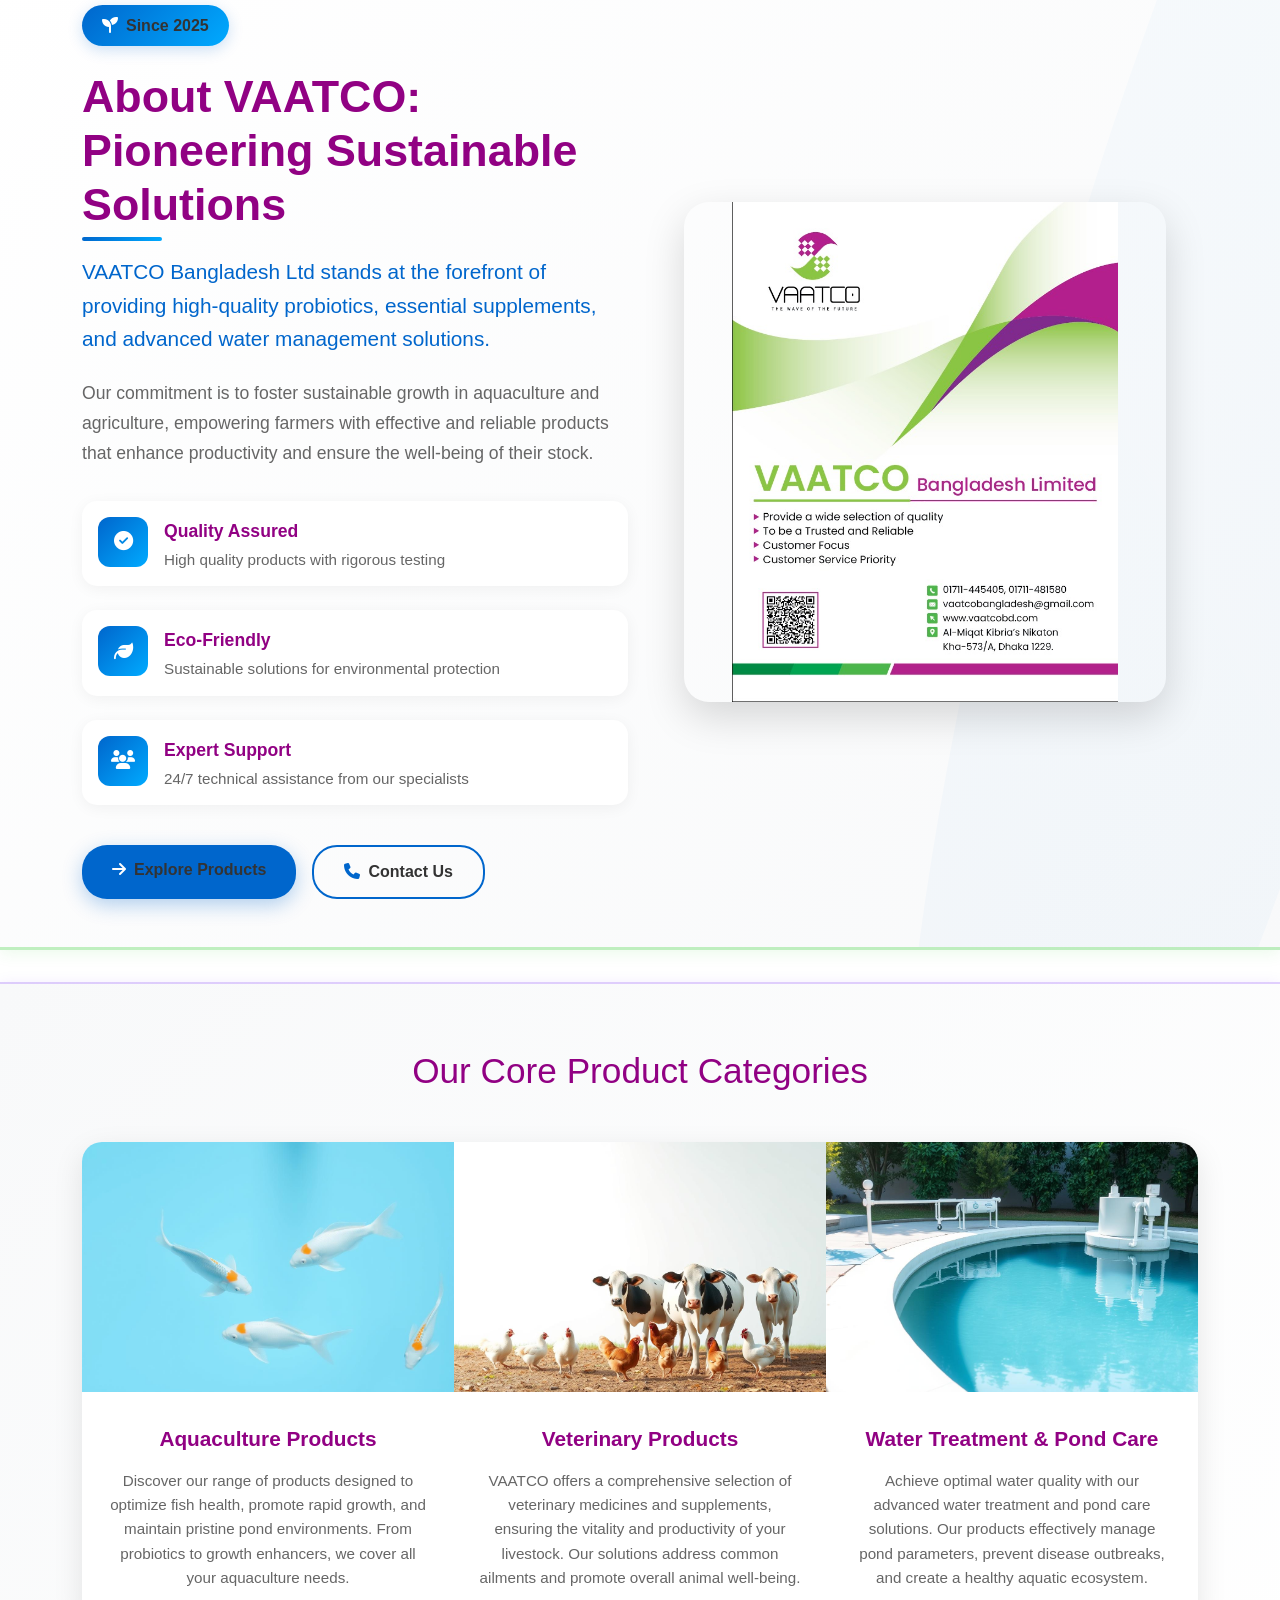
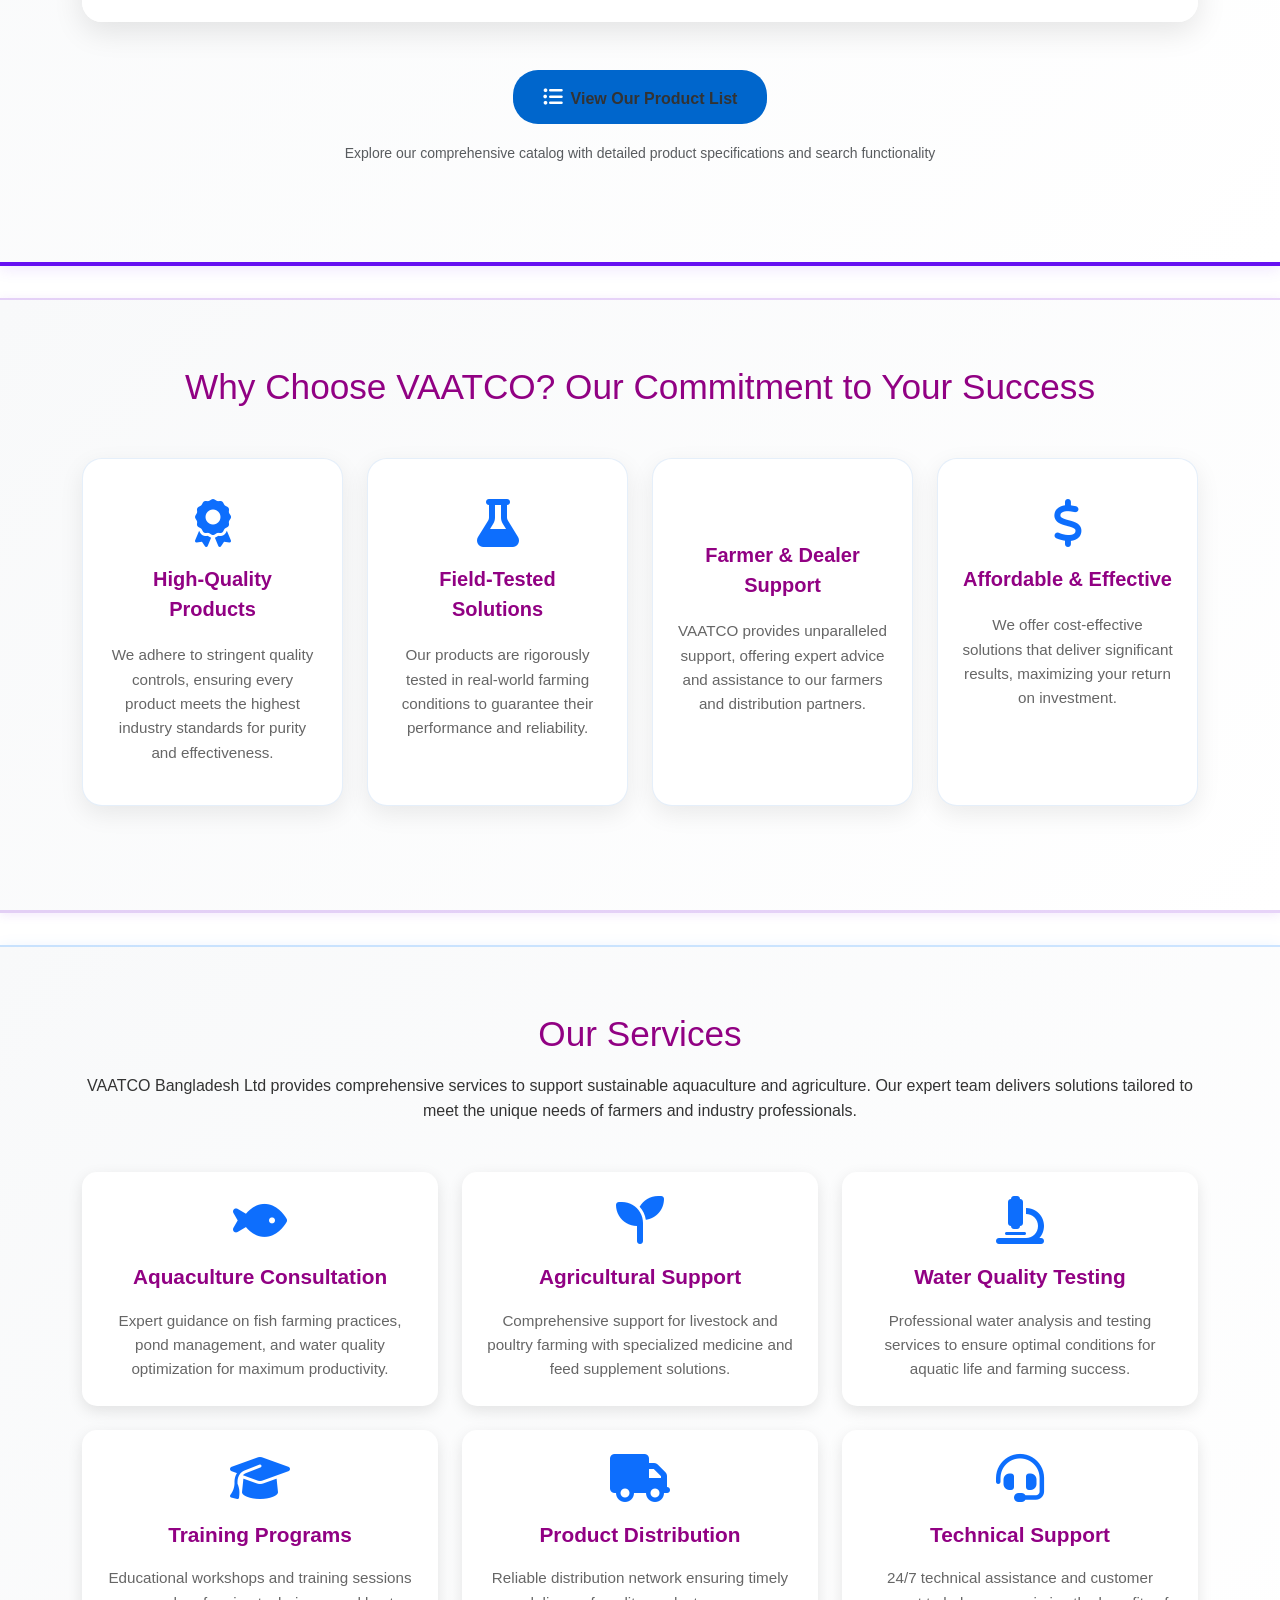
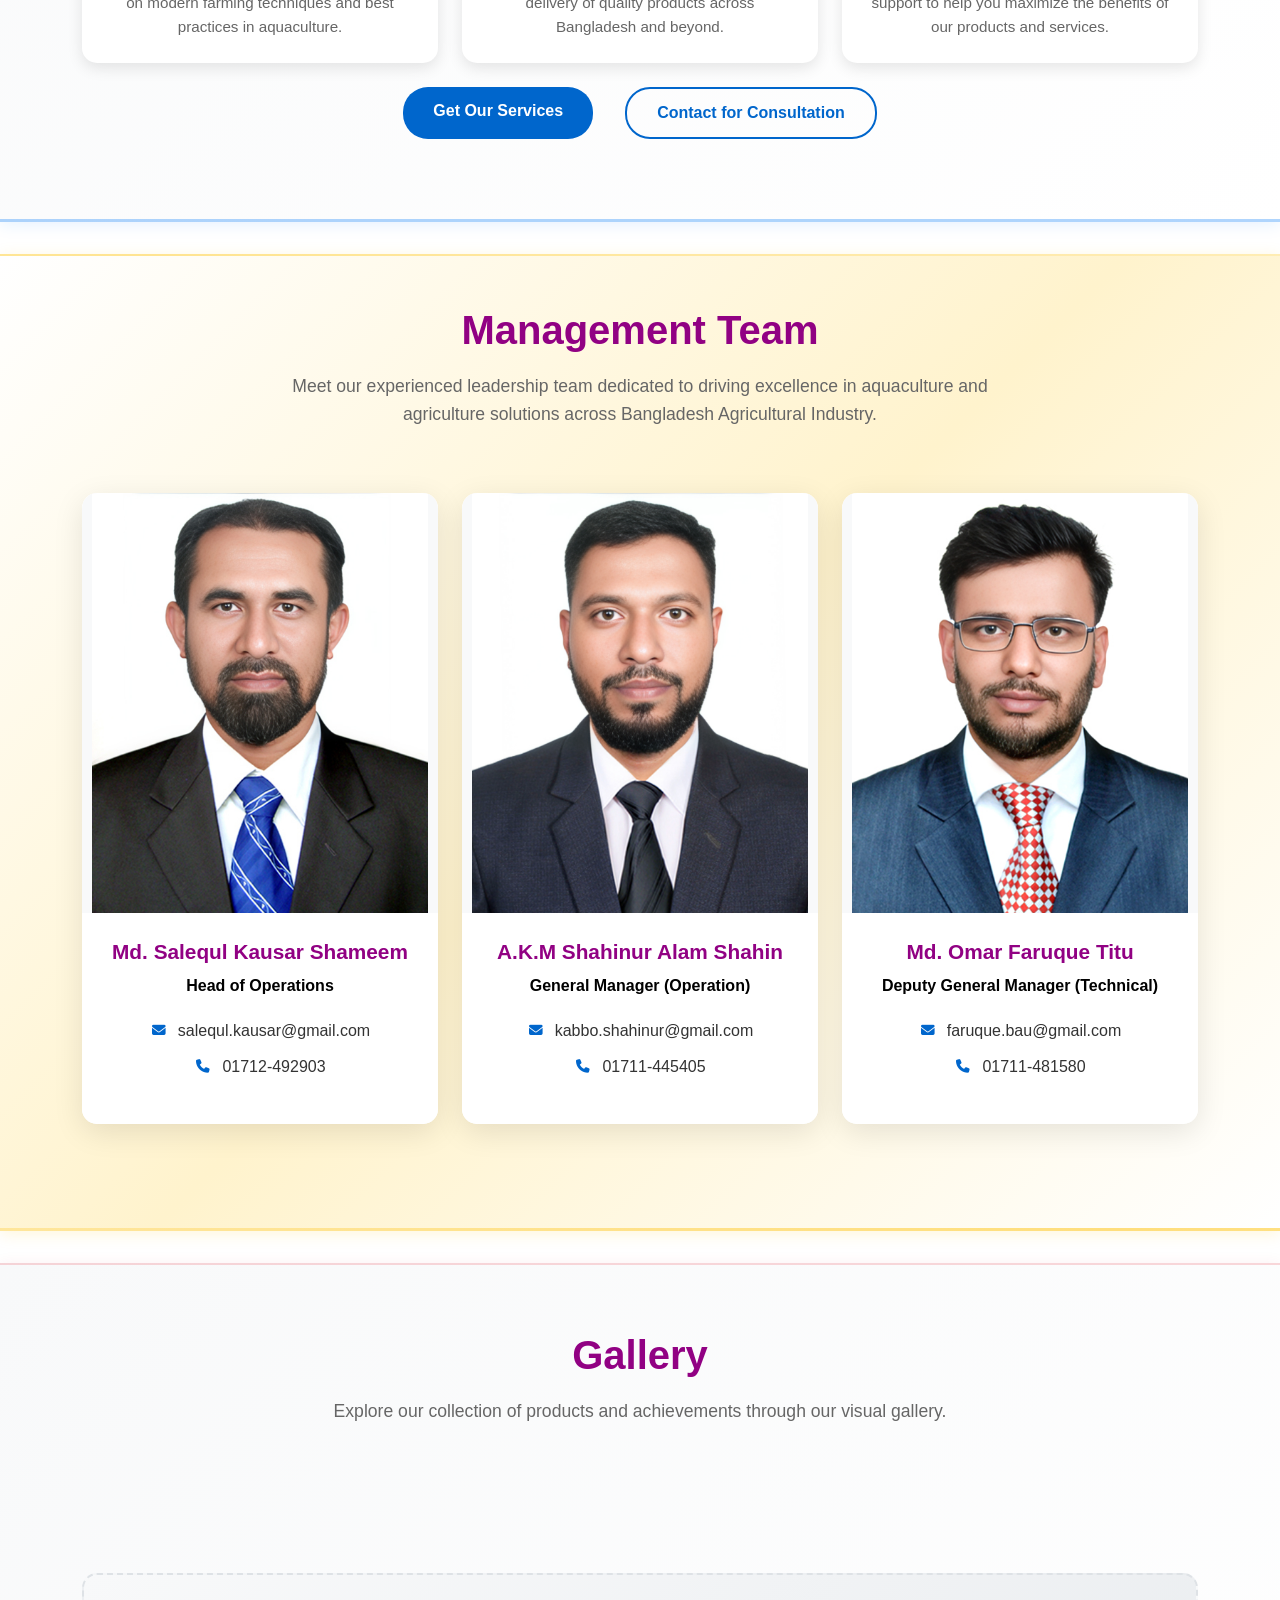
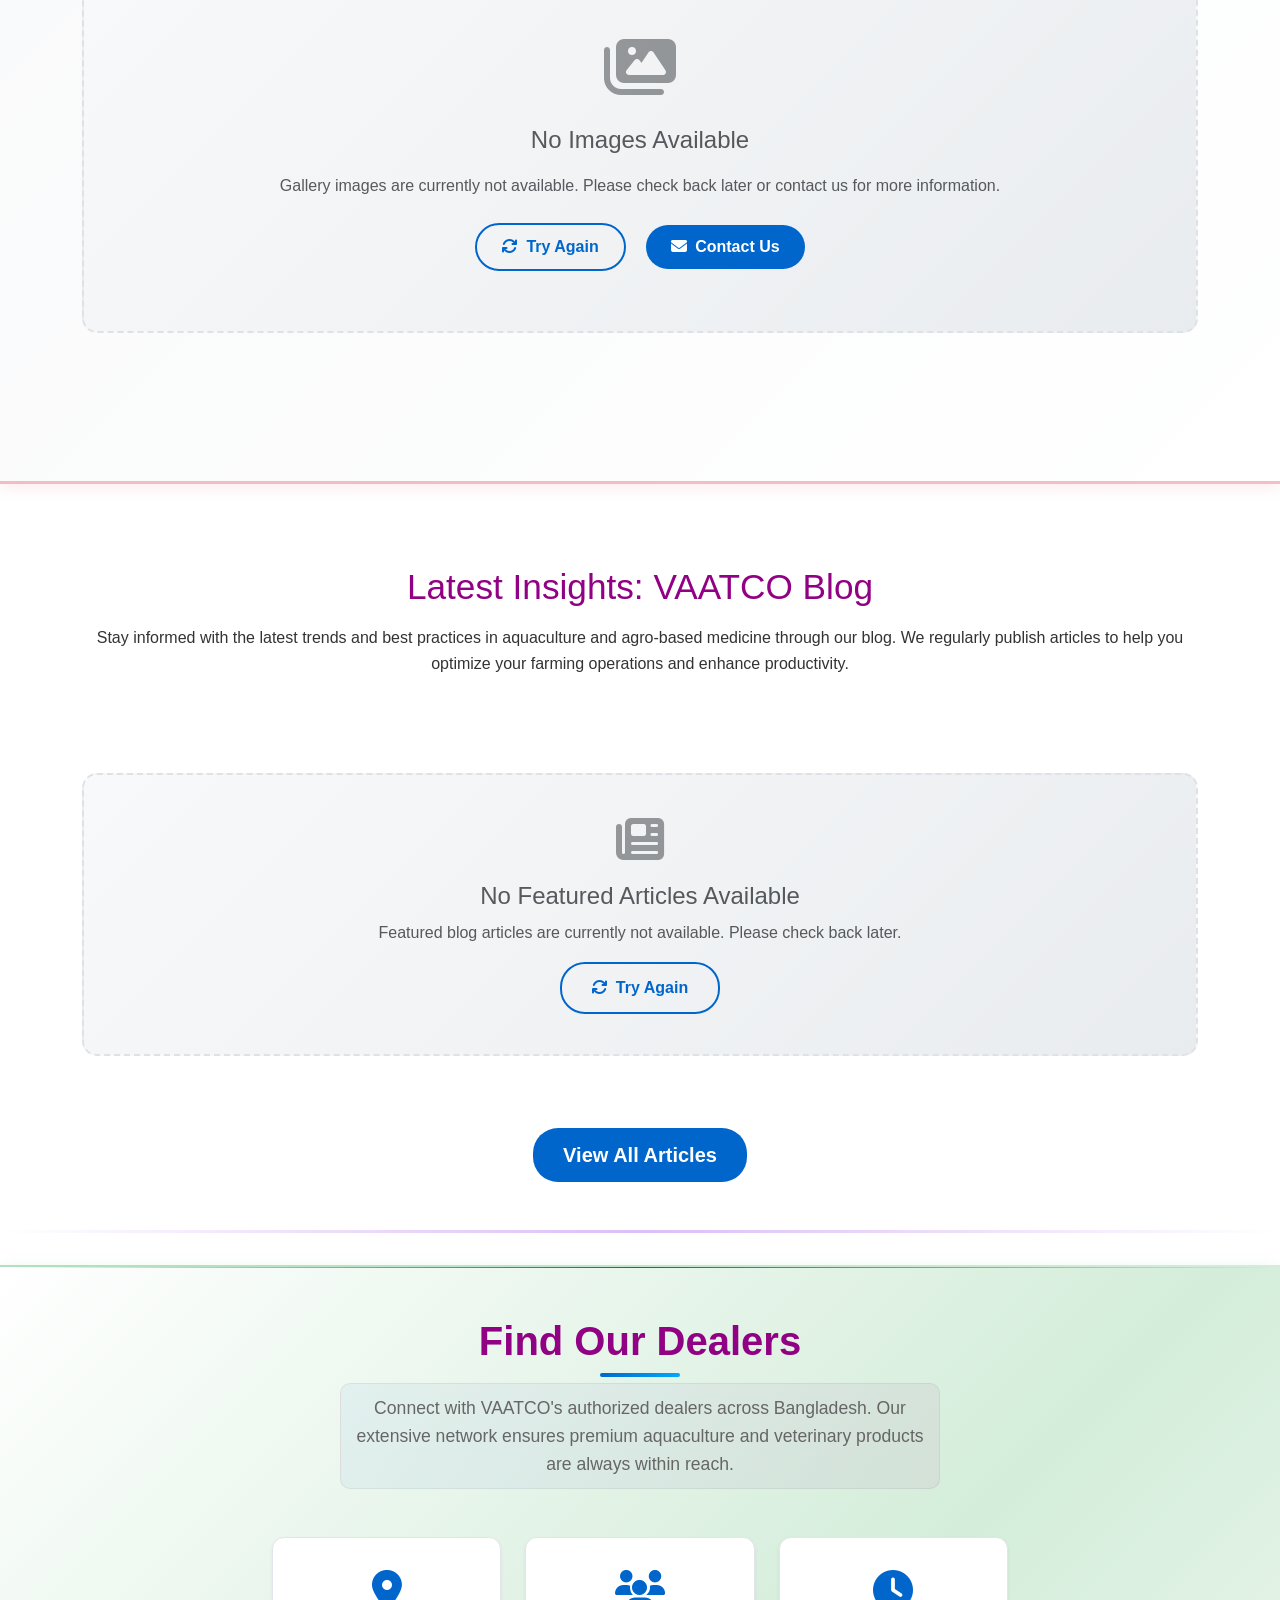
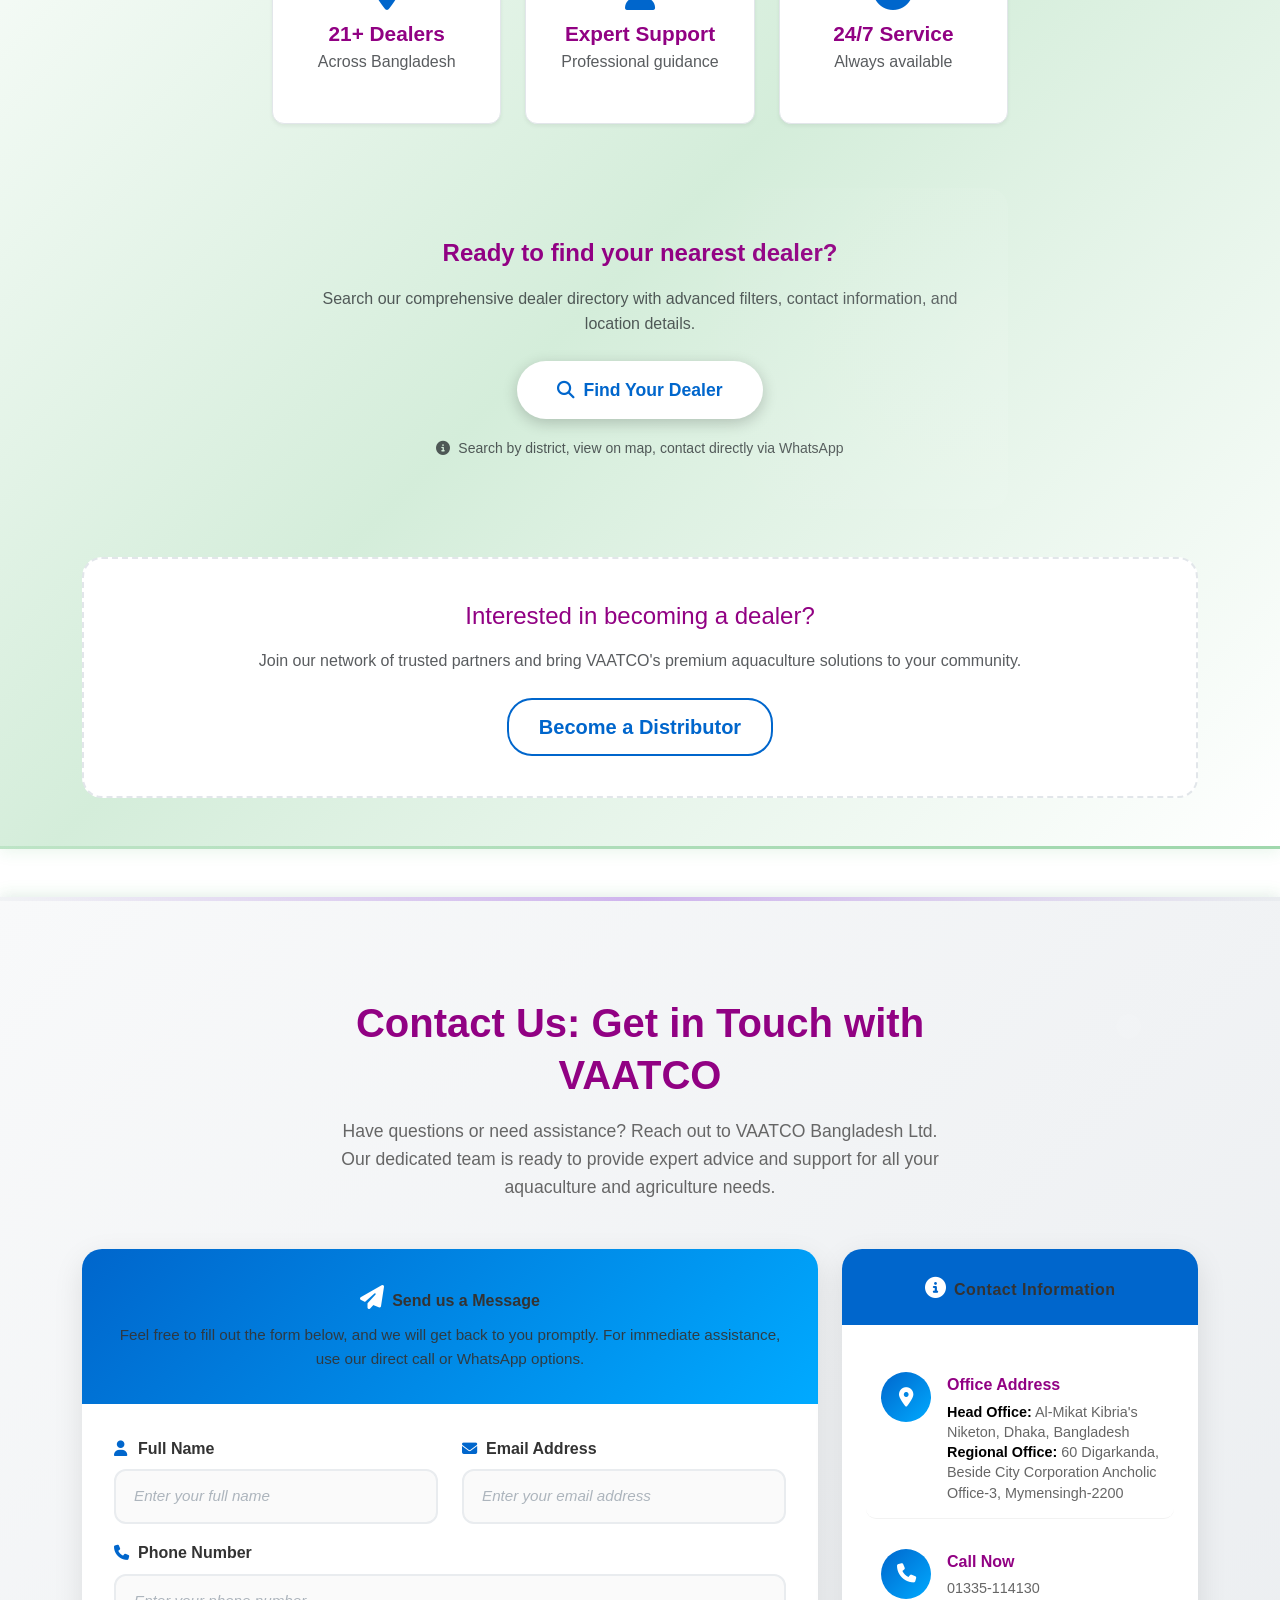
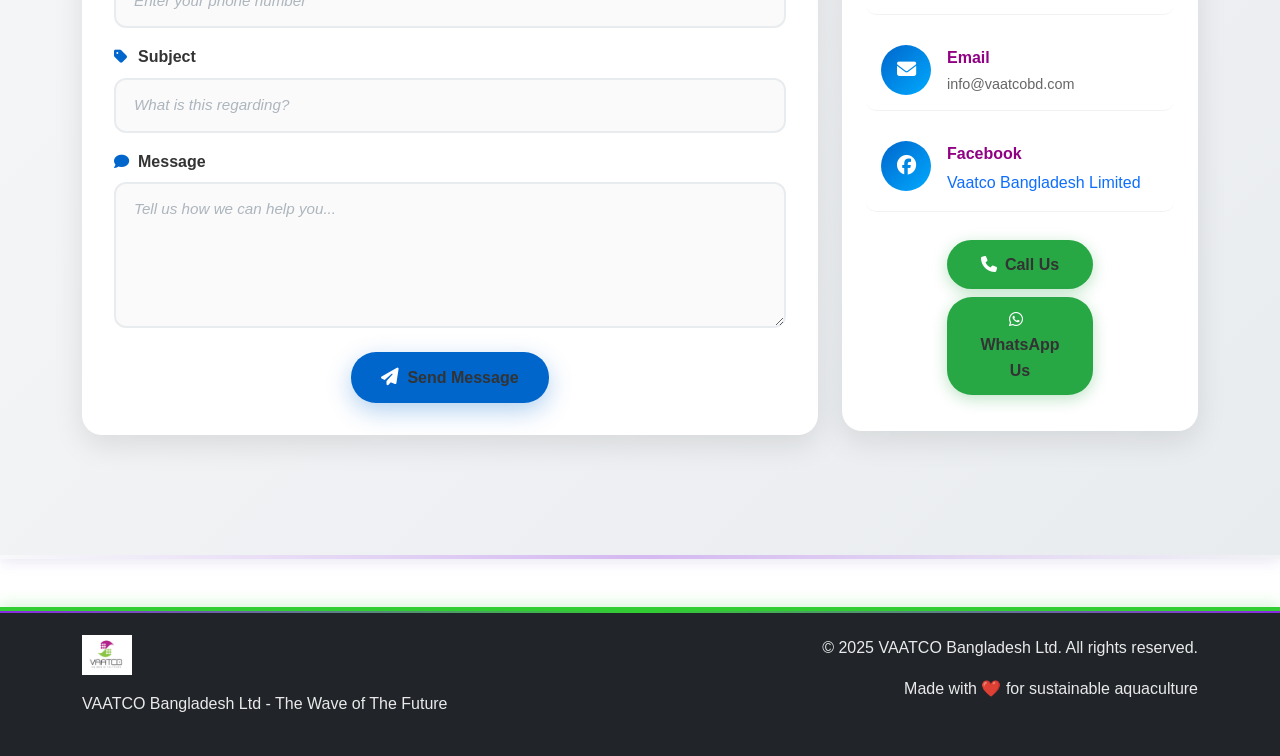
==== commit cafc1279: "feat(blog): implement dynamic featured blogs section with API integration - Add new FeaturedBlogsAPI" ====
--- a/index.html
+++ b/index.html
@@ -928,41 +928,63 @@
           productivity.
         </p>
 
-        <div class="row">
-          <div class="col-lg-6 mb-4">
-            <div class="blog-card">
-              <div class="card-body">
-                <h5 data-i18n="blog.post1.title">
-                  5 Benefits of Zeolite in Aquaculture
-                </h5>
-                <p data-i18n="blog.post1.text">
-                  Learn how Zeolite plays a crucial role in maintaining water
-                  quality, absorbing toxins, and improving overall pond health
-                  for better fish growth.
-                </p>
-              </div>
-            </div>
-          </div>
-          <div class="col-lg-6 mb-4">
-            <div class="blog-card">
-              <div class="card-body">
-                <h5 data-i18n="blog.post2.title">
-                  How Yucca Improves Pond Water Quality
-                </h5>
-                <p data-i18n="blog.post2.text">
-                  Discover the natural power of Yucca extract in reducing
-                  ammonia levels and unpleasant odors, leading to a healthier
-                  aquatic environment.
-                </p>
-              </div>
-            </div>
-          </div>
-        </div>
-
-        <div class="text-center">
-          <a href="#" class="btn btn-primary" data-i18n="blog.readMore"
-            >Read More Articles</a
+        <!-- Featured Blogs Grid -->
+        <div id="featuredBlogsContainer">
+          <!-- Loading State -->
+          <div id="featuredBlogsLoading" class="text-center py-5">
+            <div class="spinner-border text-primary mb-3" role="status">
+              <span class="visually-hidden">Loading...</span>
+            </div>
+            <p class="text-muted">Loading latest articles...</p>
+          </div>
+
+          <!-- Blogs Grid -->
+          <div id="featuredBlogsGrid" class="row" style="display: none">
+            <!-- Blog cards will be inserted here -->
+          </div>
+
+          <!-- Empty State -->
+          <div
+            id="featuredBlogsEmpty"
+            class="text-center py-5"
+            style="display: none"
           >
+            <div
+              style="
+                background: linear-gradient(135deg, #f8f9fa 0%, #e9ecef 100%);
+                border: 2px dashed #dee2e6;
+                border-radius: 15px;
+                padding: 40px 20px;
+              "
+            >
+              <i
+                class="fas fa-newspaper fa-3x text-muted mb-3"
+                style="opacity: 0.6"
+              ></i>
+              <h4 class="text-muted mb-2">No Featured Articles Available</h4>
+              <p class="text-muted mb-3">
+                Featured blog articles are currently not available. Please check
+                back later.
+              </p>
+              <button
+                onclick="loadFeaturedBlogs()"
+                class="btn btn-outline-primary"
+              >
+                <i class="fas fa-refresh me-2"></i>Try Again
+              </button>
+            </div>
+          </div>
+        </div>
+
+        <!-- View All Blogs Button -->
+        <div class="text-center mt-4">
+          <a
+            href="blog.html"
+            class="btn btn-primary btn-lg"
+            data-i18n="blog.readMore"
+          >
+            <i class="fas fa-blog me-2"></i>View All Articles
+          </a>
         </div>
       </div>
     </section>
--- a/style.css
+++ b/style.css
@@ -5042,3 +5042,199 @@
         padding: 1.5rem;
     }
 }
+
+.featured-blog-card {
+  background: var(--bg-surface);
+  border-radius: 15px;
+  box-shadow: 0 4px 15px rgba(0, 0, 0, 0.08);
+  overflow: hidden;
+  transition: all 0.3s ease;
+  height: 100%;
+  border: 1px solid var(--border-color);
+  position: relative;
+}
+
+.featured-blog-card:hover {
+  transform: translateY(-5px);
+  box-shadow: 0 8px 25px rgba(0, 0, 0, 0.15);
+  border-color: var(--primary-color);
+}
+
+.featured-blog-card::before {
+  content: '';
+  position: absolute;
+  top: 0;
+  left: 0;
+  right: 0;
+  height: 3px;
+  background: linear-gradient(135deg, var(--primary-color), #32CD32);
+  transform: scaleX(0);
+  transition: transform 0.3s ease;
+}
+
+.featured-blog-card:hover::before {
+  transform: scaleX(1);
+}
+
+.featured-blog-image {
+  height: 200px;
+  overflow: hidden;
+  position: relative;
+}
+
+.featured-blog-image img {
+  width: 100%;
+  height: 100%;
+  object-fit: cover;
+  transition: transform 0.3s ease;
+}
+
+.featured-blog-card:hover .featured-blog-image img {
+  transform: scale(1.05);
+}
+
+.featured-blog-badge {
+  position: absolute;
+  top: 10px;
+  right: 10px;
+  background: linear-gradient(135deg, #FFD700, #FFA500);
+  color: #333;
+  padding: 4px 10px;
+  border-radius: 15px;
+  font-size: 0.75rem;
+  font-weight: 700;
+  text-transform: uppercase;
+  letter-spacing: 0.5px;
+  box-shadow: 0 2px 6px rgba(255, 215, 0, 0.3);
+}
+
+.featured-blog-content {
+  padding: 1.25rem;
+  display: flex;
+  flex-direction: column;
+  height: calc(100% - 200px);
+}
+
+.featured-blog-meta {
+  display: flex;
+  align-items: center;
+  gap: 1rem;
+  margin-bottom: 0.75rem;
+  font-size: 0.8rem;
+  color: var(--text-light);
+}
+
+.featured-blog-meta i {
+  color: var(--primary-color);
+  width: 14px;
+  text-align: center;
+}
+
+.featured-blog-title {
+  font-size: 1.1rem;
+  font-weight: 700;
+  color: var(--text-dark);
+  margin-bottom: 0.5rem;
+  line-height: 1.3;
+  display: -webkit-box;
+  -webkit-line-clamp: 2;
+  -webkit-box-orient: vertical;
+  overflow: hidden;
+}
+
+.featured-blog-card:hover .featured-blog-title {
+  color: var(--primary-color);
+}
+
+.featured-blog-excerpt {
+  color: var(--text-light);
+  font-size: 0.9rem;
+  line-height: 1.5;
+  margin-bottom: 1rem;
+  flex-grow: 1;
+  display: -webkit-box;
+  -webkit-line-clamp: 2;
+  -webkit-box-orient: vertical;
+  overflow: hidden;
+}
+
+.featured-blog-footer {
+  display: flex;
+  justify-content: space-between;
+  align-items: center;
+  margin-top: auto;
+}
+
+.featured-blog-read-btn {
+  background: linear-gradient(135deg, var(--primary-color), #32CD32);
+  color: white;
+  padding: 6px 14px;
+  border-radius: 15px;
+  text-decoration: none;
+  font-size: 0.85rem;
+  font-weight: 600;
+  transition: all 0.3s ease;
+  display: inline-flex;
+  align-items: center;
+  gap: 4px;
+}
+
+.featured-blog-read-btn:hover {
+  background: linear-gradient(135deg, var(--secondary-color), #28a745);
+  color: white;
+  text-decoration: none;
+  transform: translateY(-1px);
+}
+
+.featured-blog-views {
+  color: var(--text-light);
+  font-size: 0.75rem;
+  display: flex;
+  align-items: center;
+  gap: 4px;
+}
+
+/* Dark theme adjustments */
+body.theme-dark .featured-blog-card {
+  background: var(--bg-surface);
+  border-color: var(--border-color);
+}
+
+body.theme-dark .featured-blog-title {
+  color: var(--text-dark);
+}
+
+body.theme-dark .featured-blog-excerpt {
+  color: var(--text-light);
+}
+
+/* Responsive adjustments */
+@media (max-width: 768px) {
+  .featured-blog-image {
+    height: 180px;
+  }
+  
+  .featured-blog-content {
+    padding: 1rem;
+  }
+  
+  .featured-blog-title {
+    font-size: 1rem;
+  }
+  
+  .featured-blog-meta {
+    flex-direction: column;
+    align-items: flex-start;
+    gap: 0.5rem;
+  }
+}
+
+@media (max-width: 576px) {
+  .featured-blog-image {
+    height: 160px;
+  }
+  
+  .featured-blog-content {
+    padding: 0.875rem;
+  }
+}
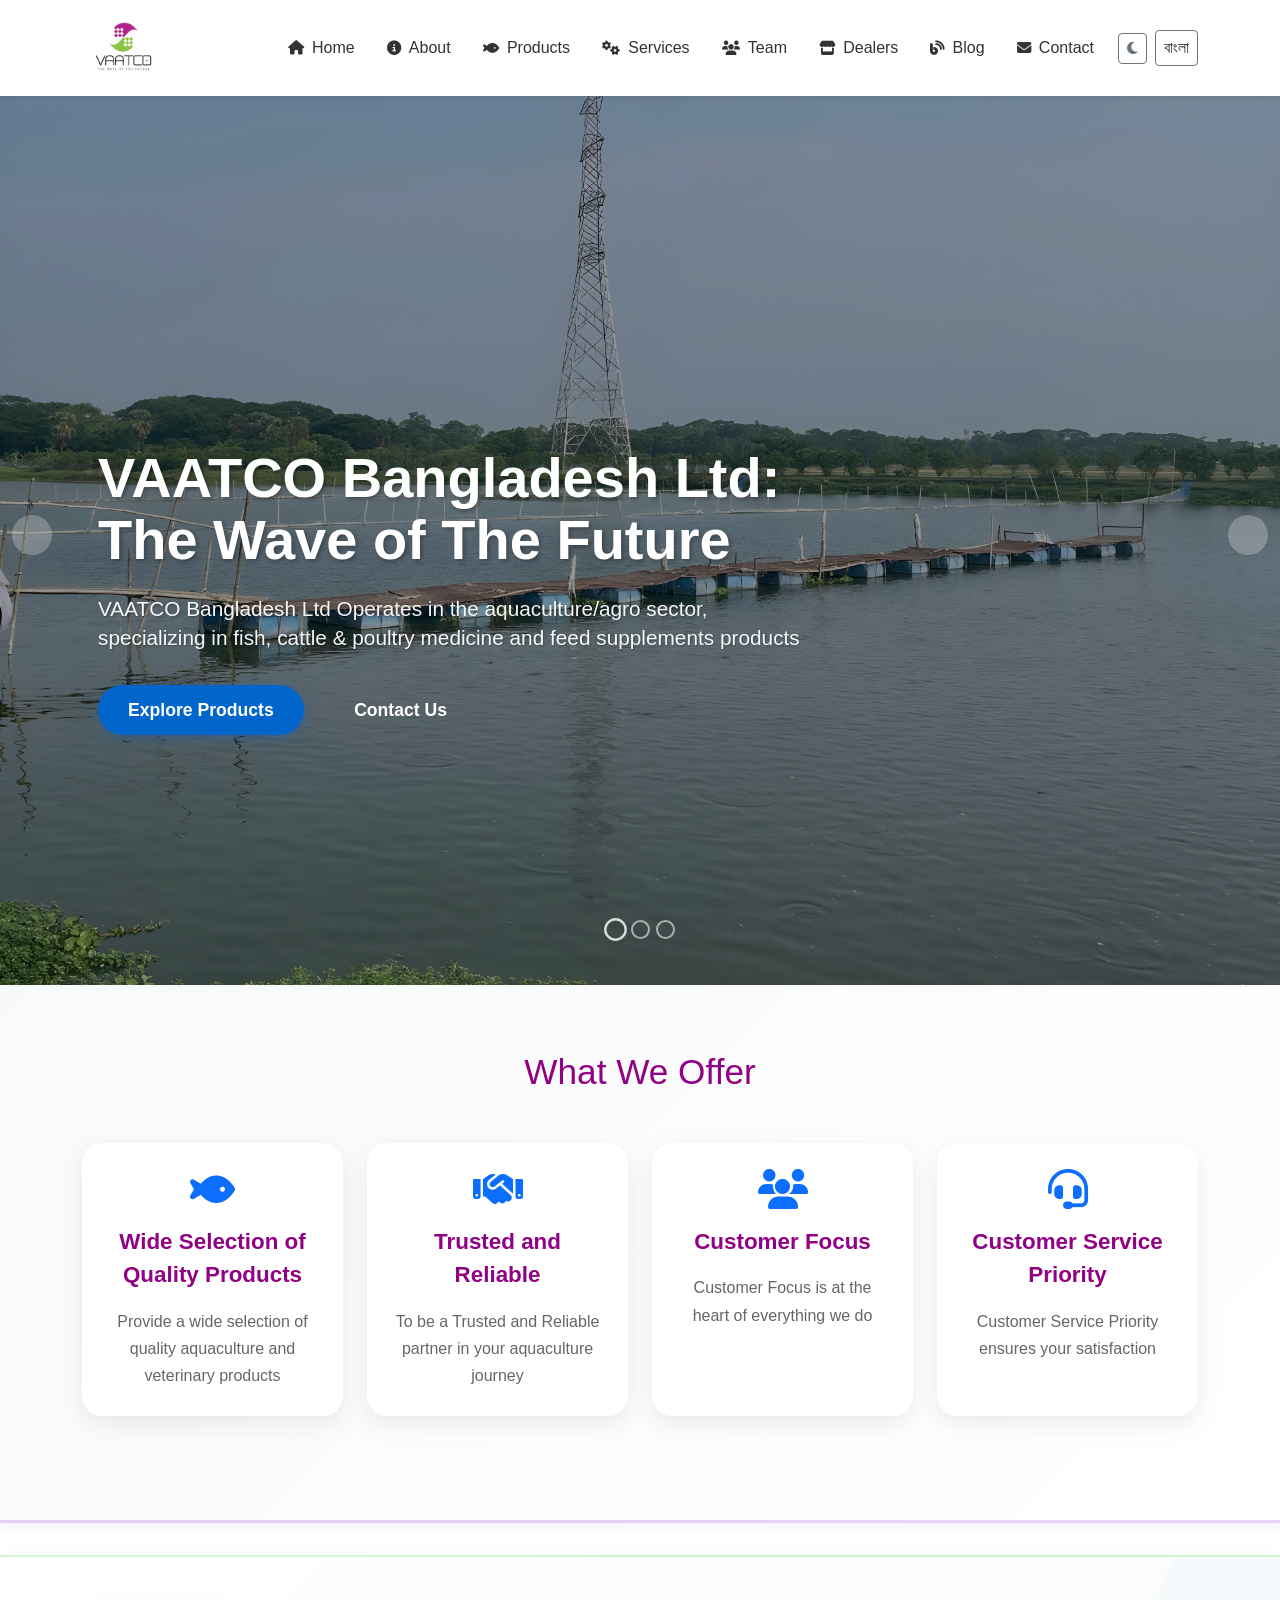
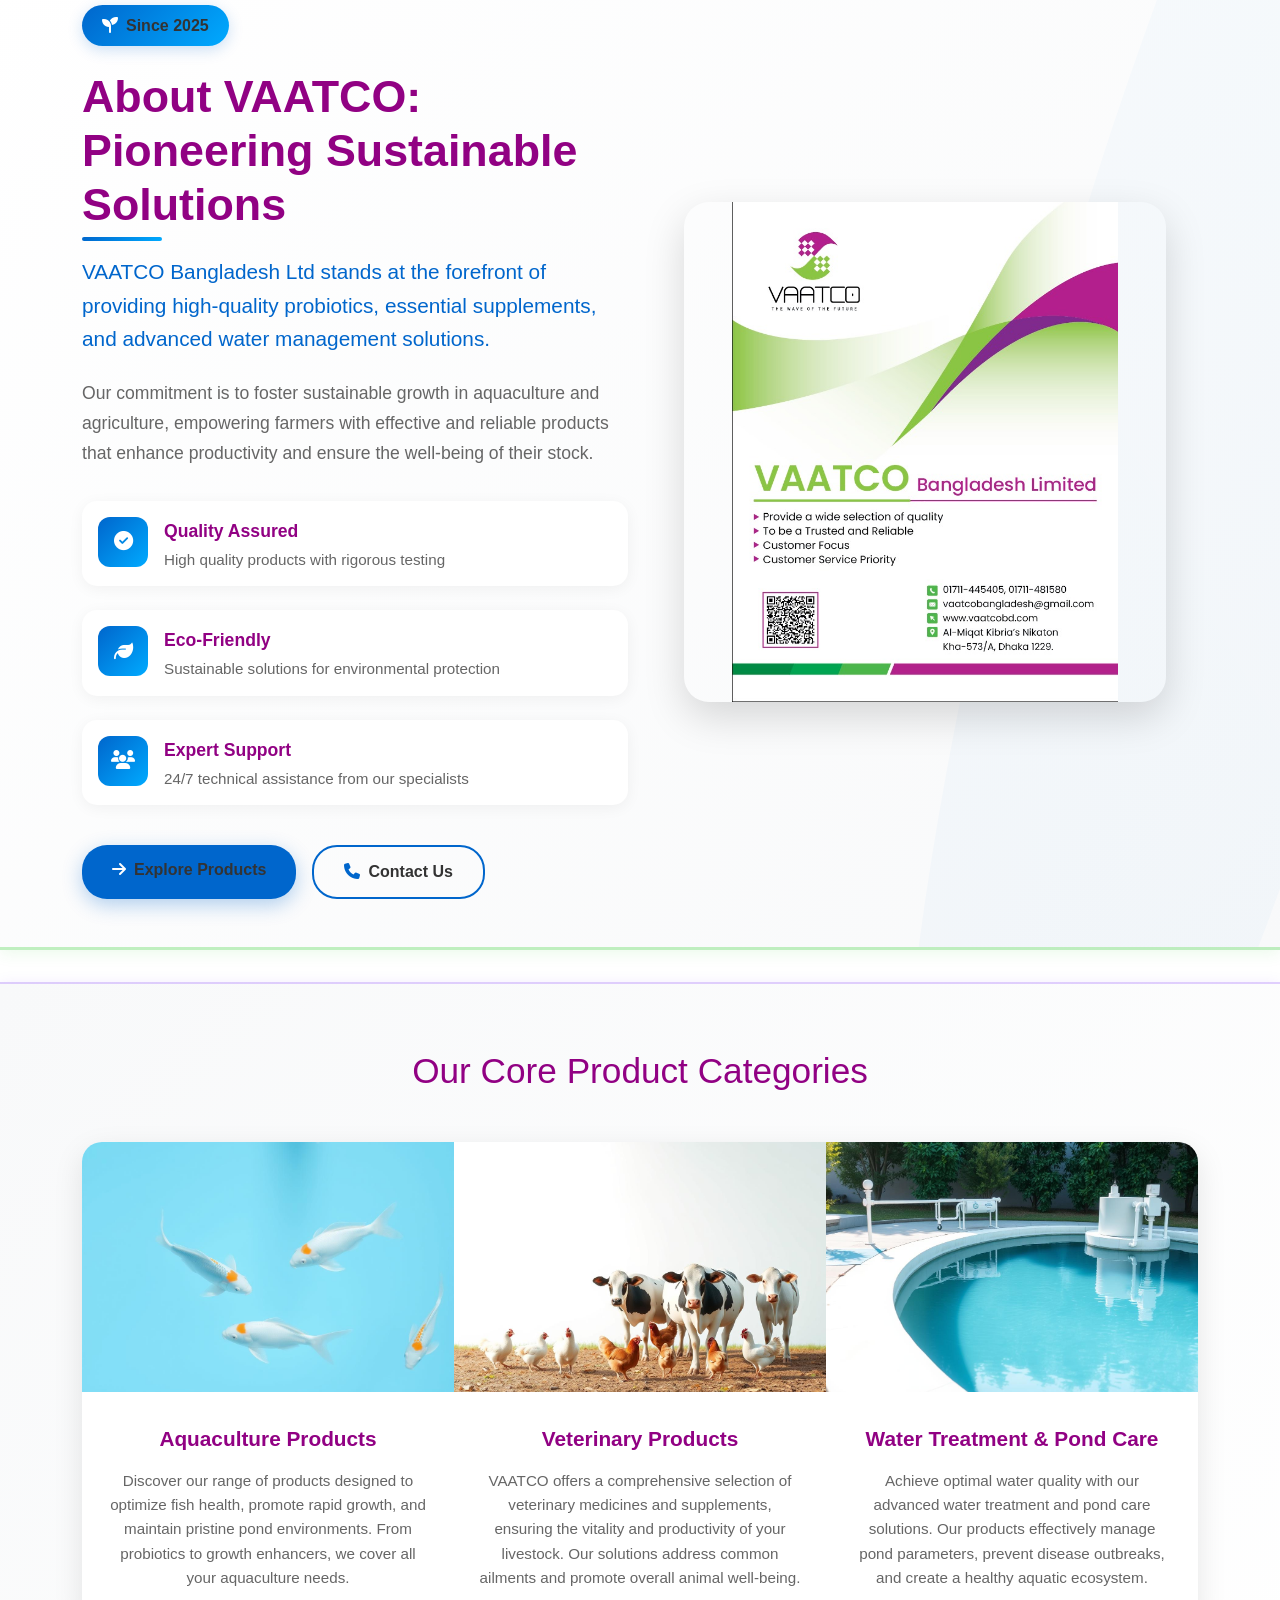
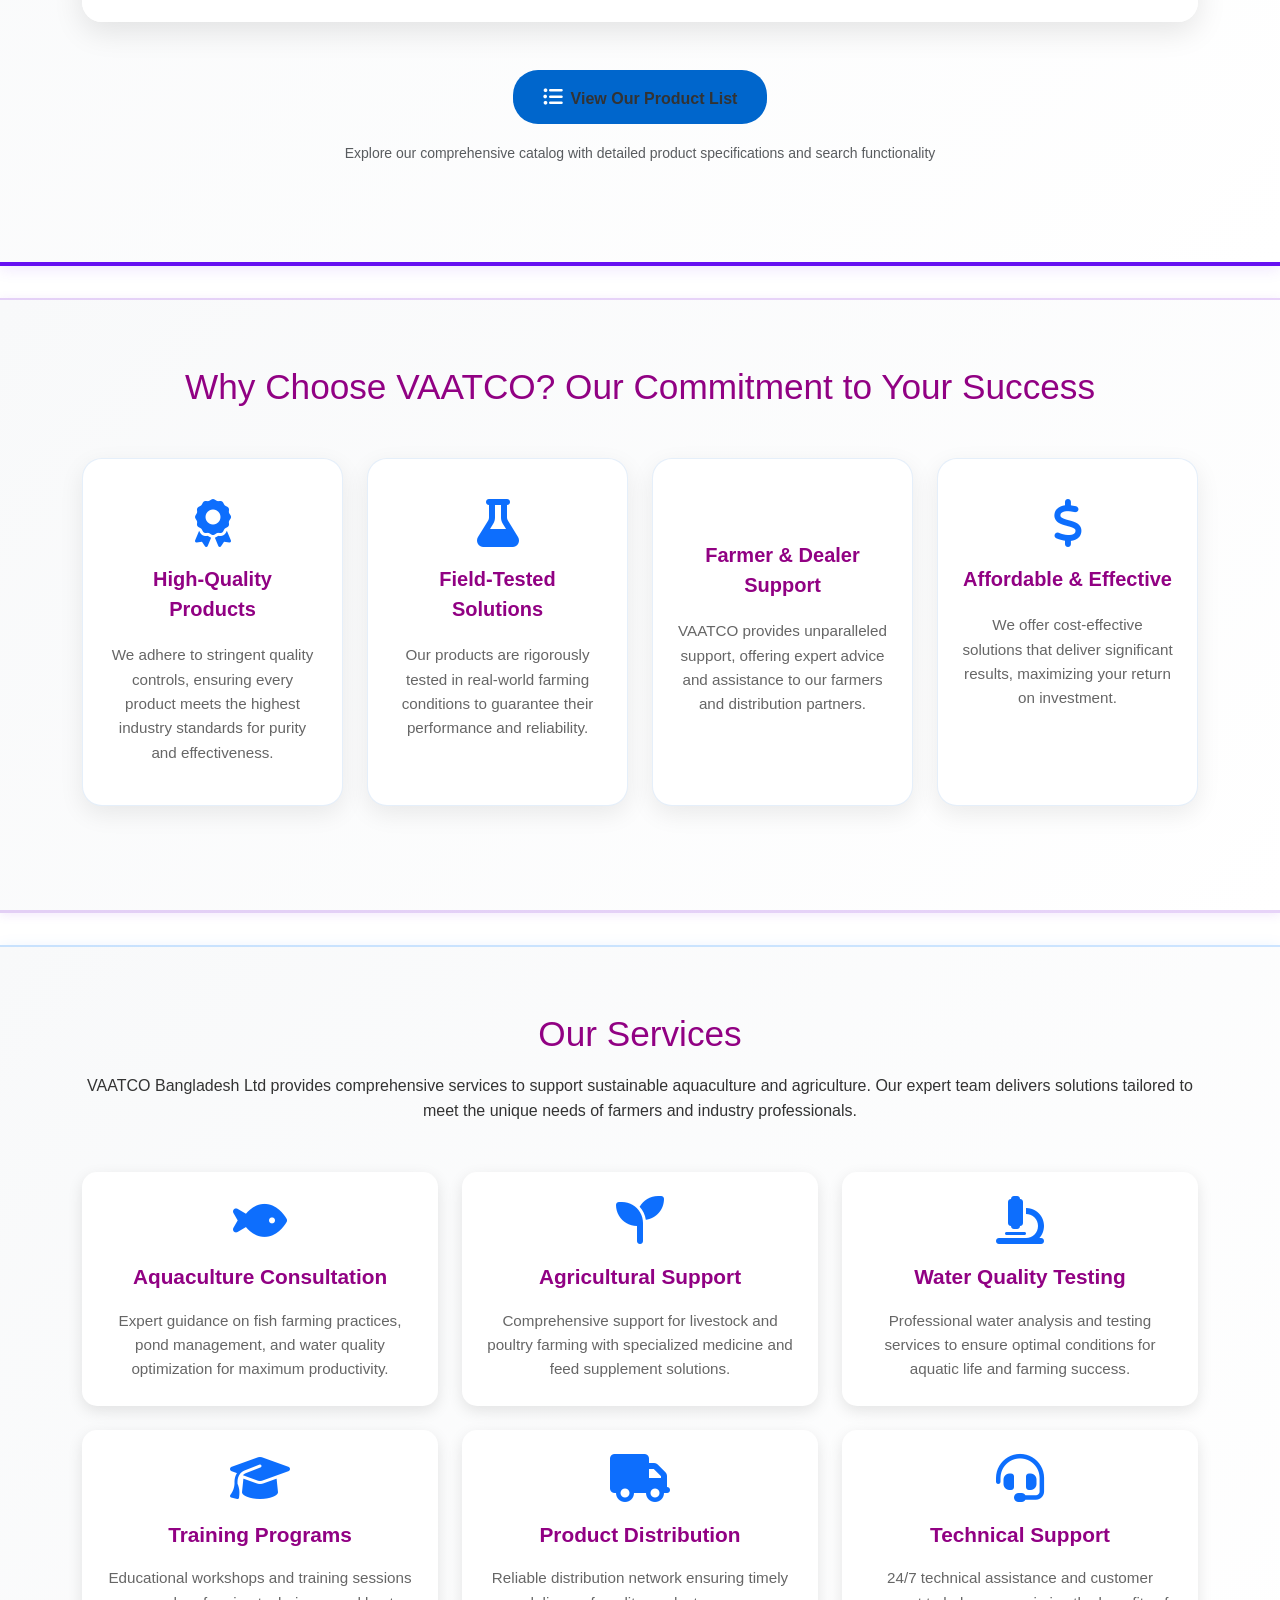
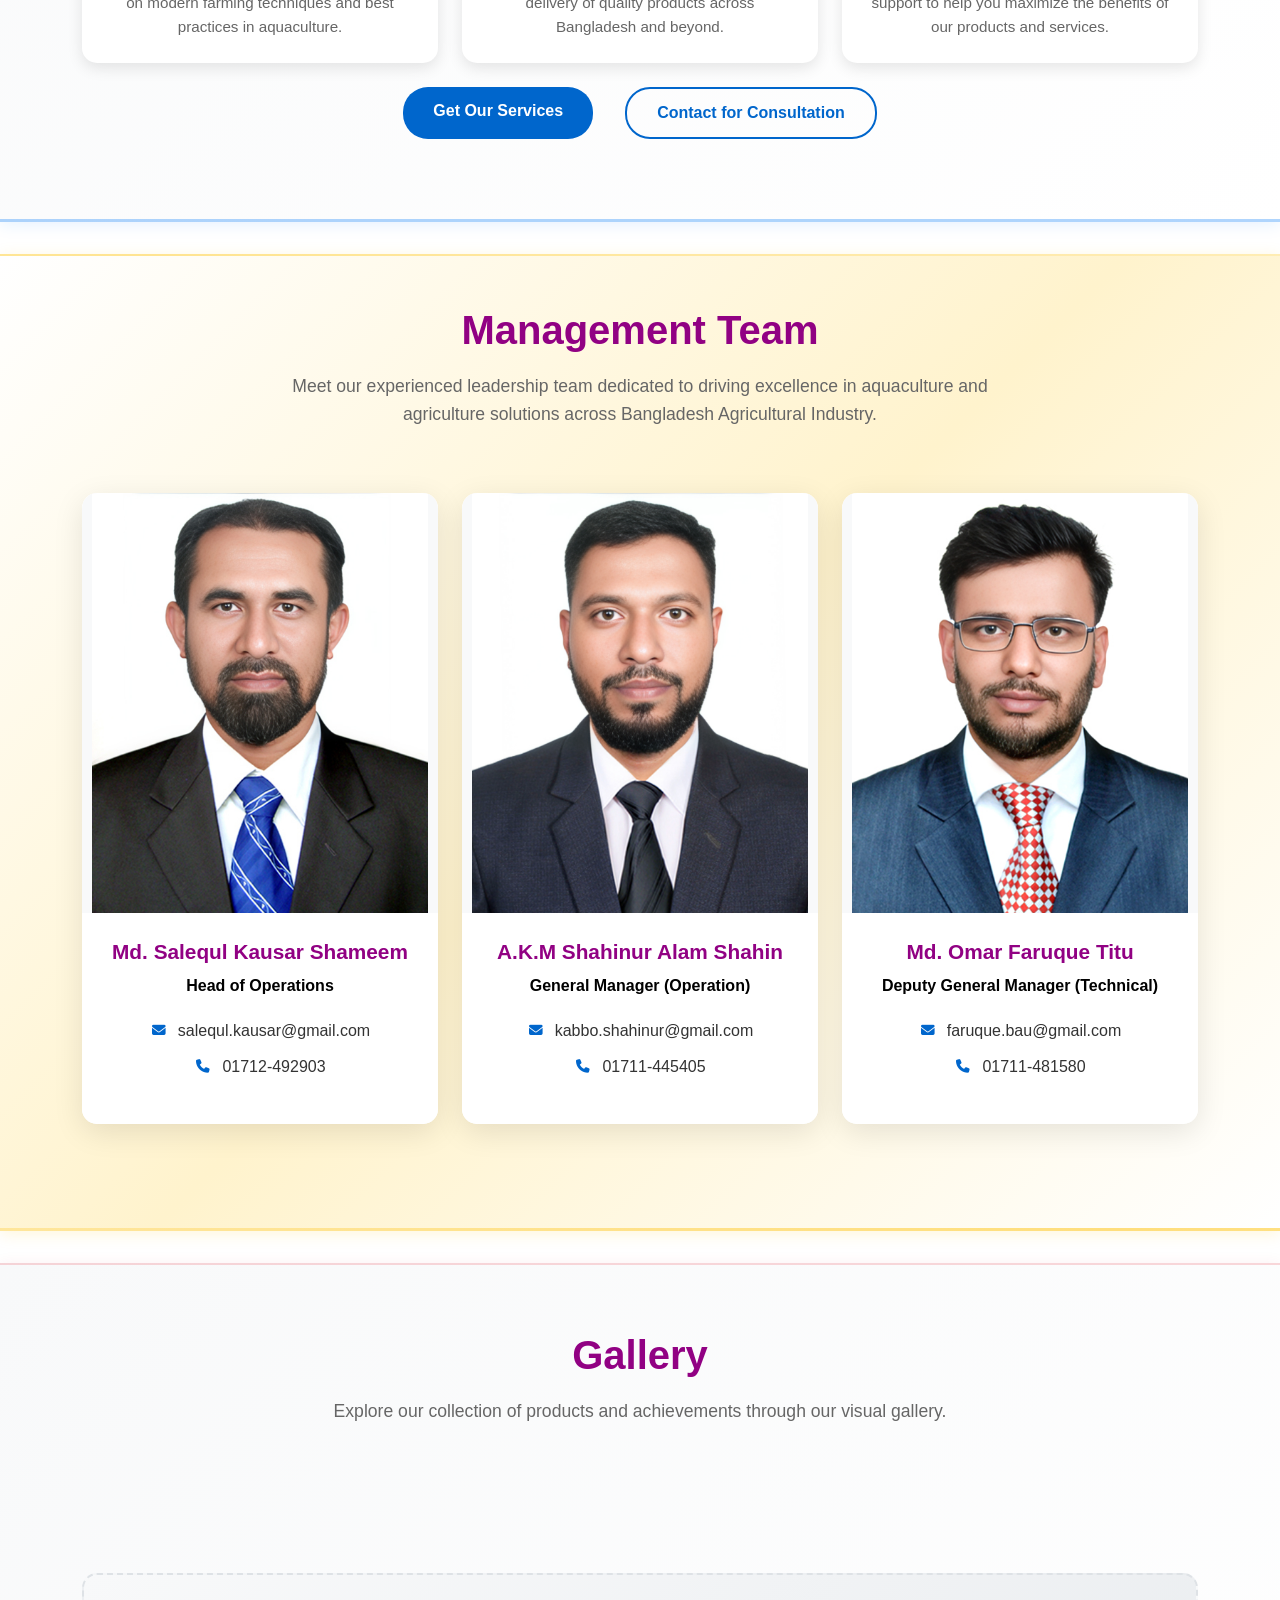
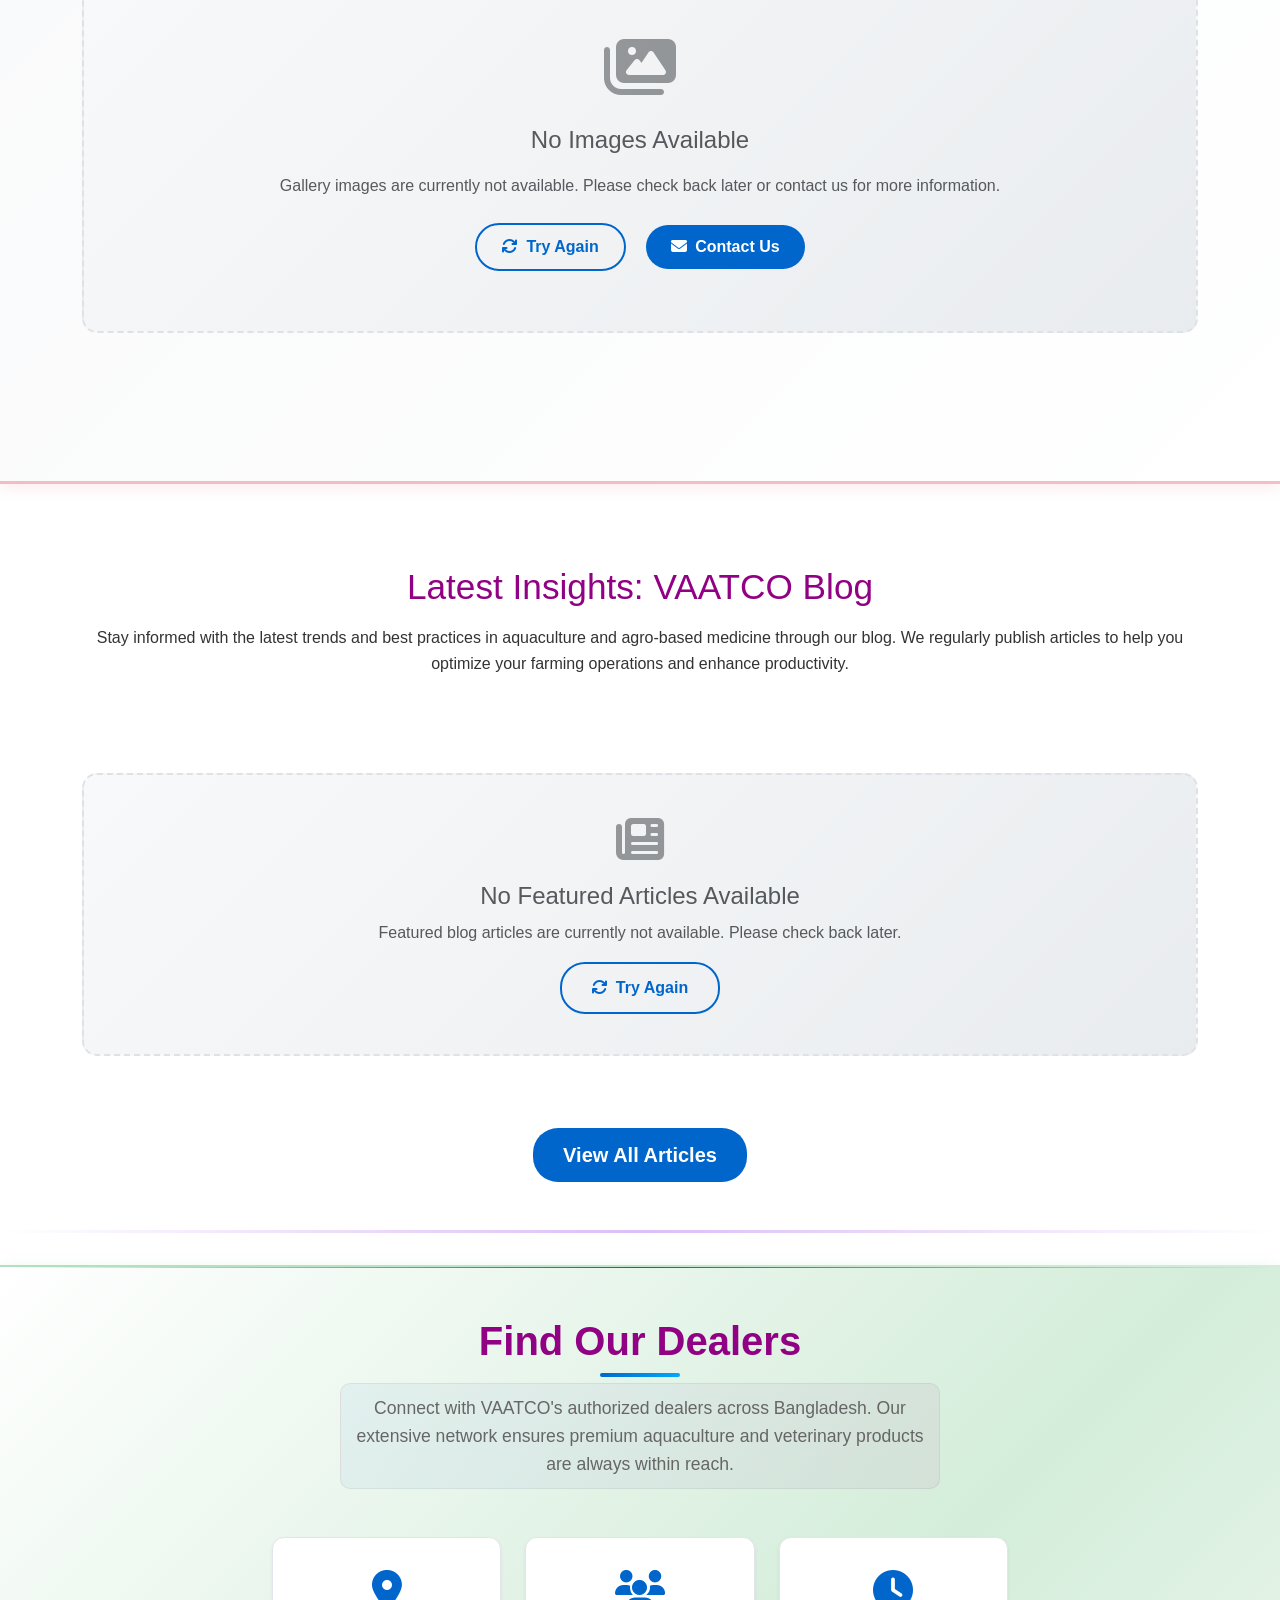
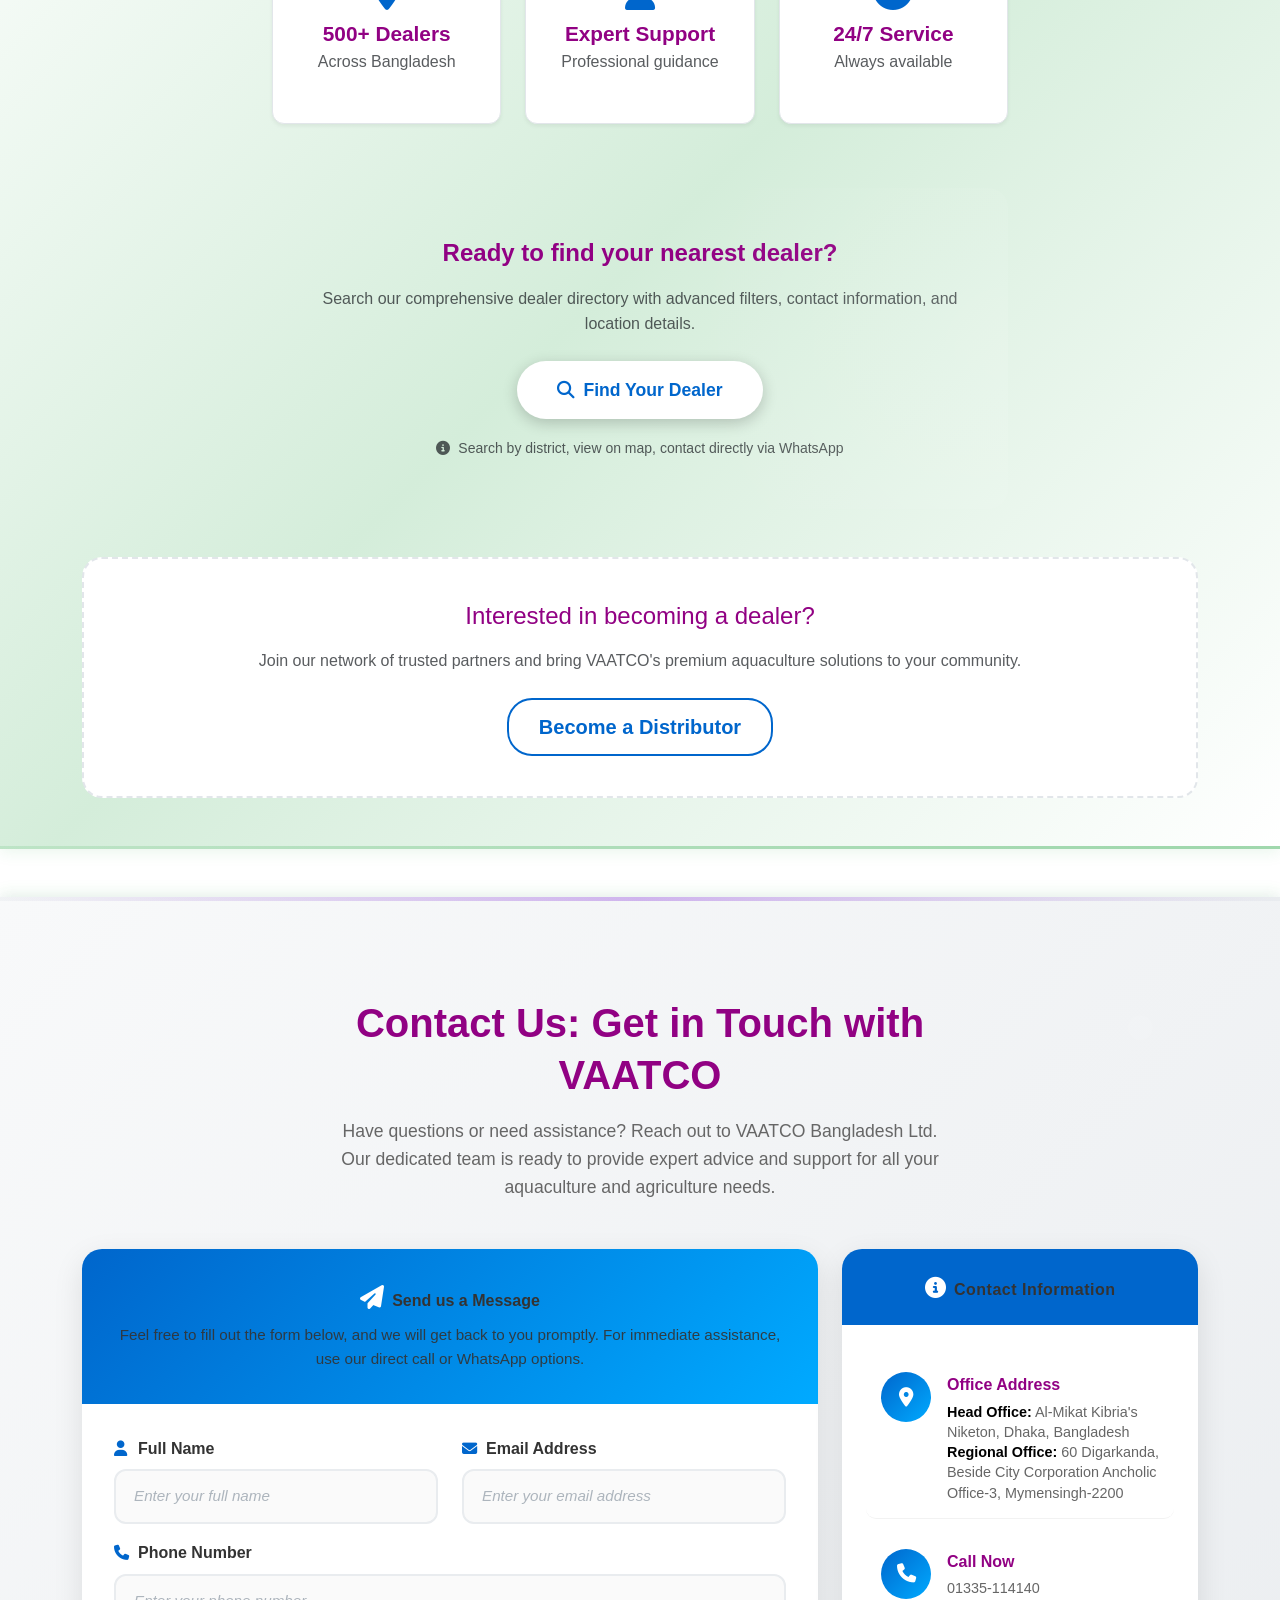
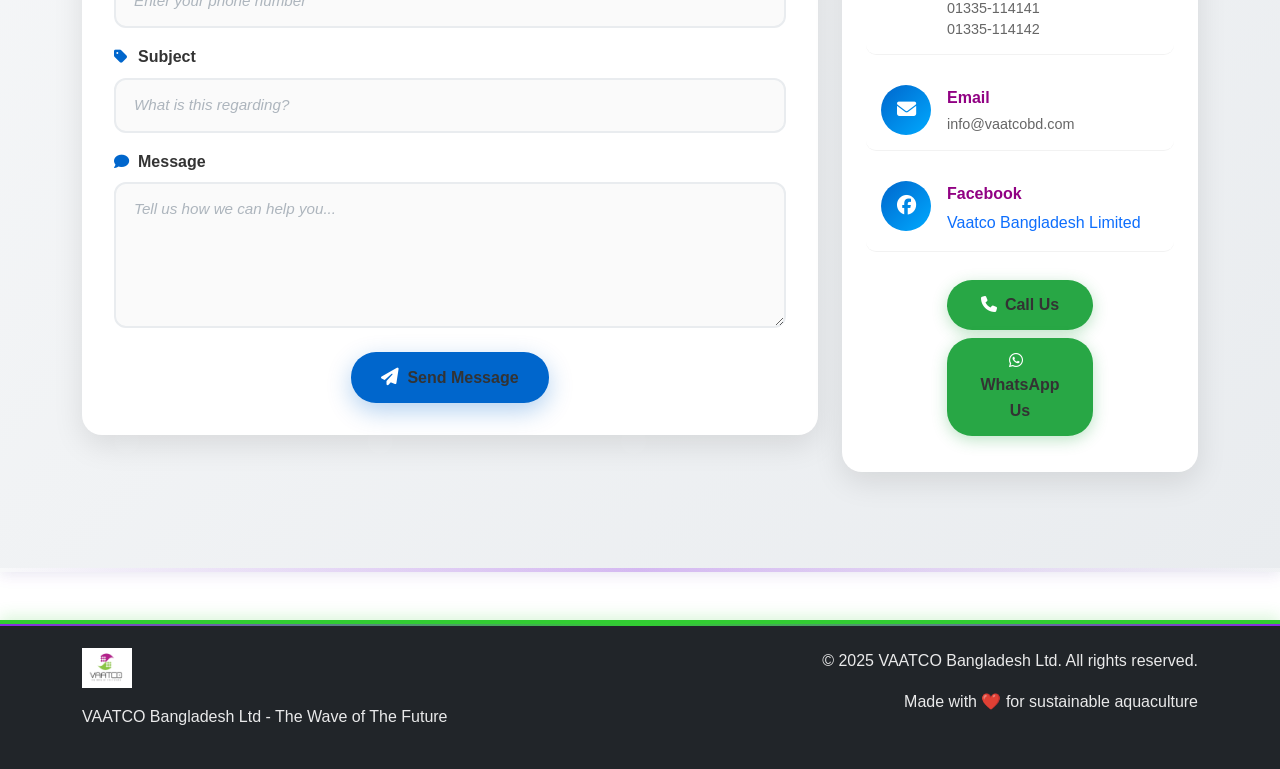
==== commit 3fd06d7a: "change the dealers number" ====
--- a/index.html
+++ b/index.html
@@ -1012,7 +1012,7 @@
                 <div class="dealer-preview-card">
                   <div class="dealer-preview-header">
                     <i class="fas fa-map-marker-alt mb-2"></i>
-                    <h5>21+ Dealers</h5>
+                    <h5>500+ Dealers</h5>
                   </div>
                   <p class="text-muted">Across Bangladesh</p>
                 </div>
@@ -1252,7 +1252,9 @@
                   </div>
                   <div class="contact-details">
                     <strong data-i18n="contact.info.callLabel">Call Now</strong>
-                    <p>01335-114130</p>
+                    <p>01335-114140</p>
+                    <p>01335-114141</p>
+                    <p>01335-114142</p>
                   </div>
                 </div>
                 <div class="contact-item">
@@ -1282,12 +1284,12 @@
                   </div>
                 </div>
                 <div class="contact-buttons">
-                  <a href="tel:01335114130" class="btn btn-success contact-btn"
+                  <a href="tel:01335-114140" class="btn btn-success contact-btn"
                     ><i class="fas fa-phone me-2"></i
                     ><span data-i18n="contact.info.callBtn">Call Us</span>
                   </a>
                   <a
-                    href="https://wa.me/8801335114130"
+                    href="https://wa.me/8801335114140"
                     class="btn btn-success contact-btn"
                     ><i class="fab fa-whatsapp me-2"></i
                     ><span data-i18n="contact.info.whatsappBtn"
